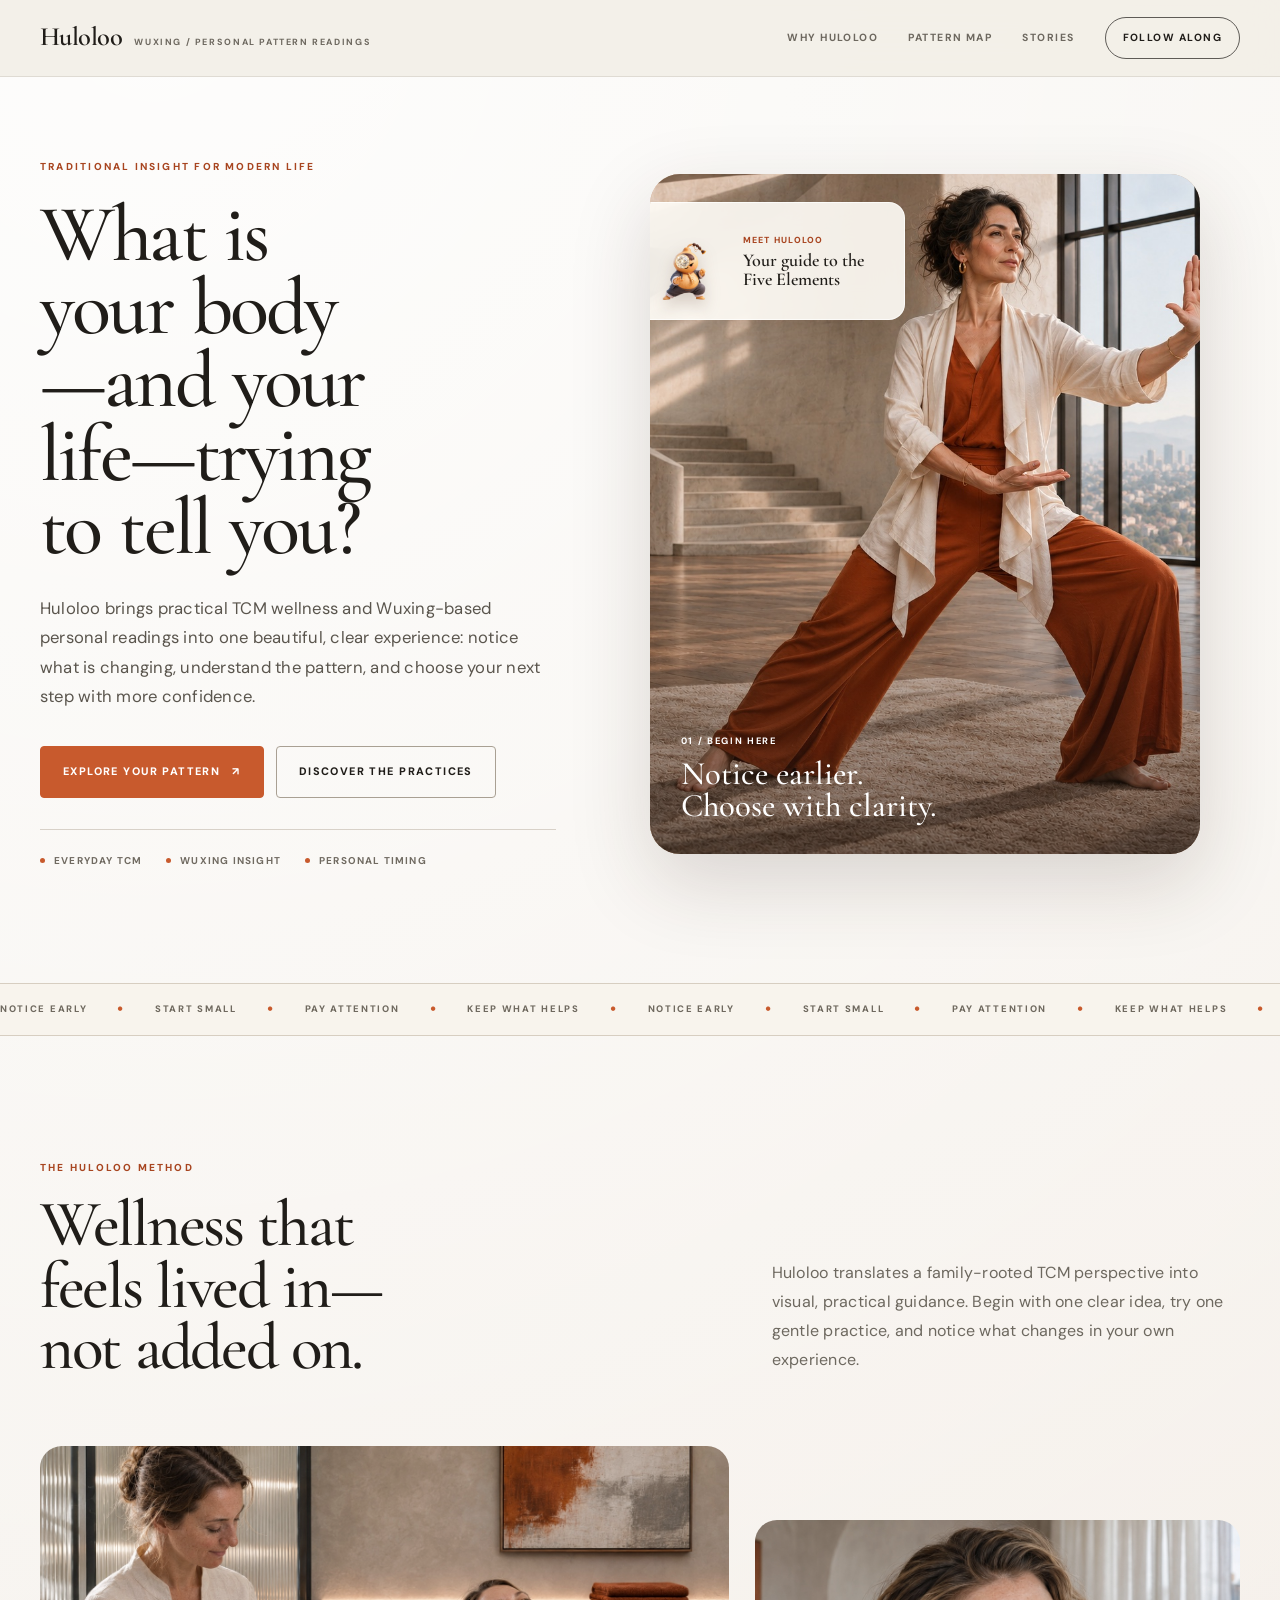
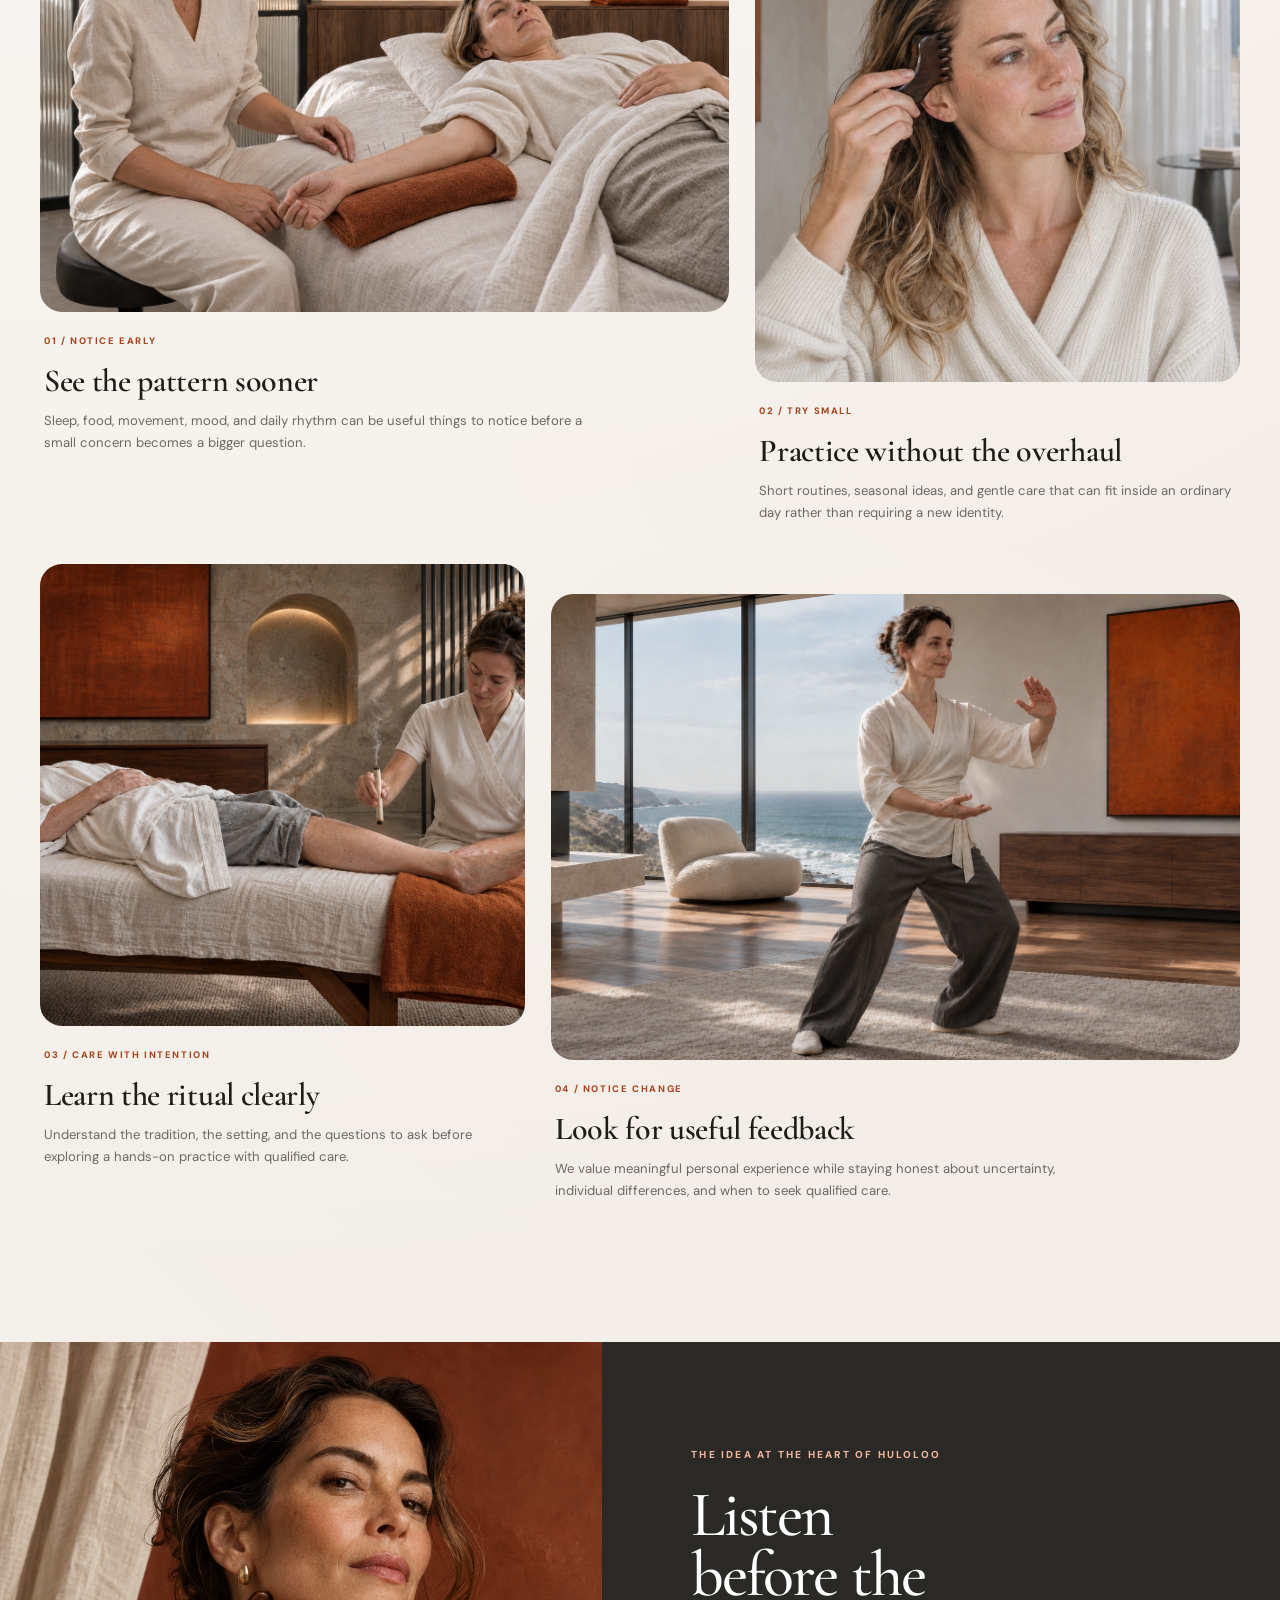
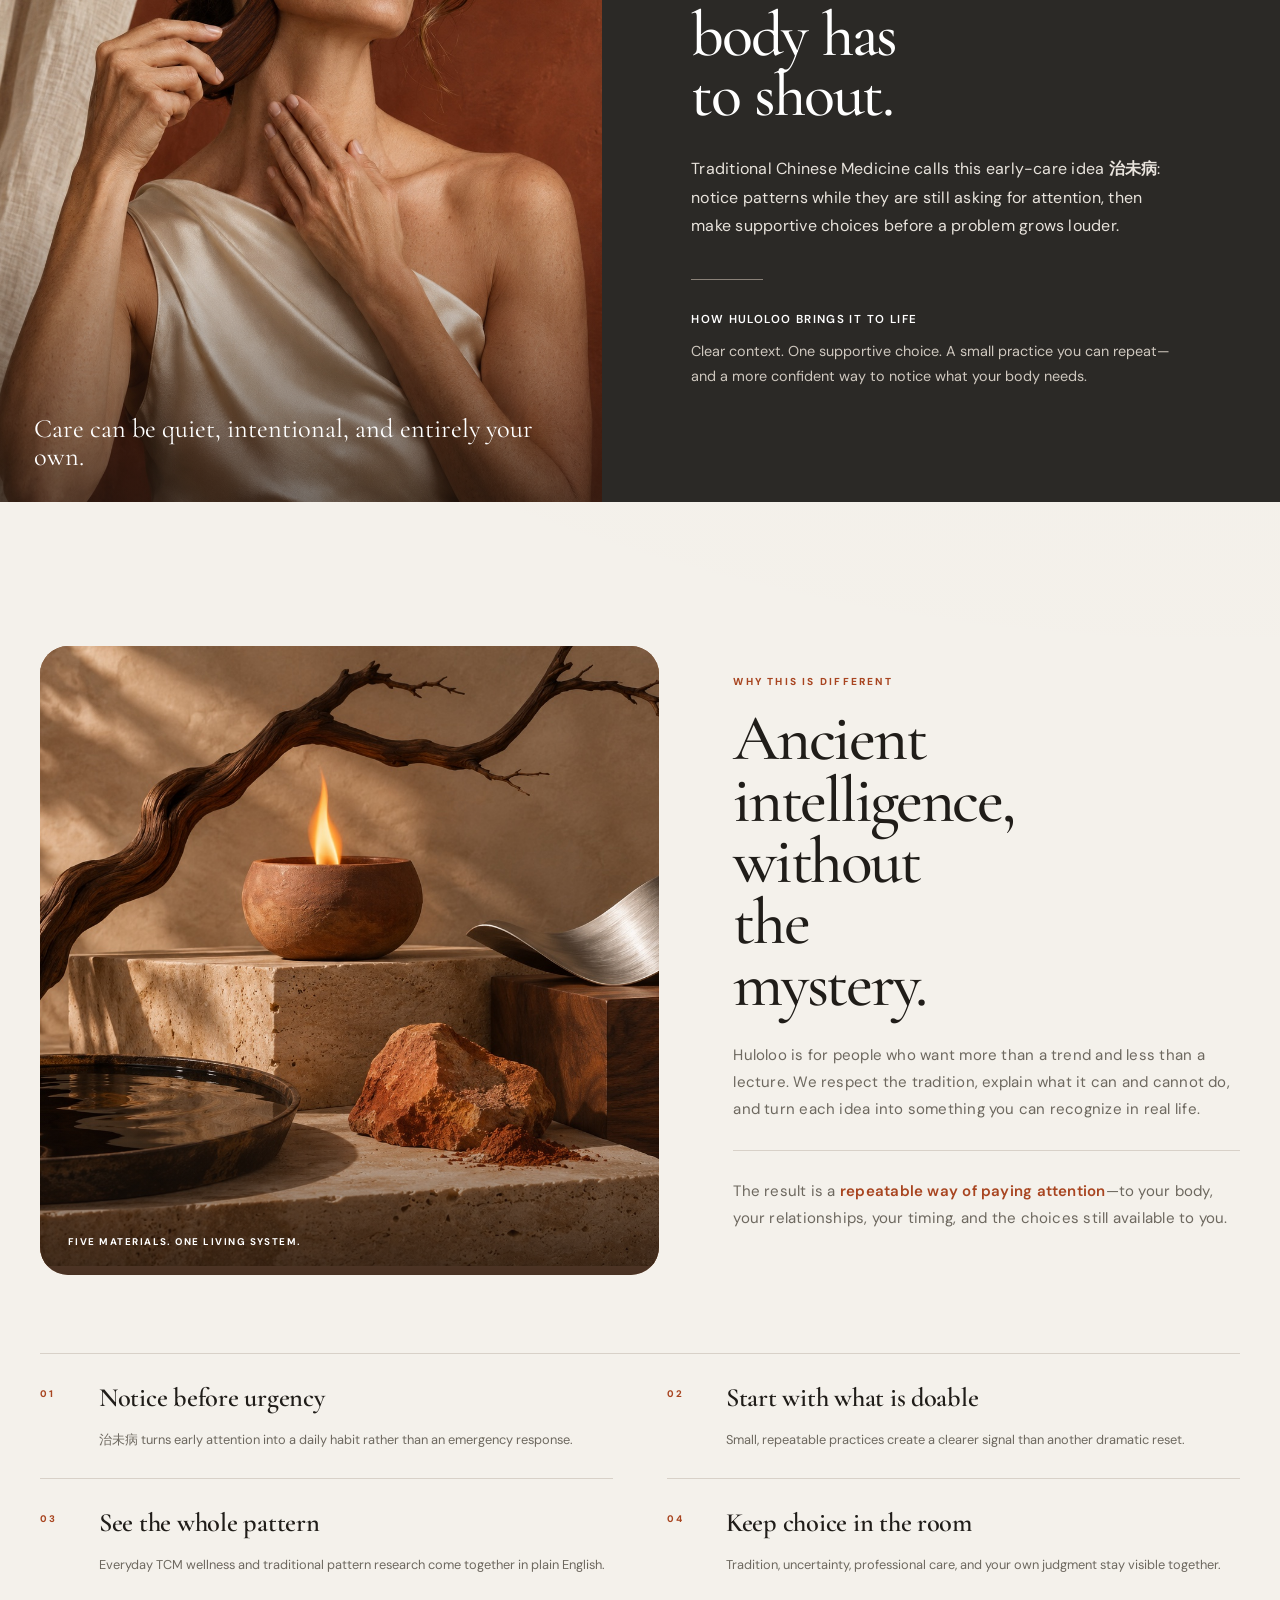
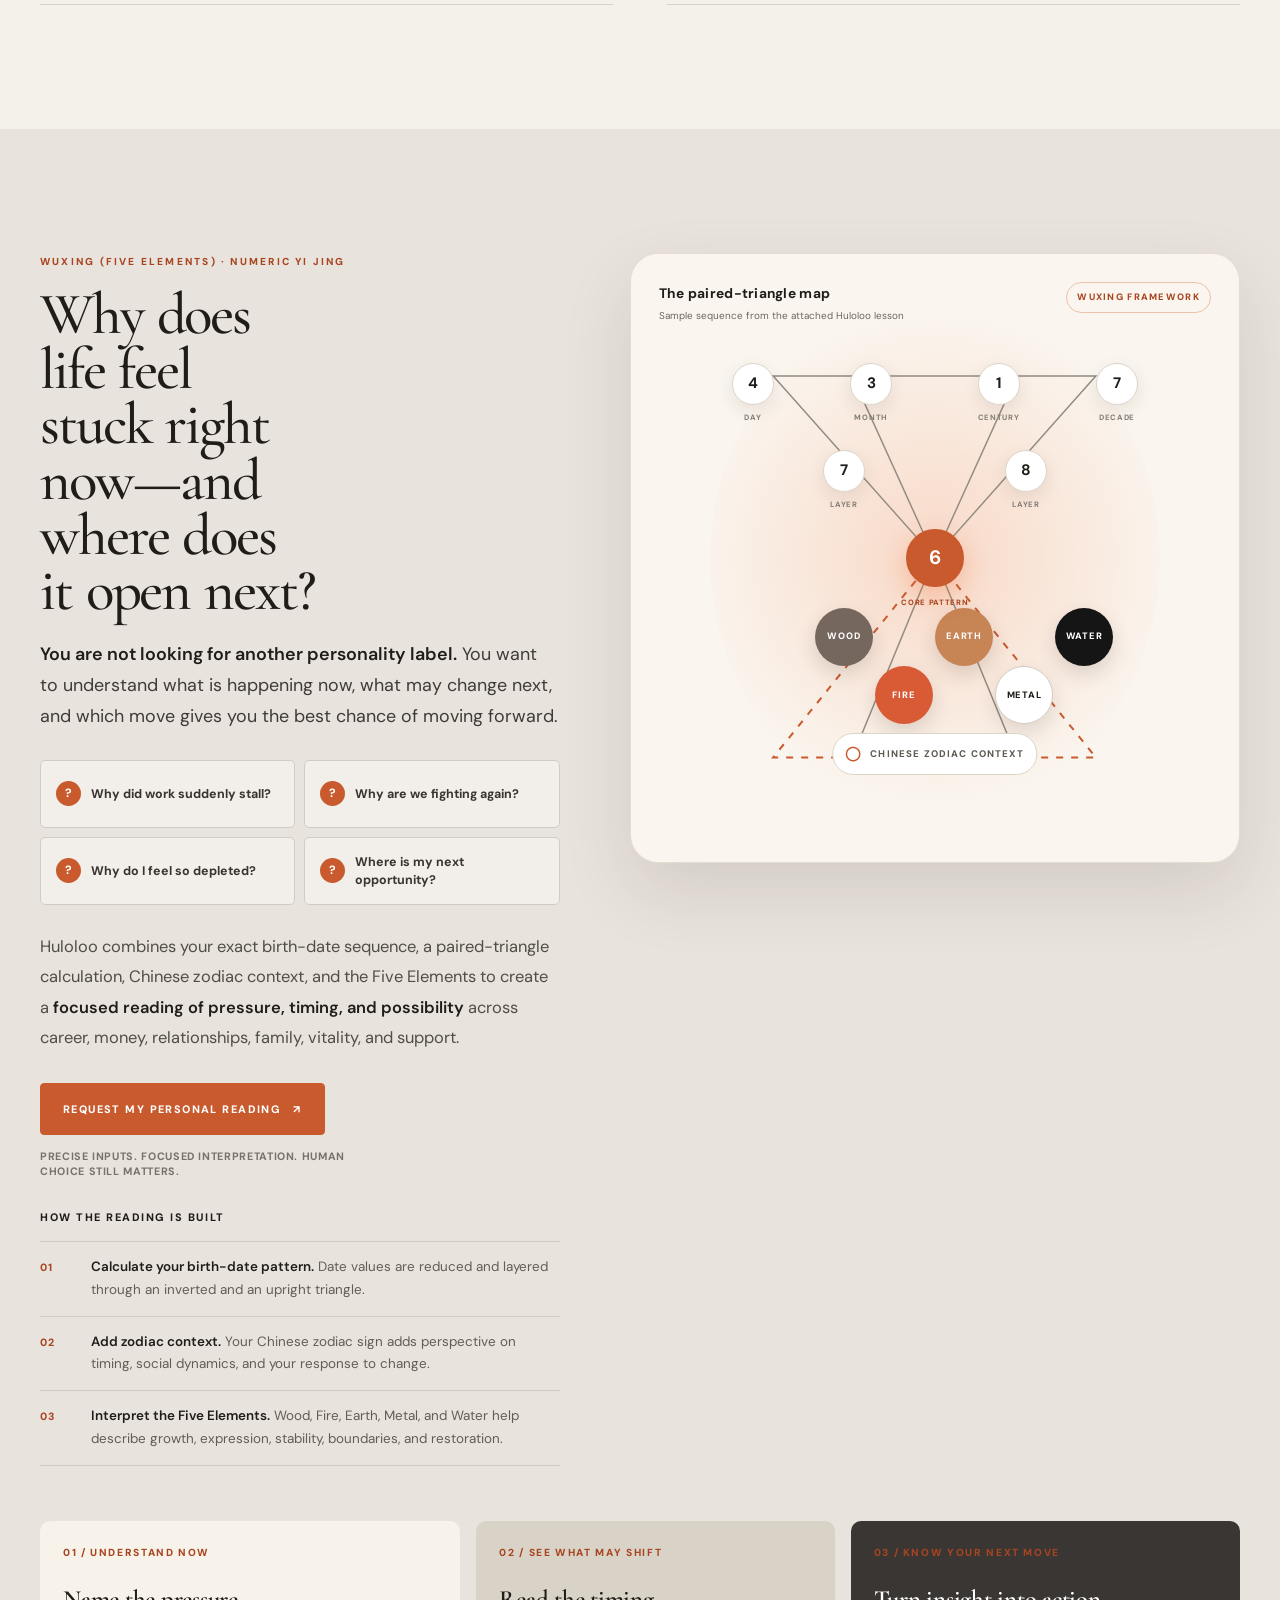
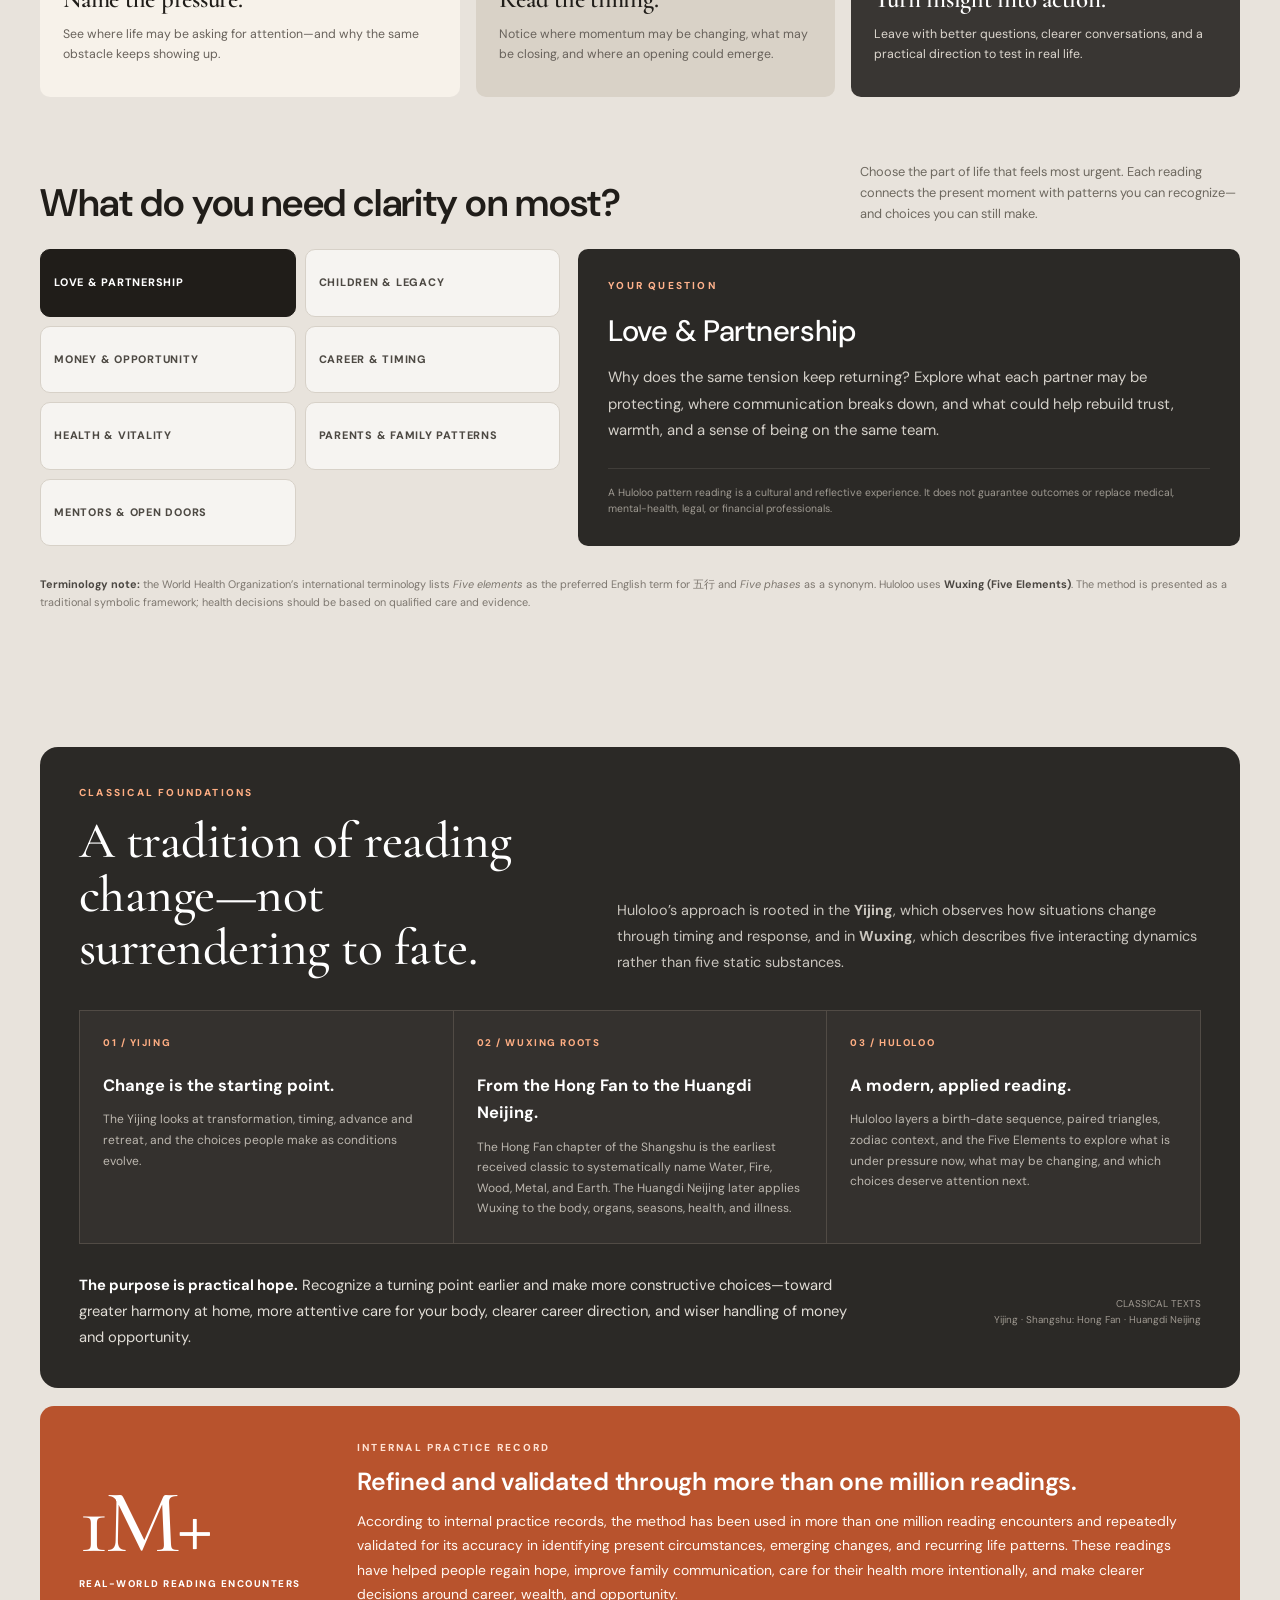
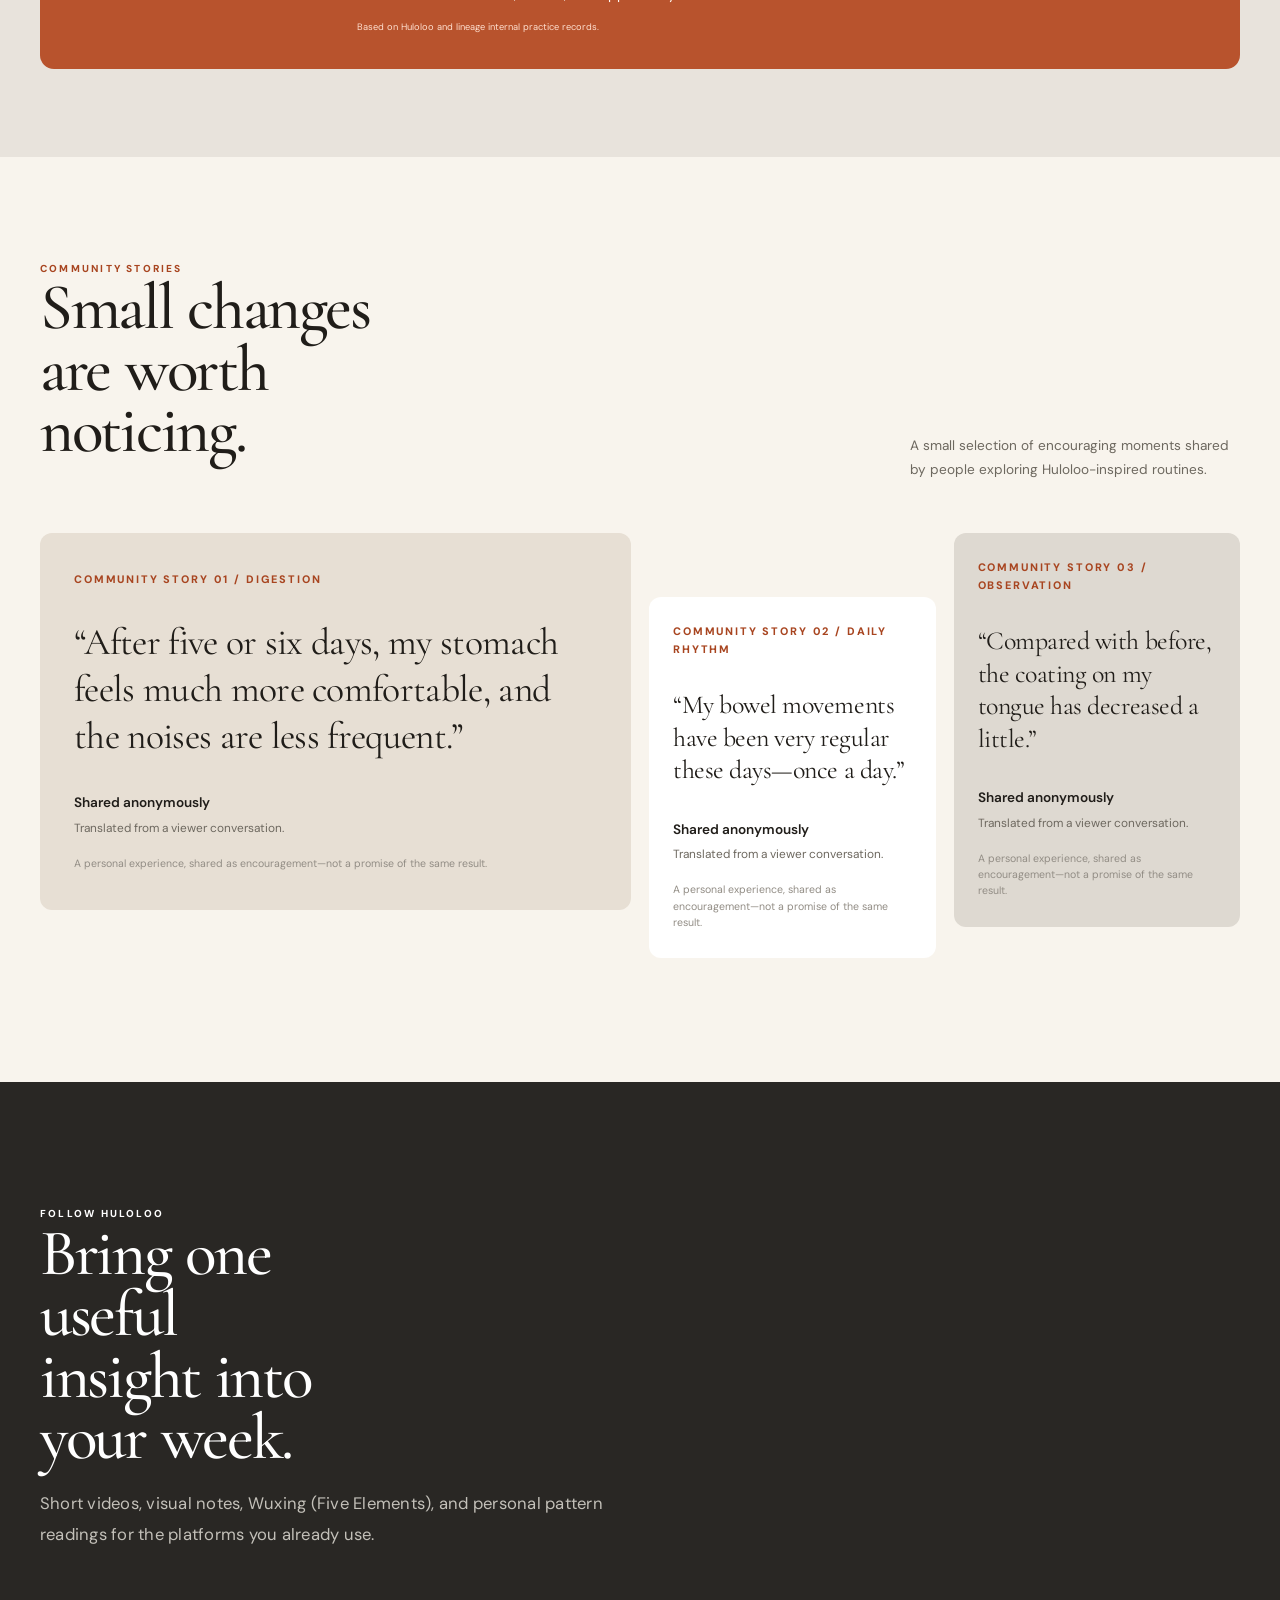
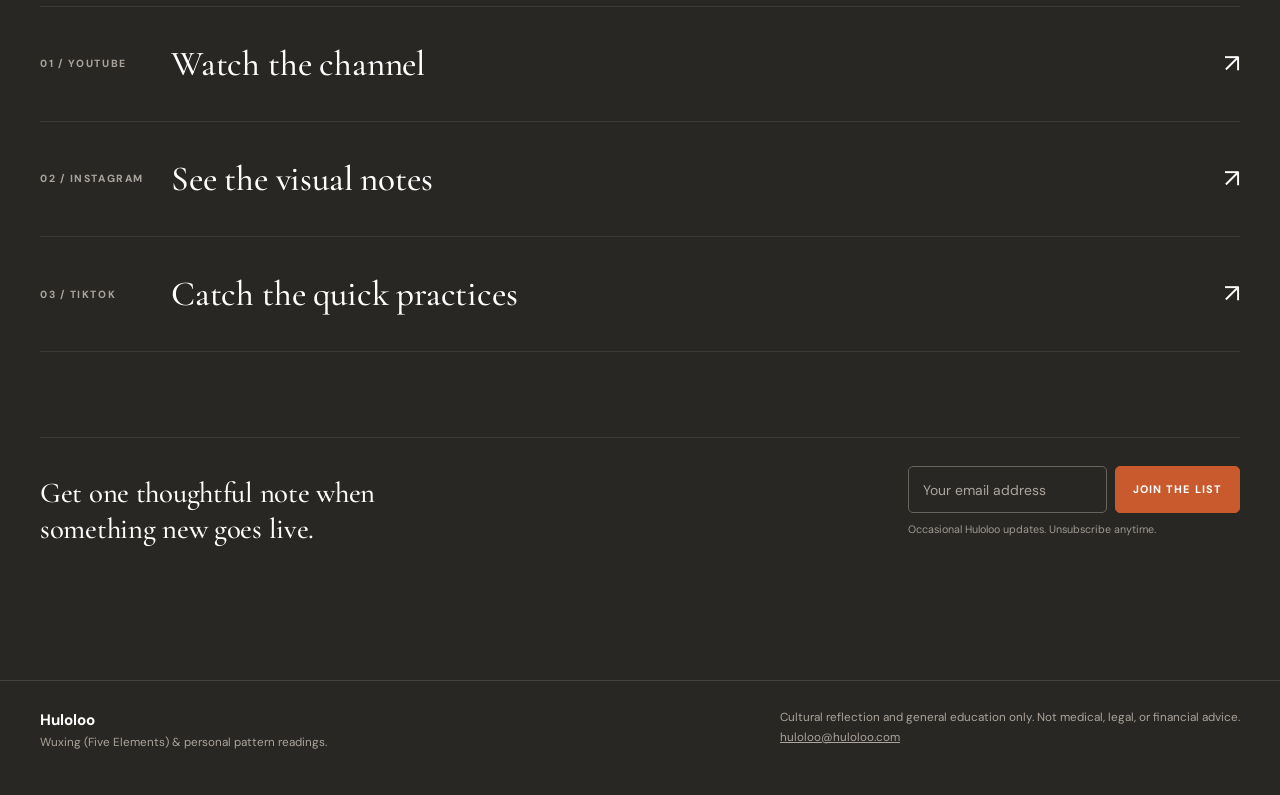
==== index.html @ dc56a38a "Remove final green accent from hero guide" ====
<!doctype html>
<html lang="en">
<head>
  <meta charset="utf-8">
  <meta name="viewport" content="width=device-width, initial-scale=1">
  <meta name="description" content="Huloloo combines Wuxing (Five Elements), Chinese zodiac context, and Numeric Yi Jing pattern readings to explore timing, relationships, career, money, vitality, and opportunity.">
  <meta name="robots" content="index,follow,max-image-preview:large">
  <link rel="canonical" href="https://en.huloloo.com/">
  <link rel="icon" type="image/png" href="assets/splash/pose-final.png">
  <link rel="preconnect" href="https://fonts.googleapis.com">
  <link rel="preconnect" href="https://fonts.gstatic.com" crossorigin>
  <link href="https://fonts.googleapis.com/css2?family=Cormorant+Garamond:ital,wght@0,500;0,600;1,500&amp;family=DM+Sans:wght@400;500;600;700&amp;display=swap" rel="stylesheet">
  <meta property="og:type" content="website">
  <meta property="og:site_name" content="Huloloo TCM">
  <meta property="og:url" content="https://en.huloloo.com/">
  <meta property="og:title" content="Huloloo | Wuxing &amp; Personal Pattern Readings">
  <meta property="og:description" content="Understand what is under pressure now, what may be shifting next, and where your best opportunities may be opening.">
  <meta property="og:image" content="https://en.huloloo.com/assets/splash/pose-final.png">
  <meta name="twitter:card" content="summary_large_image">
  <meta name="twitter:title" content="Huloloo | Wuxing &amp; Personal Pattern Readings">
  <meta name="twitter:description" content="Understand what is under pressure now, what may be shifting next, and where your best opportunities may be opening.">
  <meta name="twitter:image" content="https://en.huloloo.com/assets/splash/pose-final.png">
  <title>Huloloo | Wuxing &amp; Personal Pattern Readings</title>
  <style>
    :root{--orange:#f2692d;--orange-dark:#c65019;--orange-pale:#fff0e7;--paper:#f6f5f1;--ink:#1b1917;--muted:#6f6c66;--line:#ddd9d1;--white:#fff;--sans:"Helvetica Neue","Avenir Next",Arial,sans-serif}
    *{box-sizing:border-box}html{scroll-behavior:smooth}body{margin:0;background:var(--paper);color:var(--ink);font-family:var(--sans);font-size:16px;line-height:1.7;-webkit-font-smoothing:antialiased}a{color:inherit}.progress{position:fixed;z-index:100;top:0;left:0;width:0;height:3px;background:var(--orange);transition:width .08s linear}.wrap{width:min(1180px,calc(100% - 64px));margin:0 auto}
    header{position:sticky;top:0;z-index:50;background:rgba(246,245,241,.9);backdrop-filter:blur(18px);border-bottom:1px solid rgba(221,217,209,.82)}nav{height:82px;display:flex;align-items:center;justify-content:space-between}.brand{display:flex;align-items:baseline;gap:12px;text-decoration:none}.brand strong{font-size:1.28rem;font-weight:700;letter-spacing:.02em}.brand span{color:var(--muted);font-size:.6rem;font-weight:700;letter-spacing:.18em}.nav-links{display:flex;align-items:center;gap:26px}.nav-links a{text-decoration:none;color:var(--muted);font-size:.72rem;font-weight:700;letter-spacing:.1em;text-transform:uppercase}.nav-links a:hover{color:var(--orange-dark)}.nav-links .nav-button{padding:10px 15px;border:1px solid var(--ink);border-radius:999px;color:var(--ink)}
    h1,h2,h3,p{margin-top:0}h1{max-width:700px;margin:20px 0 26px;font-size:clamp(3.6rem,7.2vw,7.4rem);font-weight:600;line-height:1.01;letter-spacing:-.018em;word-spacing:.035em}h2{margin-bottom:20px;font-size:clamp(2.75rem,5.3vw,5.55rem);font-weight:600;line-height:1.04;letter-spacing:-.018em;word-spacing:.03em}h3{margin-bottom:9px;font-size:1.22rem;line-height:1.25;letter-spacing:.005em}.eyebrow{color:var(--orange-dark);font-size:.68rem;font-weight:800;letter-spacing:.2em;text-transform:uppercase}.lead{max-width:615px;color:#57534d;font-size:1.1rem;letter-spacing:.015em;line-height:1.85}.button{display:inline-flex;align-items:center;justify-content:center;gap:12px;min-height:48px;padding:13px 19px;border-radius:999px;border:1px solid var(--ink);background:var(--ink);color:#fff;font-size:.74rem;font-weight:800;letter-spacing:.09em;text-decoration:none;text-transform:uppercase;transition:transform .25s ease,background .25s ease}.button:hover{background:var(--orange);border-color:var(--orange);transform:translateY(-3px)}.button.secondary{background:transparent;color:var(--ink);border-color:var(--line)}.button.secondary:hover{background:#fff;border-color:var(--ink)}
    .hero{display:grid;grid-template-columns:minmax(0,.88fr) minmax(430px,1.12fr);gap:74px;align-items:center;padding:83px 0 104px;min-height:calc(100vh - 82px)}.hero-copy{padding-bottom:8px}.hero-actions{display:flex;flex-wrap:wrap;gap:12px;margin:35px 0 21px}.hero-note{color:var(--muted);font-size:.76rem;letter-spacing:.02em}.hero-visual{position:relative;min-height:560px;overflow:hidden;border-radius:24px;background:var(--white);box-shadow:0 24px 70px rgba(39,28,20,.1)}.hero-visual img{display:block;width:100%;height:100%;min-height:560px;object-fit:cover;object-position:62% center;transform:scale(1.02) translateY(var(--photo-y,0));transition:transform .2s ease-out}.hero-visual:after{content:"";position:absolute;inset:auto 0 0;height:36%;background:linear-gradient(transparent,rgba(24,17,12,.34));pointer-events:none}.hero-caption{position:absolute;z-index:2;left:24px;right:24px;bottom:23px;color:#fff}.hero-caption strong{display:block;margin-bottom:4px;font-size:1.45rem;font-weight:600;letter-spacing:-.02em}.mascot-hero{display:grid;place-items:center;background:var(--orange-pale);isolation:isolate}.mascot-hero:after{height:auto;inset:0;background:none}.hero-halo{position:absolute;z-index:0;width:390px;height:390px;border-radius:50%;background:radial-gradient(circle,rgba(242,105,45,.34),rgba(242,105,45,.06) 66%,transparent 72%);animation:mascotHalo 6s ease-in-out infinite}.hero-halo:after{content:"";position:absolute;inset:-28px;border:1px solid rgba(242,105,45,.35);border-radius:50%;animation:mascotSpin 18s linear infinite}.hero-mascot{position:relative;z-index:1;width:min(62%,380px);height:82%;min-height:0!important;object-fit:contain!important;filter:drop-shadow(0 25px 19px rgba(72,38,19,.17));animation:mascotFloat 5s ease-in-out infinite}.hero-mascot-label{position:absolute;z-index:3;left:24px;top:24px;color:var(--orange-dark);font-size:.65rem;font-weight:800;letter-spacing:.16em;text-transform:uppercase}
    .marquee{overflow:hidden;border-top:1px solid var(--line);border-bottom:1px solid var(--line);background:#fff}.marquee-track{display:inline-flex;gap:30px;align-items:center;padding:14px 0;color:var(--muted);font-size:.66rem;font-weight:800;letter-spacing:.18em;text-transform:uppercase;white-space:nowrap;animation:marquee 28s linear infinite}.marquee-track b{color:var(--orange);font-size:1rem}
    section{padding:138px 0}.section-intro{max-width:730px;margin-bottom:56px}.section-intro p{max-width:600px;color:var(--muted);font-size:1.04rem;letter-spacing:.015em;line-height:1.85}.pillars{display:grid;grid-template-columns:repeat(2,1fr);gap:18px}.pillar{position:relative;overflow:hidden;min-height:405px;border-radius:19px;background:#fff;border:1px solid var(--line);transition:transform .35s ease,box-shadow .35s ease}.pillar:hover{transform:translateY(-7px);box-shadow:0 18px 45px rgba(39,28,20,.12)}.pillar figure{height:250px;margin:0;overflow:hidden}.pillar img{width:100%;height:100%;object-fit:cover;object-position:center 28%;transition:transform .6s cubic-bezier(.22,.61,.36,1)}.pillar:hover img{transform:scale(1.06)}.pillar-body{padding:22px 22px 25px}.pillar-index{display:block;margin-bottom:13px;color:var(--orange-dark);font-size:.65rem;font-weight:800;letter-spacing:.17em}.pillar p{margin:0;color:var(--muted);font-size:.86rem;line-height:1.75}
    .mascot-ritual{display:grid;grid-template-columns:.6fr 1.4fr;gap:55px;align-items:center;margin-top:65px;padding:30px 35px;border:1px solid var(--line);border-radius:23px;background:var(--orange-pale)}.mascot-orbit{position:relative;min-height:225px;display:grid;place-items:center;overflow:hidden;border-radius:17px;background:#fff}.mascot-orbit:before{content:"";position:absolute;width:190px;height:190px;border-radius:50%;background:radial-gradient(circle,rgba(242,105,45,.35),rgba(242,105,45,.05) 65%,transparent 72%);animation:mascotHalo 6s ease-in-out infinite}.mascot-orbit:after{content:"";position:absolute;width:220px;height:220px;border:1px solid rgba(242,105,45,.45);border-radius:50%;animation:mascotSpin 16s linear infinite}.mascot-orbit img{position:relative;z-index:2;width:180px;height:210px;object-fit:contain;filter:drop-shadow(0 18px 15px rgba(72,38,19,.18));animation:mascotFloat 5s ease-in-out infinite}.mascot-copy .eyebrow{margin-bottom:12px}.mascot-copy p{max-width:600px;color:#5a554e;font-size:1rem;line-height:1.8}.mascot-copy strong{color:var(--ink);font-weight:600}
    .prevention{background:var(--orange);color:#fff}.prevention .eyebrow{color:#ffe4d5}.prevention-grid{display:grid;grid-template-columns:1.05fr .95fr;gap:90px;align-items:start}.prevention .lead{color:#fff3eb}.prevention-callout{padding:22px 0 0 26px;border-left:1px solid rgba(255,255,255,.62);color:#fff4ed;font-size:1rem;line-height:1.9}.prevention-callout strong{display:block;margin-bottom:10px;color:#fff;font-size:1.1rem;font-weight:600}.prevention-callout small{display:block;margin-top:21px;color:#ffe2d3;font-size:.7rem;line-height:1.6}
    .difference{display:grid;grid-template-columns:.88fr 1.12fr;gap:94px;align-items:start}.difference .section-intro{margin-bottom:0}.difference-lead{padding-top:5px;color:#4f4b45;font-size:1.2rem;line-height:1.9;letter-spacing:.015em}.difference-lead strong{color:var(--orange-dark);font-weight:600}.advantage-list{margin-top:57px;border-top:1px solid var(--line)}.advantage{display:grid;grid-template-columns:70px 1fr 1fr;gap:24px;padding:27px 0;border-bottom:1px solid var(--line);transition:padding .35s ease}.advantage:hover{padding-left:13px}.advantage-num{color:var(--orange-dark);font-size:.69rem;font-weight:800;letter-spacing:.17em}.advantage h3{margin:0}.advantage p{margin:0;color:var(--muted);font-size:.86rem;line-height:1.78}
    .pattern-section{overflow:clip;background:#eeeae3}.pattern-grid{display:grid;grid-template-columns:.92fr 1.08fr;gap:70px;align-items:center}.pattern-copy{max-width:570px;color:#514d47;font-size:1.03rem;line-height:1.85}.pattern-copy h2{color:var(--ink)}.pattern-copy strong{color:var(--ink);font-weight:600}.pattern-method{display:grid;gap:0;margin:34px 0 0;border-top:1px solid #d1ccc3}.pattern-step{display:grid;grid-template-columns:38px 1fr;gap:13px;padding:17px 0;border-bottom:1px solid #d1ccc3}.pattern-step span{padding-top:2px;color:var(--orange-dark);font-size:.66rem;font-weight:800;letter-spacing:.14em}.pattern-step p{margin:0;color:#625d56;font-size:.84rem;line-height:1.7}.pattern-stage{position:relative;min-height:610px;padding:28px;border:1px solid rgba(198,80,25,.18);border-radius:28px;background:#fff8f2;box-shadow:0 24px 60px rgba(39,28,20,.1);isolation:isolate}.pattern-stage:before{content:"";position:absolute;inset:8% 13%;z-index:-1;border-radius:50%;background:radial-gradient(circle,rgba(242,105,45,.2),rgba(242,105,45,.04) 58%,transparent 72%);animation:mascotHalo 7s ease-in-out infinite}.pattern-stage-head{display:flex;align-items:flex-start;justify-content:space-between;gap:18px}.pattern-stage-head strong{display:block;font-size:.86rem;letter-spacing:.02em}.pattern-stage-head small{display:block;margin-top:4px;color:var(--muted);font-size:.62rem;line-height:1.45}.pattern-badge{padding:7px 10px;border:1px solid rgba(198,80,25,.3);border-radius:999px;color:var(--orange-dark);font-size:.58rem;font-weight:800;letter-spacing:.14em;text-transform:uppercase;white-space:nowrap}.pattern-map{position:relative;width:min(100%,455px);height:480px;margin:21px auto 0}.pattern-lines{position:absolute;inset:0;width:100%;height:100%;overflow:visible}.pattern-lines path{fill:none;stroke:#938c82;stroke-width:1.5;vector-effect:non-scaling-stroke}.pattern-lines .accent-line{stroke:var(--orange);stroke-width:2;stroke-dasharray:7 8;animation:patternDash 16s linear infinite}.pattern-node{position:absolute;z-index:2;display:grid;place-items:center;width:42px;height:42px;margin:-21px;border:1px solid #ddd4c8;border-radius:50%;background:#fff;color:var(--ink);font-size:.95rem;font-weight:700;box-shadow:0 6px 18px rgba(39,28,20,.09);transition:transform .25s ease,border-color .25s ease}.pattern-node:hover{transform:scale(1.12);border-color:var(--orange)}.pattern-node small{position:absolute;top:47px;color:#847e75;font-size:.48rem;font-weight:800;letter-spacing:.09em;text-transform:uppercase;white-space:nowrap}.pattern-node.n1{left:10%;top:9%}.pattern-node.n2{left:36%;top:9%}.pattern-node.n3{left:64%;top:9%}.pattern-node.n4{left:90%;top:9%}.pattern-node.n5{left:30%;top:29%}.pattern-node.n6{left:70%;top:29%}.pattern-node.core{left:50%;top:49%;width:58px;height:58px;margin:-29px;border:2px solid var(--orange);background:var(--orange);color:#fff;font-size:1.22rem;box-shadow:0 10px 26px rgba(242,105,45,.3)}.pattern-node.core small{top:65px;color:var(--orange-dark)}.phase-orbit{position:absolute;left:50%;top:74%;width:240px;height:120px;transform:translate(-50%,-50%)}.phase{position:absolute;display:grid;place-items:center;width:58px;height:58px;border-radius:50%;color:#fff;font-size:.58rem;font-weight:800;letter-spacing:.08em;text-transform:uppercase;box-shadow:0 8px 20px rgba(39,28,20,.14);animation:phaseFloat 5.5s ease-in-out infinite}.phase.wood{left:0;top:0;background:#75675d}.phase.fire{left:25%;top:49%;background:#d95b35;animation-delay:-1.1s}.phase.earth{left:50%;top:0;background:#c78455;animation-delay:-2.2s}.phase.metal{left:75%;top:49%;background:#f7f4ee;color:#383532;border:1px solid #b8b1a8;animation-delay:-3.3s}.phase.water{left:100%;top:0;background:#292724;animation-delay:-4.4s}.zodiac-context{position:absolute;left:50%;bottom:1.5%;transform:translateX(-50%);display:flex;align-items:center;gap:8px;padding:8px 12px;border-radius:999px;background:#fff;border:1px solid #ddd4c8;color:#5f5a53;font-size:.6rem;font-weight:800;letter-spacing:.12em;text-transform:uppercase;white-space:nowrap}.zodiac-context:before{content:"◯";color:var(--orange);font-size:.88rem}.pattern-lenses{margin-top:64px}.lens-intro{display:flex;justify-content:space-between;gap:36px;align-items:end;margin-bottom:25px}.lens-intro h3{max-width:640px;margin:0;font-size:clamp(1.7rem,3vw,2.8rem);font-weight:600;line-height:1.08}.lens-intro p{max-width:380px;margin:0;color:var(--muted);font-size:.8rem;line-height:1.65}.lens-layout{display:grid;grid-template-columns:.88fr 1.12fr;gap:18px}.lens-buttons{display:grid;grid-template-columns:1fr 1fr;gap:9px}.lens-button{min-height:52px;padding:11px 13px;border:1px solid #d7d1c8;border-radius:10px;background:rgba(255,255,255,.62);color:#4d4943;font:inherit;font-size:.68rem;font-weight:800;letter-spacing:.07em;text-align:left;text-transform:uppercase;cursor:pointer;transition:background .25s ease,border-color .25s ease,transform .25s ease}.lens-button:hover,.lens-button:focus-visible{border-color:var(--orange);transform:translateY(-2px);outline:none}.lens-button[aria-selected="true"]{border-color:var(--ink);background:var(--ink);color:#fff}.lens-detail{min-height:235px;padding:29px 30px;border-radius:17px;background:var(--ink);color:#fff}.lens-detail .eyebrow{margin-bottom:18px;color:#ffb28c}.lens-detail h3{margin-bottom:14px;font-size:1.85rem;font-weight:500}.lens-detail p{max-width:610px;margin:0;color:#d5d1ca;font-size:.93rem;line-height:1.8}.lens-boundary{display:block;margin-top:24px;padding-top:16px;border-top:1px solid #403d39;color:#9f9a92;font-size:.65rem;line-height:1.55}.pattern-source-note{margin-top:30px;color:#7d776f;font-size:.68rem;line-height:1.65}.pattern-source-note strong{color:#4b4742}.pattern-source-note a{color:var(--orange-dark)}
    .pattern-grid{align-items:start}.pattern-copy h2{margin-top:15px;font-size:clamp(2.75rem,5vw,5rem)}.pattern-hook{margin-bottom:22px;color:#3f3b36;font-size:1.12rem;line-height:1.75}.pattern-questions{display:grid;grid-template-columns:1fr 1fr;gap:9px;margin:27px 0}.pattern-question{display:flex;align-items:center;min-height:68px;padding:13px 15px;border:1px solid #d1ccc3;border-radius:12px;background:rgba(255,255,255,.54);color:#38342f;font-size:.78rem;font-weight:700;line-height:1.45}.pattern-question:before{content:"?";flex:0 0 auto;display:grid;place-items:center;width:25px;height:25px;margin-right:10px;border-radius:50%;background:var(--orange);color:#fff;font-size:.75rem}.pattern-actions{display:flex;flex-wrap:wrap;align-items:center;gap:14px;margin:29px 0 5px}.pattern-proof{max-width:48ch;color:#777168;font-size:.67rem;font-weight:700;line-height:1.45;letter-spacing:.06em;text-transform:uppercase}.pattern-stage{position:sticky;top:92px;height:min(610px,calc(100vh - 226px));min-height:410px;align-self:start}.pattern-stage .pattern-map{height:clamp(300px,calc(100% - 115px),480px)}.pattern-method-title{margin:27px 0 0;color:var(--ink);font-size:.68rem;font-weight:800;letter-spacing:.14em;text-transform:uppercase}.pattern-method{margin-top:14px}.pattern-step{padding:14px 0}.classical-foundation{margin:62px 0 0;padding:38px 39px;border-radius:24px;background:var(--ink);color:#fff}.foundation-head{display:grid;grid-template-columns:.9fr 1.1fr;gap:60px;align-items:end}.foundation-head .eyebrow{margin-bottom:13px;color:#ffae83}.foundation-head h3{margin:0;font-size:clamp(2rem,4vw,3.8rem);font-weight:500;line-height:1.05}.foundation-head>p{margin:0;color:#c9c5be;font-size:.9rem;line-height:1.8}.foundation-grid{display:grid;grid-template-columns:repeat(3,1fr);gap:1px;margin-top:34px;background:#45413d;border:1px solid #45413d}.foundation-card{min-height:210px;padding:24px 23px;background:#24211e}.foundation-card span{display:block;margin-bottom:21px;color:#ffae83;font-size:.61rem;font-weight:800;letter-spacing:.16em}.foundation-card h4{margin:0 0 10px;font-size:1.03rem}.foundation-card p{margin:0;color:#bdb8b0;font-size:.75rem;line-height:1.72}.foundation-card a{color:#fff;text-underline-offset:3px}.foundation-outcome{display:grid;grid-template-columns:1fr auto;gap:34px;align-items:center;padding-top:29px}.foundation-outcome p{max-width:770px;margin:0;color:#e1ddd6;font-size:.92rem;line-height:1.75}.foundation-outcome strong{color:#fff}.foundation-sources{color:#9f9991;font-size:.62rem;line-height:1.6;text-align:right}.foundation-sources a{color:#ffae83;text-underline-offset:3px}.reading-promise{display:grid;grid-template-columns:repeat(3,1fr);gap:12px;margin:55px 0 64px}.promise-card{min-height:176px;padding:24px 23px;border:1px solid #d7d1c8;border-radius:17px;background:rgba(255,255,255,.6)}.promise-card span{display:block;margin-bottom:22px;color:var(--orange-dark);font-size:.64rem;font-weight:800;letter-spacing:.16em}.promise-card h3{font-size:1.18rem}.promise-card p{margin:0;color:#68625b;font-size:.77rem;line-height:1.65}
    .phase.metal{border:1px solid #d3cec6;background:#fff;color:var(--ink);box-shadow:0 8px 20px rgba(39,28,20,.12)}.phase.water{background:#151515;color:#fff}.foundation-section{padding:0 0 18px;background:#eeeae3}.foundation-section .classical-foundation{margin:0}.practice-proof-section{padding:0 0 138px;background:#eeeae3}.practice-proof{display:grid;grid-template-columns:230px 1fr;gap:48px;align-items:center;padding:34px 39px;border-radius:22px;background:var(--orange);color:#fff}.proof-stat strong{display:block;font-size:clamp(4rem,7vw,6.6rem);font-weight:600;line-height:.9;letter-spacing:-.04em}.proof-stat span{display:block;margin-top:12px;font-size:.61rem;font-weight:800;letter-spacing:.15em;text-transform:uppercase}.proof-copy .eyebrow{margin-bottom:9px;color:#ffe2d3}.proof-copy h3{margin-bottom:12px;font-size:1.55rem;font-weight:600}.proof-copy p{margin:0;color:#fff8f3;font-size:.87rem;line-height:1.75}.proof-copy small{display:block;margin-top:14px;color:#ffe0d0;font-size:.58rem;line-height:1.55}
    .case-section{background:#fff}.case-head{display:flex;justify-content:space-between;gap:30px;align-items:end;margin-bottom:52px}.case-head p{max-width:330px;margin:0;color:var(--muted);font-size:.85rem;line-height:1.75}.case-grid{display:grid;grid-template-columns:repeat(3,1fr);gap:18px}.case-card{padding:26px 24px 27px;border:1px solid var(--line);border-radius:17px;background:var(--paper);transition:transform .3s ease,box-shadow .3s ease}.case-card:hover{transform:translateY(-5px);box-shadow:0 14px 34px rgba(39,28,20,.1)}.case-num{color:var(--orange-dark);font-size:.68rem;font-weight:800;letter-spacing:.17em}.case-quote{margin:30px 0 32px;font-family:Georgia,serif;font-size:1.52rem;line-height:1.25;letter-spacing:-.018em}.case-source{color:var(--muted);font-size:.74rem;line-height:1.6}.case-source strong{display:block;margin-bottom:5px;color:var(--ink);font-size:.85rem;font-weight:600}.case-note{margin-top:18px;color:#928d85;font-size:.66rem;line-height:1.55}
    .story-strip{display:grid;grid-template-columns:1.1fr .9fr;gap:70px;align-items:center}.story-photo{position:relative;overflow:hidden;height:420px;border-radius:21px}.story-photo img{width:100%;height:100%;object-fit:cover;object-position:center}.story-photo:after{content:"";position:absolute;inset:0;background:linear-gradient(135deg,transparent 50%,rgba(242,105,45,.22))}.story-copy{max-width:570px}.story-copy p{color:#55514a;font-size:1.08rem;line-height:1.85}.story-copy strong{font-weight:600;color:var(--ink)}
    .social{background:var(--ink);color:#fff}.social .eyebrow{color:var(--orange-bright)}.social .section-intro p{color:#c3c0b9}.channels{border-top:1px solid #3c3935}.channel{display:grid;grid-template-columns:105px 1fr auto;gap:26px;align-items:center;padding:28px 0;border-bottom:1px solid #3c3935;text-decoration:none;transition:padding .35s ease,color .35s ease}.channel:hover{padding-left:13px;color:var(--orange-bright)}.channel small{color:#a7a29b;font-size:.65rem;font-weight:800;letter-spacing:.15em;text-transform:uppercase}.channel strong{font-size:2rem;font-weight:500;letter-spacing:-.005em}.channel span{font-size:1.6rem}.email{display:flex;align-items:center;justify-content:space-between;gap:35px;margin-top:85px;padding-top:28px;border-top:1px solid #3c3935}.email h3{margin:0;max-width:400px;font-size:1.5rem;font-weight:500}.email form{display:flex;gap:8px;min-width:min(480px,100%)}input{width:100%;height:47px;padding:0 14px;border:1px solid #68635c;border-radius:5px;background:transparent;color:#fff;font:inherit;font-size:.87rem}input::placeholder{color:#aaa59d}input:focus{outline:2px solid rgba(255,157,107,.35);border-color:var(--orange-bright)}.submit{height:47px;padding:0 17px;border:1px solid var(--orange);border-radius:5px;background:var(--orange);color:#fff;font:inherit;font-size:.68rem;font-weight:800;letter-spacing:.1em;text-transform:uppercase;white-space:nowrap;cursor:pointer}.submit:hover{background:var(--orange-dark);border-color:var(--orange-dark)}.consent{margin:8px 0 0;color:#9d9991;font-size:.67rem;line-height:1.5}.status{display:block;min-height:19px;color:var(--orange-bright)}
    footer{padding:27px 0 42px;border-top:1px solid var(--line);color:var(--muted);font-size:.73rem}.footer-row{display:flex;justify-content:space-between;gap:25px}.footer-row strong{color:var(--ink);font-size:.95rem}
    .reveal{opacity:0;transform:translateY(25px);transition:opacity .85s ease,transform .85s cubic-bezier(.22,.61,.36,1)}.reveal.visible{opacity:1;transform:none}@keyframes marquee{from{transform:translateX(0)}to{transform:translateX(-50%)}}@keyframes mascotHalo{0%,100%{opacity:.55;transform:scale(.9)}50%{opacity:1;transform:scale(1.08)}}@keyframes mascotSpin{to{transform:rotate(360deg)}}@keyframes mascotFloat{0%,100%{transform:translateY(0)}50%{transform:translateY(-9px)}}@keyframes patternDash{to{stroke-dashoffset:-120}}@keyframes phaseFloat{0%,100%{transform:translate(-50%,0)}50%{transform:translate(-50%,-7px)}}
    @media(max-width:940px){.wrap{width:calc(100% - 46px)}.hero{grid-template-columns:1fr;gap:48px;padding:70px 0 90px}.hero-visual{min-height:470px}.hero-visual img{min-height:470px}.hero-mascot{min-height:0!important}.pillars,.difference,.prevention-grid,.pattern-grid,.story-strip,.mascot-ritual,.lens-layout{grid-template-columns:1fr;gap:45px}.difference .section-intro{margin-bottom:0}.pattern-copy{max-width:720px}.pattern-stage{position:relative;top:auto;height:auto;min-height:610px;max-width:650px;width:100%;margin:0 auto}.pattern-stage .pattern-map{height:480px}.foundation-head{grid-template-columns:1fr;gap:18px}.foundation-grid{grid-template-columns:1fr}.foundation-card{min-height:0}.foundation-outcome{grid-template-columns:1fr}.foundation-sources{text-align:left}.lens-intro{display:block}.lens-intro p{margin-top:17px}.case-head{display:block}.case-head p{margin-top:20px}.case-grid{grid-template-columns:1fr}.email{display:block}.email form{margin-top:24px}.signal-inner{grid-template-columns:1fr}.channel{grid-template-columns:85px 1fr auto}}
    @media(min-width:941px) and (max-height:780px){.pattern-stage .pattern-node.core small{top:52px}.pattern-stage .phase-orbit{top:85%}.pattern-stage .phase.fire,.pattern-stage .phase.metal{top:22%}}
    @media(max-width:620px){.wrap{width:calc(100% - 32px)}nav{height:72px}.brand span{display:none}.nav-links a:not(.nav-button){display:none}.hero{padding-top:53px}.hero h1{font-size:clamp(3.25rem,16.5vw,5.35rem);letter-spacing:-.012em}.lead{font-size:1rem}.hero-visual{min-height:390px;border-radius:17px}.hero-visual img{min-height:390px}.mascot-hero{min-height:390px}.hero-mascot{width:70%;height:82%}.hero-halo{width:275px;height:275px}.hero-mascot-label{left:15px;top:15px;font-size:.57rem}.hero-caption{left:16px;right:16px;bottom:17px}.hero-caption strong{font-size:1.18rem}.marquee-track{font-size:.58rem;letter-spacing:.13em}.pillar figure{height:210px}section{padding:96px 0}.section-intro{margin-bottom:41px}.section-intro p{font-size:.97rem}.difference-lead{font-size:1.08rem}.advantage{grid-template-columns:46px 1fr;gap:15px}.advantage p{grid-column:2;font-size:.82rem}.advantage h3{font-size:1.08rem}.prevention-callout{padding:20px 0 0;border-left:0;border-top:1px solid rgba(255,255,255,.6)}.pattern-stage{min-height:520px;padding:19px 13px;border-radius:19px}.pattern-map{height:420px}.pattern-stage-head{padding:0 4px}.pattern-node{width:36px;height:36px;margin:-18px}.pattern-node small{top:41px;font-size:.43rem}.pattern-node.core{width:50px;height:50px;margin:-25px}.pattern-node.core small{top:57px}.phase-orbit{width:195px;height:105px}.phase{width:48px;height:48px;font-size:.48rem}.lens-buttons{grid-template-columns:1fr}.lens-detail{min-height:0;padding:24px 21px}.lens-detail h3{font-size:1.55rem}.case-card{padding:22px 19px}.case-quote{margin:25px 0;font-size:1.45rem}.story-photo{height:330px}.channel{grid-template-columns:66px 1fr auto;gap:13px;padding:23px 0}.channel strong{font-size:1.4rem}.channel span{font-size:1.3rem}.email h3{font-size:1.3rem}.email form{display:block;min-width:0}.submit{width:100%;margin-top:8px}.footer-row{display:block}.footer-row>div+div{margin-top:13px}}
    @media(prefers-reduced-motion:reduce){html{scroll-behavior:auto}.marquee-track,.mascot-orbit:before,.mascot-orbit:after,.mascot-orbit img,.pattern-stage:before,.pattern-lines .accent-line,.phase{animation:none}.reveal{opacity:1;transform:none;transition:none}.pillar img,.pillar,.channel,.pattern-node,.lens-button{transition:none}}
    /* Final mascot treatment: smaller character, clear feet, and one restrained halo animation. */
    .mascot-hero{display:grid;grid-template-rows:1fr auto;place-items:stretch;min-height:560px;padding:44px 22px 20px;overflow:hidden}
    .hero-mascot-stage{position:relative;display:grid;place-items:center;min-height:0;overflow:visible}
    .hero-halo{position:absolute;width:min(66%,360px);aspect-ratio:1;height:auto;border-radius:50%;background:radial-gradient(circle,rgba(255,255,255,.92) 0 26%,rgba(255,209,176,.48) 48%,rgba(242,105,45,.2) 64%,transparent 73%);filter:blur(1px);animation:mascotHalo 6s ease-in-out infinite}
    .hero-halo:after{content:"";position:absolute;inset:-18px;border:1px solid rgba(242,105,45,.3);border-radius:50%;animation:none}
    .hero-energy{position:relative;z-index:1;width:min(68%,380px);aspect-ratio:1;animation:mascotFloat 5.5s ease-in-out infinite}
    .hero-energy:after{content:"";position:absolute;z-index:0;left:17%;right:17%;bottom:5%;height:8%;border-radius:50%;background:radial-gradient(ellipse,rgba(72,38,19,.16),transparent 70%)}
    .hero-energy img{display:block;height:auto;min-height:0!important;object-fit:contain!important}
    .mascot-hero .hero-mascot{position:absolute;z-index:2;left:50%;bottom:5%;width:84%;height:auto;max-height:none;min-height:0!important;object-fit:contain!important;filter:drop-shadow(0 16px 14px rgba(72,38,19,.15));animation:none;transform:translateX(-50%)!important}
    .mascot-hero .hero-orb{position:absolute;z-index:3;left:50%;top:50%;width:17%;height:auto;margin:-8.5% 0 0 -8.5%;min-height:0!important;filter:drop-shadow(0 7px 8px rgba(72,38,19,.15));animation:heroOrbOrbit 12s linear infinite;will-change:transform}
    .hero-orb--earth{animation-delay:0s!important}.hero-orb--wood{animation-delay:-2.4s!important}.hero-orb--fire{animation-delay:-4.8s!important}.hero-orb--water{animation-delay:-7.2s!important}.hero-orb--metal{animation-delay:-9.6s!important}
    @keyframes heroOrbOrbit{from{transform:rotate(0deg) translateX(225%) rotate(0deg)}to{transform:rotate(360deg) translateX(225%) rotate(-360deg)}}
    .mascot-hero .hero-caption{position:relative;z-index:3;left:auto;right:auto;bottom:auto;width:100%;margin:8px 0 0;padding:12px 14px;border-left:3px solid var(--orange);border-radius:4px;background:rgba(255,255,255,.94);color:var(--ink);box-shadow:0 8px 22px rgba(39,28,20,.08)}
    .mascot-hero .hero-caption strong{margin:0;font-size:1.05rem;color:var(--ink)}
    @media(max-width:940px){.mascot-hero{min-height:470px}}
    @media(max-width:620px){.mascot-hero{min-height:390px;padding:38px 16px 16px}.hero-energy{width:min(69%,270px)}.hero-halo{width:min(66%,245px)}.mascot-hero .hero-caption{padding:10px 12px}.mascot-hero .hero-caption strong{font-size:1rem}.pattern-copy h2{font-size:clamp(2.65rem,13vw,4rem)}.pattern-hook{font-size:1rem}.pattern-questions,.reading-promise{grid-template-columns:1fr}.pattern-question{min-height:58px}.classical-foundation{margin-top:42px;padding:28px 21px;border-radius:19px}.foundation-section{padding-bottom:12px}.foundation-section .classical-foundation{margin:0}.foundation-head h3{font-size:2.1rem}.foundation-card{padding:21px 18px}.practice-proof-section{padding-bottom:96px}.practice-proof{grid-template-columns:1fr;gap:25px;padding:28px 22px;border-radius:19px}.proof-stat strong{font-size:4.8rem}.reading-promise{gap:10px;margin:38px 0 50px}.promise-card{min-height:0}.pattern-actions .button{width:100%}}
    @media(prefers-reduced-motion:reduce){.mascot-hero .hero-orb{animation:none}.hero-orb--earth{transform:translate(-195%,-145%)!important}.hero-orb--wood{transform:translate(70%,-210%)!important}.hero-orb--fire{transform:translate(190%,-10%)!important}.hero-orb--water{transform:translate(-10%,190%)!important}.hero-orb--metal{transform:translate(-215%,20%)!important}}

    /* 2026 editorial redesign: image-led, confident, and intentionally restrained. */
    :root{--orange:#c85a2d;--orange-dark:#a84520;--orange-pale:#f2d9cb;--paper:#f4f1eb;--ink:#201d19;--muted:#6d685f;--line:#d8d1c8;--charcoal:#2b2926;--graphite:#5d5852;--soft-gray:#ded9d1;--white:#fffdf8;--sans:"DM Sans","Helvetica Neue",Arial,sans-serif;--serif:"Cormorant Garamond",Georgia,serif}
    body{background:var(--paper);font-family:var(--sans);font-size:16px;line-height:1.65;background-image:radial-gradient(circle at 12% 0,rgba(255,255,255,.85),transparent 28%),radial-gradient(circle at 95% 18%,rgba(200,90,45,.045),transparent 24%)}section[id]{scroll-margin-top:88px}
    .wrap{width:min(1280px,calc(100% - 80px))}
    header{background:rgba(242,238,230,.88);border-bottom:1px solid rgba(88,77,65,.13)}
    nav{height:76px}.brand strong{font-family:var(--serif);font-size:1.65rem;font-weight:600;letter-spacing:-.02em}.brand span{font-size:.56rem}.nav-links{gap:30px}.nav-links a{font-size:.65rem;letter-spacing:.14em}.nav-links .nav-button{padding:11px 17px;border-color:rgba(32,29,25,.7)}
    h1,h2{font-family:var(--serif);font-weight:500;letter-spacing:-.035em;text-wrap:balance}h1{font-size:clamp(4.1rem,6.3vw,7rem);line-height:.91}h2{font-size:clamp(3.25rem,5.1vw,5.3rem);line-height:.94}h3{font-weight:600;letter-spacing:-.01em}.eyebrow{font-size:.63rem;letter-spacing:.22em}.lead{font-size:1.04rem;line-height:1.78}
    .button{min-height:52px;padding:14px 22px;border-radius:4px;background:var(--orange);border-color:var(--orange);font-size:.68rem;letter-spacing:.13em}.button:hover{background:var(--orange-dark);border-color:var(--orange-dark);transform:translateY(-2px)}.button.secondary{background:transparent;border-color:#a9a093;color:var(--ink)}.button.secondary:hover{background:rgba(255,255,255,.62);border-color:var(--ink)}
    section{padding:124px 0}

    .hero-editorial{grid-template-columns:minmax(0,.9fr) minmax(520px,1.1fr);gap:54px;align-items:center;min-height:auto;padding:64px 0 96px}.hero-editorial .hero-copy{padding:18px 0}.hero-editorial h1{max-width:10.5ch;margin:22px 0 29px}.hero-editorial .lead{max-width:590px;color:#5a554d}.hero-editorial .hero-actions{margin:34px 0 31px}.hero-signals{display:flex;flex-wrap:wrap;gap:10px 24px;padding-top:23px;border-top:1px solid var(--line);color:#706a61;font-size:.62rem;font-weight:700;letter-spacing:.12em;text-transform:uppercase}.hero-signals span:before{content:"";display:inline-block;width:5px;height:5px;margin:0 9px 1px 0;border-radius:50%;background:var(--orange)}
    .hero-editorial-visual{position:relative;min-height:680px;border-radius:30px;background:#d9b79d;box-shadow:0 28px 80px rgba(62,43,28,.17)}.hero-editorial-visual:after{height:48%;background:linear-gradient(transparent,rgba(34,23,16,.52))}.hero-editorial-visual .editorial-hero-photo{width:100%;height:680px;min-height:0;object-fit:cover;object-position:84% center;transform:none}.editorial-hero-caption{position:absolute;z-index:3;left:31px;bottom:31px;color:#fff}.editorial-hero-caption span{display:block;margin-bottom:8px;font-size:.58rem;font-weight:700;letter-spacing:.18em;text-transform:uppercase}.editorial-hero-caption strong{display:block;max-width:260px;font-family:var(--serif);font-size:2.05rem;font-weight:500;line-height:1}
    .hero-guide-card{position:absolute;z-index:5;left:-24px;top:28px;display:grid;grid-template-columns:92px 145px;gap:14px;align-items:center;padding:12px 16px 12px 10px;border:1px solid rgba(255,255,255,.7);border-radius:16px;background:rgba(255,253,248,.9);box-shadow:0 18px 50px rgba(42,27,18,.18);backdrop-filter:blur(16px)}.hero-guide-card small{display:block;margin-bottom:4px;color:var(--orange-dark);font-size:.55rem;font-weight:800;letter-spacing:.14em;text-transform:uppercase}.hero-guide-card>div>strong{display:block;font-family:var(--serif);font-size:1.13rem;font-weight:600;line-height:1.05}.hero-guide-orbit{position:relative;width:92px;height:92px}.hero-editorial-visual .hero-guide-mascot{position:absolute;z-index:2;left:19px;bottom:4px;width:58px;height:auto;min-height:0!important;object-fit:contain;transform:none;filter:drop-shadow(0 8px 8px rgba(68,36,20,.2))}.hero-editorial-visual .guide-orb{position:absolute;z-index:3;left:50%;top:50%;width:17px;height:17px;min-height:0!important;margin:-8.5px;object-fit:contain;transform:none;animation:guideOrbit 11s linear infinite}.guide-orb-earth{animation-delay:0s!important}.guide-orb-wood{animation-delay:-2.2s!important}.guide-orb-fire{animation-delay:-4.4s!important}.guide-orb-water{animation-delay:-6.6s!important}.guide-orb-metal{animation-delay:-8.8s!important}@keyframes guideOrbit{from{transform:rotate(0) translateX(36px) rotate(0)}to{transform:rotate(360deg) translateX(36px) rotate(-360deg)}}

    .marquee{background:#f8f4ed;border-color:#d7cec1}.marquee-track{padding:12px 0;font-size:.59rem;color:#6f695f}
    .editorial-intro{display:grid;grid-template-columns:1.16fr .84fr;gap:85px;align-items:end;max-width:none;margin-bottom:68px}.editorial-intro h2{max-width:14ch;margin:18px 0 0}.editorial-intro>p{max-width:455px;margin:0 0 4px;font-size:1rem;line-height:1.82}
    .pillars{display:grid;grid-template-columns:repeat(12,1fr);gap:24px 26px;align-items:start}.pillar{min-height:0;border:0;border-radius:0;background:transparent;overflow:visible}.pillar:hover{transform:none;box-shadow:none}.pillar:nth-child(1),.pillar:nth-child(4){grid-column:span 7}.pillar:nth-child(2),.pillar:nth-child(3){grid-column:span 5}.pillar:nth-child(2){padding-top:74px}.pillar:nth-child(4){padding-top:30px}.pillar figure{height:auto;aspect-ratio:1.48/1;border-radius:22px}.pillar:nth-child(2) figure,.pillar:nth-child(3) figure{aspect-ratio:1.05/1}.pillar img{object-position:center;filter:saturate(.82) contrast(1.02)}.pillar-body{padding:22px 4px 16px}.pillar-index{margin-bottom:11px;font-size:.59rem}.pillar h3{font-family:var(--serif);font-size:2rem;font-weight:600}.pillar p{max-width:540px;font-size:.82rem;line-height:1.7}

    .prevention{padding:0;background:var(--charcoal);color:#fff}.prevention-shell{display:grid;grid-template-columns:.94fr 1.06fr;gap:0;width:min(1440px,100%)}.prevention-photo{position:relative;min-height:720px;margin:0;overflow:hidden}.prevention-photo:after{content:"";position:absolute;inset:auto 0 0;height:40%;background:linear-gradient(transparent,rgba(27,20,16,.56))}.prevention-photo img{width:100%;height:100%;min-height:720px;object-fit:cover;object-position:center top}.prevention-photo figcaption{position:absolute;z-index:2;left:34px;right:34px;bottom:31px;font-family:var(--serif);font-size:1.65rem;line-height:1.05}.prevention-copy{display:flex;flex-direction:column;justify-content:center;padding:78px 8vw 86px 7vw}.prevention .eyebrow{color:#efb79e}.prevention-copy h2{max-width:8ch;margin:21px 0 30px;font-size:clamp(3.5rem,5vw,5.5rem)}.prevention-copy .lead{max-width:570px;margin:0;color:#e8e3dc;font-size:1rem}.prevention-rule{width:72px;height:1px;margin:38px 0 30px;background:#8a8178}.prevention-callout{max-width:530px;margin:0;padding:0;border:0;color:#cfc8bf;font-size:.9rem;line-height:1.75}.prevention-callout strong{margin-bottom:9px;color:#fff;font-size:.72rem;letter-spacing:.12em;text-transform:uppercase}

    .difference-section{padding-top:144px}.difference{grid-template-columns:1.1fr .9fr;gap:74px;align-items:center}.difference-visual{position:relative;overflow:hidden;min-height:620px;border-radius:28px;background:#8b5e42}.difference-visual:after{content:"";position:absolute;inset:auto 0 0;height:32%;background:linear-gradient(transparent,rgba(25,17,12,.58))}.difference-visual img{width:100%;height:620px;object-fit:cover;object-position:center}.difference-visual span{position:absolute;z-index:2;left:28px;bottom:25px;color:#fff;font-size:.61rem;font-weight:700;letter-spacing:.15em;text-transform:uppercase}.difference .section-intro{max-width:none;margin:0}.difference .section-intro h2{max-width:8.3ch;margin:18px 0 27px}.difference .section-intro>p{max-width:510px;font-size:.94rem;line-height:1.8}.difference-lead{max-width:520px;margin-top:27px;padding-top:27px;border-top:1px solid var(--line);font-size:1rem;line-height:1.82}.advantage-list{display:grid;grid-template-columns:1fr 1fr;gap:0 54px;margin-top:78px;border-top:1px solid var(--line)}.advantage{grid-template-columns:45px 1fr;gap:14px;padding:28px 0;border-bottom:1px solid var(--line)}.advantage:hover{padding-left:7px}.advantage p{grid-column:2;font-size:.8rem;line-height:1.7}.advantage h3{font-family:var(--serif);font-size:1.65rem;font-weight:600}.advantage-num{padding-top:4px;font-size:.6rem}

    .pattern-section{background:#e8e3dc}.pattern-copy h2{max-width:10ch;font-size:clamp(3.4rem,4.6vw,5rem);font-family:var(--serif)}.pattern-stage{border-color:rgba(128,89,61,.16);background:#faf5ee;box-shadow:0 28px 70px rgba(67,49,33,.12)}.pattern-question{border-radius:5px;background:rgba(255,255,255,.42)}.reading-promise{grid-template-columns:1.08fr .92fr 1fr;gap:16px}.promise-card{border:0;border-radius:10px;background:#f7f2ea}.promise-card:nth-child(2){background:#d9d2c7}.promise-card:nth-child(3){background:#393633;color:#fff}.promise-card:nth-child(3) p{color:#ddd7cf}.promise-card h3{font-family:var(--serif);font-size:1.55rem}.lens-detail{background:var(--charcoal);border-radius:10px}
    .foundation-section,.practice-proof-section{background:#e8e3dc}.classical-foundation{border-radius:18px;background:var(--charcoal)}.foundation-head h3{font-family:var(--serif);font-weight:500}.foundation-card{background:#34312e}.foundation-grid{background:#514b45;border-color:#514b45}.practice-proof-section{padding-bottom:88px}.practice-proof{border-radius:14px;background:#b8532d}.proof-stat strong{font-family:var(--serif);font-weight:500}
    .case-section{padding-top:104px;background:#f8f4ed}.case-head h2{max-width:11.5ch}.case-grid{display:grid;grid-template-columns:repeat(12,1fr);gap:18px;align-items:start}.case-card{border:0;border-radius:12px;background:#e7dfd4}.case-card:nth-child(1){grid-column:span 6;padding:38px 34px}.case-card:nth-child(2),.case-card:nth-child(3){grid-column:span 3}.case-card:nth-child(2){margin-top:64px;background:#fff}.case-card:nth-child(3){background:#ded9d1}.case-quote{font-family:var(--serif);font-size:1.62rem}.case-card:nth-child(1) .case-quote{font-size:2.35rem}
    .social{background:#292724}.social h2{max-width:10ch}.channel strong{font-family:var(--serif);font-size:2.2rem}.email h3{font-family:var(--serif);font-size:1.8rem}footer{background:#292724;border-color:#46413c;color:#aaa49b}.footer-row strong{color:#fff}

    @media(max-width:1000px){.wrap{width:calc(100% - 48px)}.hero-editorial{grid-template-columns:1fr;gap:42px;padding-top:54px}.hero-editorial h1{max-width:10ch}.hero-editorial-visual,.hero-editorial-visual .editorial-hero-photo{height:640px;min-height:640px}.editorial-intro{grid-template-columns:1fr;gap:22px}.editorial-intro h2{max-width:14ch}.editorial-intro>p{max-width:620px}.prevention-shell{grid-template-columns:1fr}.prevention-photo{min-height:620px}.prevention-photo img{min-height:620px}.prevention-copy{padding:76px 8vw 86px}.difference{grid-template-columns:1fr;gap:52px}.difference-visual,.difference-visual img{height:560px;min-height:560px}.difference .section-intro h2{max-width:11ch}.case-card:nth-child(1){grid-column:span 12}.case-card:nth-child(2),.case-card:nth-child(3){grid-column:span 6;margin-top:0}.hero-guide-card{left:22px}}
    @media(max-width:700px){section[id]{scroll-margin-top:72px}}
    @media(max-width:700px){.wrap{width:calc(100% - 32px)}nav{height:70px}.hero-editorial{padding:42px 0 70px}.hero-editorial h1{font-size:clamp(3.55rem,16vw,5rem);line-height:.92}.hero-editorial .lead{font-size:.96rem}.hero-signals{gap:10px 16px}.hero-editorial-visual,.hero-editorial-visual .editorial-hero-photo{height:520px;min-height:520px;border-radius:20px}.hero-editorial-visual .editorial-hero-photo{object-position:100% center}.editorial-hero-caption{left:20px;bottom:22px}.editorial-hero-caption strong{font-size:1.55rem}.hero-guide-card{display:none}.pillars{grid-template-columns:1fr;gap:40px}.pillar:nth-child(n){grid-column:auto;padding-top:0}.pillar figure,.pillar:nth-child(2) figure,.pillar:nth-child(3) figure{aspect-ratio:1.18/1}.pillar h3{font-size:1.75rem}.prevention-photo{min-height:520px}.prevention-photo img{min-height:520px}.prevention-copy{padding:65px 24px 74px}.prevention-copy h2{font-size:3.65rem}.difference-section{padding-top:104px}.difference-visual,.difference-visual img{height:430px;min-height:430px}.advantage-list{grid-template-columns:1fr;margin-top:55px}.reading-promise{grid-template-columns:1fr}.case-card:nth-child(n){grid-column:span 12}.case-card:nth-child(1){padding:30px 24px}.case-card:nth-child(1) .case-quote{font-size:1.85rem}.channel strong{font-size:1.6rem}}
    @media(prefers-reduced-motion:reduce){.hero-editorial-visual .guide-orb{animation:none}.hero-editorial-visual .guide-orb-earth{transform:translate(26px,-8px)}.hero-editorial-visual .guide-orb-wood{transform:translate(-26px,-8px)}.hero-editorial-visual .guide-orb-fire{transform:translate(20px,21px)}.hero-editorial-visual .guide-orb-water{transform:translate(-20px,21px)}.hero-editorial-visual .guide-orb-metal{transform:translate(0,-30px)}}
  </style>
</head>
<body>
  <div class="progress" aria-hidden="true"></div>
  <header><div class="wrap"><nav><a class="brand" href="#top"><strong>Huloloo</strong><span>WUXING / PERSONAL PATTERN READINGS</span></a><div class="nav-links"><a href="#why">Why Huloloo</a><a href="#patterns">Pattern map</a><a href="#cases">Stories</a><a class="nav-button" href="#social">Follow along</a></div></nav></div></header>

  <main id="top">
    <section class="hero hero-editorial wrap">
      <div class="hero-copy reveal">
        <div class="eyebrow">Traditional insight for modern life</div>
        <h1>What is your body—and your life—trying to tell you?</h1>
        <p class="lead">Huloloo brings practical TCM wellness and Wuxing-based personal readings into one beautiful, clear experience: notice what is changing, understand the pattern, and choose your next step with more confidence.</p>
        <div class="hero-actions"><a class="button" href="#patterns">Explore your pattern <span>↗</span></a><a class="button secondary" href="#why">Discover the practices</a></div>
        <div class="hero-signals" aria-label="Huloloo approach"><span>Everyday TCM</span><span>Wuxing insight</span><span>Personal timing</span></div>
      </div>
      <figure class="hero-visual hero-editorial-visual reveal">
        <img class="editorial-hero-photo" src="assets/editorial/hero-editorial-vogue-v3.jpg" alt="Confident woman practicing a slow Tai Chi-inspired movement in an architectural California residence">
        <figcaption class="editorial-hero-caption"><span>01 / Begin here</span><strong>Notice earlier. Choose with clarity.</strong></figcaption>
        <div class="hero-guide-card" aria-label="Meet the Huloloo guide">
          <div class="hero-guide-orbit">
            <img class="hero-guide-mascot" src="assets/splash/pose-final.png" alt="Barefoot Huloloo mascot in a Tai Chi pose">
            <img class="guide-orb guide-orb-earth" src="assets/splash/orb-earth-v3.png" alt="" aria-hidden="true">
            <img class="guide-orb guide-orb-wood" src="assets/splash/orb-wood-neutral-v4.png" alt="" aria-hidden="true">
            <img class="guide-orb guide-orb-fire" src="assets/splash/orb-fire-v3.png" alt="" aria-hidden="true">
            <img class="guide-orb guide-orb-water" src="assets/splash/orb-water-v3.png" alt="" aria-hidden="true">
            <img class="guide-orb guide-orb-metal" src="assets/splash/orb-metal-v3.png" alt="" aria-hidden="true">
          </div>
          <div><small>Meet Huloloo</small><strong>Your guide to the Five Elements</strong></div>
        </div>
      </figure>
    </section>

    <div class="marquee" aria-hidden="true"><div class="marquee-track">NOTICE EARLY <b>•</b> START SMALL <b>•</b> PAY ATTENTION <b>•</b> KEEP WHAT HELPS <b>•</b> NOTICE EARLY <b>•</b> START SMALL <b>•</b> PAY ATTENTION <b>•</b> KEEP WHAT HELPS <b>•</b></div></div>

    <section id="why" class="wrap"><div class="section-intro editorial-intro reveal"><div><div class="eyebrow">The Huloloo method</div><h2>Wellness that feels lived in—not added on.</h2></div><p>Huloloo translates a family-rooted TCM perspective into visual, practical guidance. Begin with one clear idea, try one gentle practice, and notice what changes in your own experience.</p></div><div class="pillars"><article class="pillar reveal"><figure><img src="assets/editorial/acupuncture-editorial-v4.jpg" alt="Woman resting comfortably during an acupuncture session with a practitioner in a refined Manhattan studio"></figure><div class="pillar-body"><span class="pillar-index">01 / NOTICE EARLY</span><h3>See the pattern sooner</h3><p>Sleep, food, movement, mood, and daily rhythm can be useful things to notice before a small concern becomes a bigger question.</p></div></article><article class="pillar reveal"><figure><img src="assets/editorial/guasha-editorial-v5.jpg" alt="Woman using a wooden gua sha tool near her hairline in a sunlit Manhattan residence"></figure><div class="pillar-body"><span class="pillar-index">02 / TRY SMALL</span><h3>Practice without the overhaul</h3><p>Short routines, seasonal ideas, and gentle care that can fit inside an ordinary day rather than requiring a new identity.</p></div></article><article class="pillar reveal"><figure><img src="assets/editorial/moxibustion-editorial-v4.jpg" alt="Woman receiving a moxibustion-inspired wellness treatment from a practitioner in a contemporary desert retreat"></figure><div class="pillar-body"><span class="pillar-index">03 / CARE WITH INTENTION</span><h3>Learn the ritual clearly</h3><p>Understand the tradition, the setting, and the questions to ask before exploring a hands-on practice with qualified care.</p></div></article><article class="pillar reveal"><figure><img src="assets/editorial/everyday-movement-editorial-v3.jpg" alt="Woman practicing a gentle Tai Chi movement in a coastal California residence"></figure><div class="pillar-body"><span class="pillar-index">04 / NOTICE CHANGE</span><h3>Look for useful feedback</h3><p>We value meaningful personal experience while staying honest about uncertainty, individual differences, and when to seek qualified care.</p></div></article></div></section>

    <section class="prevention"><div class="wrap prevention-shell"><figure class="prevention-photo reveal"><img src="assets/editorial/ritual-editorial-vogue-v1.jpg" alt="Confident woman using a dark wooden gua sha tool in an editorial portrait"><figcaption>Care can be quiet, intentional, and entirely your own.</figcaption></figure><div class="prevention-copy reveal"><div class="eyebrow">The idea at the heart of Huloloo</div><h2>Listen before the body has to shout.</h2><p class="lead">Traditional Chinese Medicine calls this early-care idea <strong>治未病</strong>: notice patterns while they are still asking for attention, then make supportive choices before a problem grows louder.</p><div class="prevention-rule"></div><p class="prevention-callout"><strong>How Huloloo brings it to life</strong>Clear context. One supportive choice. A small practice you can repeat—and a more confident way to notice what your body needs.</p></div></div></section>

    <section class="wrap difference-section"><div class="difference"><div class="difference-visual reveal"><img src="assets/editorial/wuxing-still-life-v1.jpg" alt="Sculptural still life representing Wood, Fire, Earth, Metal, and Water"><span>Five materials. One living system.</span></div><div class="section-intro reveal"><div class="eyebrow">Why this is different</div><h2>Ancient intelligence, without the mystery.</h2><p>Huloloo is for people who want more than a trend and less than a lecture. We respect the tradition, explain what it can and cannot do, and turn each idea into something you can recognize in real life.</p><p class="difference-lead">The result is a <strong>repeatable way of paying attention</strong>—to your body, your relationships, your timing, and the choices still available to you.</p></div></div><div class="advantage-list"><article class="advantage reveal"><div class="advantage-num">01</div><h3>Notice before urgency</h3><p>治未病 turns early attention into a daily habit rather than an emergency response.</p></article><article class="advantage reveal"><div class="advantage-num">02</div><h3>Start with what is doable</h3><p>Small, repeatable practices create a clearer signal than another dramatic reset.</p></article><article class="advantage reveal"><div class="advantage-num">03</div><h3>See the whole pattern</h3><p>Everyday TCM wellness and traditional pattern research come together in plain English.</p></article><article class="advantage reveal"><div class="advantage-num">04</div><h3>Keep choice in the room</h3><p>Tradition, uncertainty, professional care, and your own judgment stay visible together.</p></article></div></section>

    <section id="patterns" class="pattern-section"><div class="wrap"><div class="pattern-grid"><div class="pattern-copy reveal"><div class="eyebrow">Wuxing (Five Elements) · Numeric Yi Jing</div><h2>Why does life feel stuck right now—and where does it open next?</h2><p class="pattern-hook"><strong>You are not looking for another personality label.</strong> You want to understand what is happening now, what may change next, and which move gives you the best chance of moving forward.</p><div class="pattern-questions" aria-label="Questions a personal reading can explore"><div class="pattern-question">Why did work suddenly stall?</div><div class="pattern-question">Why are we fighting again?</div><div class="pattern-question">Why do I feel so depleted?</div><div class="pattern-question">Where is my next opportunity?</div></div><p>Huloloo combines your exact birth-date sequence, a paired-triangle calculation, Chinese zodiac context, and the Five Elements to create a <strong>focused reading of pressure, timing, and possibility</strong> across career, money, relationships, family, vitality, and support.</p><div class="pattern-actions"><a class="button" href="mailto:huloloo@huloloo.com?subject=Personal%20Pattern%20Reading">Request my personal reading <span>↗</span></a><span class="pattern-proof">Precise inputs. Focused interpretation. Human choice still matters.</span></div><div class="pattern-method-title">How the reading is built</div><div class="pattern-method"><div class="pattern-step"><span>01</span><p><strong>Calculate your birth-date pattern.</strong> Date values are reduced and layered through an inverted and an upright triangle.</p></div><div class="pattern-step"><span>02</span><p><strong>Add zodiac context.</strong> Your Chinese zodiac sign adds perspective on timing, social dynamics, and your response to change.</p></div><div class="pattern-step"><span>03</span><p><strong>Interpret the Five Elements.</strong> Wood, Fire, Earth, Metal, and Water help describe growth, expression, stability, boundaries, and restoration.</p></div></div></div><div class="pattern-stage reveal" aria-label="Illustration of a Numeric Yi Jing paired-triangle pattern map"><div class="pattern-stage-head"><div><strong>The paired-triangle map</strong><small>Sample sequence from the attached Huloloo lesson</small></div><span class="pattern-badge">Wuxing framework</span></div><div class="pattern-map"><svg class="pattern-lines" viewBox="0 0 480 520" aria-hidden="true"><path d="M48 38 L432 38 L240 254 Z"></path><path d="M142 38 L240 254 L338 38"></path><path class="accent-line" d="M240 254 L48 492 L432 492 Z"></path><path d="M240 254 L142 492 M240 254 L338 492"></path></svg><span class="pattern-node n1">4<small>day</small></span><span class="pattern-node n2">3<small>month</small></span><span class="pattern-node n3">1<small>century</small></span><span class="pattern-node n4">7<small>decade</small></span><span class="pattern-node n5">7<small>layer</small></span><span class="pattern-node n6">8<small>layer</small></span><span class="pattern-node core">6<small>core pattern</small></span><div class="phase-orbit" aria-label="Five Elements"><span class="phase wood">Wood</span><span class="phase fire">Fire</span><span class="phase earth">Earth</span><span class="phase metal">Metal</span><span class="phase water">Water</span></div><div class="zodiac-context">Chinese zodiac context</div></div></div></div><div class="reading-promise reveal"><article class="promise-card"><span>01 / UNDERSTAND NOW</span><h3>Name the pressure.</h3><p>See where life may be asking for attention—and why the same obstacle keeps showing up.</p></article><article class="promise-card"><span>02 / SEE WHAT MAY SHIFT</span><h3>Read the timing.</h3><p>Notice where momentum may be changing, what may be closing, and where an opening could emerge.</p></article><article class="promise-card"><span>03 / KNOW YOUR NEXT MOVE</span><h3>Turn insight into action.</h3><p>Leave with better questions, clearer conversations, and a practical direction to test in real life.</p></article></div><div class="pattern-lenses reveal"><div class="lens-intro"><h3>What do you need clarity on most?</h3><p>Choose the part of life that feels most urgent. Each reading connects the present moment with patterns you can recognize—and choices you can still make.</p></div><div class="lens-layout"><div class="lens-buttons" role="tablist" aria-label="Personal pattern reading lenses"><button class="lens-button" type="button" role="tab" aria-selected="true" data-title="Love & Partnership" data-copy="Why does the same tension keep returning? Explore what each partner may be protecting, where communication breaks down, and what could help rebuild trust, warmth, and a sense of being on the same team.">Love & Partnership</button><button class="lens-button" type="button" role="tab" aria-selected="false" data-title="Children & Legacy" data-copy="Explore how you nurture, teach, protect, and pass something meaningful forward. The focus is your caregiving and legacy pattern—not a fertility prediction or a promise about having children.">Children & Legacy</button><button class="lens-button" type="button" role="tab" aria-selected="false" data-title="Money & Opportunity" data-copy="See how risk, security, confidence, and timing may shape your financial choices—and where you may be overlooking an opportunity. The reading supports reflection and planning; it does not guarantee income or replace financial advice.">Money & Opportunity</button><button class="lens-button" type="button" role="tab" aria-selected="false" data-title="Career & Timing" data-copy="If a layoff, stalled role, or sudden change has shaken your confidence, explore why this transition may be showing up in your current timing, what strengths are underused, and where a more promising opening may emerge.">Career & Timing</button><button class="lens-button" type="button" role="tab" aria-selected="false" data-title="Health & Vitality" data-copy="Explore patterns around stress, sleep, pace, appetite, movement, and recovery to ask what kind of support this season may need. A reading cannot identify why a serious illness occurred, diagnose a condition, or replace qualified medical care.">Health & Vitality</button><button class="lens-button" type="button" role="tab" aria-selected="false" data-title="Parents & Family Patterns" data-copy="See how family expectations, inherited roles, loyalty, and the need for independence may be shaping your decisions. The goal is to recognize the pattern, set clearer boundaries, and choose what you want to carry forward.">Parents & Family Patterns</button><button class="lens-button" type="button" role="tab" aria-selected="false" data-title="Mentors & Open Doors" data-copy="Identify the kinds of supporters, collaborators, teachers, and communities most likely to help you move forward—and the signals that can help you recognize an open door when it appears.">Mentors & Open Doors</button></div><div class="lens-detail" role="tabpanel" aria-live="polite"><div class="eyebrow">Your question</div><h3 id="lens-title">Love & Partnership</h3><p id="lens-copy">Why does the same tension keep returning? Explore what each partner may be protecting, where communication breaks down, and what could help rebuild trust, warmth, and a sense of being on the same team.</p><span class="lens-boundary">A Huloloo pattern reading is a cultural and reflective experience. It does not guarantee outcomes or replace medical, mental-health, legal, or financial professionals.</span></div></div><p class="pattern-source-note"><strong>Terminology note:</strong> the World Health Organization’s international terminology lists <em>Five elements</em> as the preferred English term for 五行 and <em>Five phases</em> as a synonym. Huloloo uses <strong>Wuxing (Five Elements)</strong>. The method is presented as a traditional symbolic framework; health decisions should be based on qualified care and evidence.</p></div></div></section>

    <section class="foundation-section"><div class="wrap"><div class="classical-foundation reveal"><div class="foundation-head"><div><div class="eyebrow">Classical foundations</div><h3>A tradition of reading change—not surrendering to fate.</h3></div><p>Huloloo’s approach is rooted in the <strong>Yijing</strong>, which observes how situations change through timing and response, and in <strong>Wuxing</strong>, which describes five interacting dynamics rather than five static substances.</p></div><div class="foundation-grid"><article class="foundation-card"><span>01 / YIJING</span><h4>Change is the starting point.</h4><p>The Yijing looks at transformation, timing, advance and retreat, and the choices people make as conditions evolve.</p></article><article class="foundation-card"><span>02 / WUXING ROOTS</span><h4>From the Hong Fan to the Huangdi Neijing.</h4><p>The Hong Fan chapter of the Shangshu is the earliest received classic to systematically name Water, Fire, Wood, Metal, and Earth. The Huangdi Neijing later applies Wuxing to the body, organs, seasons, health, and illness.</p></article><article class="foundation-card"><span>03 / HULOLOO</span><h4>A modern, applied reading.</h4><p>Huloloo layers a birth-date sequence, paired triangles, zodiac context, and the Five Elements to explore what is under pressure now, what may be changing, and which choices deserve attention next.</p></article></div><div class="foundation-outcome"><p><strong>The purpose is practical hope.</strong> Recognize a turning point earlier and make more constructive choices—toward greater harmony at home, more attentive care for your body, clearer career direction, and wiser handling of money and opportunity.</p><div class="foundation-sources">CLASSICAL TEXTS<br>Yijing · Shangshu: Hong Fan · Huangdi Neijing</div></div></div></div></section>

    <section class="practice-proof-section"><div class="wrap"><div class="practice-proof reveal"><div class="proof-stat"><strong>1M+</strong><span>Real-world reading encounters</span></div><div class="proof-copy"><div class="eyebrow">Internal practice record</div><h3>Refined and validated through more than one million readings.</h3><p>According to internal practice records, the method has been used in more than one million reading encounters and repeatedly validated for its accuracy in identifying present circumstances, emerging changes, and recurring life patterns. These readings have helped people regain hope, improve family communication, care for their health more intentionally, and make clearer decisions around career, wealth, and opportunity.</p><small>Based on Huloloo and lineage internal practice records.</small></div></div></div></section>

    <section id="cases" class="case-section"><div class="wrap"><div class="case-head reveal"><div><div class="eyebrow">Community stories</div><h2>Small changes are worth noticing.</h2></div><p>A small selection of encouraging moments shared by people exploring Huloloo-inspired routines.</p></div><div class="case-grid"><article class="case-card reveal"><div class="case-num">COMMUNITY STORY 01 / DIGESTION</div><div class="case-quote">“After five or six days, my stomach feels much more comfortable, and the noises are less frequent.”</div><div class="case-source"><strong>Shared anonymously</strong>Translated from a viewer conversation.</div><div class="case-note">A personal experience, shared as encouragement—not a promise of the same result.</div></article><article class="case-card reveal"><div class="case-num">COMMUNITY STORY 02 / DAILY RHYTHM</div><div class="case-quote">“My bowel movements have been very regular these days—once a day.”</div><div class="case-source"><strong>Shared anonymously</strong>Translated from a viewer conversation.</div><div class="case-note">A personal experience, shared as encouragement—not a promise of the same result.</div></article><article class="case-card reveal"><div class="case-num">COMMUNITY STORY 03 / OBSERVATION</div><div class="case-quote">“Compared with before, the coating on my tongue has decreased a little.”</div><div class="case-source"><strong>Shared anonymously</strong>Translated from a viewer conversation.</div><div class="case-note">A personal experience, shared as encouragement—not a promise of the same result.</div></article></div></div></section>


    <section id="social" class="social"><div class="wrap"><div class="section-intro reveal"><div class="eyebrow">Follow Huloloo</div><h2>Bring one useful insight into your week.</h2><p>Short videos, visual notes, Wuxing (Five Elements), and personal pattern readings for the platforms you already use.</p></div><div class="channels"><a class="channel reveal" href="https://www.youtube.com/@HulolooTCM" target="_blank" rel="noreferrer"><small>01 / YouTube</small><strong>Watch the channel</strong><span>↗</span></a><a class="channel reveal" href="https://www.instagram.com/hulolootcm/" target="_blank" rel="noreferrer"><small>02 / Instagram</small><strong>See the visual notes</strong><span>↗</span></a><a class="channel reveal" href="https://www.tiktok.com/@hulolootcm" target="_blank" rel="noreferrer"><small>03 / TikTok</small><strong>Catch the quick practices</strong><span>↗</span></a></div><div class="email reveal"><h3>Get one thoughtful note when something new goes live.</h3><div><form id="social-form"><input id="email" name="email" type="email" placeholder="Your email address" autocomplete="email" required><button class="submit" type="submit">Join the list</button></form><p class="consent">Occasional Huloloo updates. Unsubscribe anytime.<span id="form-status" class="status" role="status" aria-live="polite"></span></p></div></div></div></section>
  </main>

  <footer><div class="wrap footer-row"><div><strong>Huloloo</strong><br>Wuxing (Five Elements) & personal pattern readings.</div><div>Cultural reflection and general education only. Not medical, legal, or financial advice.<br><a href="mailto:huloloo@huloloo.com">huloloo@huloloo.com</a></div></div></footer>
  <script>

    const progress=document.querySelector('.progress');const heroPhoto=document.querySelector('.hero-visual img');
    const updateScroll=()=>{const max=document.documentElement.scrollHeight-window.innerHeight;const ratio=max>0?window.scrollY/max:0;progress.style.width=`${ratio*100}%`;if(heroPhoto&&!window.matchMedia('(prefers-reduced-motion: reduce)').matches){heroPhoto.style.setProperty('--photo-y',`${Math.min(window.scrollY*.035,22)}px`)}};window.addEventListener('scroll',updateScroll,{passive:true});updateScroll();
    const observer=new IntersectionObserver((entries)=>entries.forEach((entry)=>{if(entry.isIntersecting)entry.target.classList.add('visible')}),{threshold:.12});document.querySelectorAll('.reveal').forEach((element)=>observer.observe(element));
    const lensButtons=[...document.querySelectorAll('.lens-button')];const lensTitle=document.getElementById('lens-title');const lensCopy=document.getElementById('lens-copy');lensButtons.forEach((button)=>button.addEventListener('click',()=>{lensButtons.forEach((item)=>item.setAttribute('aria-selected','false'));button.setAttribute('aria-selected','true');lensTitle.textContent=button.dataset.title;lensCopy.textContent=button.dataset.copy}));
    document.getElementById('social-form').addEventListener('submit',(event)=>{event.preventDefault();document.getElementById('form-status').textContent='Thanks — this draft is ready to connect to Huloloo’s email provider.'});
  </script>
</body>
</html>
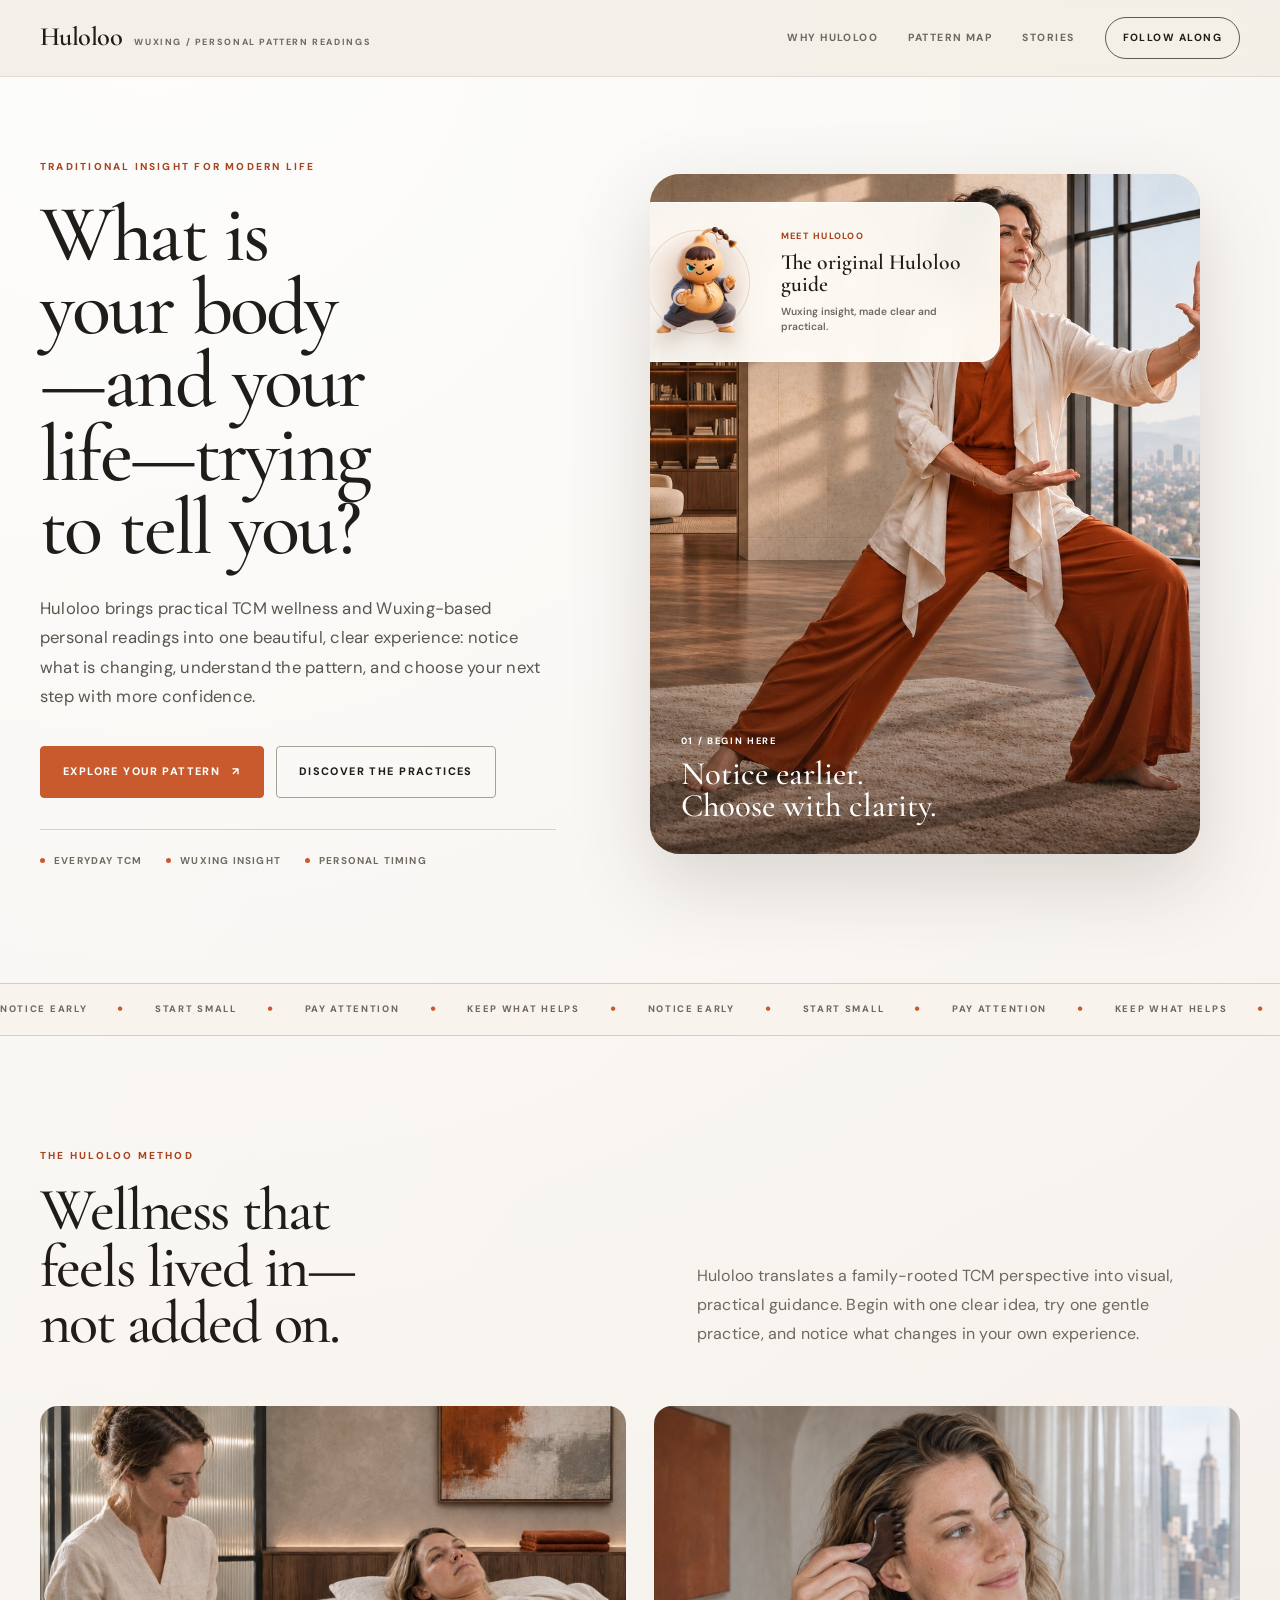
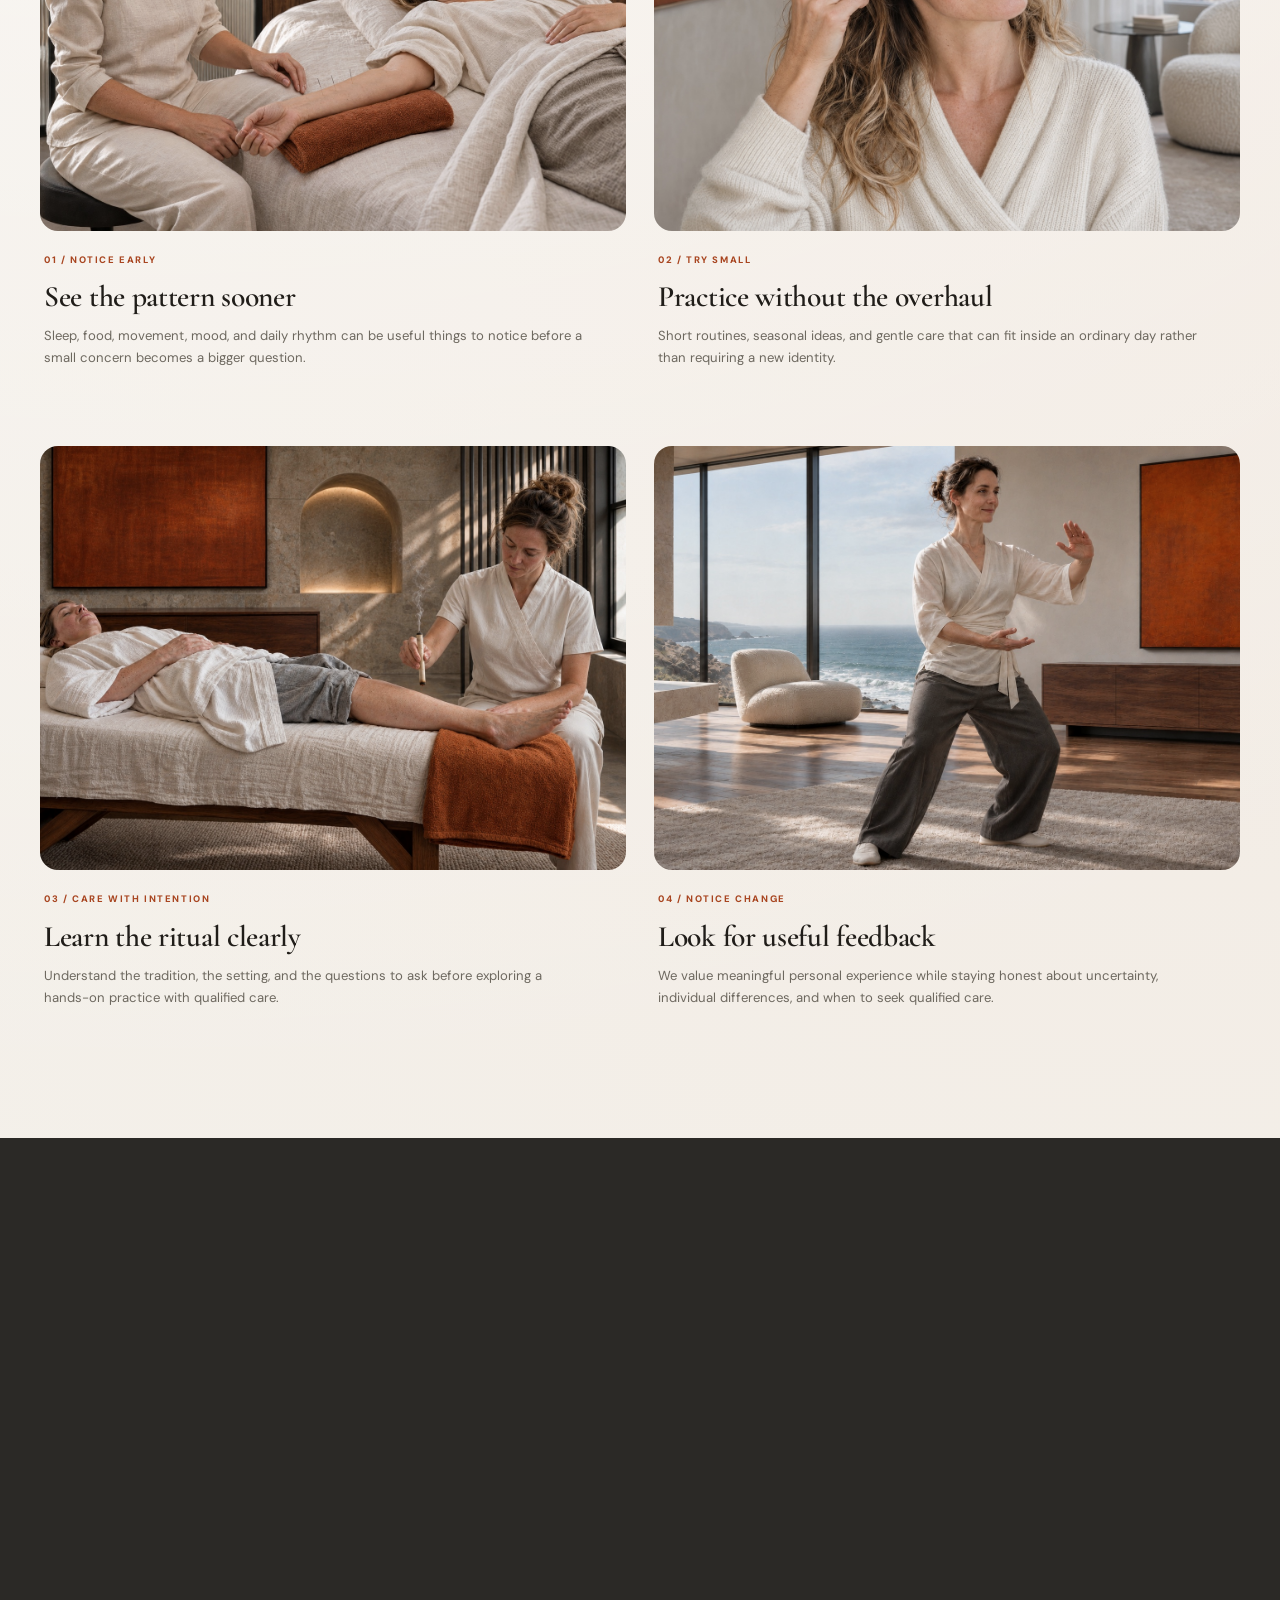
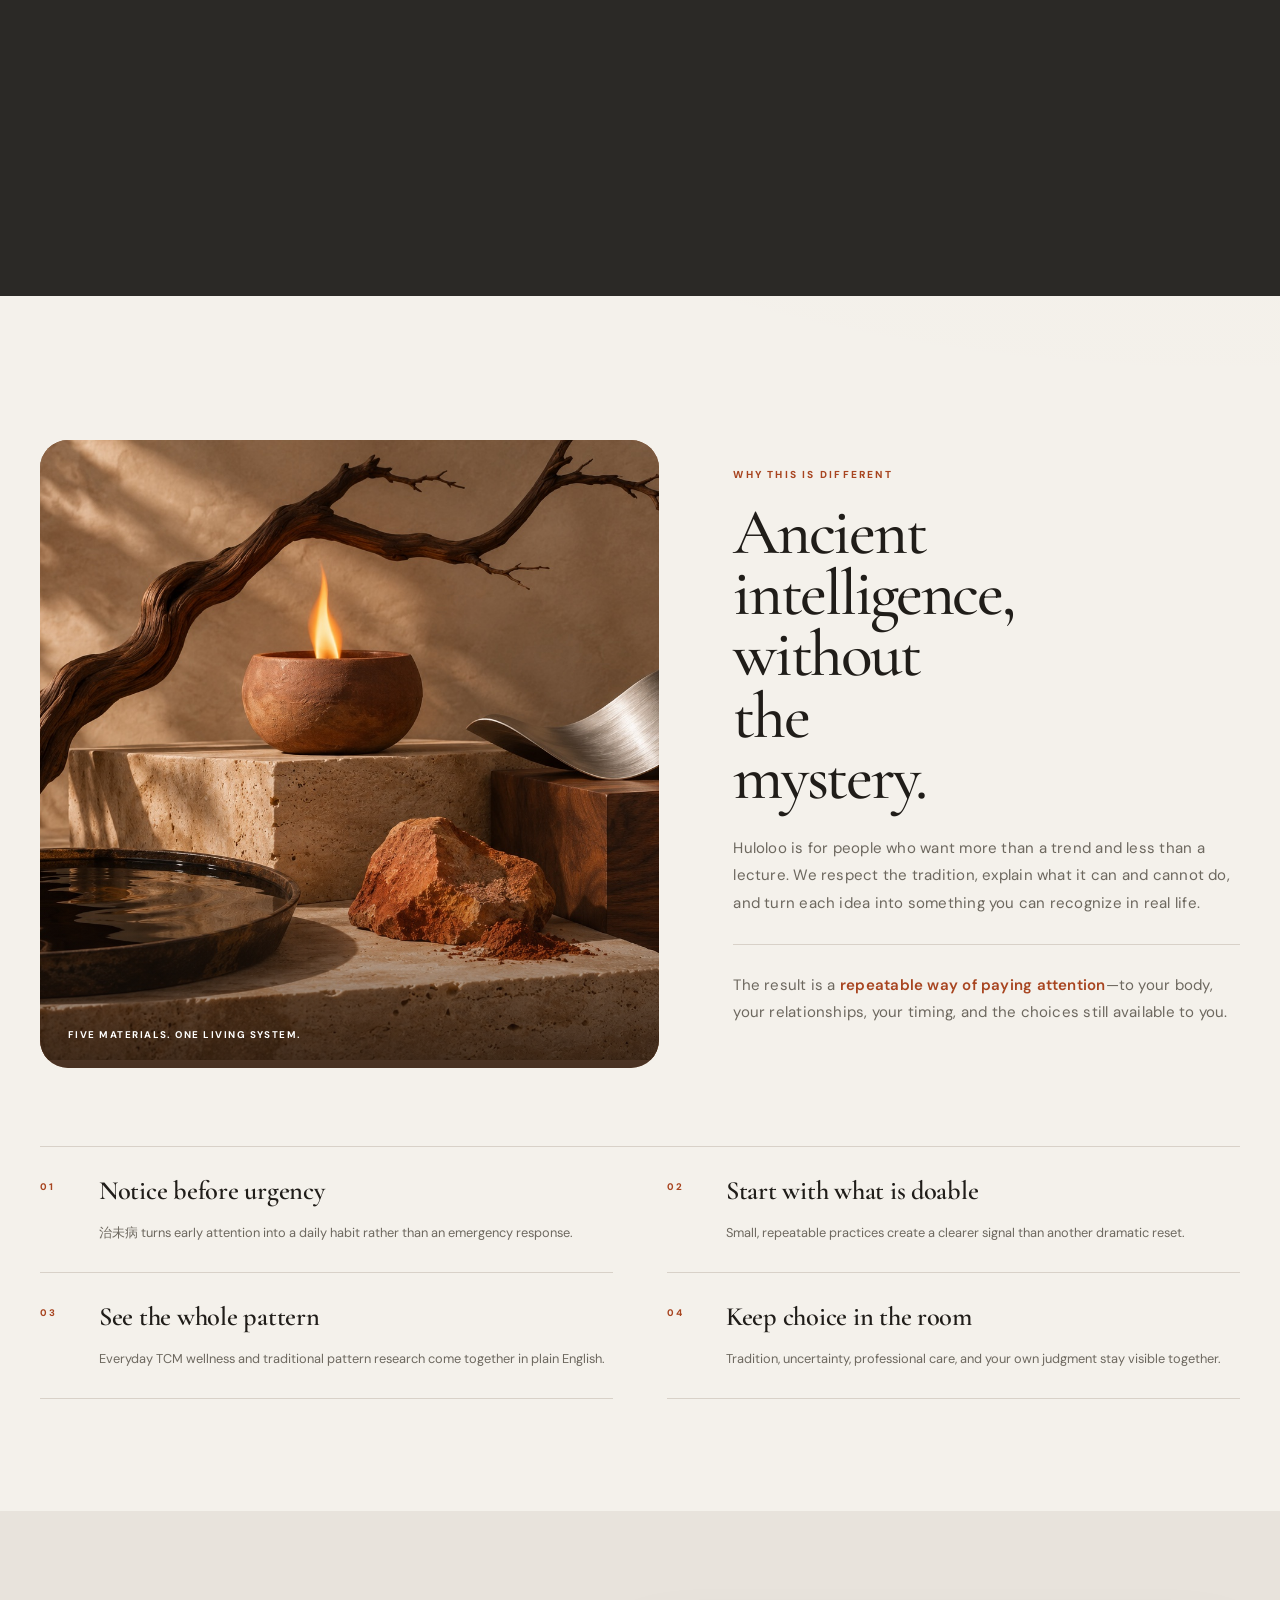
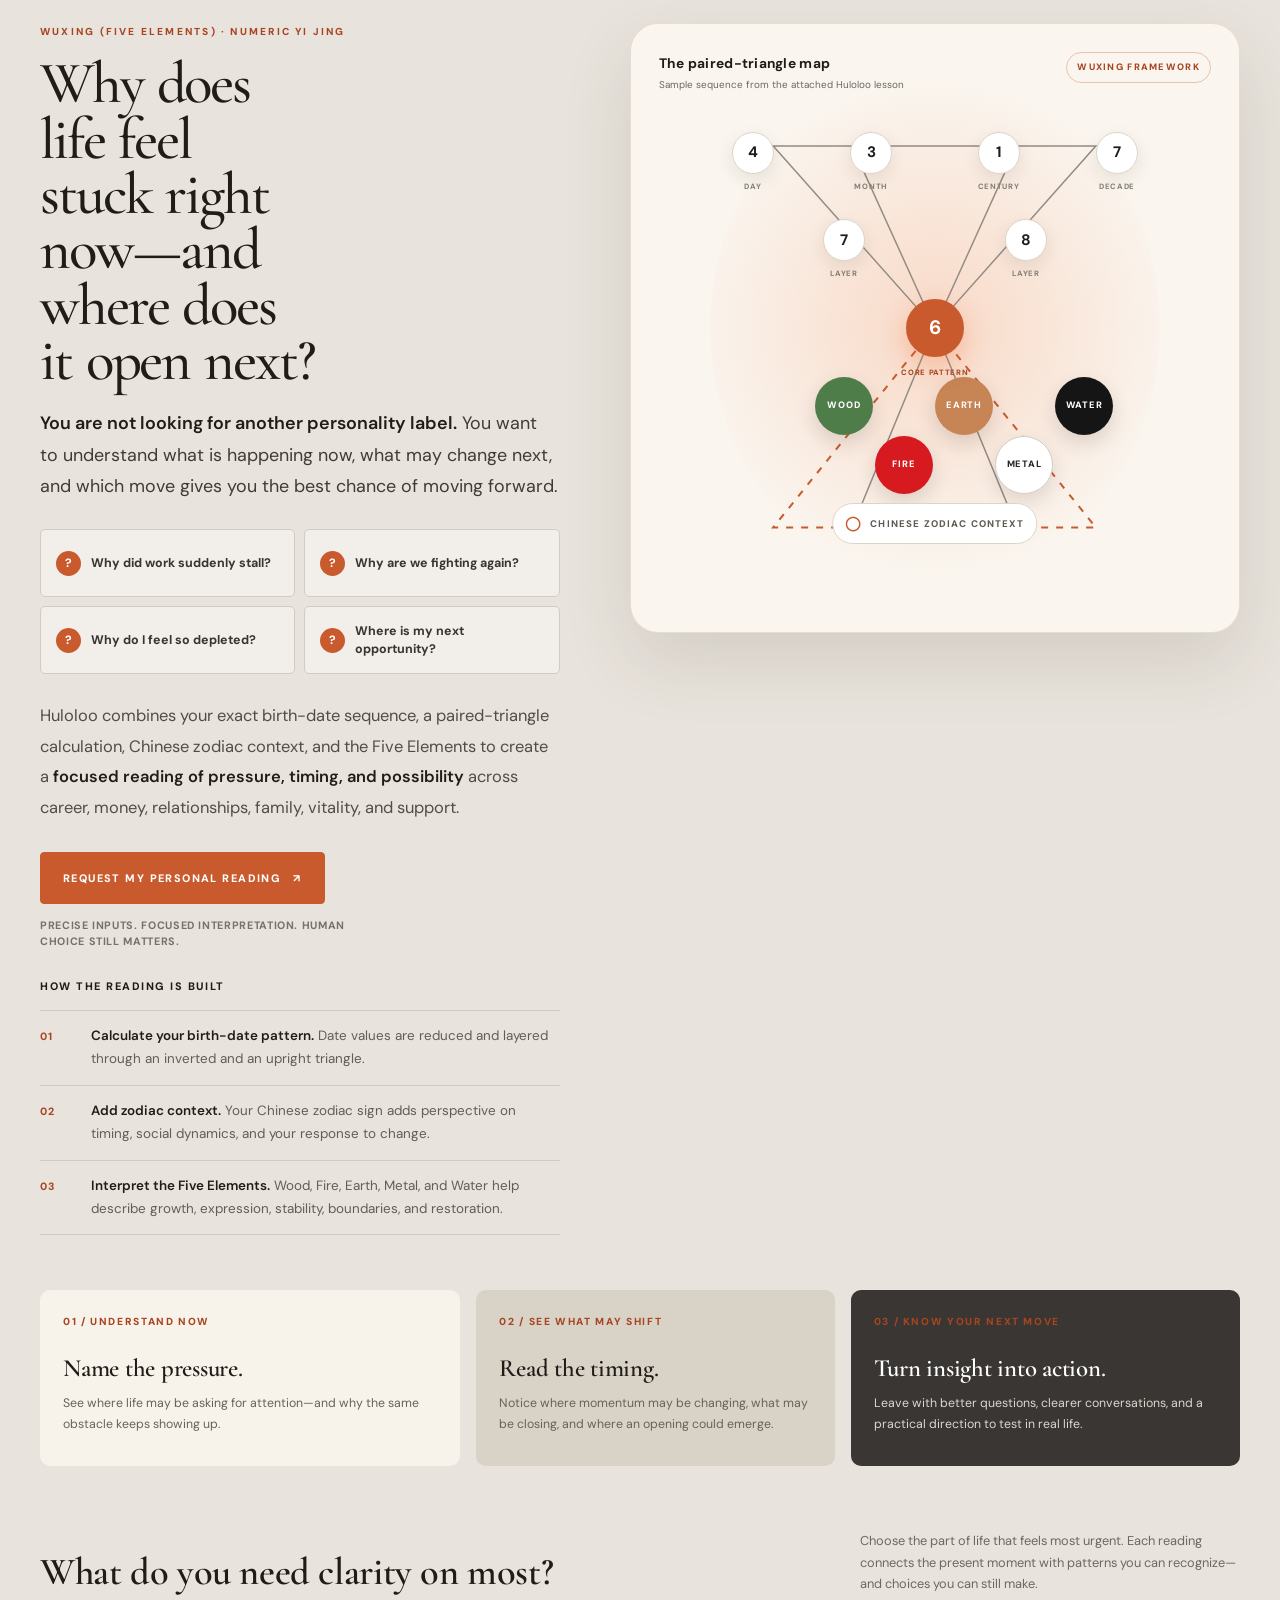
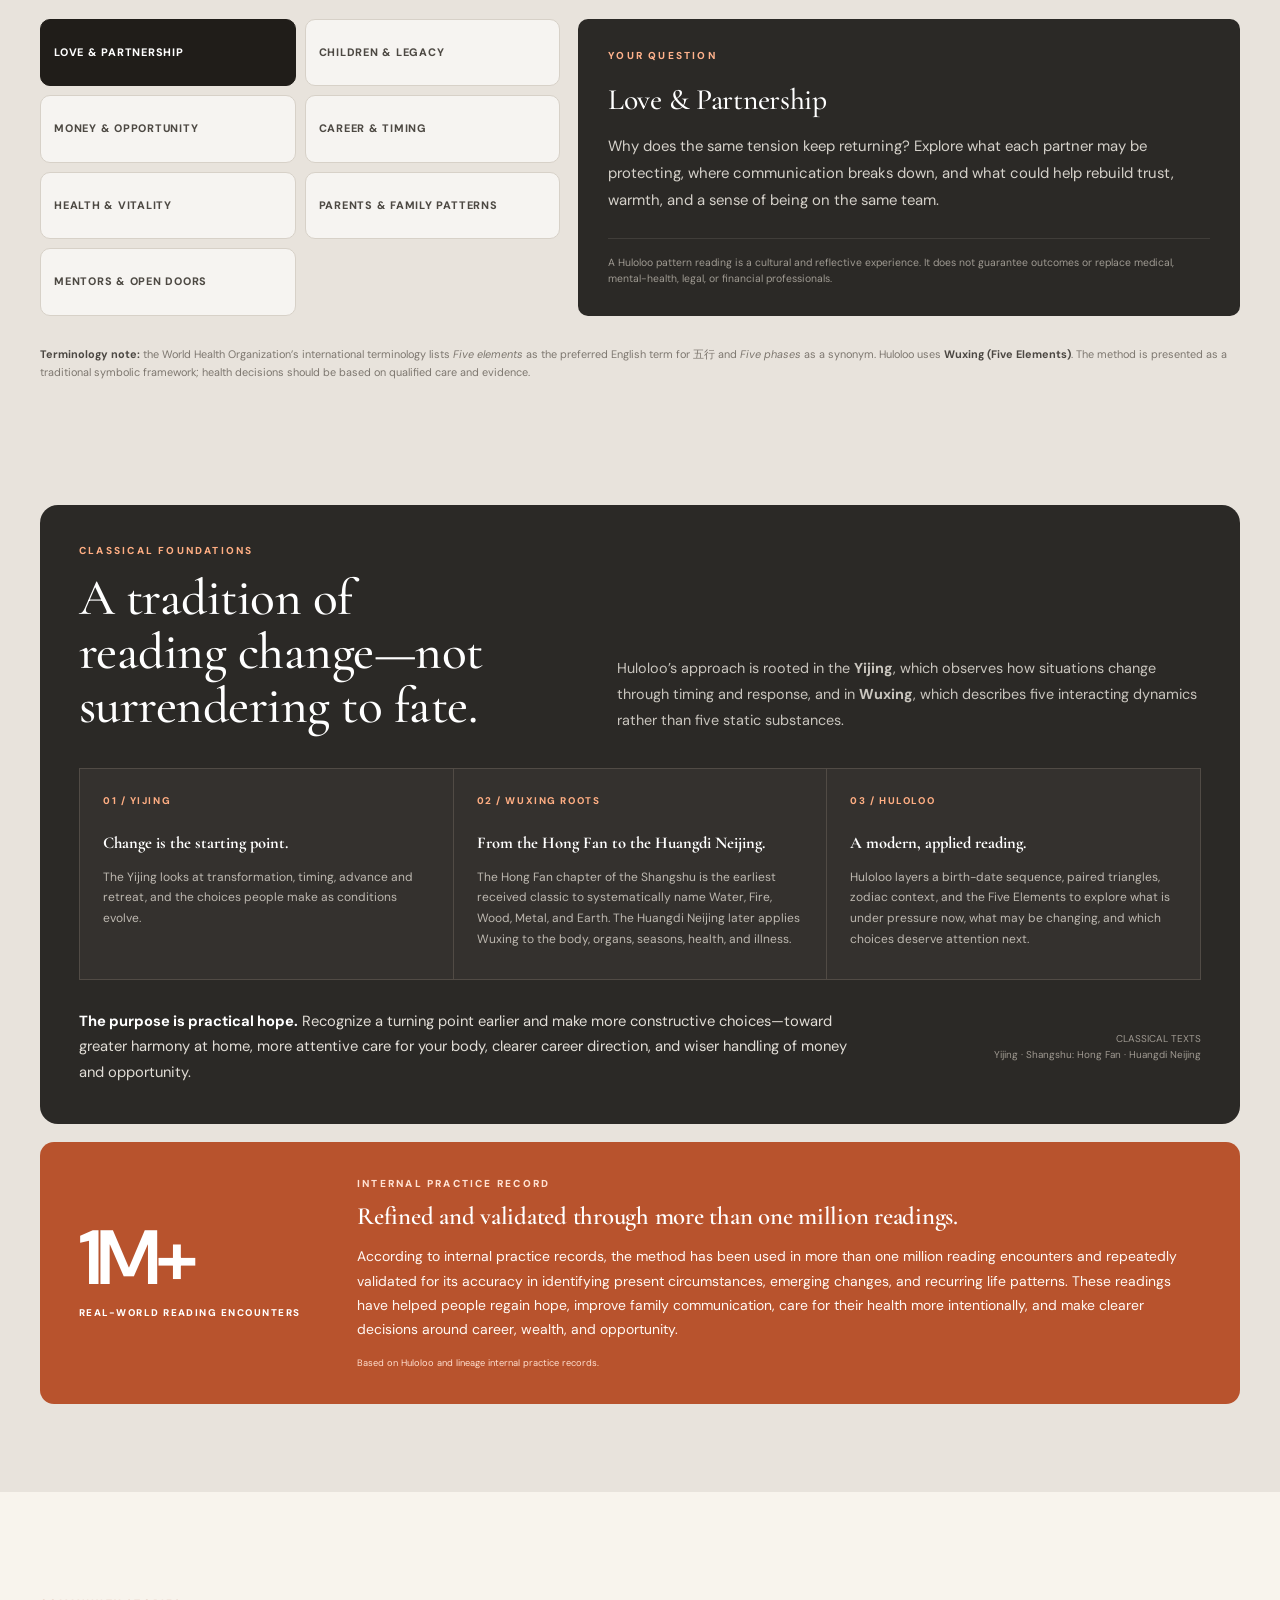
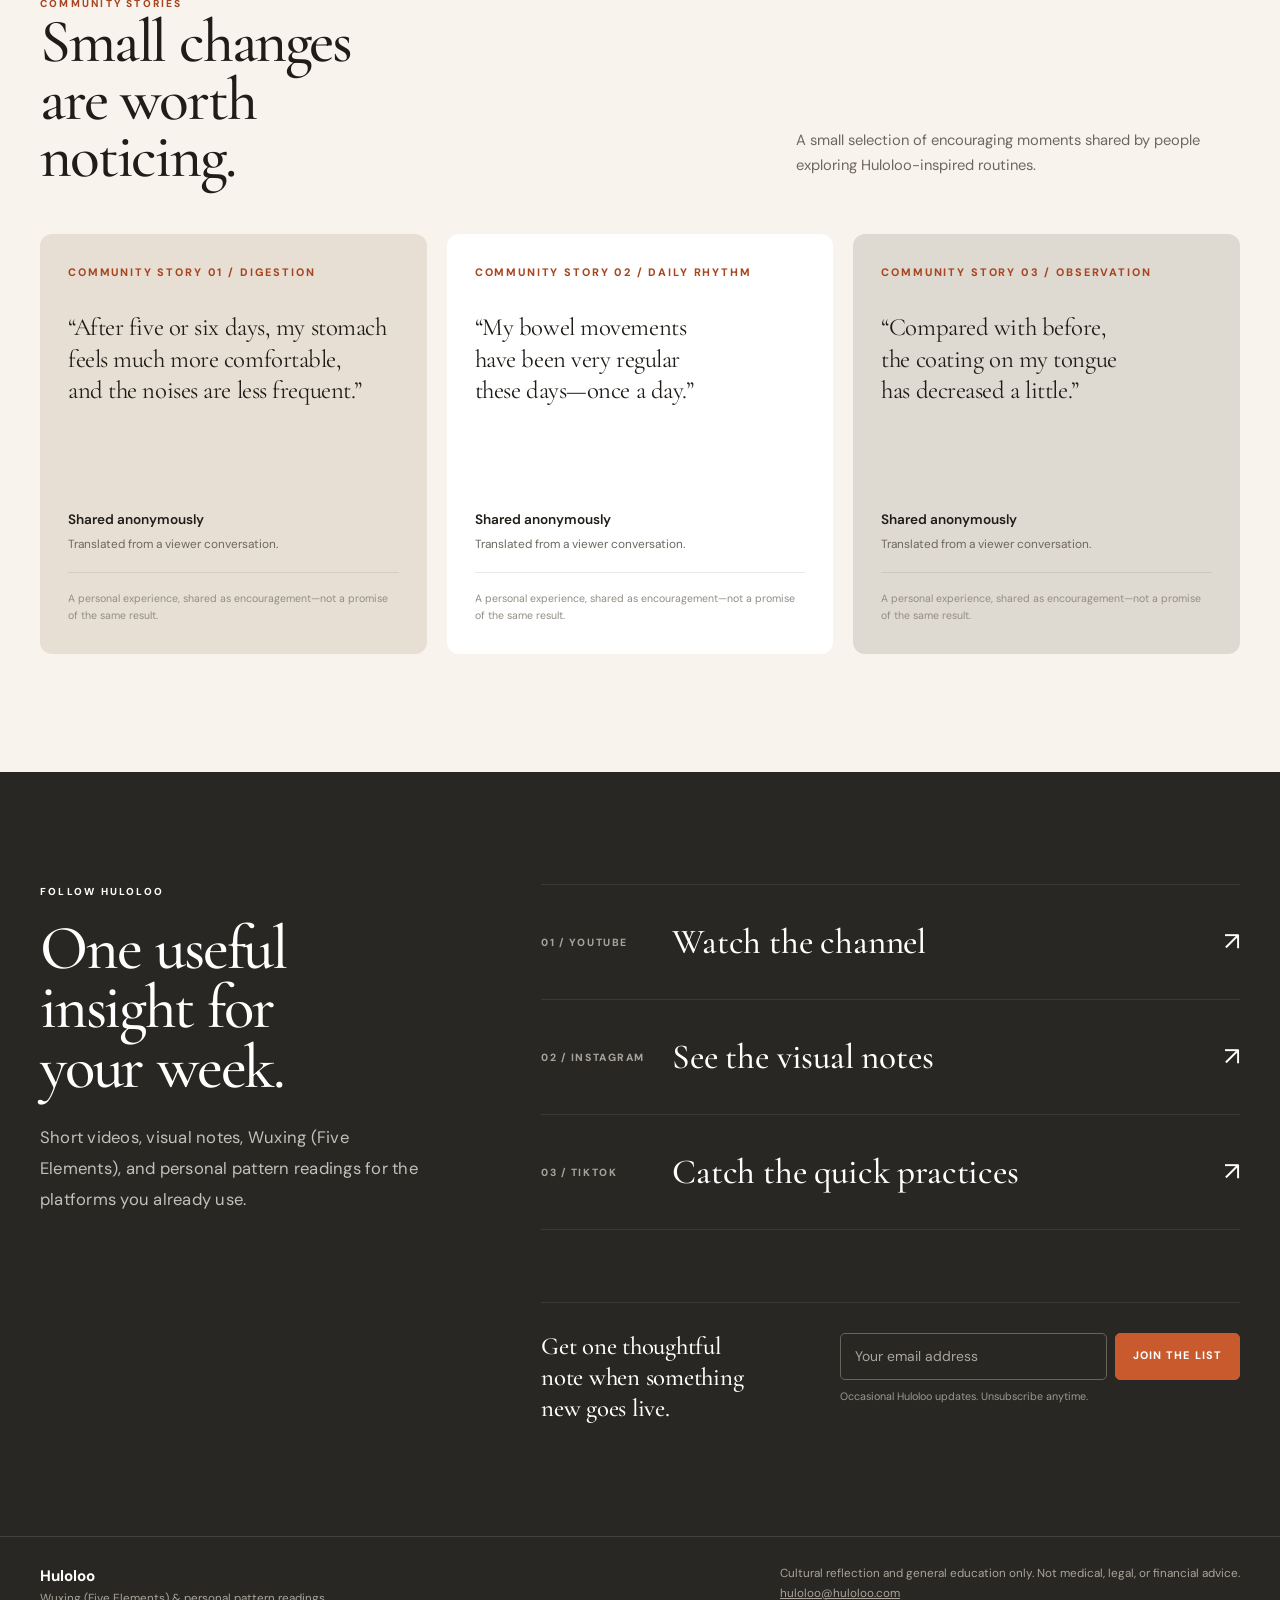
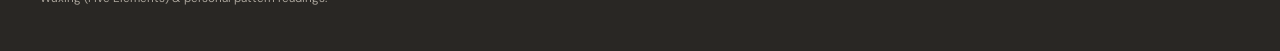
==== commit 6ff1c7cb: "Unify typography and rebalance landing page" ====
--- a/index.html
+++ b/index.html
@@ -93,6 +93,26 @@
     @media(max-width:700px){section[id]{scroll-margin-top:72px}}
     @media(max-width:700px){.wrap{width:calc(100% - 32px)}nav{height:70px}.hero-editorial{padding:42px 0 70px}.hero-editorial h1{font-size:clamp(3.55rem,16vw,5rem);line-height:.92}.hero-editorial .lead{font-size:.96rem}.hero-signals{gap:10px 16px}.hero-editorial-visual,.hero-editorial-visual .editorial-hero-photo{height:520px;min-height:520px;border-radius:20px}.hero-editorial-visual .editorial-hero-photo{object-position:100% center}.editorial-hero-caption{left:20px;bottom:22px}.editorial-hero-caption strong{font-size:1.55rem}.hero-guide-card{display:none}.pillars{grid-template-columns:1fr;gap:40px}.pillar:nth-child(n){grid-column:auto;padding-top:0}.pillar figure,.pillar:nth-child(2) figure,.pillar:nth-child(3) figure{aspect-ratio:1.18/1}.pillar h3{font-size:1.75rem}.prevention-photo{min-height:520px}.prevention-photo img{min-height:520px}.prevention-copy{padding:65px 24px 74px}.prevention-copy h2{font-size:3.65rem}.difference-section{padding-top:104px}.difference-visual,.difference-visual img{height:430px;min-height:430px}.advantage-list{grid-template-columns:1fr;margin-top:55px}.reading-promise{grid-template-columns:1fr}.case-card:nth-child(n){grid-column:span 12}.case-card:nth-child(1){padding:30px 24px}.case-card:nth-child(1) .case-quote{font-size:1.85rem}.channel strong{font-size:1.6rem}}
     @media(prefers-reduced-motion:reduce){.hero-editorial-visual .guide-orb{animation:none}.hero-editorial-visual .guide-orb-earth{transform:translate(26px,-8px)}.hero-editorial-visual .guide-orb-wood{transform:translate(-26px,-8px)}.hero-editorial-visual .guide-orb-fire{transform:translate(20px,21px)}.hero-editorial-visual .guide-orb-water{transform:translate(-20px,21px)}.hero-editorial-visual .guide-orb-metal{transform:translate(0,-30px)}}
+
+    /* Layout correction: two-font system, balanced grids, and a clearly featured Huloloo IP. */
+    body,button,input,.button,.submit,.eyebrow,.pillar-index,.case-num,.channel small,.proof-stat span{font-family:var(--sans)}
+    h1,h2,h3,h4,.brand strong,.editorial-hero-caption strong,.prevention-photo figcaption,.case-quote,.channel strong,.email h3{font-family:var(--serif)}
+    h2,h3,.case-quote{text-wrap:balance}.wrap{width:min(1240px,calc(100% - 80px))}section{padding:112px 0}
+    .phase.wood{background:#4f7d49}.phase.fire{background:#d71920}.phase.earth{background:#c78455}.phase.metal{background:#fff;color:#292724}.phase.water{background:#151515}
+    .hero-editorial-visual .editorial-hero-photo{object-position:82% center}
+    .hero-guide-card{left:-30px;top:28px;width:380px;min-height:158px;grid-template-columns:126px minmax(0,1fr);gap:20px;padding:16px 22px 16px 14px;border-radius:20px;background:rgba(255,253,248,.94)}
+    .hero-guide-mascot-wrap{position:relative;display:grid;place-items:center;width:126px;height:126px;isolation:isolate}
+    .hero-guide-mascot-wrap:before{content:"";position:absolute;z-index:-1;width:104px;height:104px;border-radius:50%;background:radial-gradient(circle,rgba(200,90,45,.24),rgba(200,90,45,.05) 62%,transparent 70%);box-shadow:inset 0 0 0 1px rgba(200,90,45,.22)}
+    .hero-editorial-visual .hero-guide-mascot{position:relative;left:auto;bottom:auto;width:108px;height:122px;min-height:0!important;object-fit:contain;filter:drop-shadow(0 10px 9px rgba(68,36,20,.2))}
+    .hero-guide-card small{margin-bottom:7px;font-size:.57rem}.hero-guide-card>div:last-child>strong{font-size:1.35rem;line-height:1.02}.hero-guide-note{display:block;margin-top:10px;color:var(--muted);font-size:.64rem;font-weight:600;line-height:1.45}
+    .editorial-intro{grid-template-columns:minmax(0,1.05fr) minmax(360px,.95fr);gap:56px;align-items:end;margin-bottom:54px}.editorial-intro h2{max-width:11ch;font-size:clamp(3.3rem,4.7vw,4.9rem)}.editorial-intro>p{max-width:520px}
+    .pillars{grid-template-columns:repeat(2,minmax(0,1fr));gap:60px 28px}.pillar:nth-child(n){grid-column:auto;padding-top:0}.pillar figure,.pillar:nth-child(2) figure,.pillar:nth-child(3) figure{aspect-ratio:1.38/1;border-radius:18px}.pillar h3{font-size:1.85rem}
+    .prevention-shell{width:min(1240px,calc(100% - 80px));margin:0 auto;grid-template-columns:1fr 1fr}.prevention-photo,.prevention-photo img{min-height:640px}.prevention-copy{padding:64px 66px}.prevention-copy h2{max-width:10.5ch;margin:18px 0 26px;font-size:clamp(3rem,4vw,4.65rem);line-height:.98}.prevention-copy .lead{font-size:.96rem}.prevention-rule{margin:30px 0 24px}
+    .proof-stat strong{font-family:var(--sans);font-size:clamp(4rem,6vw,5.8rem);font-weight:600;font-variant-numeric:tabular-nums;letter-spacing:-.07em}
+    .case-section{padding:104px 0 118px}.case-head{display:grid;grid-template-columns:minmax(0,1fr) minmax(320px,.65fr);gap:72px;align-items:end;margin-bottom:48px}.case-head h2{max-width:13ch;margin-bottom:0;font-size:clamp(3.3rem,4.8vw,4.9rem)}.case-head p{max-width:430px;margin:0 0 7px;font-size:.92rem}.case-grid{grid-template-columns:repeat(3,minmax(0,1fr));gap:20px;align-items:stretch}.case-card:nth-child(n){grid-column:auto;margin-top:0;padding:30px 28px;display:flex;min-height:420px;flex-direction:column}.case-card:nth-child(1) .case-quote,.case-quote{font-size:1.55rem;line-height:1.28}.case-source{margin-top:auto}.case-note{padding-top:18px;border-top:1px solid rgba(92,83,73,.13)}
+    .social{padding:112px 0}.social .wrap{display:grid;grid-template-columns:minmax(300px,.72fr) minmax(0,1.28fr);gap:72px 108px;align-items:start}.social .section-intro{grid-column:1;grid-row:1 / span 2;max-width:410px;margin:0}.social .section-intro h2{max-width:9ch;margin:18px 0 25px;font-size:clamp(3.35rem,4.9vw,5.15rem);line-height:.95}.social .section-intro p{max-width:380px}.channels{grid-column:2;grid-row:1}.email{grid-column:2;grid-row:2;display:grid;grid-template-columns:.8fr 1.2fr;gap:32px;margin-top:0}.email h3{font-size:1.55rem}
+    @media(max-width:1000px){.wrap{width:calc(100% - 48px)}.hero-guide-card{left:20px}.editorial-intro,.case-head{grid-template-columns:1fr;gap:22px}.editorial-intro h2,.case-head h2{max-width:12ch}.pillars{gap:46px 24px}.prevention-shell{width:100%;grid-template-columns:1fr}.prevention-copy{padding:70px 8vw 80px}.case-grid{grid-template-columns:1fr 1fr}.case-card:nth-child(n){min-height:390px}.social .wrap{grid-template-columns:1fr;gap:46px}.social .section-intro,.channels,.email{grid-column:1;grid-row:auto;max-width:none}.social .section-intro{max-width:680px}.social .section-intro h2{max-width:11ch}.email{margin-top:8px}}
+    @media(max-width:700px){.wrap{width:calc(100% - 32px)}section{padding:88px 0}.hero-guide-card{display:grid;left:10px;right:auto;top:10px;width:82px;min-height:82px;grid-template-columns:1fr;gap:0;padding:4px;border-radius:50%;background:rgba(255,253,248,.92)}.hero-guide-mascot-wrap{width:72px;height:72px}.hero-guide-mascot-wrap:before{width:64px;height:64px}.hero-editorial-visual .hero-guide-mascot{width:66px;height:73px}.hero-guide-card>div:last-child{display:none}.editorial-intro h2,.case-head h2{font-size:3.35rem}.pillars,.case-grid{grid-template-columns:1fr}.pillar figure,.pillar:nth-child(2) figure,.pillar:nth-child(3) figure{aspect-ratio:1.18/1}.prevention-copy h2{font-size:3.3rem}.case-card:nth-child(n){min-height:0;padding:27px 23px}.social{padding:88px 0}.social .section-intro h2{font-size:3.45rem}.email{grid-template-columns:1fr;gap:18px}}
   </style>
 </head>
 <body>
@@ -109,18 +129,13 @@
         <div class="hero-signals" aria-label="Huloloo approach"><span>Everyday TCM</span><span>Wuxing insight</span><span>Personal timing</span></div>
       </div>
       <figure class="hero-visual hero-editorial-visual reveal">
-        <img class="editorial-hero-photo" src="assets/editorial/hero-editorial-vogue-v3.jpg" alt="Confident woman practicing a slow Tai Chi-inspired movement in an architectural California residence">
+        <img class="editorial-hero-photo" src="assets/editorial/hero-editorial-vogue-v4.jpg" alt="Confident woman practicing a slow Tai Chi-inspired movement in a structurally clear California residence">
         <figcaption class="editorial-hero-caption"><span>01 / Begin here</span><strong>Notice earlier. Choose with clarity.</strong></figcaption>
         <div class="hero-guide-card" aria-label="Meet the Huloloo guide">
-          <div class="hero-guide-orbit">
+          <div class="hero-guide-mascot-wrap">
             <img class="hero-guide-mascot" src="assets/splash/pose-final.png" alt="Barefoot Huloloo mascot in a Tai Chi pose">
-            <img class="guide-orb guide-orb-earth" src="assets/splash/orb-earth-v3.png" alt="" aria-hidden="true">
-            <img class="guide-orb guide-orb-wood" src="assets/splash/orb-wood-neutral-v4.png" alt="" aria-hidden="true">
-            <img class="guide-orb guide-orb-fire" src="assets/splash/orb-fire-v3.png" alt="" aria-hidden="true">
-            <img class="guide-orb guide-orb-water" src="assets/splash/orb-water-v3.png" alt="" aria-hidden="true">
-            <img class="guide-orb guide-orb-metal" src="assets/splash/orb-metal-v3.png" alt="" aria-hidden="true">
           </div>
-          <div><small>Meet Huloloo</small><strong>Your guide to the Five Elements</strong></div>
+          <div><small>Meet Huloloo</small><strong>The original Huloloo guide</strong><span class="hero-guide-note">Wuxing insight, made clear and practical.</span></div>
         </div>
       </figure>
     </section>
@@ -142,7 +157,7 @@
     <section id="cases" class="case-section"><div class="wrap"><div class="case-head reveal"><div><div class="eyebrow">Community stories</div><h2>Small changes are worth noticing.</h2></div><p>A small selection of encouraging moments shared by people exploring Huloloo-inspired routines.</p></div><div class="case-grid"><article class="case-card reveal"><div class="case-num">COMMUNITY STORY 01 / DIGESTION</div><div class="case-quote">“After five or six days, my stomach feels much more comfortable, and the noises are less frequent.”</div><div class="case-source"><strong>Shared anonymously</strong>Translated from a viewer conversation.</div><div class="case-note">A personal experience, shared as encouragement—not a promise of the same result.</div></article><article class="case-card reveal"><div class="case-num">COMMUNITY STORY 02 / DAILY RHYTHM</div><div class="case-quote">“My bowel movements have been very regular these days—once a day.”</div><div class="case-source"><strong>Shared anonymously</strong>Translated from a viewer conversation.</div><div class="case-note">A personal experience, shared as encouragement—not a promise of the same result.</div></article><article class="case-card reveal"><div class="case-num">COMMUNITY STORY 03 / OBSERVATION</div><div class="case-quote">“Compared with before, the coating on my tongue has decreased a little.”</div><div class="case-source"><strong>Shared anonymously</strong>Translated from a viewer conversation.</div><div class="case-note">A personal experience, shared as encouragement—not a promise of the same result.</div></article></div></div></section>
 
 
-    <section id="social" class="social"><div class="wrap"><div class="section-intro reveal"><div class="eyebrow">Follow Huloloo</div><h2>Bring one useful insight into your week.</h2><p>Short videos, visual notes, Wuxing (Five Elements), and personal pattern readings for the platforms you already use.</p></div><div class="channels"><a class="channel reveal" href="https://www.youtube.com/@HulolooTCM" target="_blank" rel="noreferrer"><small>01 / YouTube</small><strong>Watch the channel</strong><span>↗</span></a><a class="channel reveal" href="https://www.instagram.com/hulolootcm/" target="_blank" rel="noreferrer"><small>02 / Instagram</small><strong>See the visual notes</strong><span>↗</span></a><a class="channel reveal" href="https://www.tiktok.com/@hulolootcm" target="_blank" rel="noreferrer"><small>03 / TikTok</small><strong>Catch the quick practices</strong><span>↗</span></a></div><div class="email reveal"><h3>Get one thoughtful note when something new goes live.</h3><div><form id="social-form"><input id="email" name="email" type="email" placeholder="Your email address" autocomplete="email" required><button class="submit" type="submit">Join the list</button></form><p class="consent">Occasional Huloloo updates. Unsubscribe anytime.<span id="form-status" class="status" role="status" aria-live="polite"></span></p></div></div></div></section>
+    <section id="social" class="social"><div class="wrap"><div class="section-intro reveal"><div class="eyebrow">Follow Huloloo</div><h2>One useful insight for your week.</h2><p>Short videos, visual notes, Wuxing (Five Elements), and personal pattern readings for the platforms you already use.</p></div><div class="channels"><a class="channel reveal" href="https://www.youtube.com/@HulolooTCM" target="_blank" rel="noreferrer"><small>01 / YouTube</small><strong>Watch the channel</strong><span>↗</span></a><a class="channel reveal" href="https://www.instagram.com/hulolootcm/" target="_blank" rel="noreferrer"><small>02 / Instagram</small><strong>See the visual notes</strong><span>↗</span></a><a class="channel reveal" href="https://www.tiktok.com/@hulolootcm" target="_blank" rel="noreferrer"><small>03 / TikTok</small><strong>Catch the quick practices</strong><span>↗</span></a></div><div class="email reveal"><h3>Get one thoughtful note when something new goes live.</h3><div><form id="social-form"><input id="email" name="email" type="email" placeholder="Your email address" autocomplete="email" required><button class="submit" type="submit">Join the list</button></form><p class="consent">Occasional Huloloo updates. Unsubscribe anytime.<span id="form-status" class="status" role="status" aria-live="polite"></span></p></div></div></div></section>
   </main>
 
   <footer><div class="wrap footer-row"><div><strong>Huloloo</strong><br>Wuxing (Five Elements) & personal pattern readings.</div><div>Cultural reflection and general education only. Not medical, legal, or financial advice.<br><a href="mailto:huloloo@huloloo.com">huloloo@huloloo.com</a></div></div></footer>
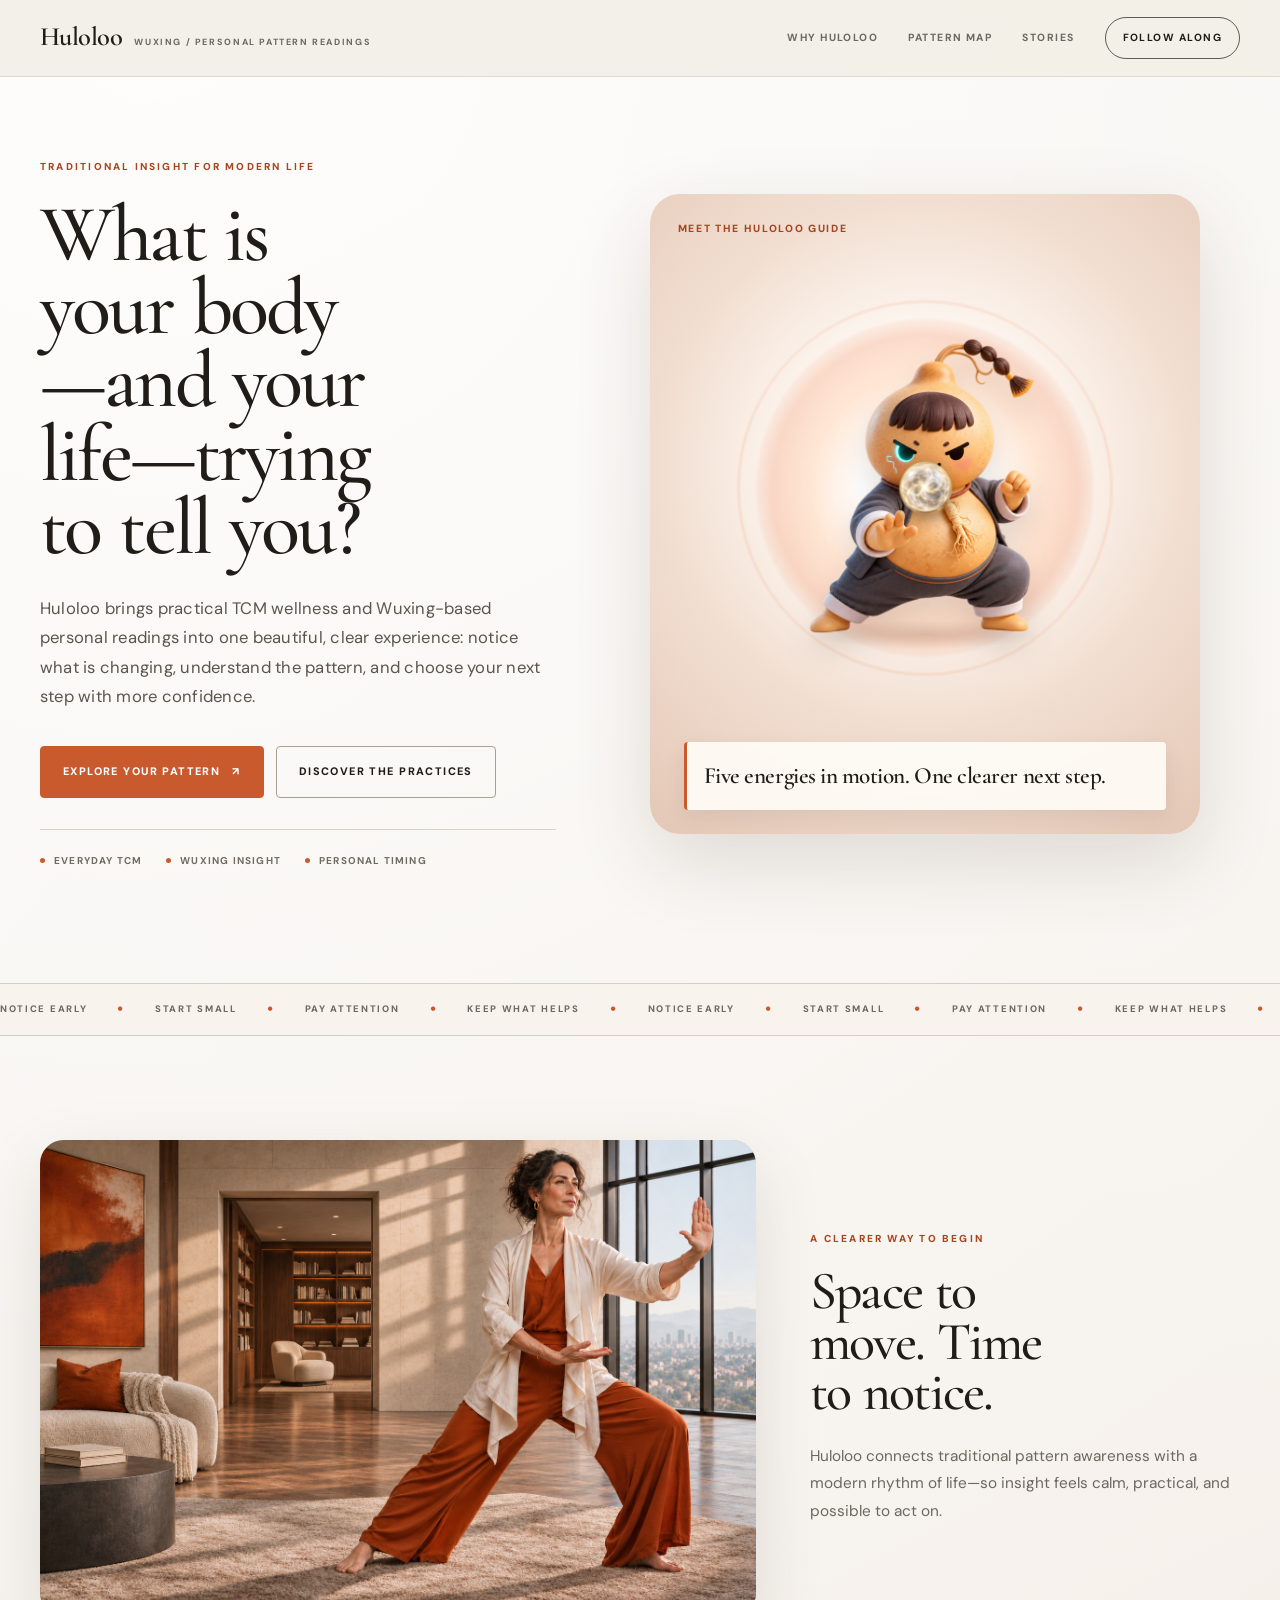
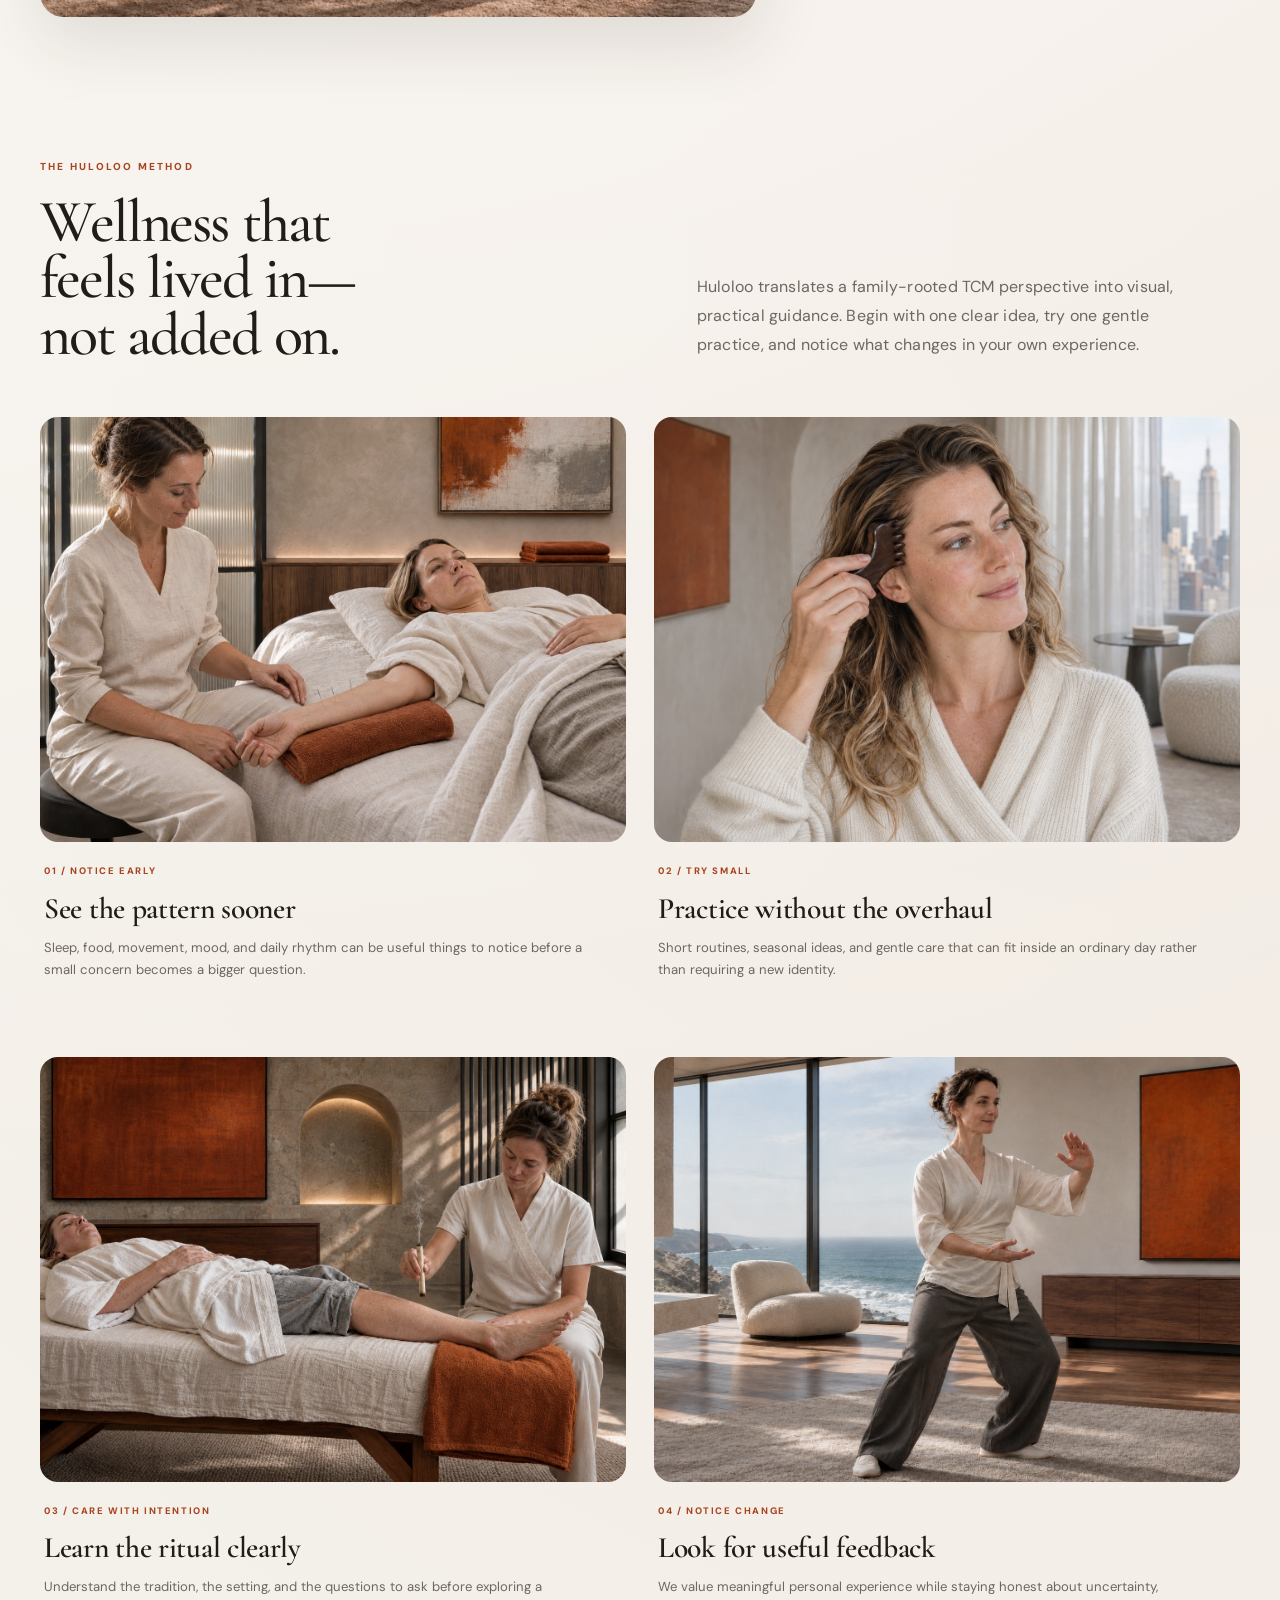
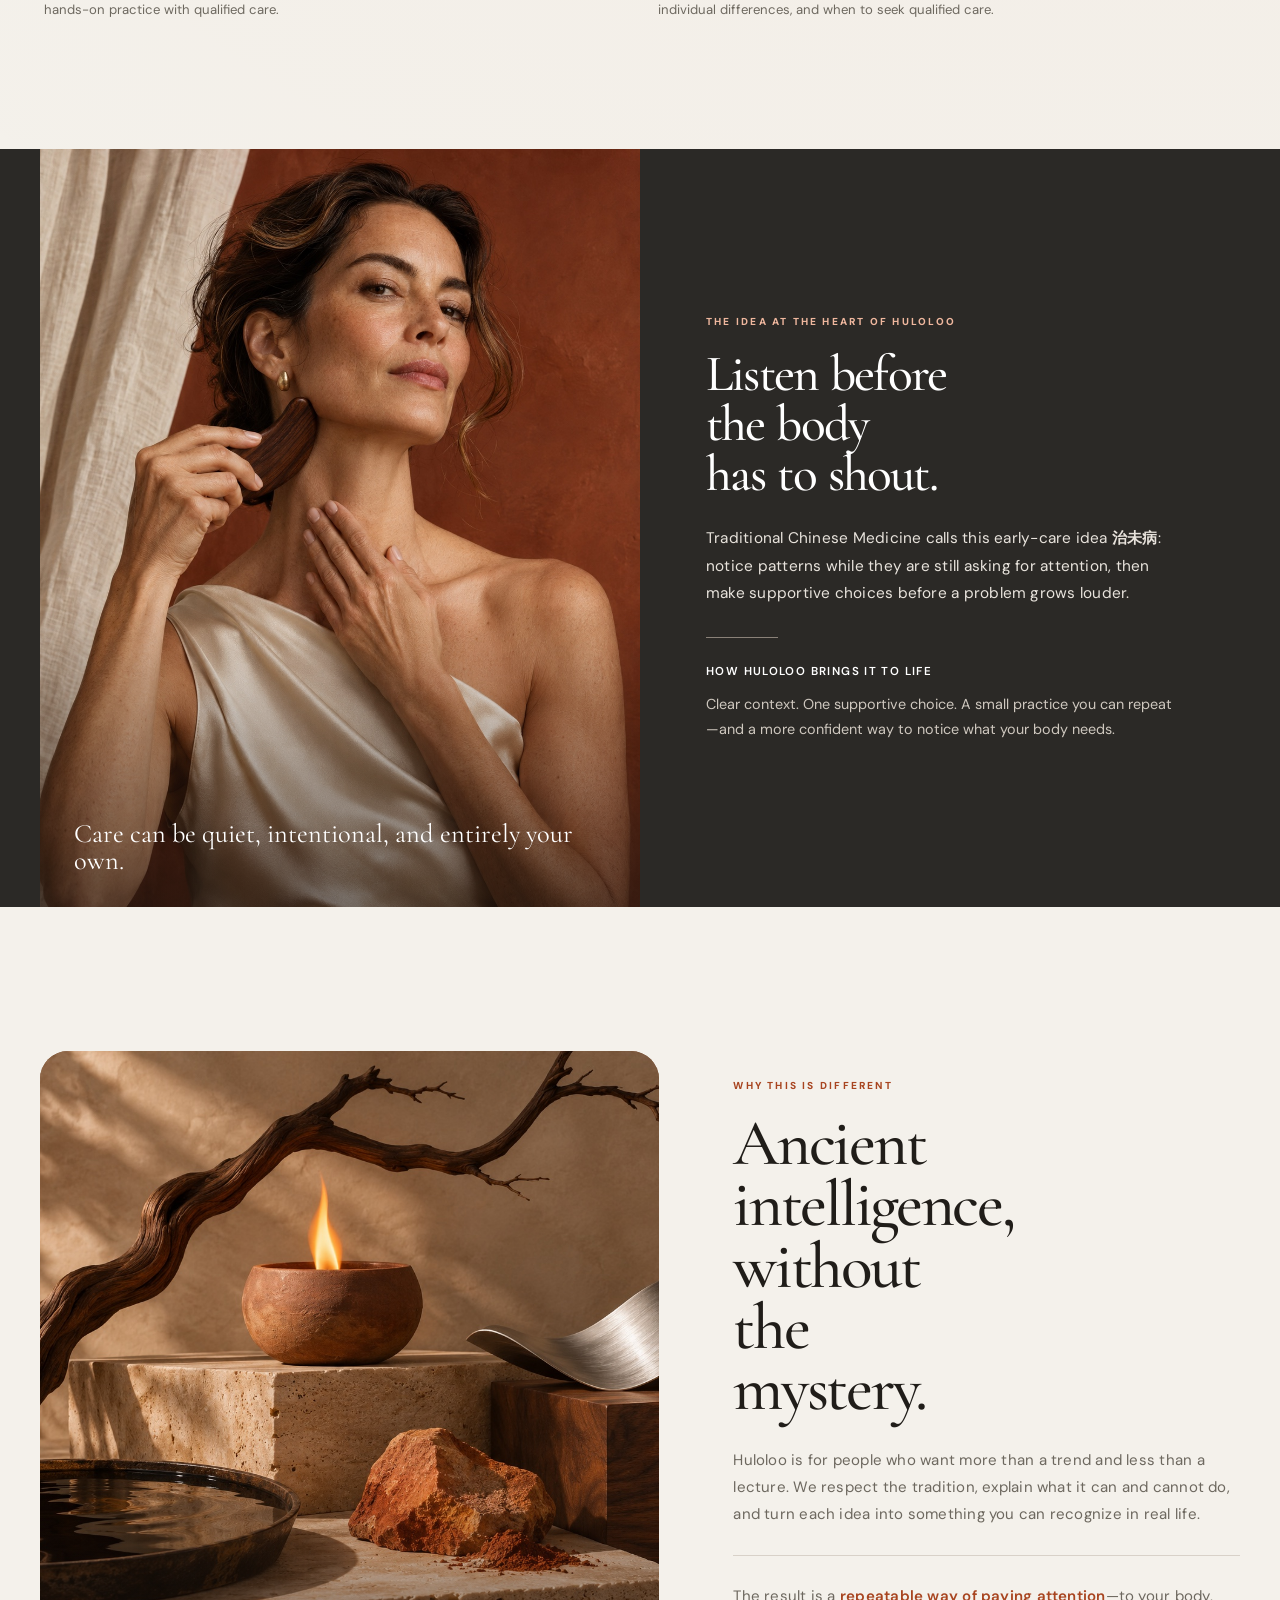
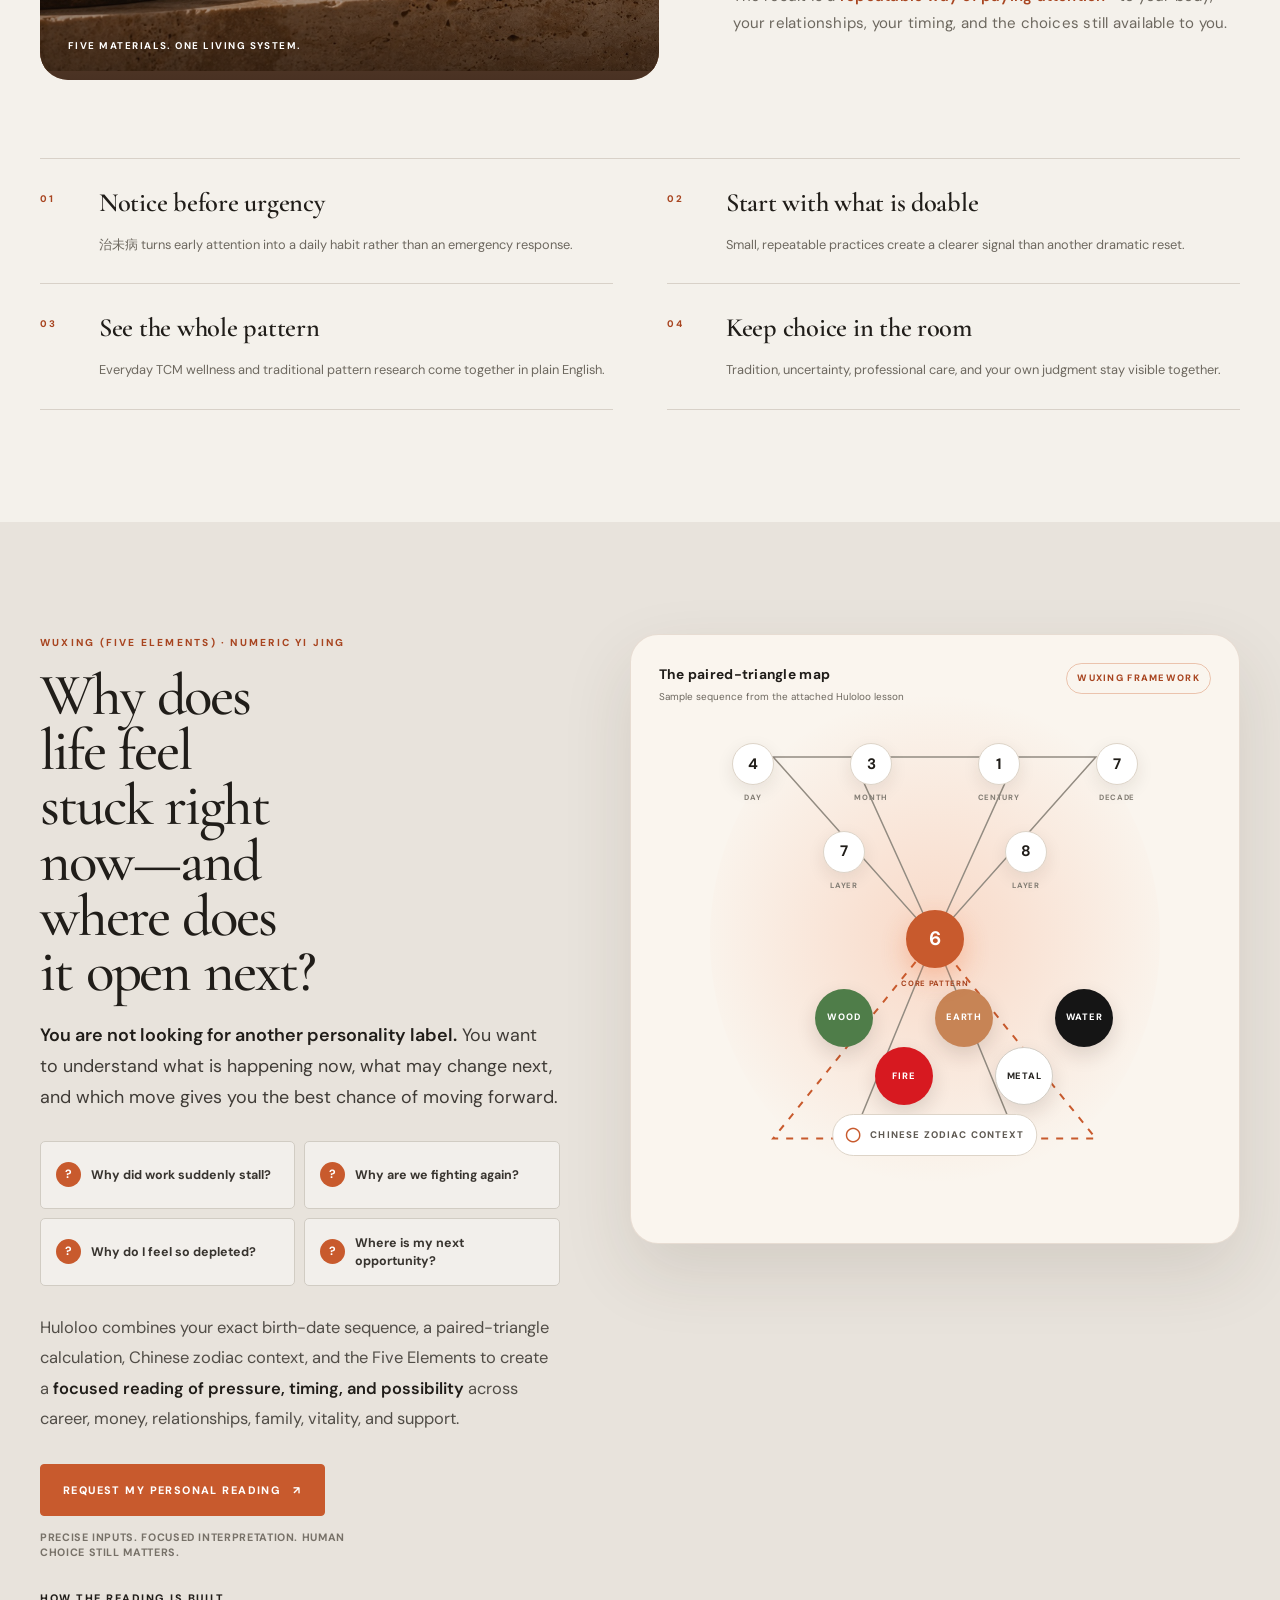
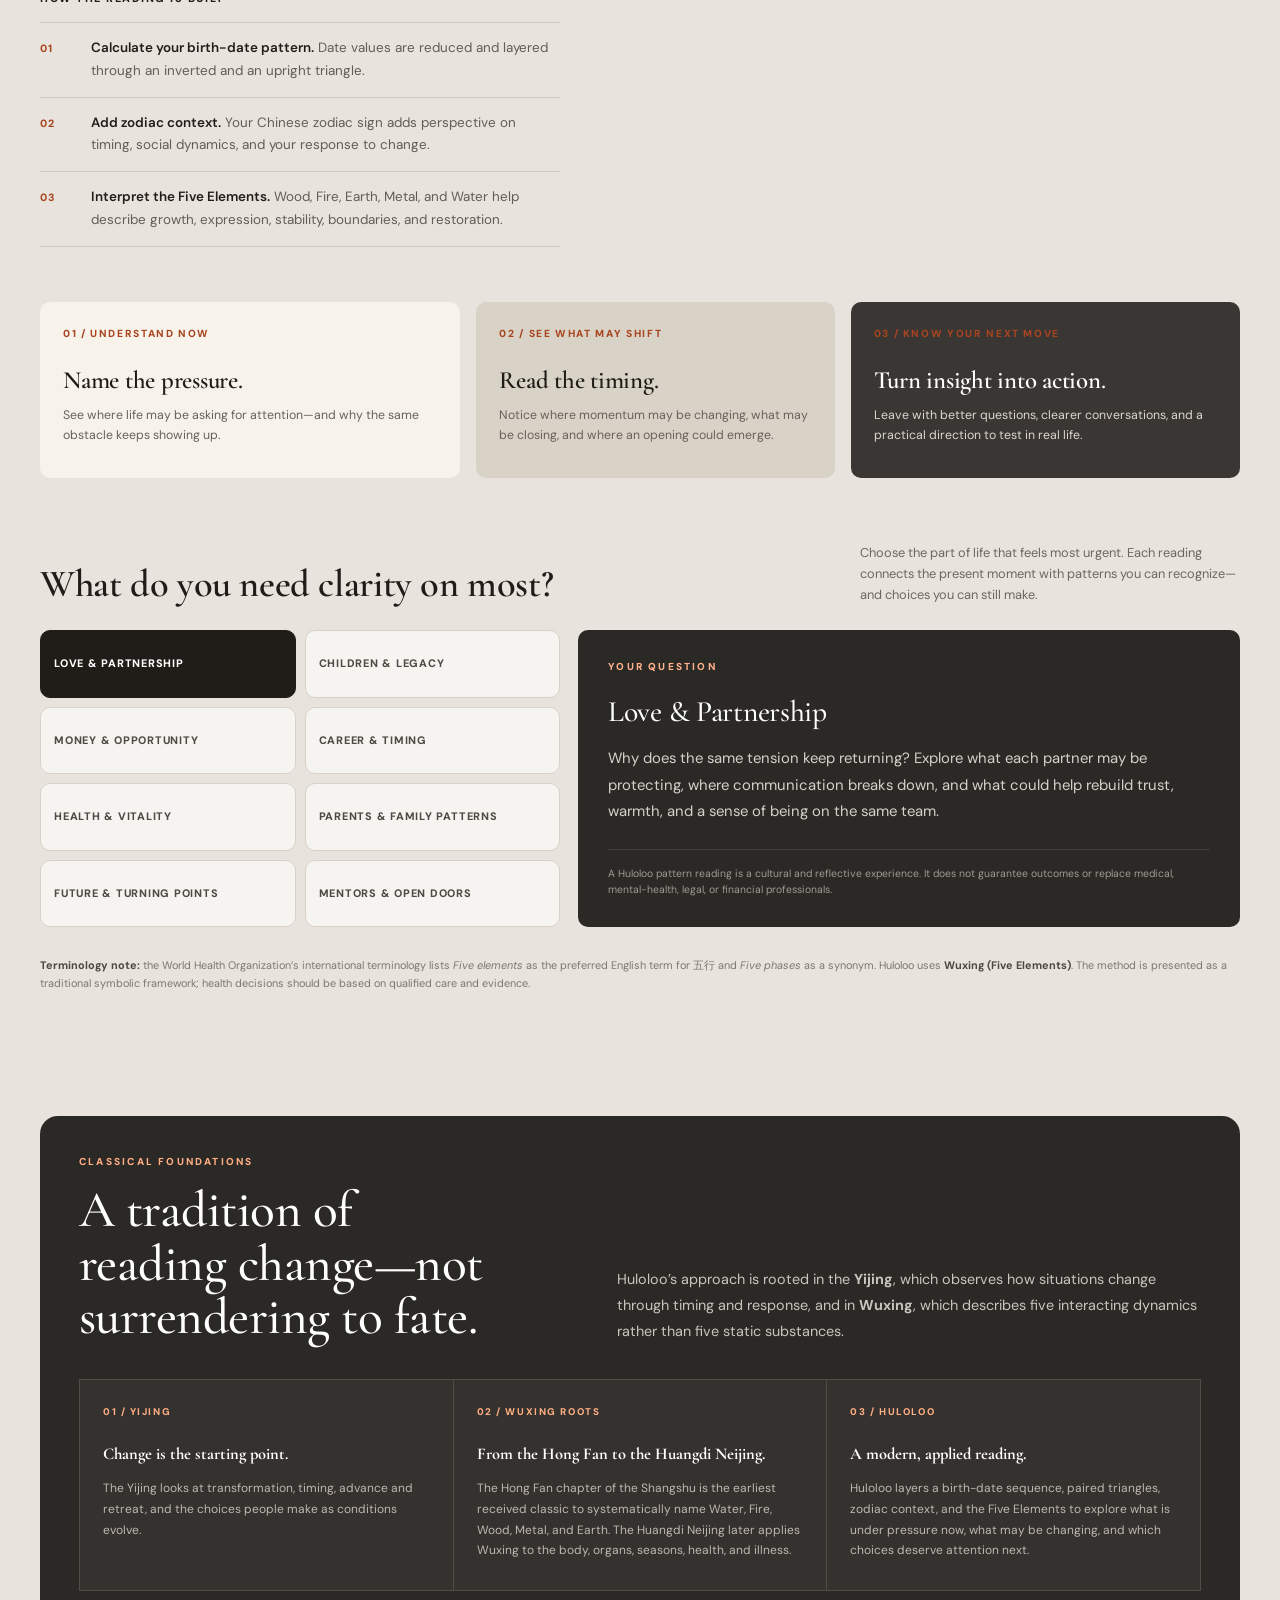
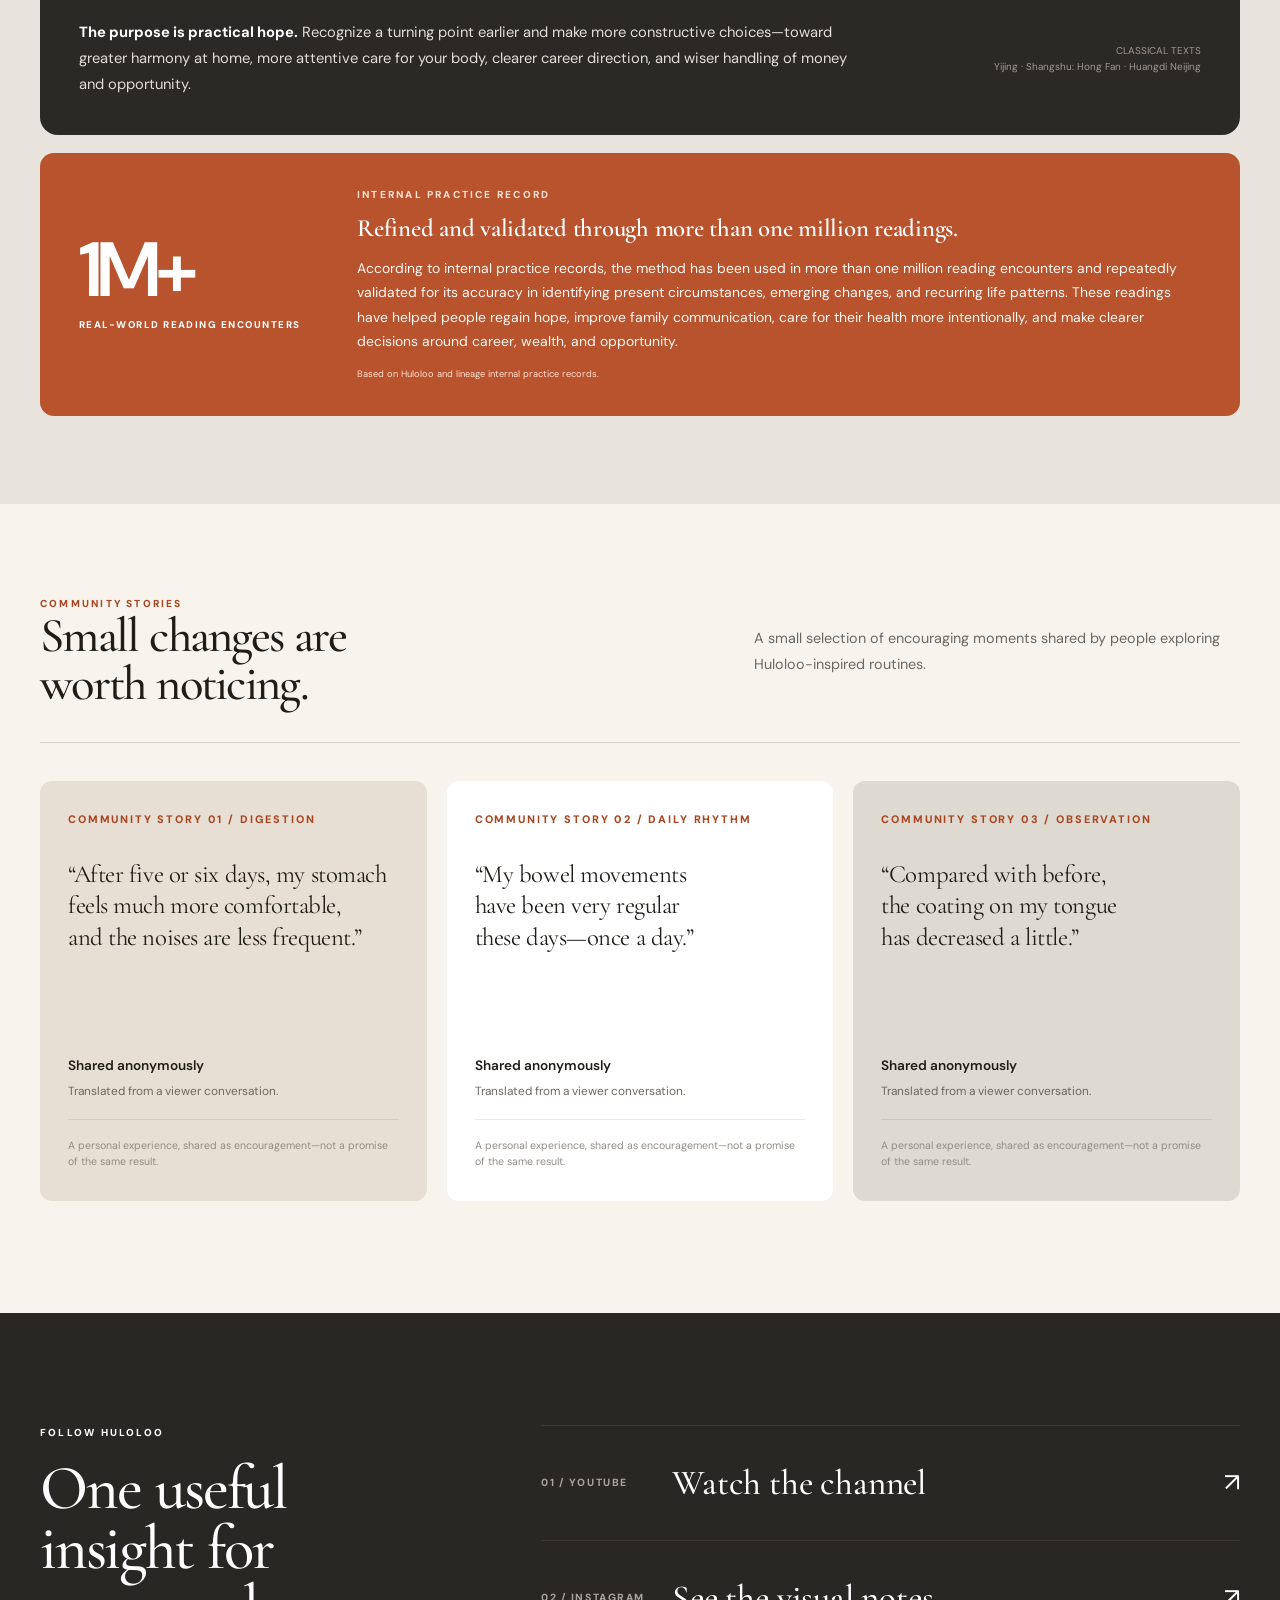
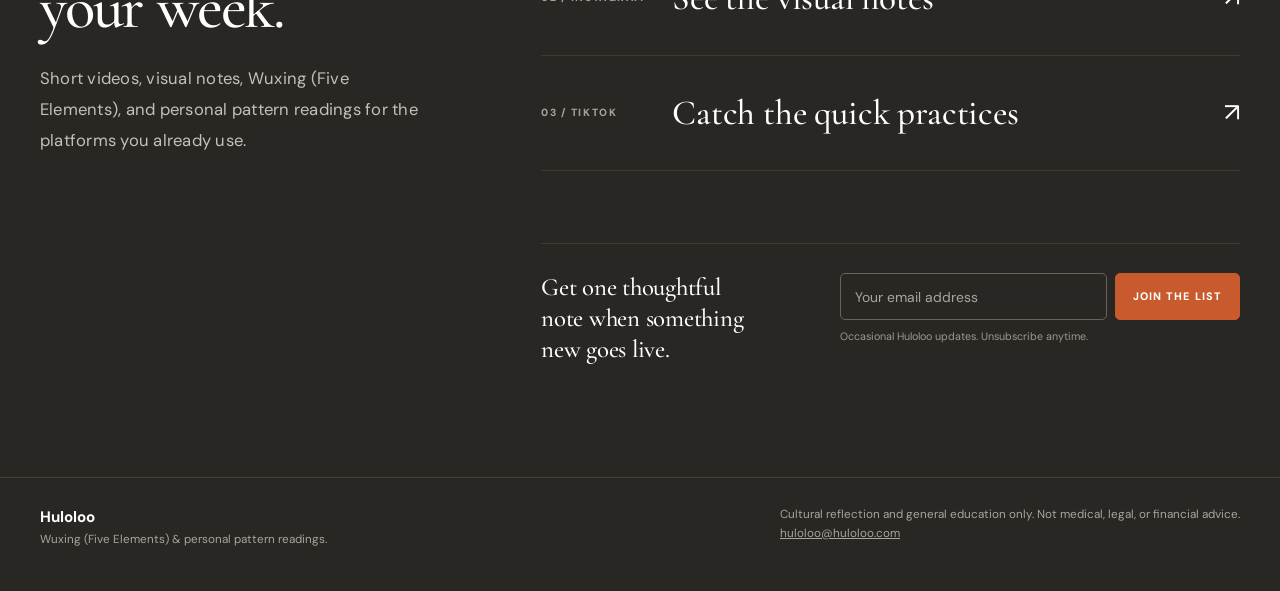
==== commit 9cffef94: "Restore mascot animation and tighten story layout" ====
--- a/index.html
+++ b/index.html
@@ -113,6 +113,23 @@
     .social{padding:112px 0}.social .wrap{display:grid;grid-template-columns:minmax(300px,.72fr) minmax(0,1.28fr);gap:72px 108px;align-items:start}.social .section-intro{grid-column:1;grid-row:1 / span 2;max-width:410px;margin:0}.social .section-intro h2{max-width:9ch;margin:18px 0 25px;font-size:clamp(3.35rem,4.9vw,5.15rem);line-height:.95}.social .section-intro p{max-width:380px}.channels{grid-column:2;grid-row:1}.email{grid-column:2;grid-row:2;display:grid;grid-template-columns:.8fr 1.2fr;gap:32px;margin-top:0}.email h3{font-size:1.55rem}
     @media(max-width:1000px){.wrap{width:calc(100% - 48px)}.hero-guide-card{left:20px}.editorial-intro,.case-head{grid-template-columns:1fr;gap:22px}.editorial-intro h2,.case-head h2{max-width:12ch}.pillars{gap:46px 24px}.prevention-shell{width:100%;grid-template-columns:1fr}.prevention-copy{padding:70px 8vw 80px}.case-grid{grid-template-columns:1fr 1fr}.case-card:nth-child(n){min-height:390px}.social .wrap{grid-template-columns:1fr;gap:46px}.social .section-intro,.channels,.email{grid-column:1;grid-row:auto;max-width:none}.social .section-intro{max-width:680px}.social .section-intro h2{max-width:11ch}.email{margin-top:8px}}
     @media(max-width:700px){.wrap{width:calc(100% - 32px)}section{padding:88px 0}.hero-guide-card{display:grid;left:10px;right:auto;top:10px;width:82px;min-height:82px;grid-template-columns:1fr;gap:0;padding:4px;border-radius:50%;background:rgba(255,253,248,.92)}.hero-guide-mascot-wrap{width:72px;height:72px}.hero-guide-mascot-wrap:before{width:64px;height:64px}.hero-editorial-visual .hero-guide-mascot{width:66px;height:73px}.hero-guide-card>div:last-child{display:none}.editorial-intro h2,.case-head h2{font-size:3.35rem}.pillars,.case-grid{grid-template-columns:1fr}.pillar figure,.pillar:nth-child(2) figure,.pillar:nth-child(3) figure{aspect-ratio:1.18/1}.prevention-copy h2{font-size:3.3rem}.case-card:nth-child(n){min-height:0;padding:27px 23px}.social{padding:88px 0}.social .section-intro h2{font-size:3.45rem}.email{grid-template-columns:1fr;gap:18px}}
+
+    /* Restored IP-led hero and tighter story composition. */
+    .hero-orbit-hero{min-height:640px;padding:42px 34px 24px;border-radius:30px;background:radial-gradient(circle at 50% 42%,#fffaf5 0 24%,#f2dfd2 56%,#e4c7b5 100%);box-shadow:0 28px 80px rgba(62,43,28,.14)}
+    .hero-orbit-hero .hero-mascot-label{left:28px;top:26px;color:var(--orange-dark)}
+    .hero-orbit-hero .hero-mascot-stage{width:100%}
+    .hero-orbit-hero .hero-energy{width:min(74%,430px)}
+    .hero-orbit-hero .hero-halo{width:min(70%,400px)}
+    .hero-orbit-hero .hero-caption{margin-top:2px;padding:15px 17px;border-left:3px solid var(--orange);background:rgba(255,253,248,.9)}
+    .hero-orbit-hero .hero-caption strong{font-family:var(--serif);font-size:1.45rem;font-weight:600}
+    .lifestyle-feature{display:grid;grid-template-columns:minmax(0,1.25fr) minmax(320px,.75fr);gap:54px;align-items:center;padding:104px 0 30px}
+    .lifestyle-frame{margin:0;overflow:hidden;border-radius:24px;background:#d9b79d;box-shadow:0 24px 68px rgba(62,43,28,.13)}
+    .lifestyle-frame img{display:block;width:100%;height:auto;aspect-ratio:3/2;object-fit:contain}
+    .lifestyle-copy{max-width:430px}.lifestyle-copy h2{max-width:10ch;margin:18px 0 25px;font-size:clamp(3rem,4.2vw,4.45rem)}.lifestyle-copy p{margin:0;color:var(--muted);font-size:.96rem;line-height:1.8}
+    .case-section{padding:92px 0 112px}.case-head{grid-template-columns:minmax(0,1.15fr) minmax(330px,.85fr);gap:56px;align-items:center;margin-bottom:38px;padding-bottom:34px;border-bottom:1px solid var(--line)}.case-head h2{max-width:17ch;font-size:clamp(2.85rem,3.8vw,4rem);line-height:.98}.case-head p{max-width:470px;margin:0;font-size:.9rem}
+    .lens-buttons{grid-template-columns:1fr 1fr}.lens-button{min-height:62px}
+    @media(max-width:1000px){.hero-orbit-hero{min-height:580px}.lifestyle-feature{grid-template-columns:1fr;gap:35px;padding-top:88px}.lifestyle-copy{max-width:680px}.case-head{grid-template-columns:1fr;gap:18px}.case-head h2{max-width:17ch}}
+    @media(max-width:700px){.hero-orbit-hero{min-height:470px;padding:38px 16px 16px}.hero-orbit-hero .hero-energy{width:min(76%,290px)}.hero-orbit-hero .hero-halo{width:min(72%,270px)}.hero-orbit-hero .hero-mascot-label{left:17px;top:16px}.hero-orbit-hero .hero-caption strong{font-size:1.18rem}.lifestyle-feature{padding:76px 0 20px}.lifestyle-frame{border-radius:17px}.lifestyle-copy h2{font-size:3.2rem}.case-section{padding-top:80px}.case-head{margin-bottom:28px;padding-bottom:26px}.case-head h2{font-size:3rem}.lens-buttons{grid-template-columns:1fr}}
   </style>
 </head>
 <body>
@@ -128,19 +145,12 @@
         <div class="hero-actions"><a class="button" href="#patterns">Explore your pattern <span>↗</span></a><a class="button secondary" href="#why">Discover the practices</a></div>
         <div class="hero-signals" aria-label="Huloloo approach"><span>Everyday TCM</span><span>Wuxing insight</span><span>Personal timing</span></div>
       </div>
-      <figure class="hero-visual hero-editorial-visual reveal">
-        <img class="editorial-hero-photo" src="assets/editorial/hero-editorial-vogue-v4.jpg" alt="Confident woman practicing a slow Tai Chi-inspired movement in a structurally clear California residence">
-        <figcaption class="editorial-hero-caption"><span>01 / Begin here</span><strong>Notice earlier. Choose with clarity.</strong></figcaption>
-        <div class="hero-guide-card" aria-label="Meet the Huloloo guide">
-          <div class="hero-guide-mascot-wrap">
-            <img class="hero-guide-mascot" src="assets/splash/pose-final.png" alt="Barefoot Huloloo mascot in a Tai Chi pose">
-          </div>
-          <div><small>Meet Huloloo</small><strong>The original Huloloo guide</strong><span class="hero-guide-note">Wuxing insight, made clear and practical.</span></div>
-        </div>
-      </figure>
+      <figure class="hero-visual mascot-hero hero-orbit-hero reveal"><span class="hero-mascot-label">Meet the Huloloo guide</span><div class="hero-mascot-stage"><div class="hero-halo" aria-hidden="true"></div><div class="hero-energy"><img class="hero-orb hero-orb--earth" src="assets/splash/orb-earth-v3.png" alt="" aria-hidden="true"><img class="hero-orb hero-orb--wood" src="assets/splash/orb-wood-v3.png" alt="" aria-hidden="true"><img class="hero-orb hero-orb--fire" src="assets/splash/orb-fire-v3.png" alt="" aria-hidden="true"><img class="hero-orb hero-orb--water" src="assets/splash/orb-water-v3.png" alt="" aria-hidden="true"><img class="hero-orb hero-orb--metal" src="assets/splash/orb-metal-v3.png" alt="" aria-hidden="true"><img class="hero-mascot" src="assets/splash/pose-final.png" alt="Barefoot Huloloo mascot guiding five Wuxing energy balls in a Tai Chi pose"></div></div><figcaption class="hero-caption"><strong>Five energies in motion. One clearer next step.</strong></figcaption></figure>
     </section>
 
     <div class="marquee" aria-hidden="true"><div class="marquee-track">NOTICE EARLY <b>•</b> START SMALL <b>•</b> PAY ATTENTION <b>•</b> KEEP WHAT HELPS <b>•</b> NOTICE EARLY <b>•</b> START SMALL <b>•</b> PAY ATTENTION <b>•</b> KEEP WHAT HELPS <b>•</b></div></div>
+
+    <section class="lifestyle-feature wrap"><figure class="lifestyle-frame reveal"><img src="assets/editorial/hero-editorial-vogue-v4.jpg" alt="Confident woman fully visible from head to feet, with both hands visible, practicing a slow Tai Chi-inspired movement in a California residence"></figure><div class="lifestyle-copy reveal"><div class="eyebrow">A clearer way to begin</div><h2>Space to move. Time to notice.</h2><p>Huloloo connects traditional pattern awareness with a modern rhythm of life—so insight feels calm, practical, and possible to act on.</p></div></section>
 
     <section id="why" class="wrap"><div class="section-intro editorial-intro reveal"><div><div class="eyebrow">The Huloloo method</div><h2>Wellness that feels lived in—not added on.</h2></div><p>Huloloo translates a family-rooted TCM perspective into visual, practical guidance. Begin with one clear idea, try one gentle practice, and notice what changes in your own experience.</p></div><div class="pillars"><article class="pillar reveal"><figure><img src="assets/editorial/acupuncture-editorial-v4.jpg" alt="Woman resting comfortably during an acupuncture session with a practitioner in a refined Manhattan studio"></figure><div class="pillar-body"><span class="pillar-index">01 / NOTICE EARLY</span><h3>See the pattern sooner</h3><p>Sleep, food, movement, mood, and daily rhythm can be useful things to notice before a small concern becomes a bigger question.</p></div></article><article class="pillar reveal"><figure><img src="assets/editorial/guasha-editorial-v5.jpg" alt="Woman using a wooden gua sha tool near her hairline in a sunlit Manhattan residence"></figure><div class="pillar-body"><span class="pillar-index">02 / TRY SMALL</span><h3>Practice without the overhaul</h3><p>Short routines, seasonal ideas, and gentle care that can fit inside an ordinary day rather than requiring a new identity.</p></div></article><article class="pillar reveal"><figure><img src="assets/editorial/moxibustion-editorial-v4.jpg" alt="Woman receiving a moxibustion-inspired wellness treatment from a practitioner in a contemporary desert retreat"></figure><div class="pillar-body"><span class="pillar-index">03 / CARE WITH INTENTION</span><h3>Learn the ritual clearly</h3><p>Understand the tradition, the setting, and the questions to ask before exploring a hands-on practice with qualified care.</p></div></article><article class="pillar reveal"><figure><img src="assets/editorial/everyday-movement-editorial-v3.jpg" alt="Woman practicing a gentle Tai Chi movement in a coastal California residence"></figure><div class="pillar-body"><span class="pillar-index">04 / NOTICE CHANGE</span><h3>Look for useful feedback</h3><p>We value meaningful personal experience while staying honest about uncertainty, individual differences, and when to seek qualified care.</p></div></article></div></section>
 
@@ -166,6 +176,7 @@
     const progress=document.querySelector('.progress');const heroPhoto=document.querySelector('.hero-visual img');
     const updateScroll=()=>{const max=document.documentElement.scrollHeight-window.innerHeight;const ratio=max>0?window.scrollY/max:0;progress.style.width=`${ratio*100}%`;if(heroPhoto&&!window.matchMedia('(prefers-reduced-motion: reduce)').matches){heroPhoto.style.setProperty('--photo-y',`${Math.min(window.scrollY*.035,22)}px`)}};window.addEventListener('scroll',updateScroll,{passive:true});updateScroll();
     const observer=new IntersectionObserver((entries)=>entries.forEach((entry)=>{if(entry.isIntersecting)entry.target.classList.add('visible')}),{threshold:.12});document.querySelectorAll('.reveal').forEach((element)=>observer.observe(element));
+    const lensButtonGroup=document.querySelector('.lens-buttons');const futureButton=document.createElement('button');futureButton.className='lens-button';futureButton.type='button';futureButton.setAttribute('role','tab');futureButton.setAttribute('aria-selected','false');futureButton.dataset.title='Future & Turning Points';futureButton.dataset.copy='Why does everything feel uncertain—and when could the tide begin to turn? Explore the larger cycle you are in, what may be ending, where momentum may return, and which choices can help you meet the next opening with greater clarity.';futureButton.textContent='Future & Turning Points';lensButtonGroup.insertBefore(futureButton,lensButtonGroup.lastElementChild);
     const lensButtons=[...document.querySelectorAll('.lens-button')];const lensTitle=document.getElementById('lens-title');const lensCopy=document.getElementById('lens-copy');lensButtons.forEach((button)=>button.addEventListener('click',()=>{lensButtons.forEach((item)=>item.setAttribute('aria-selected','false'));button.setAttribute('aria-selected','true');lensTitle.textContent=button.dataset.title;lensCopy.textContent=button.dataset.copy}));
     document.getElementById('social-form').addEventListener('submit',(event)=>{event.preventDefault();document.getElementById('form-status').textContent='Thanks — this draft is ready to connect to Huloloo’s email provider.'});
   </script>
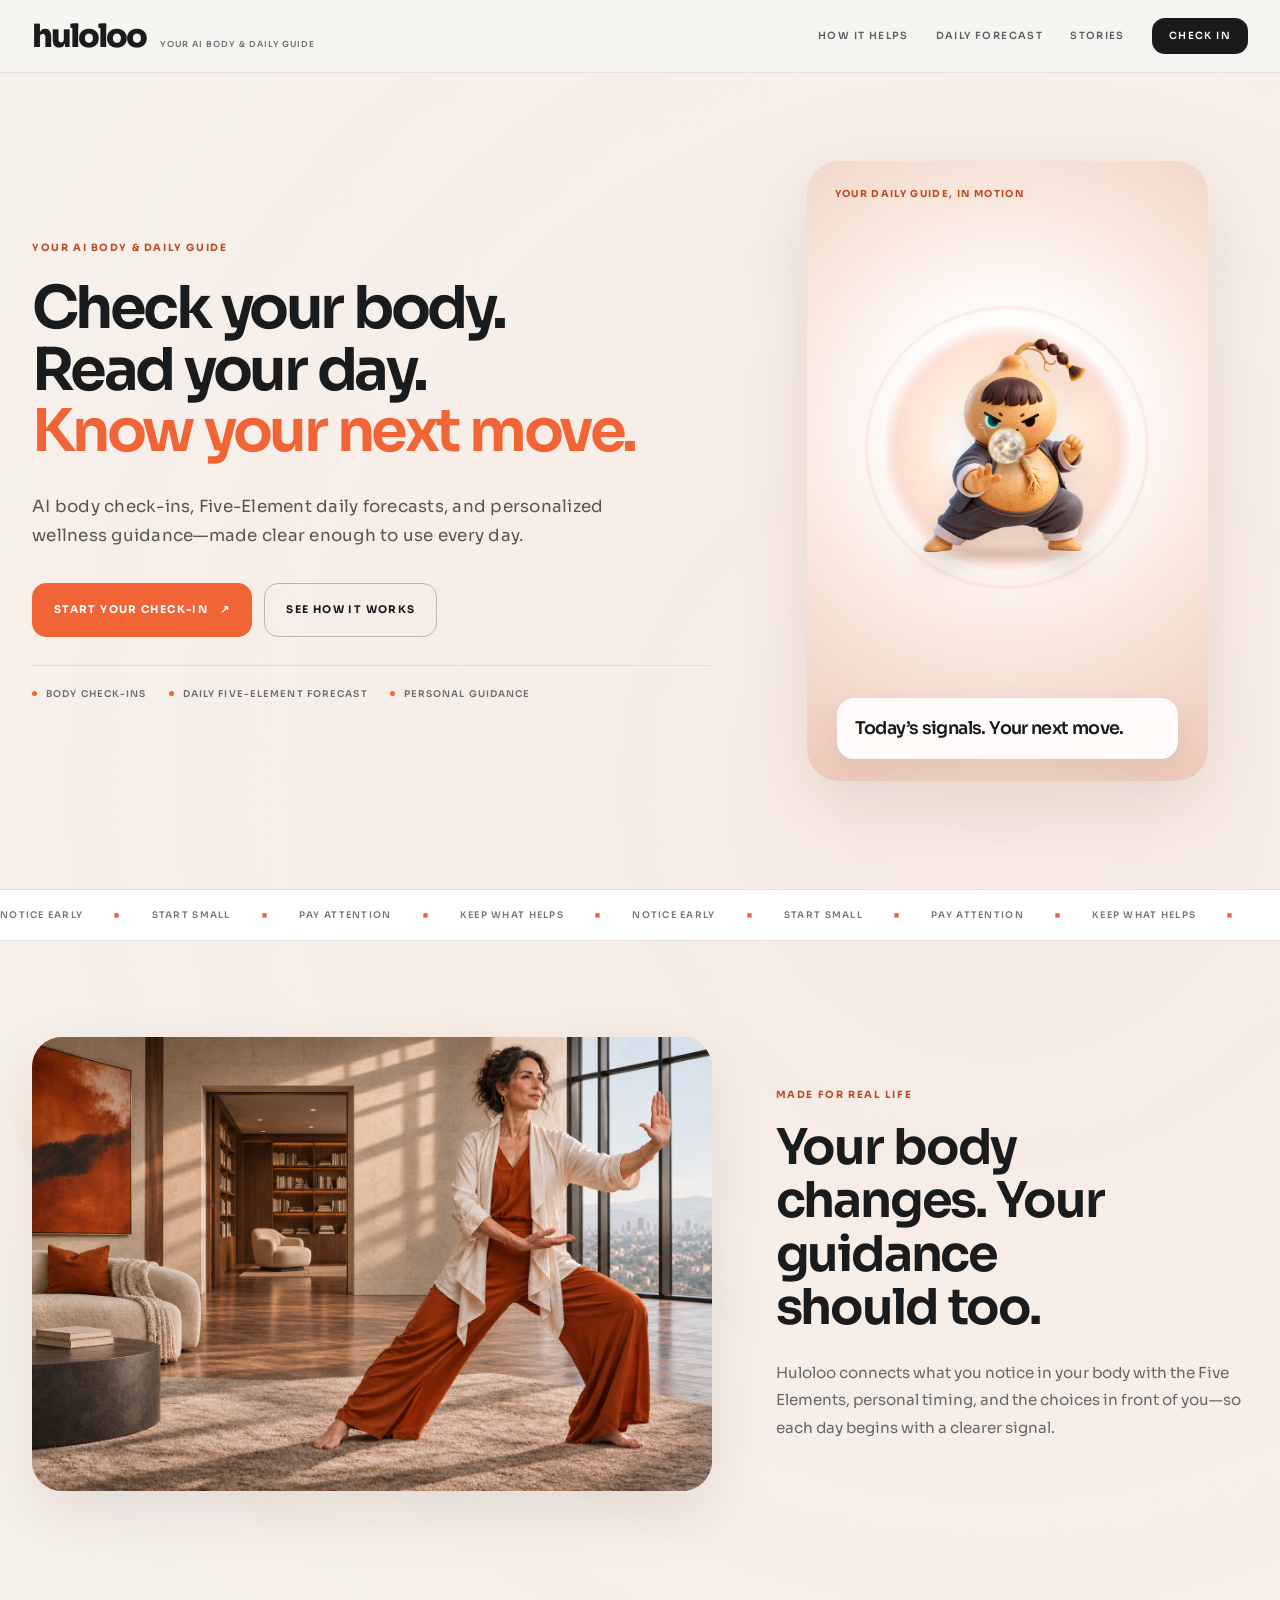
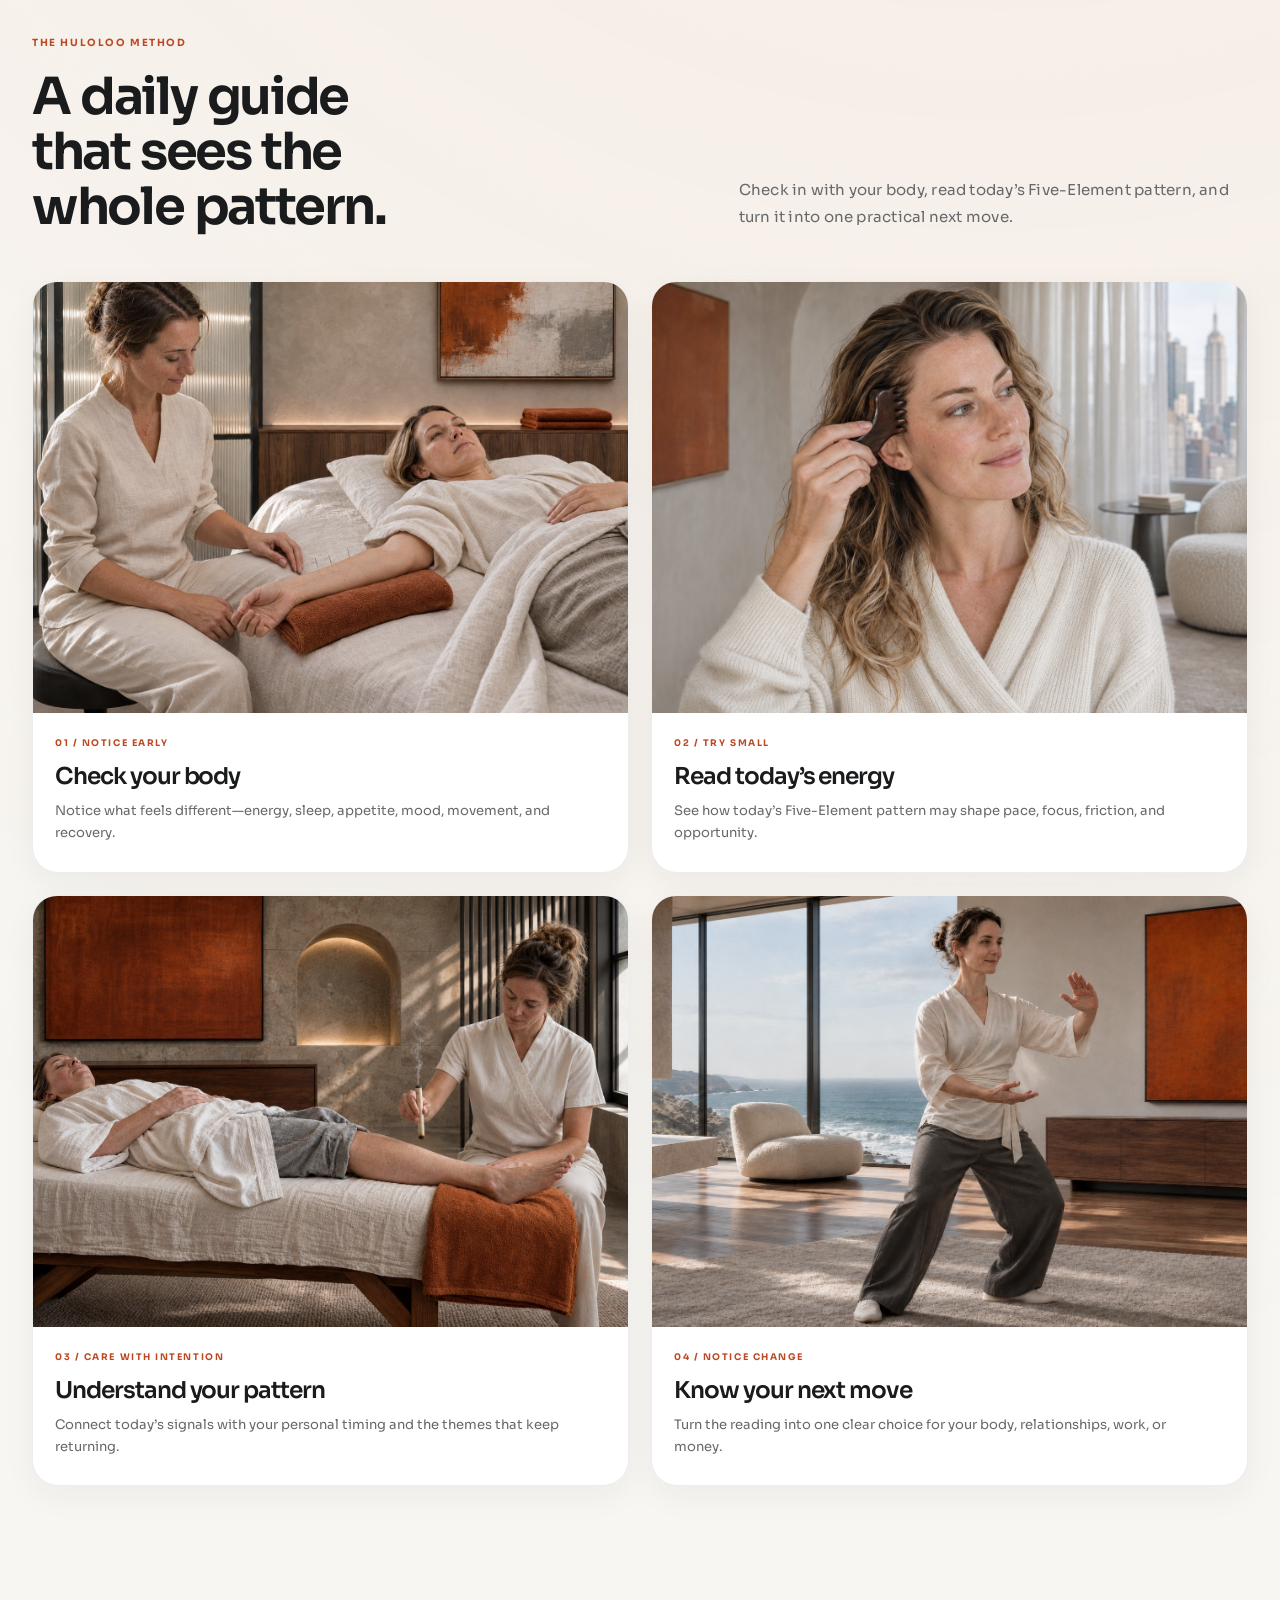
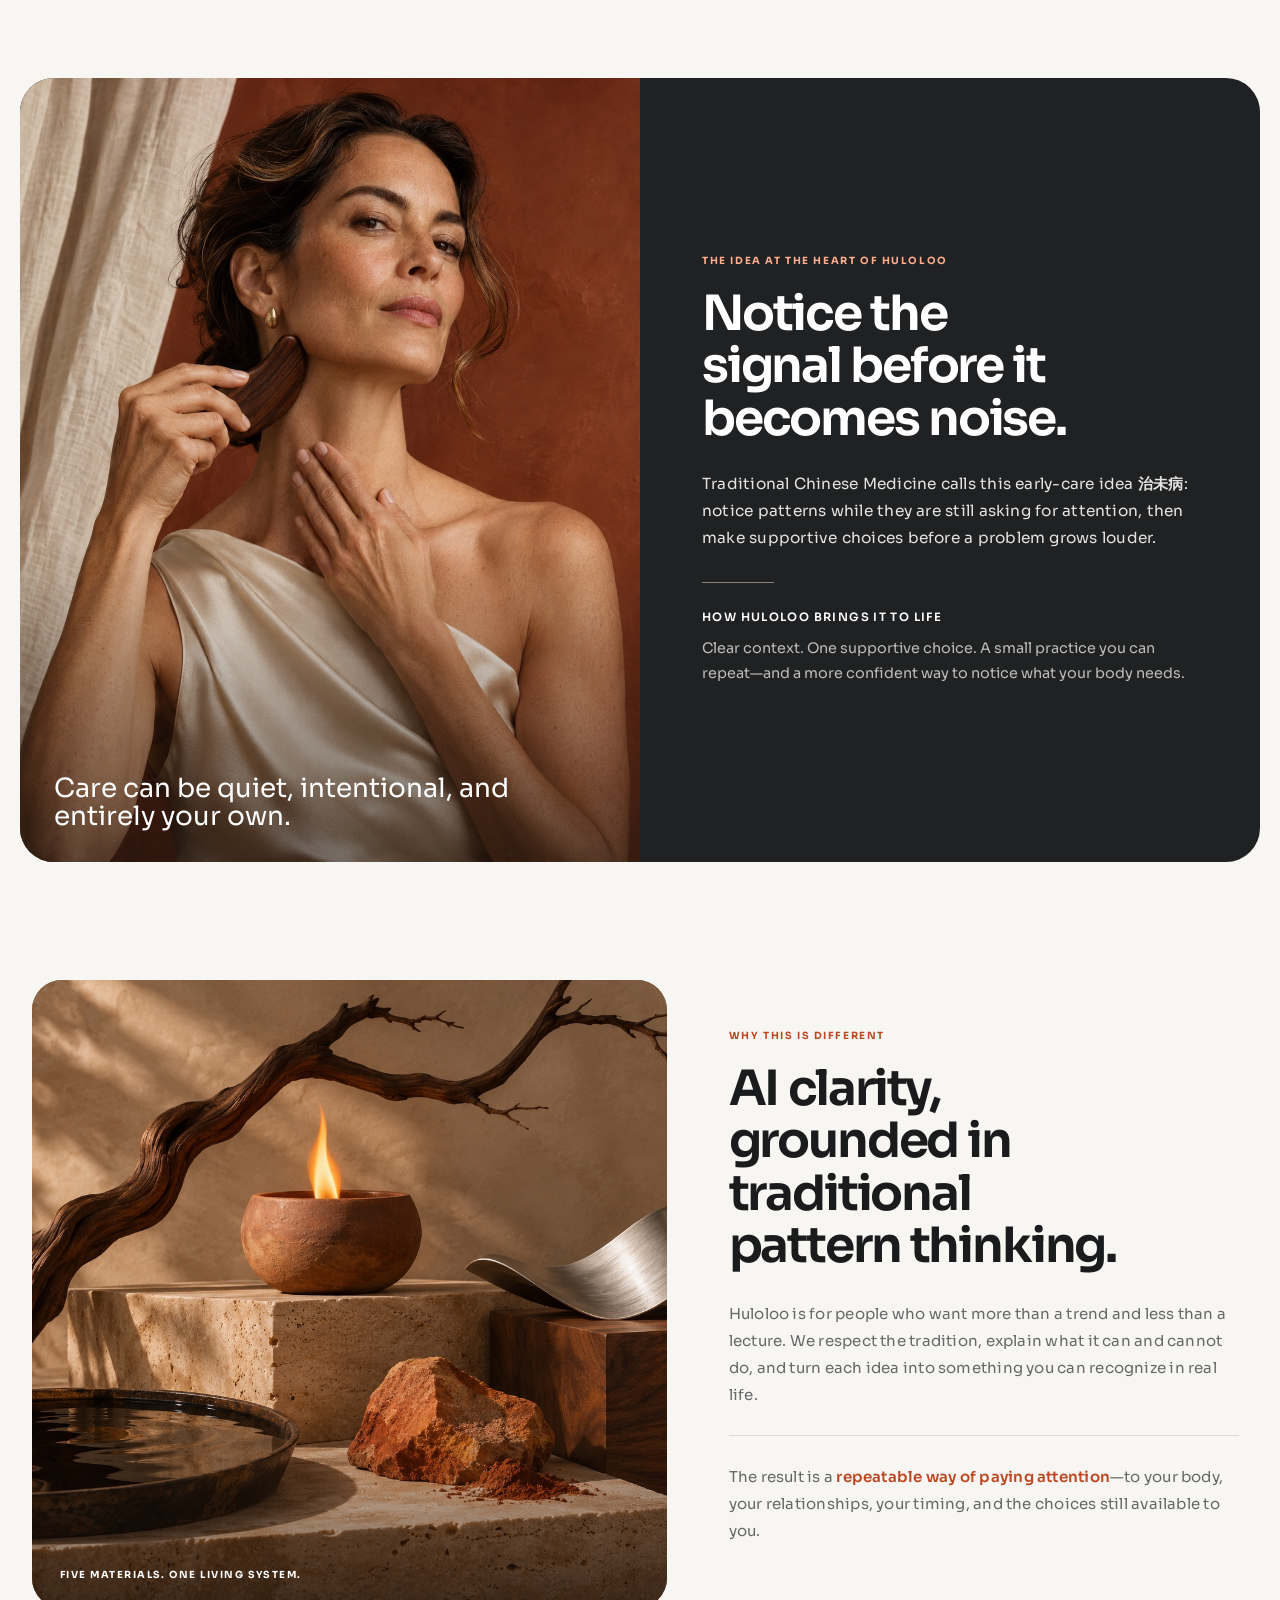
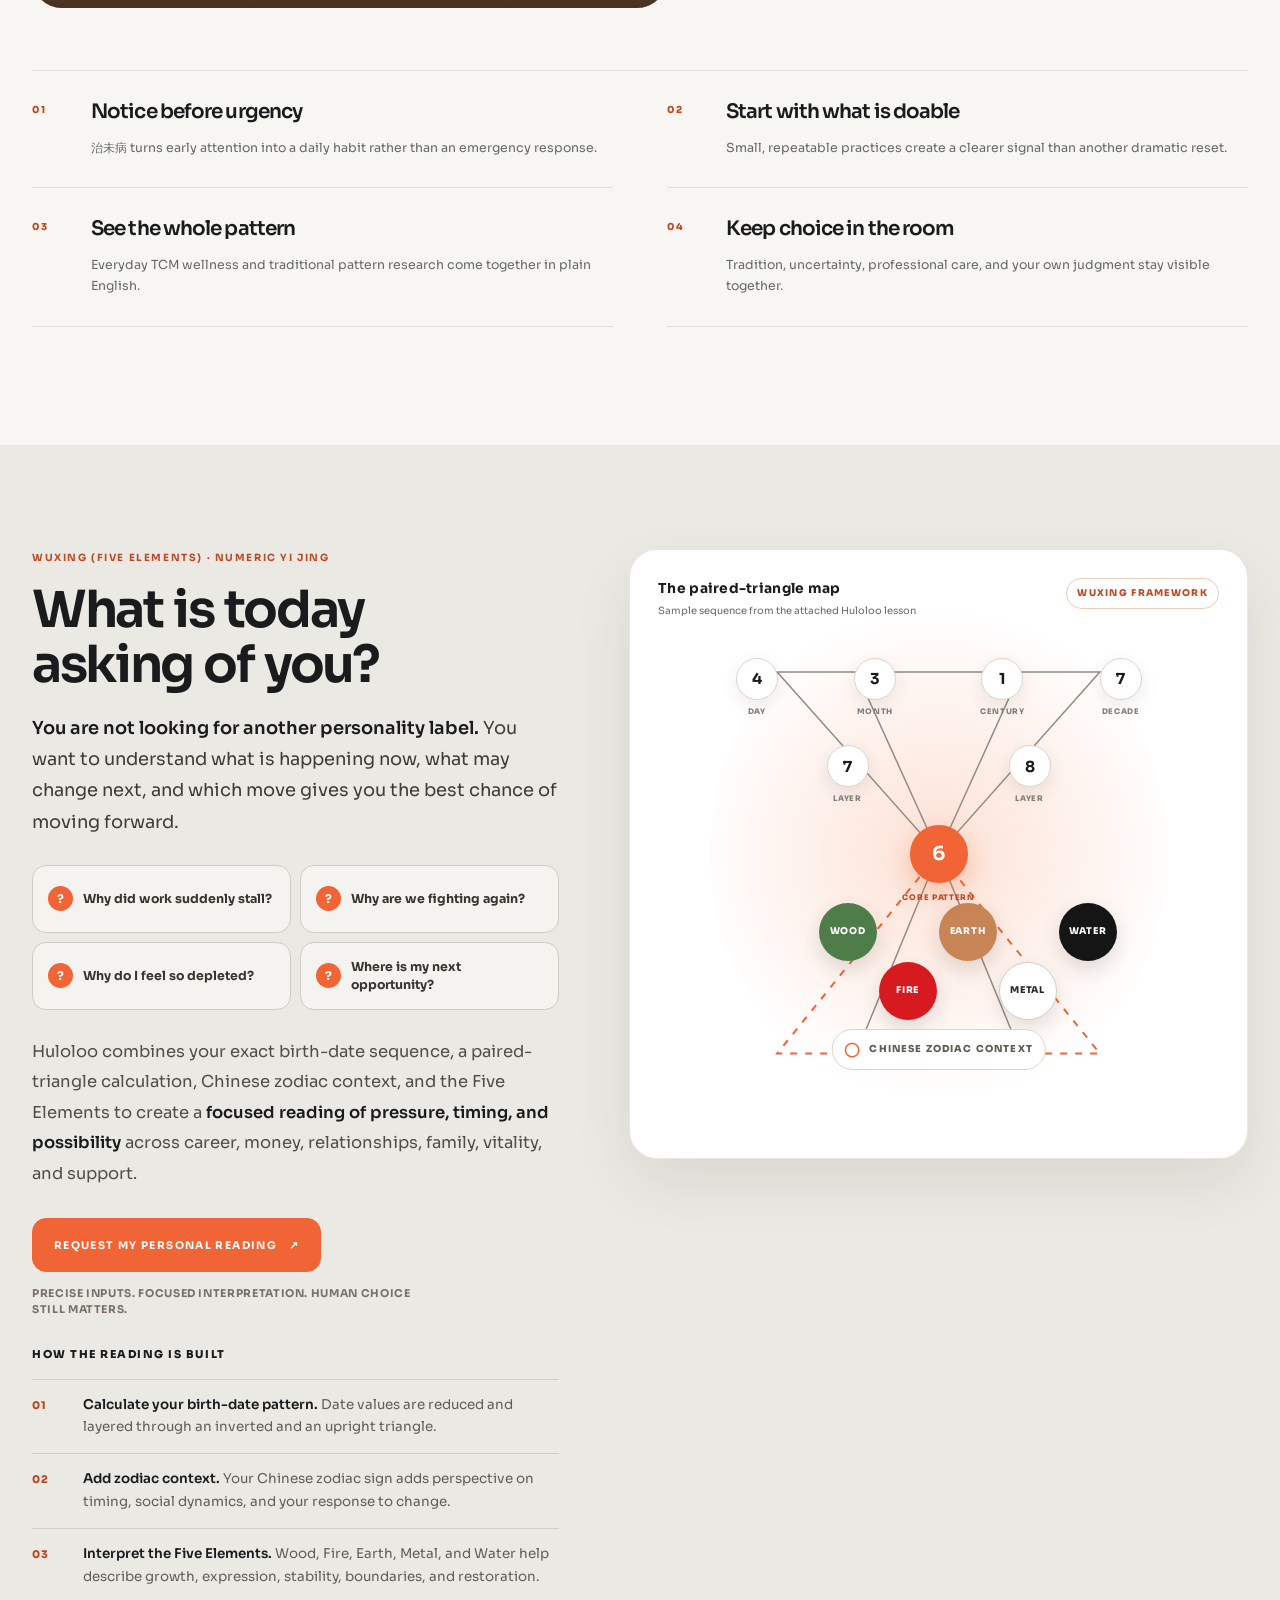
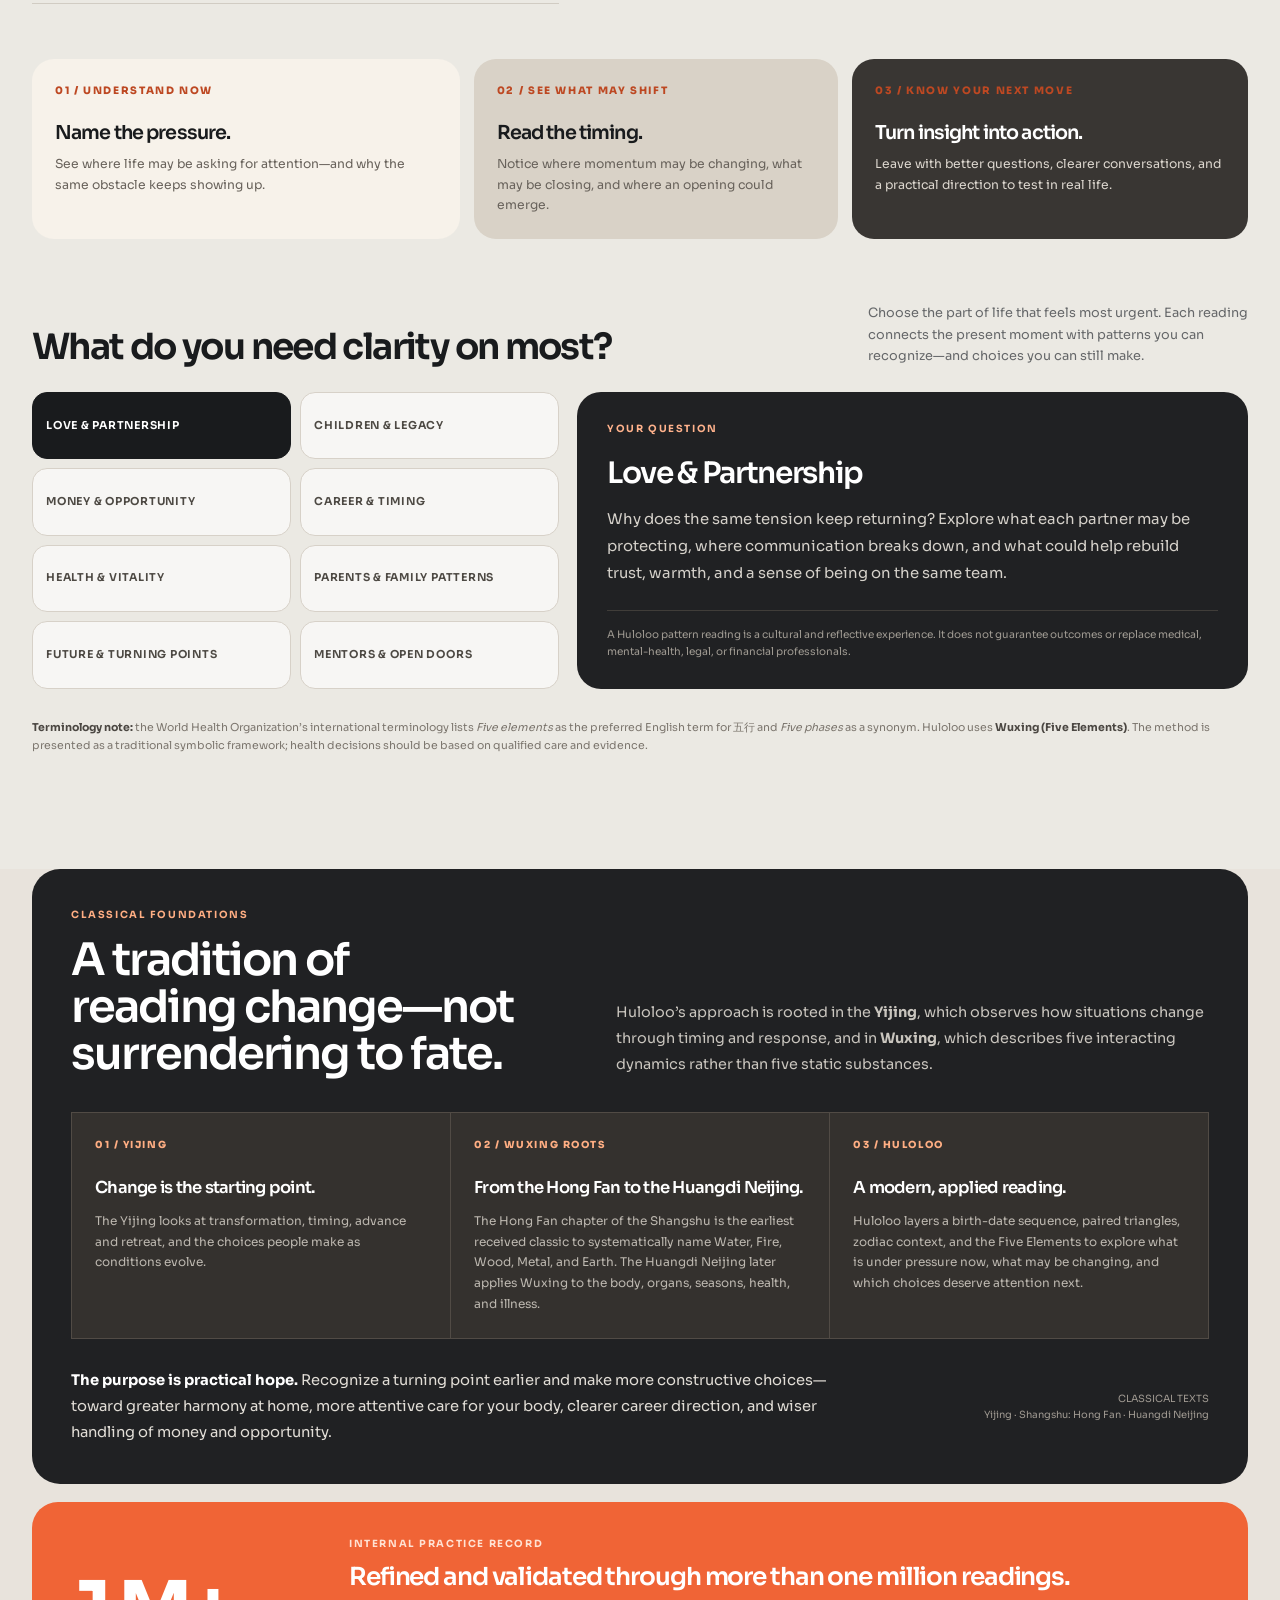
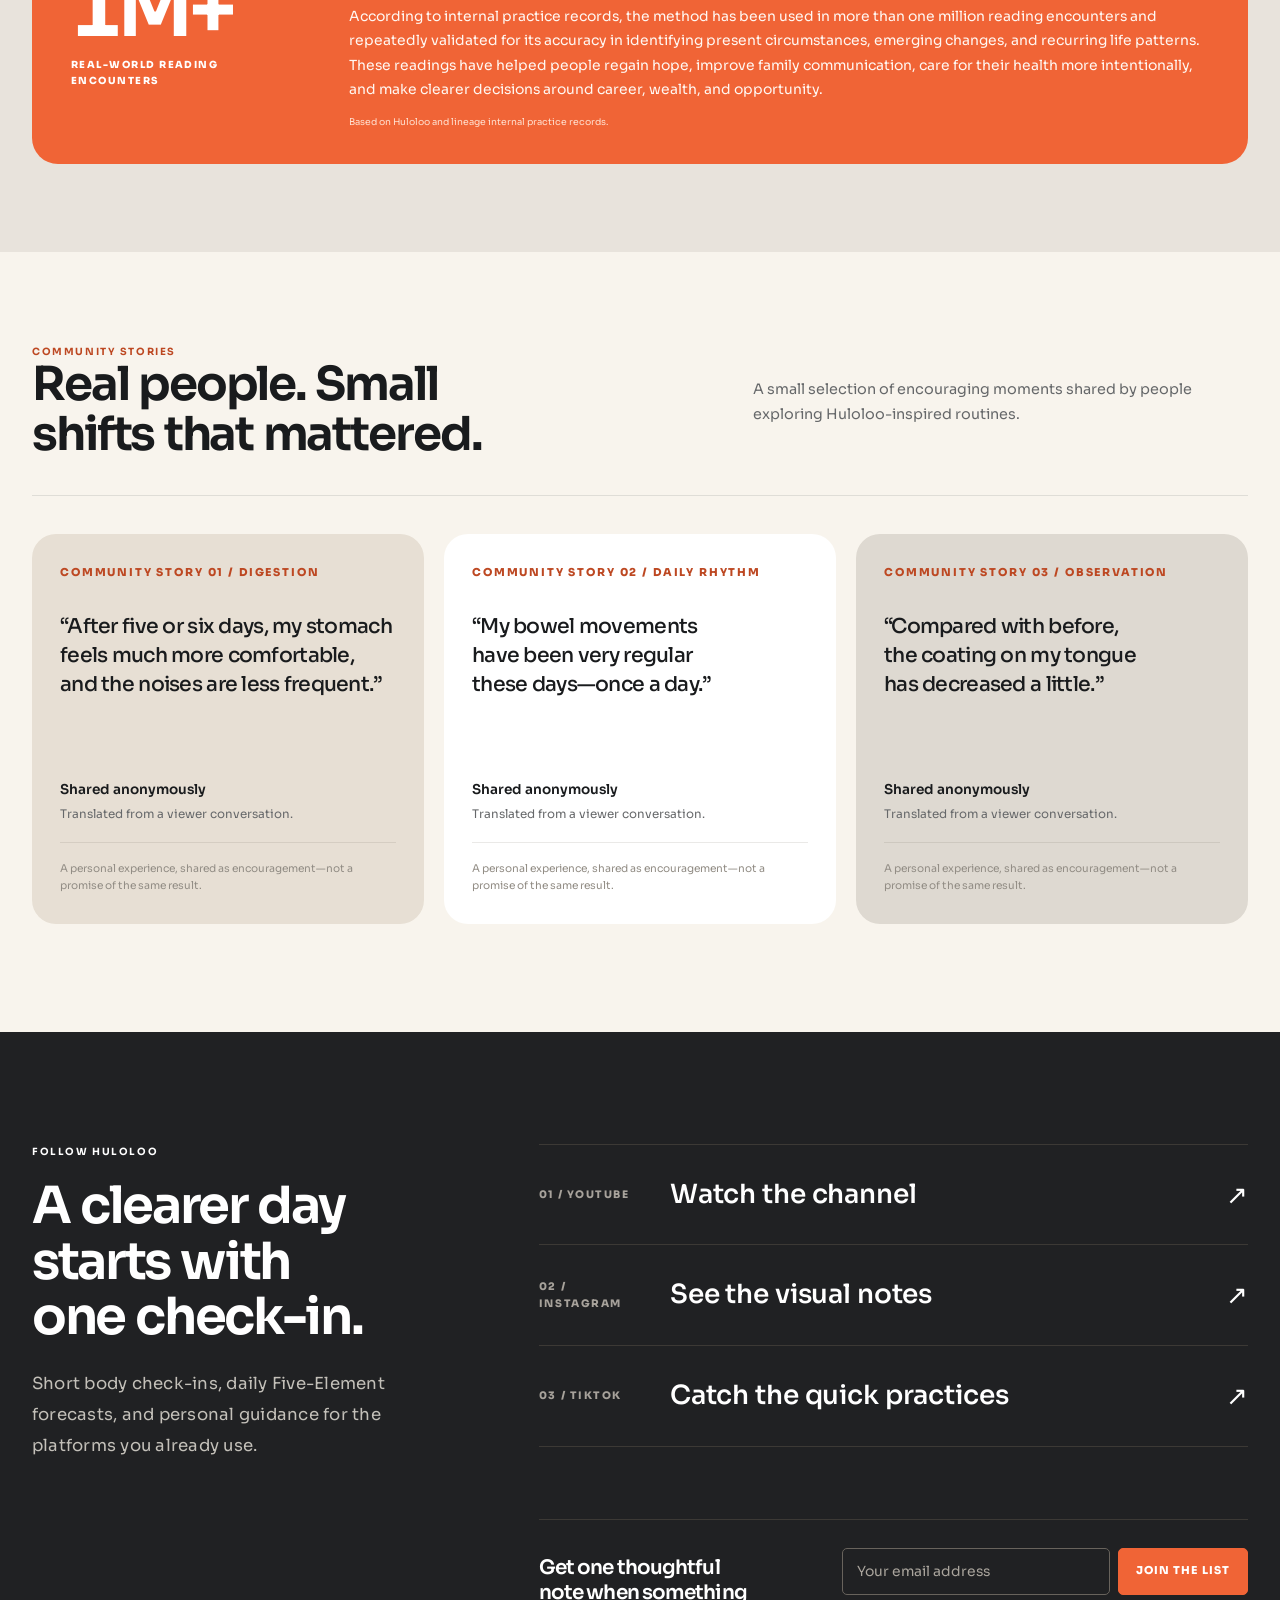
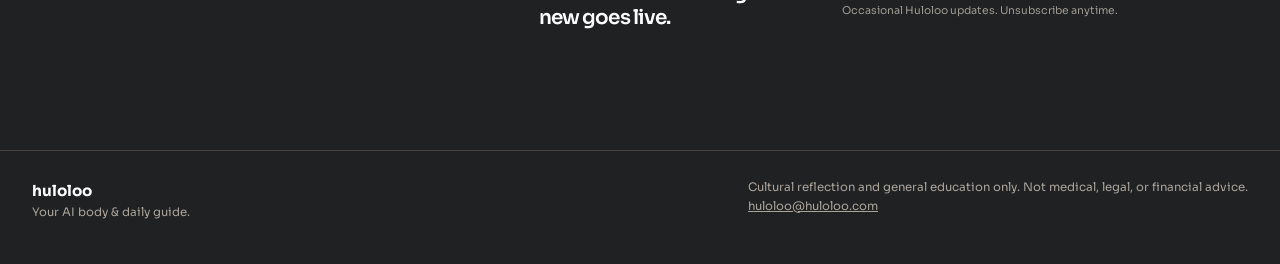
==== commit 8462d26e: "Rebuild landing page around AI daily guide brand" ====
--- a/index.html
+++ b/index.html
@@ -3,24 +3,24 @@
 <head>
   <meta charset="utf-8">
   <meta name="viewport" content="width=device-width, initial-scale=1">
-  <meta name="description" content="Huloloo combines Wuxing (Five Elements), Chinese zodiac context, and Numeric Yi Jing pattern readings to explore timing, relationships, career, money, vitality, and opportunity.">
+  <meta name="description" content="Huloloo is your AI body and daily guide—combining body check-ins, Five-Element daily forecasts, and personalized wellness guidance.">
   <meta name="robots" content="index,follow,max-image-preview:large">
   <link rel="canonical" href="https://en.huloloo.com/">
   <link rel="icon" type="image/png" href="assets/splash/pose-final.png">
   <link rel="preconnect" href="https://fonts.googleapis.com">
   <link rel="preconnect" href="https://fonts.gstatic.com" crossorigin>
-  <link href="https://fonts.googleapis.com/css2?family=Cormorant+Garamond:ital,wght@0,500;0,600;1,500&amp;family=DM+Sans:wght@400;500;600;700&amp;display=swap" rel="stylesheet">
+  <link href="https://fonts.googleapis.com/css2?family=Sora:wght@400;500;600;700;800&amp;display=swap" rel="stylesheet">
   <meta property="og:type" content="website">
   <meta property="og:site_name" content="Huloloo TCM">
   <meta property="og:url" content="https://en.huloloo.com/">
-  <meta property="og:title" content="Huloloo | Wuxing &amp; Personal Pattern Readings">
-  <meta property="og:description" content="Understand what is under pressure now, what may be shifting next, and where your best opportunities may be opening.">
+  <meta property="og:title" content="huloloo | Your AI Body &amp; Daily Guide">
+  <meta property="og:description" content="Check your body. Read your day. Know your next move.">
   <meta property="og:image" content="https://en.huloloo.com/assets/splash/pose-final.png">
   <meta name="twitter:card" content="summary_large_image">
-  <meta name="twitter:title" content="Huloloo | Wuxing &amp; Personal Pattern Readings">
-  <meta name="twitter:description" content="Understand what is under pressure now, what may be shifting next, and where your best opportunities may be opening.">
+  <meta name="twitter:title" content="huloloo | Your AI Body &amp; Daily Guide">
+  <meta name="twitter:description" content="Check your body. Read your day. Know your next move.">
   <meta name="twitter:image" content="https://en.huloloo.com/assets/splash/pose-final.png">
-  <title>Huloloo | Wuxing &amp; Personal Pattern Readings</title>
+  <title>huloloo | Your AI Body &amp; Daily Guide</title>
   <style>
     :root{--orange:#f2692d;--orange-dark:#c65019;--orange-pale:#fff0e7;--paper:#f6f5f1;--ink:#1b1917;--muted:#6f6c66;--line:#ddd9d1;--white:#fff;--sans:"Helvetica Neue","Avenir Next",Arial,sans-serif}
     *{box-sizing:border-box}html{scroll-behavior:smooth}body{margin:0;background:var(--paper);color:var(--ink);font-family:var(--sans);font-size:16px;line-height:1.7;-webkit-font-smoothing:antialiased}a{color:inherit}.progress{position:fixed;z-index:100;top:0;left:0;width:0;height:3px;background:var(--orange);transition:width .08s linear}.wrap{width:min(1180px,calc(100% - 64px));margin:0 auto}
@@ -130,27 +130,50 @@
     .lens-buttons{grid-template-columns:1fr 1fr}.lens-button{min-height:62px}
     @media(max-width:1000px){.hero-orbit-hero{min-height:580px}.lifestyle-feature{grid-template-columns:1fr;gap:35px;padding-top:88px}.lifestyle-copy{max-width:680px}.case-head{grid-template-columns:1fr;gap:18px}.case-head h2{max-width:17ch}}
     @media(max-width:700px){.hero-orbit-hero{min-height:470px;padding:38px 16px 16px}.hero-orbit-hero .hero-energy{width:min(76%,290px)}.hero-orbit-hero .hero-halo{width:min(72%,270px)}.hero-orbit-hero .hero-mascot-label{left:17px;top:16px}.hero-orbit-hero .hero-caption strong{font-size:1.18rem}.lifestyle-feature{padding:76px 0 20px}.lifestyle-frame{border-radius:17px}.lifestyle-copy h2{font-size:3.2rem}.case-section{padding-top:80px}.case-head{margin-bottom:28px;padding-bottom:26px}.case-head h2{font-size:3rem}.lens-buttons{grid-template-columns:1fr}}
+
+    /* 2026 brand system: one rounded type family, warm AI-wellness surfaces, Check → Read → Move. */
+    :root{--orange:#f06436;--orange-dark:#bd4822;--orange-pale:#f7dfd3;--paper:#f7f6f2;--ink:#191b1d;--muted:#66686a;--line:#dfddd7;--charcoal:#202123;--soft-gray:#e9e7e1;--white:#fff;--sans:"Sora",Arial,sans-serif;--serif:"Sora",Arial,sans-serif}
+    html{background:var(--paper)}body,button,input,.button,.submit,h1,h2,h3,h4,.brand strong,.editorial-hero-caption strong,.prevention-photo figcaption,.case-quote,.channel strong,.email h3{font-family:var(--sans)}
+    body{background:radial-gradient(circle at 78% 8%,rgba(240,100,54,.08),transparent 24%),var(--paper);color:var(--ink);line-height:1.65}
+    .wrap{width:min(1240px,calc(100% - 64px))}section{padding:104px 0}
+    header{background:rgba(247,246,242,.9);border-color:rgba(25,27,29,.09)}nav{height:72px}.brand{gap:15px}.brand strong{font-size:2rem;font-weight:800;letter-spacing:-.065em}.brand span{color:#707276;font-size:.52rem;font-weight:600;letter-spacing:.13em}.nav-links{gap:27px}.nav-links a{color:#5e6063;font-size:.62rem;font-weight:600}.nav-links .nav-button{padding:10px 17px;border:0;border-radius:13px;background:var(--ink);color:#fff}
+    h1,h2,h3,h4{font-family:var(--sans);letter-spacing:-.045em;text-wrap:balance}h1,h2{font-weight:650}h3,h4{font-weight:600}.eyebrow{color:var(--orange-dark);font-size:.62rem;font-weight:700;letter-spacing:.16em}.lead{color:#5b5d60;font-size:1.03rem;line-height:1.75}
+    .hero-editorial{grid-template-columns:minmax(0,1.17fr) minmax(430px,.83fr);gap:56px;padding:72px 0 92px}.hero-editorial .hero-copy{padding:8px 0}.hero-editorial h1{max-width:none;margin:22px 0 30px;font-size:clamp(3.4rem,4.6vw,4.9rem);font-weight:650;line-height:1.04;letter-spacing:-.06em}.hero-editorial h1 span{display:block;white-space:nowrap}.hero-editorial h1 span:last-child{color:var(--orange)}.hero-editorial .lead{max-width:610px;font-size:1.05rem}.hero-editorial .hero-actions{margin:32px 0 28px}.button{min-height:54px;padding:15px 21px;border-radius:14px;font-size:.66rem;font-weight:700}.button.secondary{border-color:#b9b7b1}.hero-signals{gap:10px 22px;padding-top:21px;color:#6b6d70;font-size:.58rem;font-weight:600}.hero-signals span:before{background:var(--orange)}
+    .hero-orbit-hero{min-height:620px;padding:38px 30px 22px;border-radius:32px;background:radial-gradient(circle at 50% 42%,#fff 0 23%,#f9e8df 53%,#edc9b8 100%);box-shadow:0 26px 70px rgba(111,69,45,.13)}.hero-orbit-hero .hero-energy{width:min(76%,430px)}.hero-orbit-hero .hero-halo{width:min(72%,410px)}.hero-orbit-hero .hero-mascot-label{font-size:.6rem;font-weight:700;letter-spacing:.14em}.hero-orbit-hero .hero-caption{padding:16px 18px;border:0;border-radius:17px;background:rgba(255,255,255,.9);box-shadow:0 12px 30px rgba(92,54,34,.1)}.hero-orbit-hero .hero-caption strong{font-size:1.1rem;font-weight:600;letter-spacing:-.035em}
+    .marquee{border-color:#e5e2dc;background:#fff}.marquee-track{color:#747679;font-size:.57rem;font-weight:600;letter-spacing:.14em}
+    .lifestyle-feature{grid-template-columns:minmax(0,1.18fr) minmax(340px,.82fr);gap:64px;padding:96px 0 40px}.lifestyle-frame{border-radius:30px;box-shadow:0 22px 60px rgba(68,46,33,.11)}.lifestyle-copy{max-width:480px}.lifestyle-copy h2{max-width:12ch;font-size:clamp(2.75rem,3.85vw,4rem);font-weight:650;line-height:1.08}.lifestyle-copy p{font-size:.95rem}
+    .editorial-intro{grid-template-columns:minmax(0,1fr) minmax(360px,.8fr);gap:70px;align-items:end;margin-bottom:46px}.editorial-intro h2{max-width:13ch;font-size:clamp(2.75rem,4vw,4.1rem);font-weight:650;line-height:1.08}.editorial-intro>p{max-width:510px;font-size:.94rem}
+    .pillars{gap:22px}.pillar{border:1px solid rgba(25,27,29,.08);border-radius:26px;background:#fff;box-shadow:0 10px 32px rgba(46,37,31,.05)}.pillar figure,.pillar:nth-child(2) figure,.pillar:nth-child(3) figure{border-radius:24px 24px 0 0}.pillar-body{padding:23px 22px 27px}.pillar-index{font-size:.57rem;font-weight:700}.pillar h3{font-size:1.45rem;font-weight:600}.pillar p{font-size:.82rem}
+    .prevention{margin:88px auto 0;width:min(1320px,calc(100% - 40px));border-radius:34px;background:var(--charcoal);overflow:hidden}.prevention-shell{width:100%;grid-template-columns:1fr 1fr}.prevention-photo,.prevention-photo img{min-height:610px}.prevention-copy{padding:62px}.prevention-copy h2{max-width:11ch;font-size:clamp(2.8rem,3.8vw,4rem);font-weight:650;line-height:1.08}.prevention .eyebrow{color:#ffad8e}.prevention-copy .lead{color:#e5e4e1}.prevention-callout{color:#bdbdb8}
+    .difference-section{padding:118px 0}.difference{gap:62px}.difference-visual{border-radius:30px}.difference .section-intro h2{max-width:11ch;font-size:clamp(2.75rem,3.8vw,4rem);font-weight:650;line-height:1.08}.difference-lead{font-size:.95rem}.advantage-list{margin-top:62px}.advantage h3{font-size:1.25rem}.advantage p{font-size:.78rem}
+    .pattern-section{background:#ebe9e3}.pattern-copy h2{max-width:11ch;font-family:var(--sans);font-size:clamp(2.85rem,4vw,4.15rem);font-weight:650;line-height:1.08}.pattern-stage{border-radius:28px;background:#fff;box-shadow:0 24px 60px rgba(44,39,34,.09)}.pattern-question{border-radius:14px}.reading-promise{gap:14px}.promise-card{border-radius:22px}.promise-card h3{font-family:var(--sans);font-size:1.2rem}.lens-intro h3{font-size:2.25rem;font-weight:650}.lens-button{border-radius:15px;font-weight:650}.lens-detail{border-radius:24px}.lens-detail h3{font-family:var(--sans);font-weight:600}.classical-foundation{border-radius:28px}.foundation-head h3{font-family:var(--sans);font-size:clamp(2.2rem,3.5vw,3.45rem);font-weight:600}.foundation-card h4{font-family:var(--sans)}
+    .practice-proof{border-radius:26px;background:var(--orange)}.proof-stat strong{font-family:var(--sans);font-weight:700;letter-spacing:-.07em}.proof-copy h3{font-family:var(--sans)}
+    .case-section{padding:92px 0 108px}.case-head{gap:52px}.case-head h2{max-width:18ch;font-size:clamp(2.75rem,3.65vw,3.85rem);font-weight:650;line-height:1.08}.case-card:nth-child(n){min-height:390px;border-radius:24px}.case-quote,.case-card:nth-child(1) .case-quote{font-family:var(--sans);font-size:1.28rem;font-weight:500;letter-spacing:-.035em;line-height:1.42}
+    .social{background:var(--charcoal)}.social .section-intro h2{max-width:11ch;font-size:clamp(2.8rem,4vw,4.1rem);font-weight:650;line-height:1.08}.channel strong{font-family:var(--sans);font-size:1.65rem;font-weight:550}.email h3{font-family:var(--sans);font-size:1.25rem;font-weight:600}
+    footer{background:var(--charcoal)}
+    @media(max-width:1000px){.hero-editorial{grid-template-columns:1fr;gap:46px}.hero-editorial h1{max-width:740px}.hero-orbit-hero{min-height:580px}.lifestyle-feature{grid-template-columns:1fr}.editorial-intro{grid-template-columns:1fr;gap:20px}.prevention{width:100%;border-radius:0}.prevention-shell{grid-template-columns:1fr}.case-grid{grid-template-columns:1fr 1fr}.social .wrap{grid-template-columns:1fr}}
+    @media(max-width:700px){.wrap{width:calc(100% - 32px)}nav{height:68px}.brand strong{font-size:1.7rem}.hero-editorial{padding:48px 0 70px}.hero-editorial h1{font-size:clamp(2.8rem,13.5vw,4rem);line-height:1.08}.hero-editorial h1 span{white-space:normal}.hero-editorial .lead{font-size:.94rem}.hero-actions{display:grid}.hero-actions .button{width:100%}.hero-orbit-hero{min-height:470px}.lifestyle-feature{padding-top:72px}.lifestyle-copy h2,.editorial-intro h2,.case-head h2{font-size:2.7rem}.pillars,.case-grid{grid-template-columns:1fr}.prevention-copy{padding:58px 24px 68px}.prevention-copy h2{font-size:2.7rem}.difference .section-intro h2,.pattern-copy h2,.social .section-intro h2{font-size:2.75rem}.lens-intro h3{font-size:1.85rem}.case-card:nth-child(n){min-height:0}.social .wrap{gap:42px}}
   </style>
 </head>
 <body>
   <div class="progress" aria-hidden="true"></div>
-  <header><div class="wrap"><nav><a class="brand" href="#top"><strong>Huloloo</strong><span>WUXING / PERSONAL PATTERN READINGS</span></a><div class="nav-links"><a href="#why">Why Huloloo</a><a href="#patterns">Pattern map</a><a href="#cases">Stories</a><a class="nav-button" href="#social">Follow along</a></div></nav></div></header>
+  <header><div class="wrap"><nav><a class="brand" href="#top"><strong>huloloo</strong><span>YOUR AI BODY &amp; DAILY GUIDE</span></a><div class="nav-links"><a href="#why">How it helps</a><a href="#patterns">Daily forecast</a><a href="#cases">Stories</a><a class="nav-button" href="#patterns">Check in</a></div></nav></div></header>
 
   <main id="top">
     <section class="hero hero-editorial wrap">
       <div class="hero-copy reveal">
-        <div class="eyebrow">Traditional insight for modern life</div>
-        <h1>What is your body—and your life—trying to tell you?</h1>
-        <p class="lead">Huloloo brings practical TCM wellness and Wuxing-based personal readings into one beautiful, clear experience: notice what is changing, understand the pattern, and choose your next step with more confidence.</p>
-        <div class="hero-actions"><a class="button" href="#patterns">Explore your pattern <span>↗</span></a><a class="button secondary" href="#why">Discover the practices</a></div>
-        <div class="hero-signals" aria-label="Huloloo approach"><span>Everyday TCM</span><span>Wuxing insight</span><span>Personal timing</span></div>
+        <div class="eyebrow">Your AI body &amp; daily guide</div>
+        <h1><span>Check your body.</span><span>Read your day.</span><span>Know your next move.</span></h1>
+        <p class="lead">AI body check-ins, Five-Element daily forecasts, and personalized wellness guidance—made clear enough to use every day.</p>
+        <div class="hero-actions"><a class="button" href="#patterns">Start your check-in <span>↗</span></a><a class="button secondary" href="#why">See how it works</a></div>
+        <div class="hero-signals" aria-label="Huloloo approach"><span>Body check-ins</span><span>Daily Five-Element forecast</span><span>Personal guidance</span></div>
       </div>
-      <figure class="hero-visual mascot-hero hero-orbit-hero reveal"><span class="hero-mascot-label">Meet the Huloloo guide</span><div class="hero-mascot-stage"><div class="hero-halo" aria-hidden="true"></div><div class="hero-energy"><img class="hero-orb hero-orb--earth" src="assets/splash/orb-earth-v3.png" alt="" aria-hidden="true"><img class="hero-orb hero-orb--wood" src="assets/splash/orb-wood-v3.png" alt="" aria-hidden="true"><img class="hero-orb hero-orb--fire" src="assets/splash/orb-fire-v3.png" alt="" aria-hidden="true"><img class="hero-orb hero-orb--water" src="assets/splash/orb-water-v3.png" alt="" aria-hidden="true"><img class="hero-orb hero-orb--metal" src="assets/splash/orb-metal-v3.png" alt="" aria-hidden="true"><img class="hero-mascot" src="assets/splash/pose-final.png" alt="Barefoot Huloloo mascot guiding five Wuxing energy balls in a Tai Chi pose"></div></div><figcaption class="hero-caption"><strong>Five energies in motion. One clearer next step.</strong></figcaption></figure>
+      <figure class="hero-visual mascot-hero hero-orbit-hero reveal"><span class="hero-mascot-label">Your daily guide, in motion</span><div class="hero-mascot-stage"><div class="hero-halo" aria-hidden="true"></div><div class="hero-energy"><img class="hero-orb hero-orb--earth" src="assets/splash/orb-earth-v3.png" alt="" aria-hidden="true"><img class="hero-orb hero-orb--wood" src="assets/splash/orb-wood-v3.png" alt="" aria-hidden="true"><img class="hero-orb hero-orb--fire" src="assets/splash/orb-fire-v3.png" alt="" aria-hidden="true"><img class="hero-orb hero-orb--water" src="assets/splash/orb-water-v3.png" alt="" aria-hidden="true"><img class="hero-orb hero-orb--metal" src="assets/splash/orb-metal-v3.png" alt="" aria-hidden="true"><img class="hero-mascot" src="assets/splash/pose-final.png" alt="Huloloo guiding five Wuxing energy balls in a Tai Chi pose"></div></div><figcaption class="hero-caption"><strong>Today’s signals. Your next move.</strong></figcaption></figure>
     </section>
 
     <div class="marquee" aria-hidden="true"><div class="marquee-track">NOTICE EARLY <b>•</b> START SMALL <b>•</b> PAY ATTENTION <b>•</b> KEEP WHAT HELPS <b>•</b> NOTICE EARLY <b>•</b> START SMALL <b>•</b> PAY ATTENTION <b>•</b> KEEP WHAT HELPS <b>•</b></div></div>
 
-    <section class="lifestyle-feature wrap"><figure class="lifestyle-frame reveal"><img src="assets/editorial/hero-editorial-vogue-v4.jpg" alt="Confident woman fully visible from head to feet, with both hands visible, practicing a slow Tai Chi-inspired movement in a California residence"></figure><div class="lifestyle-copy reveal"><div class="eyebrow">A clearer way to begin</div><h2>Space to move. Time to notice.</h2><p>Huloloo connects traditional pattern awareness with a modern rhythm of life—so insight feels calm, practical, and possible to act on.</p></div></section>
+    <section class="lifestyle-feature wrap"><figure class="lifestyle-frame reveal"><img src="assets/editorial/hero-editorial-vogue-v4.jpg" alt="Confident woman fully visible from head to feet, with both hands visible, practicing a slow Tai Chi-inspired movement in a California residence"></figure><div class="lifestyle-copy reveal"><div class="eyebrow">Made for real life</div><h2>Your body changes. Your guidance should too.</h2><p>Huloloo connects what you notice in your body with the Five Elements, personal timing, and the choices in front of you—so each day begins with a clearer signal.</p></div></section>
 
     <section id="why" class="wrap"><div class="section-intro editorial-intro reveal"><div><div class="eyebrow">The Huloloo method</div><h2>Wellness that feels lived in—not added on.</h2></div><p>Huloloo translates a family-rooted TCM perspective into visual, practical guidance. Begin with one clear idea, try one gentle practice, and notice what changes in your own experience.</p></div><div class="pillars"><article class="pillar reveal"><figure><img src="assets/editorial/acupuncture-editorial-v4.jpg" alt="Woman resting comfortably during an acupuncture session with a practitioner in a refined Manhattan studio"></figure><div class="pillar-body"><span class="pillar-index">01 / NOTICE EARLY</span><h3>See the pattern sooner</h3><p>Sleep, food, movement, mood, and daily rhythm can be useful things to notice before a small concern becomes a bigger question.</p></div></article><article class="pillar reveal"><figure><img src="assets/editorial/guasha-editorial-v5.jpg" alt="Woman using a wooden gua sha tool near her hairline in a sunlit Manhattan residence"></figure><div class="pillar-body"><span class="pillar-index">02 / TRY SMALL</span><h3>Practice without the overhaul</h3><p>Short routines, seasonal ideas, and gentle care that can fit inside an ordinary day rather than requiring a new identity.</p></div></article><article class="pillar reveal"><figure><img src="assets/editorial/moxibustion-editorial-v4.jpg" alt="Woman receiving a moxibustion-inspired wellness treatment from a practitioner in a contemporary desert retreat"></figure><div class="pillar-body"><span class="pillar-index">03 / CARE WITH INTENTION</span><h3>Learn the ritual clearly</h3><p>Understand the tradition, the setting, and the questions to ask before exploring a hands-on practice with qualified care.</p></div></article><article class="pillar reveal"><figure><img src="assets/editorial/everyday-movement-editorial-v3.jpg" alt="Woman practicing a gentle Tai Chi movement in a coastal California residence"></figure><div class="pillar-body"><span class="pillar-index">04 / NOTICE CHANGE</span><h3>Look for useful feedback</h3><p>We value meaningful personal experience while staying honest about uncertainty, individual differences, and when to seek qualified care.</p></div></article></div></section>
 
@@ -167,12 +190,21 @@
     <section id="cases" class="case-section"><div class="wrap"><div class="case-head reveal"><div><div class="eyebrow">Community stories</div><h2>Small changes are worth noticing.</h2></div><p>A small selection of encouraging moments shared by people exploring Huloloo-inspired routines.</p></div><div class="case-grid"><article class="case-card reveal"><div class="case-num">COMMUNITY STORY 01 / DIGESTION</div><div class="case-quote">“After five or six days, my stomach feels much more comfortable, and the noises are less frequent.”</div><div class="case-source"><strong>Shared anonymously</strong>Translated from a viewer conversation.</div><div class="case-note">A personal experience, shared as encouragement—not a promise of the same result.</div></article><article class="case-card reveal"><div class="case-num">COMMUNITY STORY 02 / DAILY RHYTHM</div><div class="case-quote">“My bowel movements have been very regular these days—once a day.”</div><div class="case-source"><strong>Shared anonymously</strong>Translated from a viewer conversation.</div><div class="case-note">A personal experience, shared as encouragement—not a promise of the same result.</div></article><article class="case-card reveal"><div class="case-num">COMMUNITY STORY 03 / OBSERVATION</div><div class="case-quote">“Compared with before, the coating on my tongue has decreased a little.”</div><div class="case-source"><strong>Shared anonymously</strong>Translated from a viewer conversation.</div><div class="case-note">A personal experience, shared as encouragement—not a promise of the same result.</div></article></div></div></section>
 
 
-    <section id="social" class="social"><div class="wrap"><div class="section-intro reveal"><div class="eyebrow">Follow Huloloo</div><h2>One useful insight for your week.</h2><p>Short videos, visual notes, Wuxing (Five Elements), and personal pattern readings for the platforms you already use.</p></div><div class="channels"><a class="channel reveal" href="https://www.youtube.com/@HulolooTCM" target="_blank" rel="noreferrer"><small>01 / YouTube</small><strong>Watch the channel</strong><span>↗</span></a><a class="channel reveal" href="https://www.instagram.com/hulolootcm/" target="_blank" rel="noreferrer"><small>02 / Instagram</small><strong>See the visual notes</strong><span>↗</span></a><a class="channel reveal" href="https://www.tiktok.com/@hulolootcm" target="_blank" rel="noreferrer"><small>03 / TikTok</small><strong>Catch the quick practices</strong><span>↗</span></a></div><div class="email reveal"><h3>Get one thoughtful note when something new goes live.</h3><div><form id="social-form"><input id="email" name="email" type="email" placeholder="Your email address" autocomplete="email" required><button class="submit" type="submit">Join the list</button></form><p class="consent">Occasional Huloloo updates. Unsubscribe anytime.<span id="form-status" class="status" role="status" aria-live="polite"></span></p></div></div></div></section>
+    <section id="social" class="social"><div class="wrap"><div class="section-intro reveal"><div class="eyebrow">Follow huloloo</div><h2>One useful insight for your week.</h2><p>Short body check-ins, daily Five-Element forecasts, and personal guidance for the platforms you already use.</p></div><div class="channels"><a class="channel reveal" href="https://www.youtube.com/@HulolooTCM" target="_blank" rel="noreferrer"><small>01 / YouTube</small><strong>Watch the channel</strong><span>↗</span></a><a class="channel reveal" href="https://www.instagram.com/hulolootcm/" target="_blank" rel="noreferrer"><small>02 / Instagram</small><strong>See the visual notes</strong><span>↗</span></a><a class="channel reveal" href="https://www.tiktok.com/@hulolootcm" target="_blank" rel="noreferrer"><small>03 / TikTok</small><strong>Catch the quick practices</strong><span>↗</span></a></div><div class="email reveal"><h3>Get one thoughtful note when something new goes live.</h3><div><form id="social-form"><input id="email" name="email" type="email" placeholder="Your email address" autocomplete="email" required><button class="submit" type="submit">Join the list</button></form><p class="consent">Occasional Huloloo updates. Unsubscribe anytime.<span id="form-status" class="status" role="status" aria-live="polite"></span></p></div></div></div></section>
   </main>
 
-  <footer><div class="wrap footer-row"><div><strong>Huloloo</strong><br>Wuxing (Five Elements) & personal pattern readings.</div><div>Cultural reflection and general education only. Not medical, legal, or financial advice.<br><a href="mailto:huloloo@huloloo.com">huloloo@huloloo.com</a></div></div></footer>
+  <footer><div class="wrap footer-row"><div><strong>huloloo</strong><br>Your AI body &amp; daily guide.</div><div>Cultural reflection and general education only. Not medical, legal, or financial advice.<br><a href="mailto:huloloo@huloloo.com">huloloo@huloloo.com</a></div></div></footer>
   <script>
 
+    const setText=(selector,text)=>{const element=document.querySelector(selector);if(element)element.textContent=text};
+    setText('#why h2','A daily guide that sees the whole pattern.');
+    setText('#why .editorial-intro>p','Check in with your body, read today’s Five-Element pattern, and turn it into one practical next move.');
+    const pillarCopy=[['Check your body','Notice what feels different—energy, sleep, appetite, mood, movement, and recovery.'],['Read today’s energy','See how today’s Five-Element pattern may shape pace, focus, friction, and opportunity.'],['Understand your pattern','Connect today’s signals with your personal timing and the themes that keep returning.'],['Know your next move','Turn the reading into one clear choice for your body, relationships, work, or money.']];document.querySelectorAll('#why .pillar').forEach((card,index)=>{const copy=pillarCopy[index];if(!copy)return;card.querySelector('h3').textContent=copy[0];card.querySelector('p').textContent=copy[1]});
+    setText('.prevention-copy h2','Notice the signal before it becomes noise.');
+    setText('.difference .section-intro h2','AI clarity, grounded in traditional pattern thinking.');
+    setText('.pattern-copy h2','What is today asking of you?');
+    setText('.case-head h2','Real people. Small shifts that mattered.');
+    setText('.social .section-intro h2','A clearer day starts with one check-in.');
     const progress=document.querySelector('.progress');const heroPhoto=document.querySelector('.hero-visual img');
     const updateScroll=()=>{const max=document.documentElement.scrollHeight-window.innerHeight;const ratio=max>0?window.scrollY/max:0;progress.style.width=`${ratio*100}%`;if(heroPhoto&&!window.matchMedia('(prefers-reduced-motion: reduce)').matches){heroPhoto.style.setProperty('--photo-y',`${Math.min(window.scrollY*.035,22)}px`)}};window.addEventListener('scroll',updateScroll,{passive:true});updateScroll();
     const observer=new IntersectionObserver((entries)=>entries.forEach((entry)=>{if(entry.isIntersecting)entry.target.classList.add('visible')}),{threshold:.12});document.querySelectorAll('.reveal').forEach((element)=>observer.observe(element));
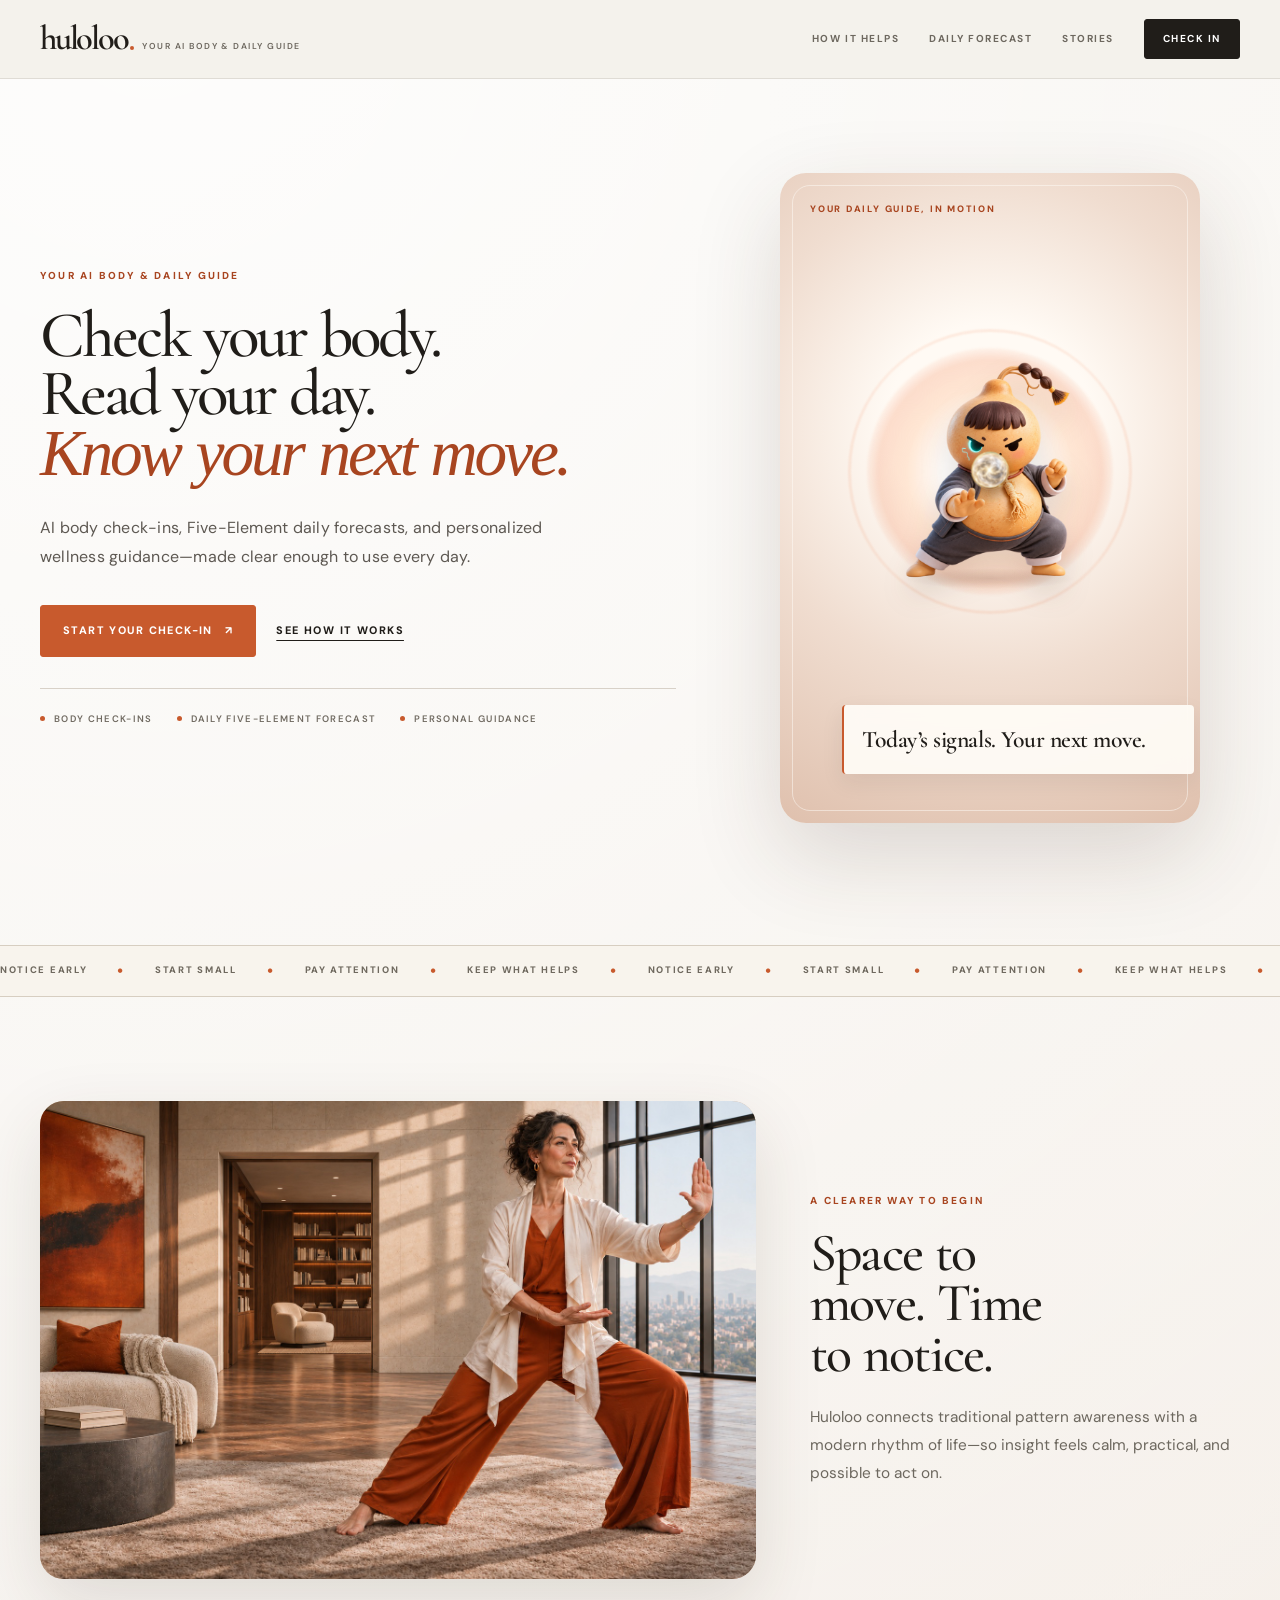
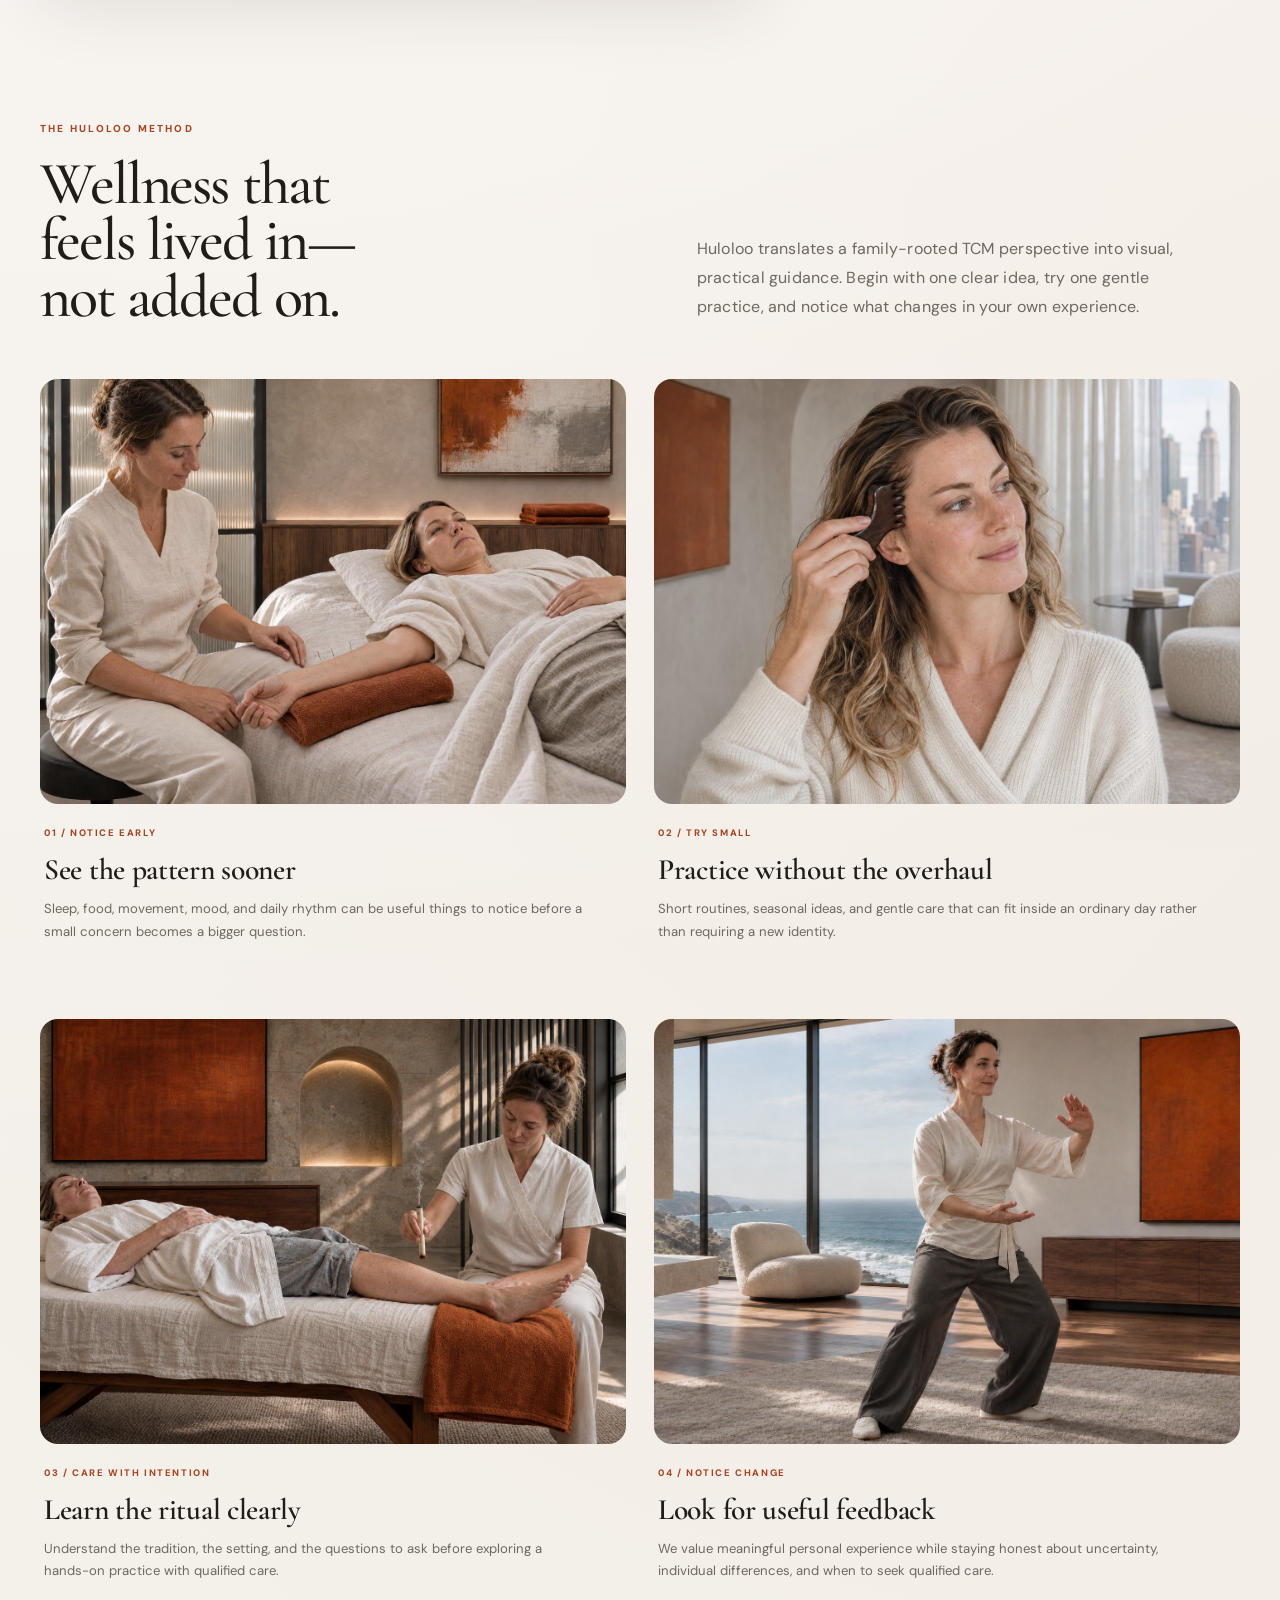
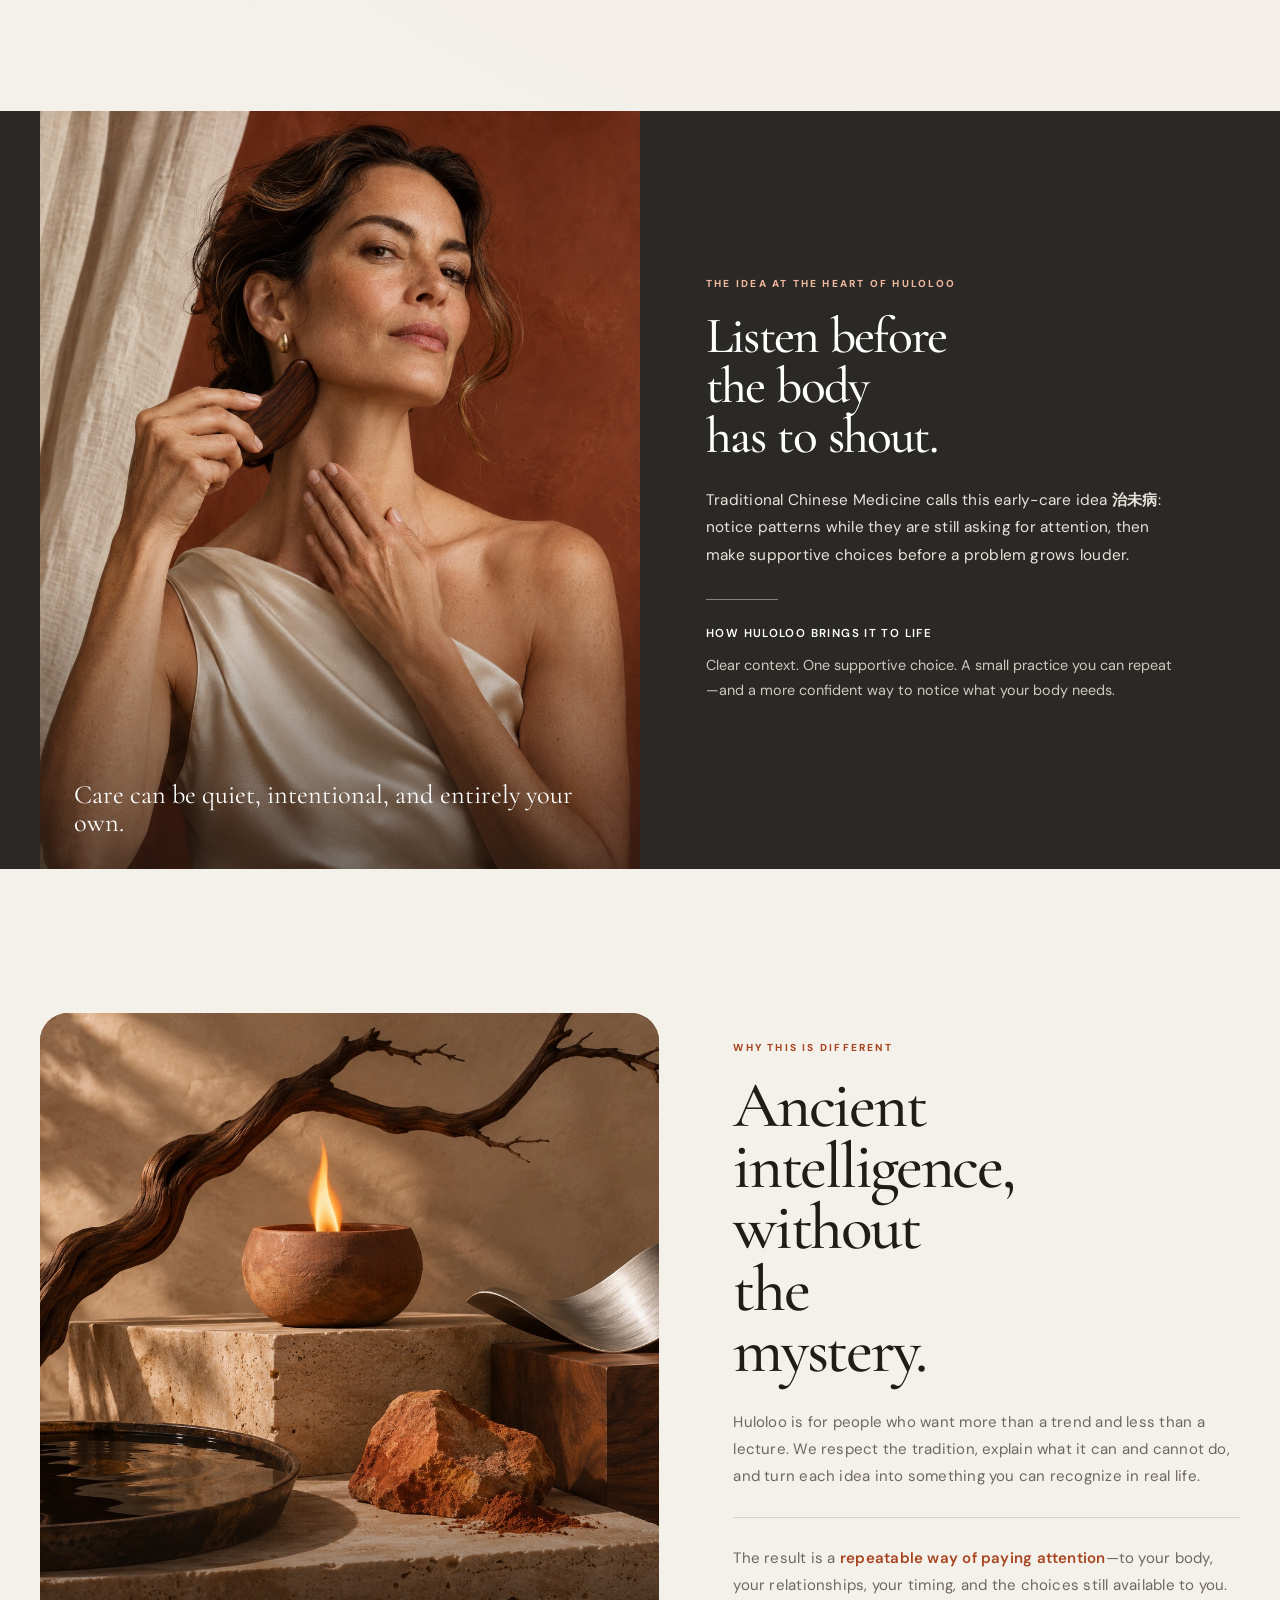
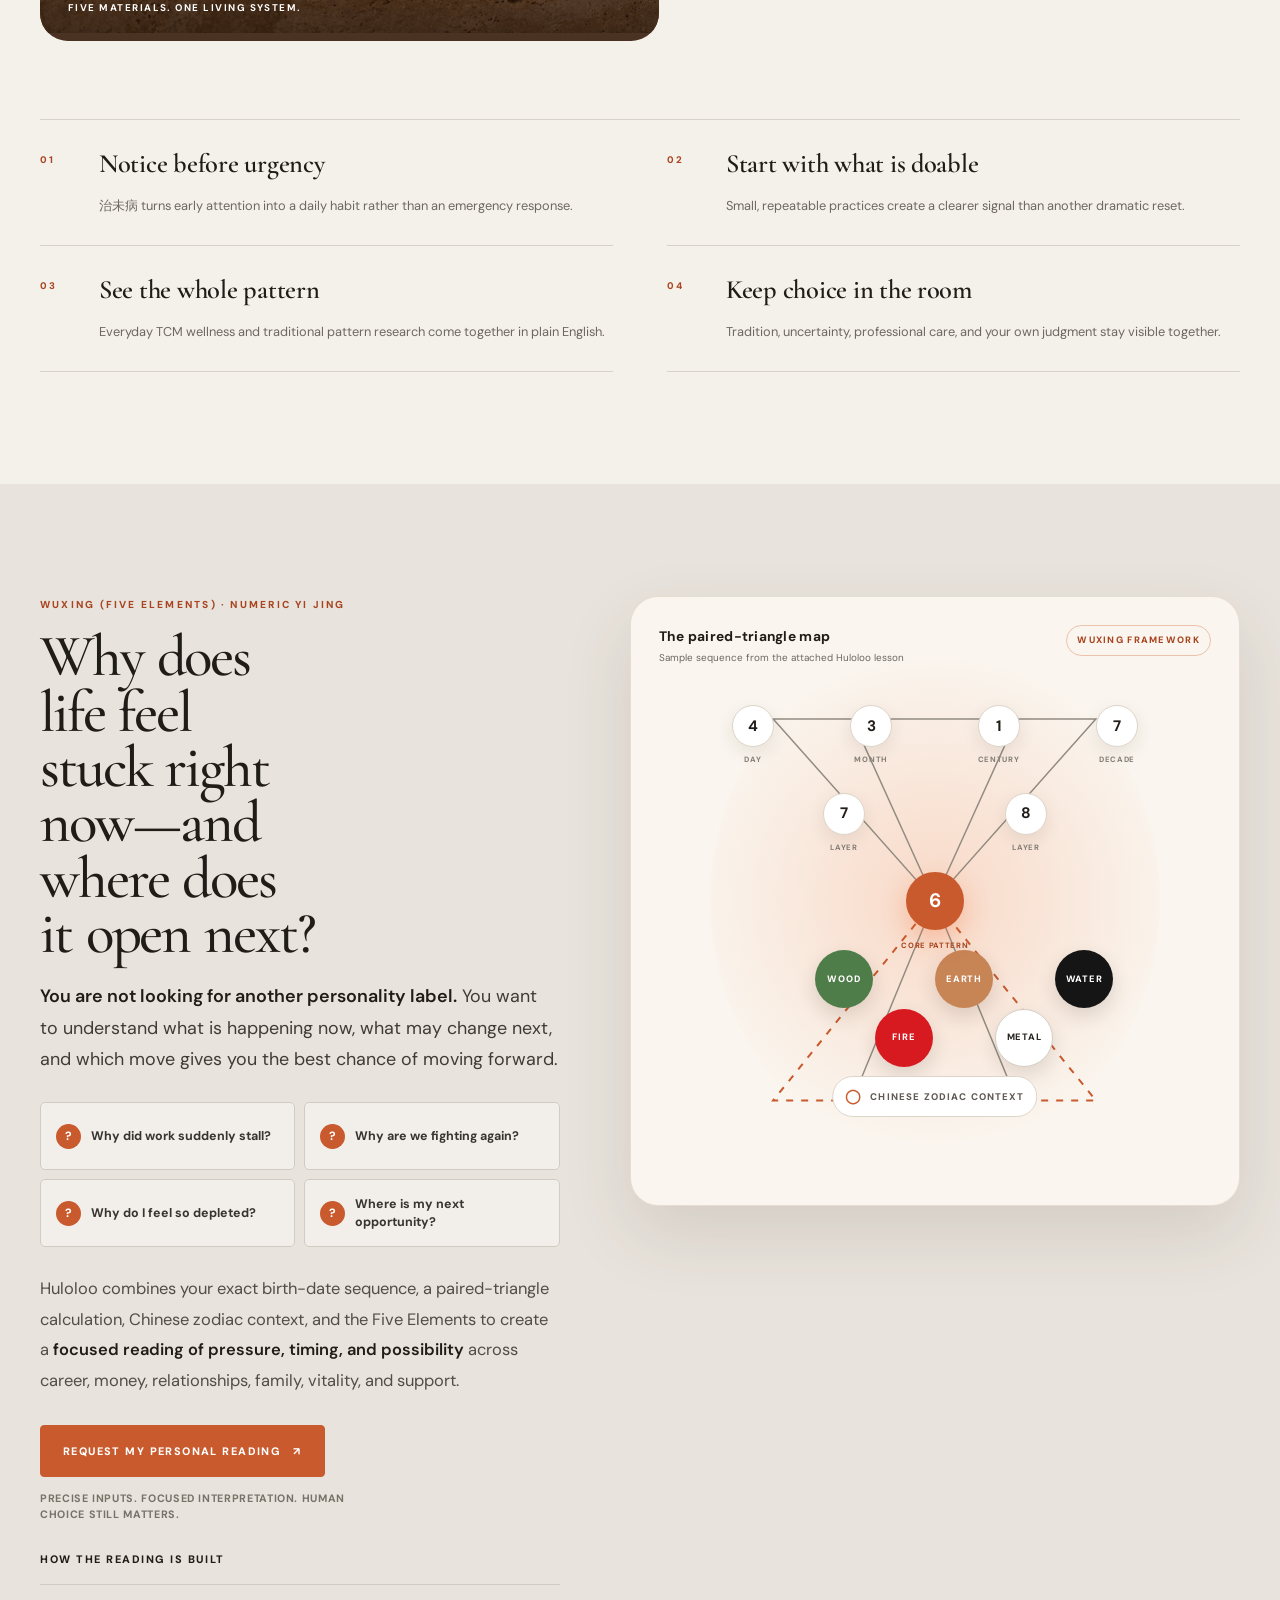
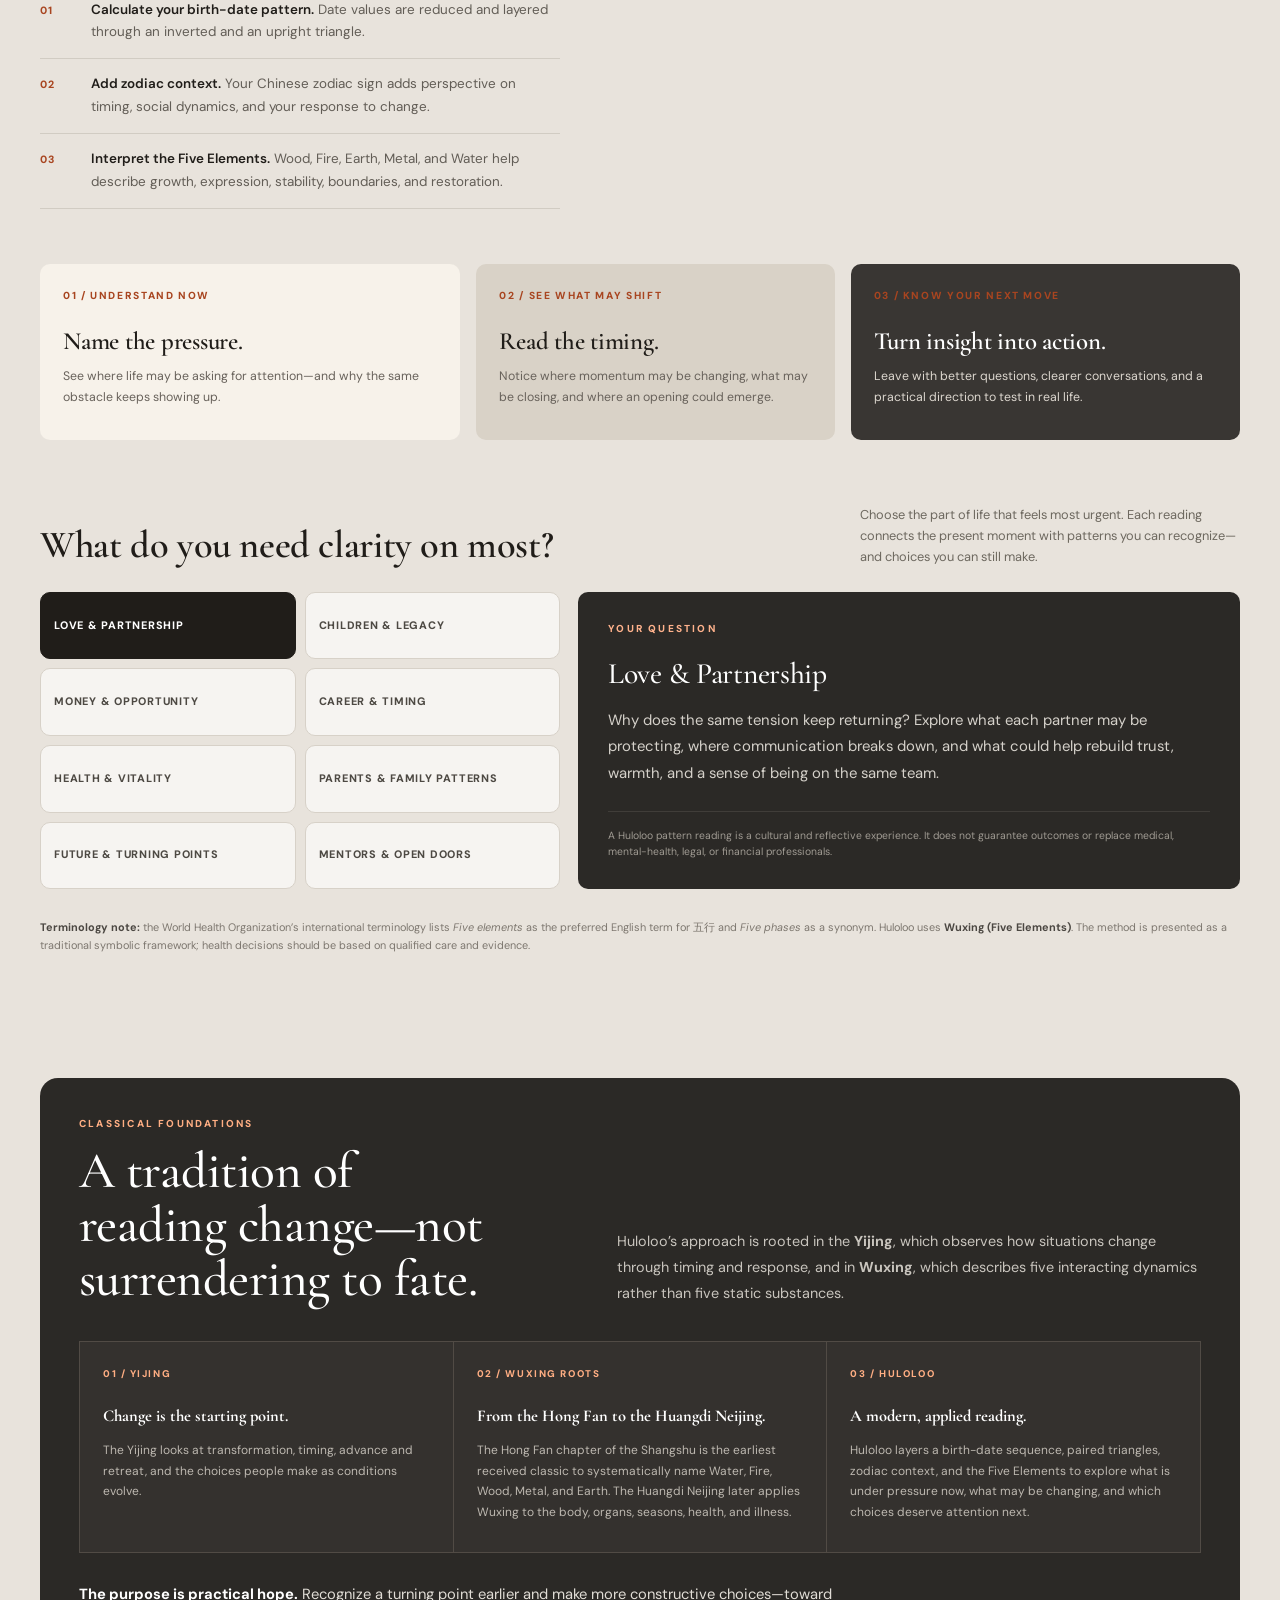
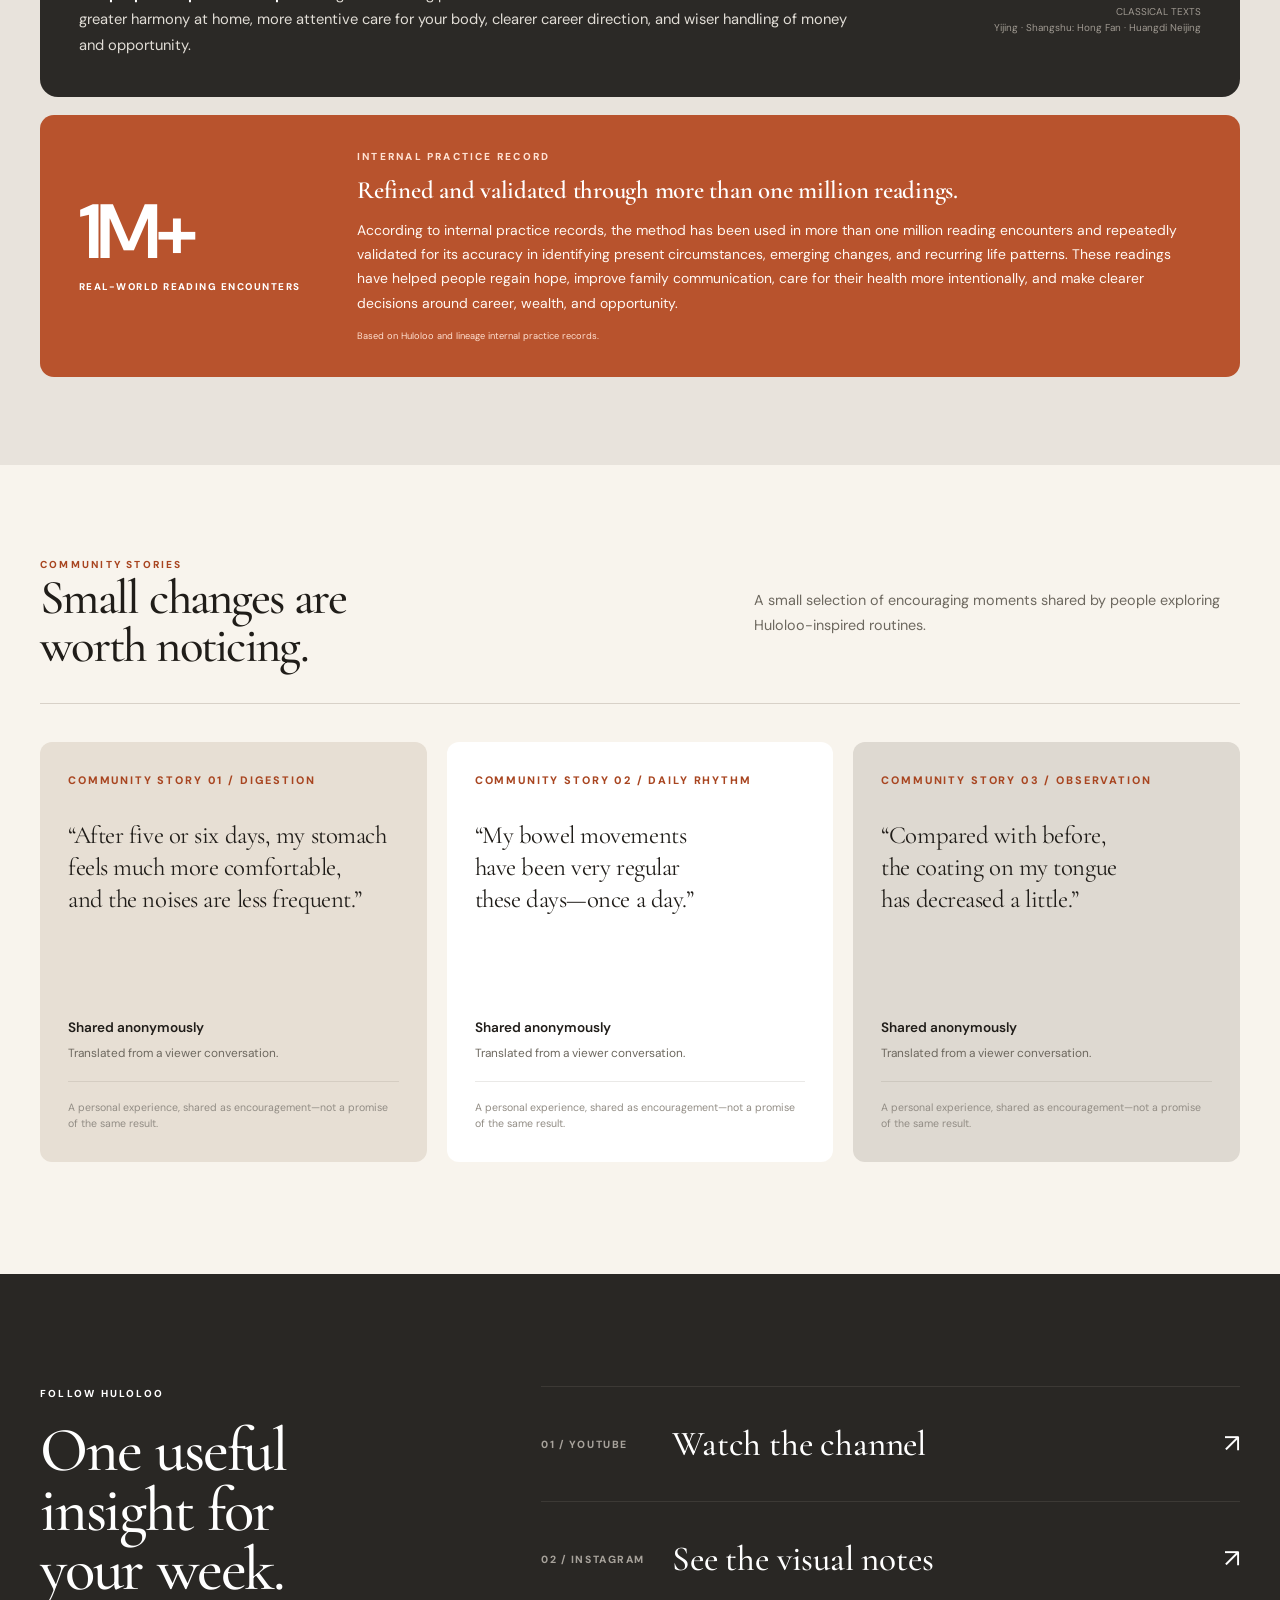
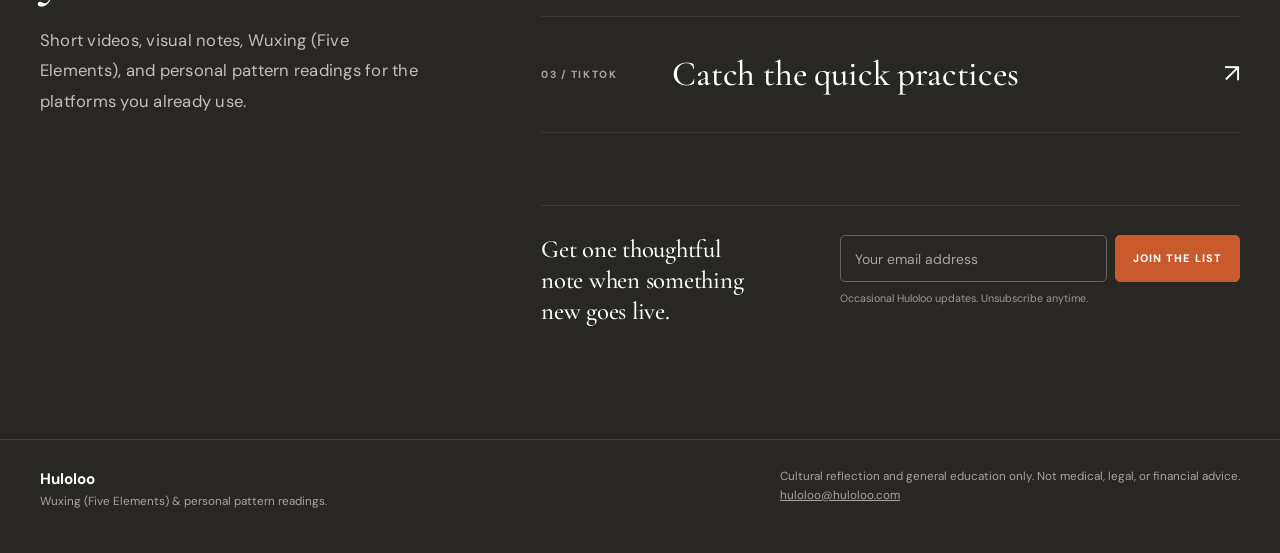
==== commit 4b068a71: "Restore editorial design and refine hero branding" ====
--- a/index.html
+++ b/index.html
@@ -9,7 +9,7 @@
   <link rel="icon" type="image/png" href="assets/splash/pose-final.png">
   <link rel="preconnect" href="https://fonts.googleapis.com">
   <link rel="preconnect" href="https://fonts.gstatic.com" crossorigin>
-  <link href="https://fonts.googleapis.com/css2?family=Sora:wght@400;500;600;700;800&amp;display=swap" rel="stylesheet">
+  <link href="https://fonts.googleapis.com/css2?family=Cormorant+Garamond:ital,wght@0,500;0,600;1,500&amp;family=DM+Sans:wght@400;500;600;700&amp;display=swap" rel="stylesheet">
   <meta property="og:type" content="website">
   <meta property="og:site_name" content="Huloloo TCM">
   <meta property="og:url" content="https://en.huloloo.com/">
@@ -131,7 +131,7 @@
     @media(max-width:1000px){.hero-orbit-hero{min-height:580px}.lifestyle-feature{grid-template-columns:1fr;gap:35px;padding-top:88px}.lifestyle-copy{max-width:680px}.case-head{grid-template-columns:1fr;gap:18px}.case-head h2{max-width:17ch}}
     @media(max-width:700px){.hero-orbit-hero{min-height:470px;padding:38px 16px 16px}.hero-orbit-hero .hero-energy{width:min(76%,290px)}.hero-orbit-hero .hero-halo{width:min(72%,270px)}.hero-orbit-hero .hero-mascot-label{left:17px;top:16px}.hero-orbit-hero .hero-caption strong{font-size:1.18rem}.lifestyle-feature{padding:76px 0 20px}.lifestyle-frame{border-radius:17px}.lifestyle-copy h2{font-size:3.2rem}.case-section{padding-top:80px}.case-head{margin-bottom:28px;padding-bottom:26px}.case-head h2{font-size:3rem}.lens-buttons{grid-template-columns:1fr}}
 
-    /* 2026 brand system: one rounded type family, warm AI-wellness surfaces, Check → Read → Move. */
+    /* Previous single-font brand experiment disabled; the editorial system below remains authoritative.
     :root{--orange:#f06436;--orange-dark:#bd4822;--orange-pale:#f7dfd3;--paper:#f7f6f2;--ink:#191b1d;--muted:#66686a;--line:#dfddd7;--charcoal:#202123;--soft-gray:#e9e7e1;--white:#fff;--sans:"Sora",Arial,sans-serif;--serif:"Sora",Arial,sans-serif}
     html{background:var(--paper)}body,button,input,.button,.submit,h1,h2,h3,h4,.brand strong,.editorial-hero-caption strong,.prevention-photo figcaption,.case-quote,.channel strong,.email h3{font-family:var(--sans)}
     body{background:radial-gradient(circle at 78% 8%,rgba(240,100,54,.08),transparent 24%),var(--paper);color:var(--ink);line-height:1.65}
@@ -153,6 +153,15 @@
     footer{background:var(--charcoal)}
     @media(max-width:1000px){.hero-editorial{grid-template-columns:1fr;gap:46px}.hero-editorial h1{max-width:740px}.hero-orbit-hero{min-height:580px}.lifestyle-feature{grid-template-columns:1fr}.editorial-intro{grid-template-columns:1fr;gap:20px}.prevention{width:100%;border-radius:0}.prevention-shell{grid-template-columns:1fr}.case-grid{grid-template-columns:1fr 1fr}.social .wrap{grid-template-columns:1fr}}
     @media(max-width:700px){.wrap{width:calc(100% - 32px)}nav{height:68px}.brand strong{font-size:1.7rem}.hero-editorial{padding:48px 0 70px}.hero-editorial h1{font-size:clamp(2.8rem,13.5vw,4rem);line-height:1.08}.hero-editorial h1 span{white-space:normal}.hero-editorial .lead{font-size:.94rem}.hero-actions{display:grid}.hero-actions .button{width:100%}.hero-orbit-hero{min-height:470px}.lifestyle-feature{padding-top:72px}.lifestyle-copy h2,.editorial-intro h2,.case-head h2{font-size:2.7rem}.pillars,.case-grid{grid-template-columns:1fr}.prevention-copy{padding:58px 24px 68px}.prevention-copy h2{font-size:2.7rem}.difference .section-intro h2,.pattern-copy h2,.social .section-intro h2{font-size:2.75rem}.lens-intro h3{font-size:1.85rem}.case-card:nth-child(n){min-height:0}.social .wrap{gap:42px}}
+    */
+
+    /* Refined hero only: fashion-editorial typography with the mascot carrying the friendly brand character. */
+    header{background:rgba(244,241,235,.92);border-color:rgba(88,77,65,.13)}
+    nav{height:78px}.brand{gap:15px}.brand strong{position:relative;font-family:var(--serif);font-size:2.15rem;font-weight:600;line-height:.8;letter-spacing:-.065em}.brand strong:after{content:"";position:absolute;right:-7px;bottom:2px;width:4px;height:4px;border-radius:50%;background:var(--orange)}.brand>span{font-family:var(--sans);font-size:.54rem;font-weight:600;letter-spacing:.17em}.nav-links{gap:30px}.nav-links a{font-family:var(--sans);font-size:.63rem;letter-spacing:.15em}.nav-links .nav-button{padding:11px 18px;border-radius:3px;background:var(--ink);color:#fff;border-color:var(--ink)}
+    .hero-editorial{grid-template-columns:minmax(0,1.12fr) minmax(450px,.88fr);gap:64px;align-items:center;padding:78px 0 106px}.hero-editorial .hero-copy{padding:8px 0}.hero-editorial h1{max-width:none;margin:22px 0 31px;font-family:var(--serif);font-size:clamp(4rem,5.1vw,5.6rem);font-weight:500;line-height:.9;letter-spacing:-.047em}.hero-editorial h1 span{display:block;white-space:nowrap}.hero-editorial h1 span:last-child{color:var(--orange-dark);font-style:italic}.hero-editorial .lead{max-width:570px;color:#5d5852;font-family:var(--sans);font-size:1rem;line-height:1.8}.hero-editorial .hero-actions{margin:34px 0 31px}.hero-editorial .button{border-radius:3px}.hero-editorial .button.secondary{border:0;padding-left:8px;padding-right:8px;text-decoration:underline;text-decoration-thickness:1px;text-underline-offset:6px}.hero-signals{font-size:.59rem;font-weight:600;letter-spacing:.14em}
+    .hero-orbit-hero{min-height:650px;border-radius:26px;background:radial-gradient(circle at 50% 39%,#fffaf4 0 23%,#f0ddd0 56%,#dfc0ad 100%);box-shadow:0 32px 90px rgba(66,45,32,.16)}.hero-orbit-hero:before{content:"";position:absolute;z-index:2;inset:12px;border:1px solid rgba(255,253,248,.48);border-radius:18px;pointer-events:none}.hero-orbit-hero .hero-mascot-label{left:30px;top:29px;font-size:.58rem;letter-spacing:.19em}.hero-orbit-hero .hero-caption{left:28px;right:28px;bottom:25px;padding:15px 18px;border-left:2px solid var(--orange);background:rgba(255,253,248,.91);backdrop-filter:blur(10px)}.hero-orbit-hero .hero-caption strong{font-family:var(--serif);font-size:1.48rem;font-weight:600}
+    @media(max-width:1000px){.hero-editorial{grid-template-columns:1fr;gap:46px;padding-top:58px}.hero-editorial h1{max-width:11ch}.hero-orbit-hero{min-height:590px}}
+    @media(max-width:700px){nav{height:70px}.brand strong{font-size:1.9rem}.hero-editorial{padding:48px 0 76px}.hero-editorial h1{max-width:100%;font-size:clamp(3.25rem,15.2vw,4.6rem);line-height:.9}.hero-editorial h1 span{white-space:normal}.hero-editorial .lead{font-size:.95rem}.hero-actions{display:flex}.hero-editorial .button.secondary{padding-left:8px}.hero-orbit-hero{min-height:480px;border-radius:19px}.hero-orbit-hero:before{inset:8px;border-radius:13px}.hero-orbit-hero .hero-mascot-label{left:18px;top:17px}.hero-orbit-hero .hero-caption{left:17px;right:17px;bottom:16px}}
   </style>
 </head>
 <body>
@@ -173,7 +182,7 @@
 
     <div class="marquee" aria-hidden="true"><div class="marquee-track">NOTICE EARLY <b>•</b> START SMALL <b>•</b> PAY ATTENTION <b>•</b> KEEP WHAT HELPS <b>•</b> NOTICE EARLY <b>•</b> START SMALL <b>•</b> PAY ATTENTION <b>•</b> KEEP WHAT HELPS <b>•</b></div></div>
 
-    <section class="lifestyle-feature wrap"><figure class="lifestyle-frame reveal"><img src="assets/editorial/hero-editorial-vogue-v4.jpg" alt="Confident woman fully visible from head to feet, with both hands visible, practicing a slow Tai Chi-inspired movement in a California residence"></figure><div class="lifestyle-copy reveal"><div class="eyebrow">Made for real life</div><h2>Your body changes. Your guidance should too.</h2><p>Huloloo connects what you notice in your body with the Five Elements, personal timing, and the choices in front of you—so each day begins with a clearer signal.</p></div></section>
+    <section class="lifestyle-feature wrap"><figure class="lifestyle-frame reveal"><img src="assets/editorial/hero-editorial-vogue-v4.jpg" alt="Confident woman fully visible from head to feet, with both hands visible, practicing a slow Tai Chi-inspired movement in a California residence"></figure><div class="lifestyle-copy reveal"><div class="eyebrow">A clearer way to begin</div><h2>Space to move. Time to notice.</h2><p>Huloloo connects traditional pattern awareness with a modern rhythm of life—so insight feels calm, practical, and possible to act on.</p></div></section>
 
     <section id="why" class="wrap"><div class="section-intro editorial-intro reveal"><div><div class="eyebrow">The Huloloo method</div><h2>Wellness that feels lived in—not added on.</h2></div><p>Huloloo translates a family-rooted TCM perspective into visual, practical guidance. Begin with one clear idea, try one gentle practice, and notice what changes in your own experience.</p></div><div class="pillars"><article class="pillar reveal"><figure><img src="assets/editorial/acupuncture-editorial-v4.jpg" alt="Woman resting comfortably during an acupuncture session with a practitioner in a refined Manhattan studio"></figure><div class="pillar-body"><span class="pillar-index">01 / NOTICE EARLY</span><h3>See the pattern sooner</h3><p>Sleep, food, movement, mood, and daily rhythm can be useful things to notice before a small concern becomes a bigger question.</p></div></article><article class="pillar reveal"><figure><img src="assets/editorial/guasha-editorial-v5.jpg" alt="Woman using a wooden gua sha tool near her hairline in a sunlit Manhattan residence"></figure><div class="pillar-body"><span class="pillar-index">02 / TRY SMALL</span><h3>Practice without the overhaul</h3><p>Short routines, seasonal ideas, and gentle care that can fit inside an ordinary day rather than requiring a new identity.</p></div></article><article class="pillar reveal"><figure><img src="assets/editorial/moxibustion-editorial-v4.jpg" alt="Woman receiving a moxibustion-inspired wellness treatment from a practitioner in a contemporary desert retreat"></figure><div class="pillar-body"><span class="pillar-index">03 / CARE WITH INTENTION</span><h3>Learn the ritual clearly</h3><p>Understand the tradition, the setting, and the questions to ask before exploring a hands-on practice with qualified care.</p></div></article><article class="pillar reveal"><figure><img src="assets/editorial/everyday-movement-editorial-v3.jpg" alt="Woman practicing a gentle Tai Chi movement in a coastal California residence"></figure><div class="pillar-body"><span class="pillar-index">04 / NOTICE CHANGE</span><h3>Look for useful feedback</h3><p>We value meaningful personal experience while staying honest about uncertainty, individual differences, and when to seek qualified care.</p></div></article></div></section>
 
@@ -190,21 +199,12 @@
     <section id="cases" class="case-section"><div class="wrap"><div class="case-head reveal"><div><div class="eyebrow">Community stories</div><h2>Small changes are worth noticing.</h2></div><p>A small selection of encouraging moments shared by people exploring Huloloo-inspired routines.</p></div><div class="case-grid"><article class="case-card reveal"><div class="case-num">COMMUNITY STORY 01 / DIGESTION</div><div class="case-quote">“After five or six days, my stomach feels much more comfortable, and the noises are less frequent.”</div><div class="case-source"><strong>Shared anonymously</strong>Translated from a viewer conversation.</div><div class="case-note">A personal experience, shared as encouragement—not a promise of the same result.</div></article><article class="case-card reveal"><div class="case-num">COMMUNITY STORY 02 / DAILY RHYTHM</div><div class="case-quote">“My bowel movements have been very regular these days—once a day.”</div><div class="case-source"><strong>Shared anonymously</strong>Translated from a viewer conversation.</div><div class="case-note">A personal experience, shared as encouragement—not a promise of the same result.</div></article><article class="case-card reveal"><div class="case-num">COMMUNITY STORY 03 / OBSERVATION</div><div class="case-quote">“Compared with before, the coating on my tongue has decreased a little.”</div><div class="case-source"><strong>Shared anonymously</strong>Translated from a viewer conversation.</div><div class="case-note">A personal experience, shared as encouragement—not a promise of the same result.</div></article></div></div></section>
 
 
-    <section id="social" class="social"><div class="wrap"><div class="section-intro reveal"><div class="eyebrow">Follow huloloo</div><h2>One useful insight for your week.</h2><p>Short body check-ins, daily Five-Element forecasts, and personal guidance for the platforms you already use.</p></div><div class="channels"><a class="channel reveal" href="https://www.youtube.com/@HulolooTCM" target="_blank" rel="noreferrer"><small>01 / YouTube</small><strong>Watch the channel</strong><span>↗</span></a><a class="channel reveal" href="https://www.instagram.com/hulolootcm/" target="_blank" rel="noreferrer"><small>02 / Instagram</small><strong>See the visual notes</strong><span>↗</span></a><a class="channel reveal" href="https://www.tiktok.com/@hulolootcm" target="_blank" rel="noreferrer"><small>03 / TikTok</small><strong>Catch the quick practices</strong><span>↗</span></a></div><div class="email reveal"><h3>Get one thoughtful note when something new goes live.</h3><div><form id="social-form"><input id="email" name="email" type="email" placeholder="Your email address" autocomplete="email" required><button class="submit" type="submit">Join the list</button></form><p class="consent">Occasional Huloloo updates. Unsubscribe anytime.<span id="form-status" class="status" role="status" aria-live="polite"></span></p></div></div></div></section>
+    <section id="social" class="social"><div class="wrap"><div class="section-intro reveal"><div class="eyebrow">Follow Huloloo</div><h2>One useful insight for your week.</h2><p>Short videos, visual notes, Wuxing (Five Elements), and personal pattern readings for the platforms you already use.</p></div><div class="channels"><a class="channel reveal" href="https://www.youtube.com/@HulolooTCM" target="_blank" rel="noreferrer"><small>01 / YouTube</small><strong>Watch the channel</strong><span>↗</span></a><a class="channel reveal" href="https://www.instagram.com/hulolootcm/" target="_blank" rel="noreferrer"><small>02 / Instagram</small><strong>See the visual notes</strong><span>↗</span></a><a class="channel reveal" href="https://www.tiktok.com/@hulolootcm" target="_blank" rel="noreferrer"><small>03 / TikTok</small><strong>Catch the quick practices</strong><span>↗</span></a></div><div class="email reveal"><h3>Get one thoughtful note when something new goes live.</h3><div><form id="social-form"><input id="email" name="email" type="email" placeholder="Your email address" autocomplete="email" required><button class="submit" type="submit">Join the list</button></form><p class="consent">Occasional Huloloo updates. Unsubscribe anytime.<span id="form-status" class="status" role="status" aria-live="polite"></span></p></div></div></div></section>
   </main>
 
-  <footer><div class="wrap footer-row"><div><strong>huloloo</strong><br>Your AI body &amp; daily guide.</div><div>Cultural reflection and general education only. Not medical, legal, or financial advice.<br><a href="mailto:huloloo@huloloo.com">huloloo@huloloo.com</a></div></div></footer>
+  <footer><div class="wrap footer-row"><div><strong>Huloloo</strong><br>Wuxing (Five Elements) &amp; personal pattern readings.</div><div>Cultural reflection and general education only. Not medical, legal, or financial advice.<br><a href="mailto:huloloo@huloloo.com">huloloo@huloloo.com</a></div></div></footer>
   <script>
 
-    const setText=(selector,text)=>{const element=document.querySelector(selector);if(element)element.textContent=text};
-    setText('#why h2','A daily guide that sees the whole pattern.');
-    setText('#why .editorial-intro>p','Check in with your body, read today’s Five-Element pattern, and turn it into one practical next move.');
-    const pillarCopy=[['Check your body','Notice what feels different—energy, sleep, appetite, mood, movement, and recovery.'],['Read today’s energy','See how today’s Five-Element pattern may shape pace, focus, friction, and opportunity.'],['Understand your pattern','Connect today’s signals with your personal timing and the themes that keep returning.'],['Know your next move','Turn the reading into one clear choice for your body, relationships, work, or money.']];document.querySelectorAll('#why .pillar').forEach((card,index)=>{const copy=pillarCopy[index];if(!copy)return;card.querySelector('h3').textContent=copy[0];card.querySelector('p').textContent=copy[1]});
-    setText('.prevention-copy h2','Notice the signal before it becomes noise.');
-    setText('.difference .section-intro h2','AI clarity, grounded in traditional pattern thinking.');
-    setText('.pattern-copy h2','What is today asking of you?');
-    setText('.case-head h2','Real people. Small shifts that mattered.');
-    setText('.social .section-intro h2','A clearer day starts with one check-in.');
     const progress=document.querySelector('.progress');const heroPhoto=document.querySelector('.hero-visual img');
     const updateScroll=()=>{const max=document.documentElement.scrollHeight-window.innerHeight;const ratio=max>0?window.scrollY/max:0;progress.style.width=`${ratio*100}%`;if(heroPhoto&&!window.matchMedia('(prefers-reduced-motion: reduce)').matches){heroPhoto.style.setProperty('--photo-y',`${Math.min(window.scrollY*.035,22)}px`)}};window.addEventListener('scroll',updateScroll,{passive:true});updateScroll();
     const observer=new IntersectionObserver((entries)=>entries.forEach((entry)=>{if(entry.isIntersecting)entry.target.classList.add('visible')}),{threshold:.12});document.querySelectorAll('.reveal').forEach((element)=>observer.observe(element));
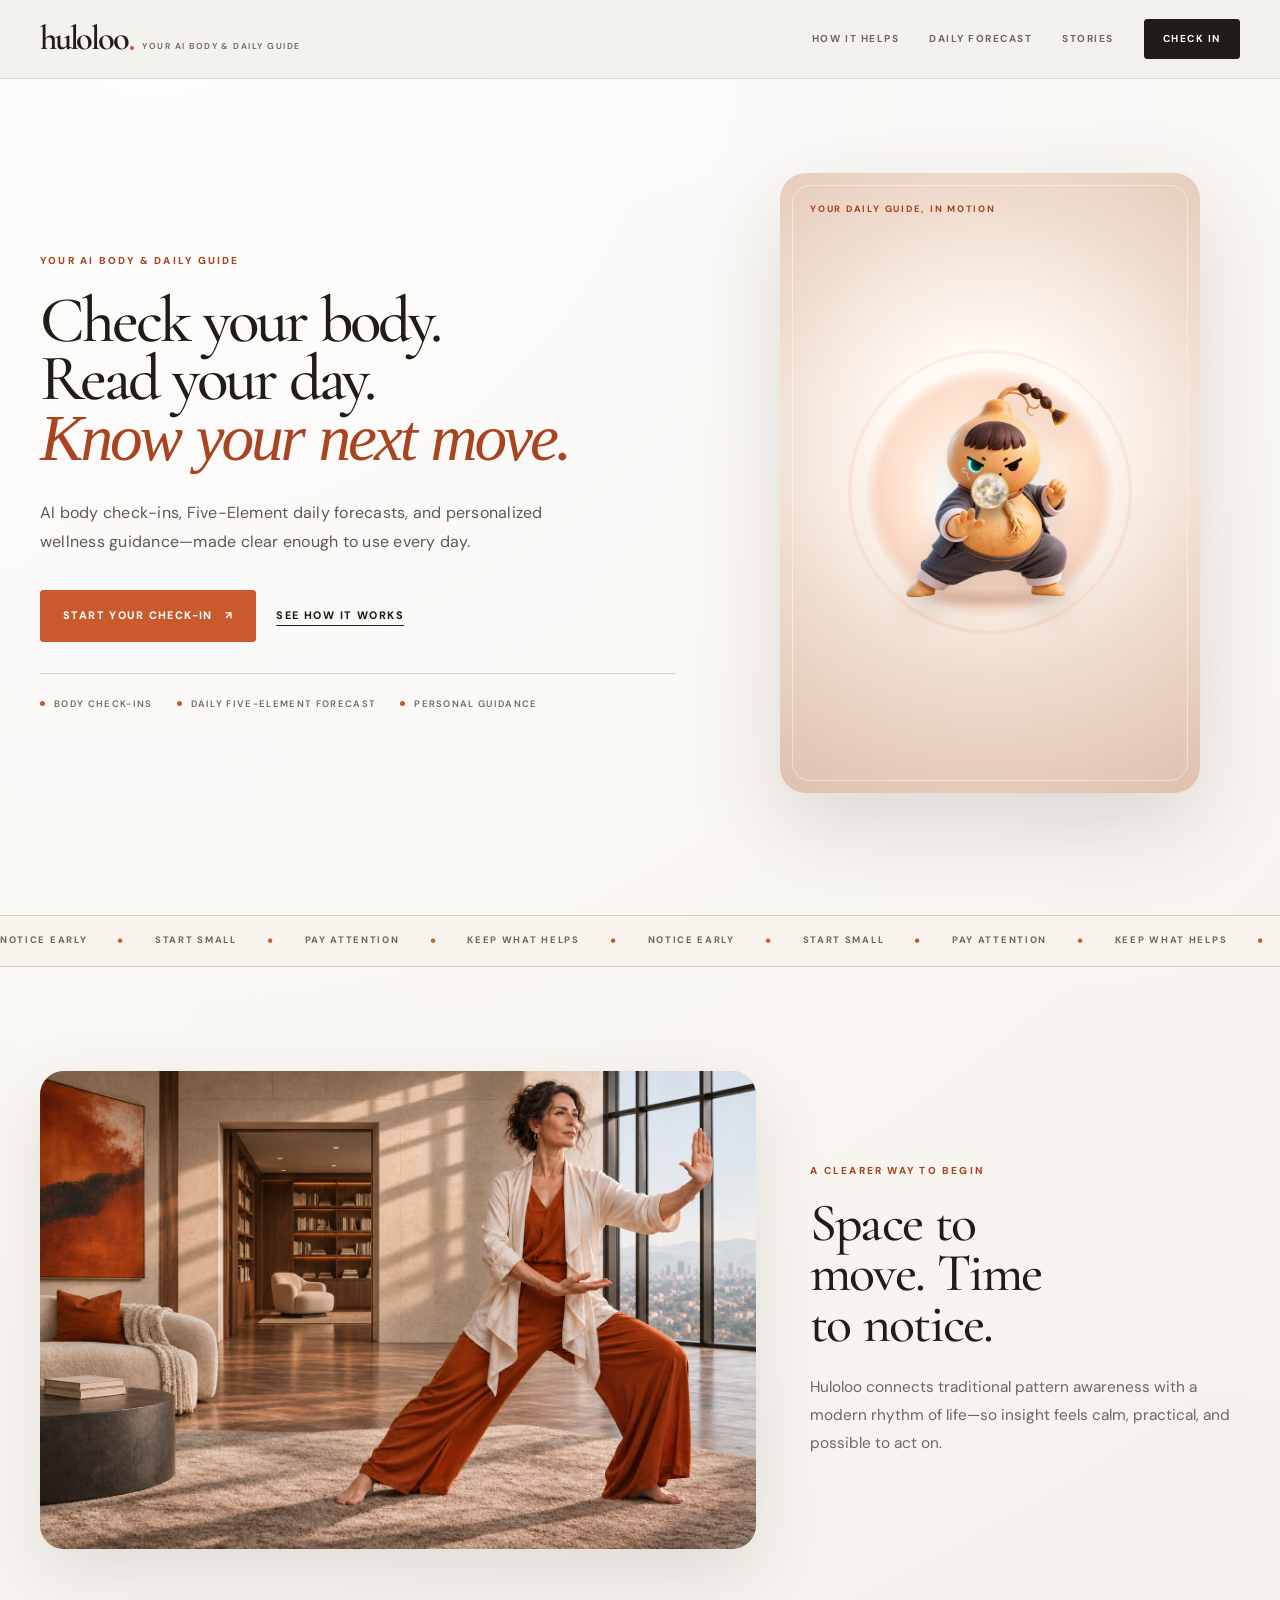
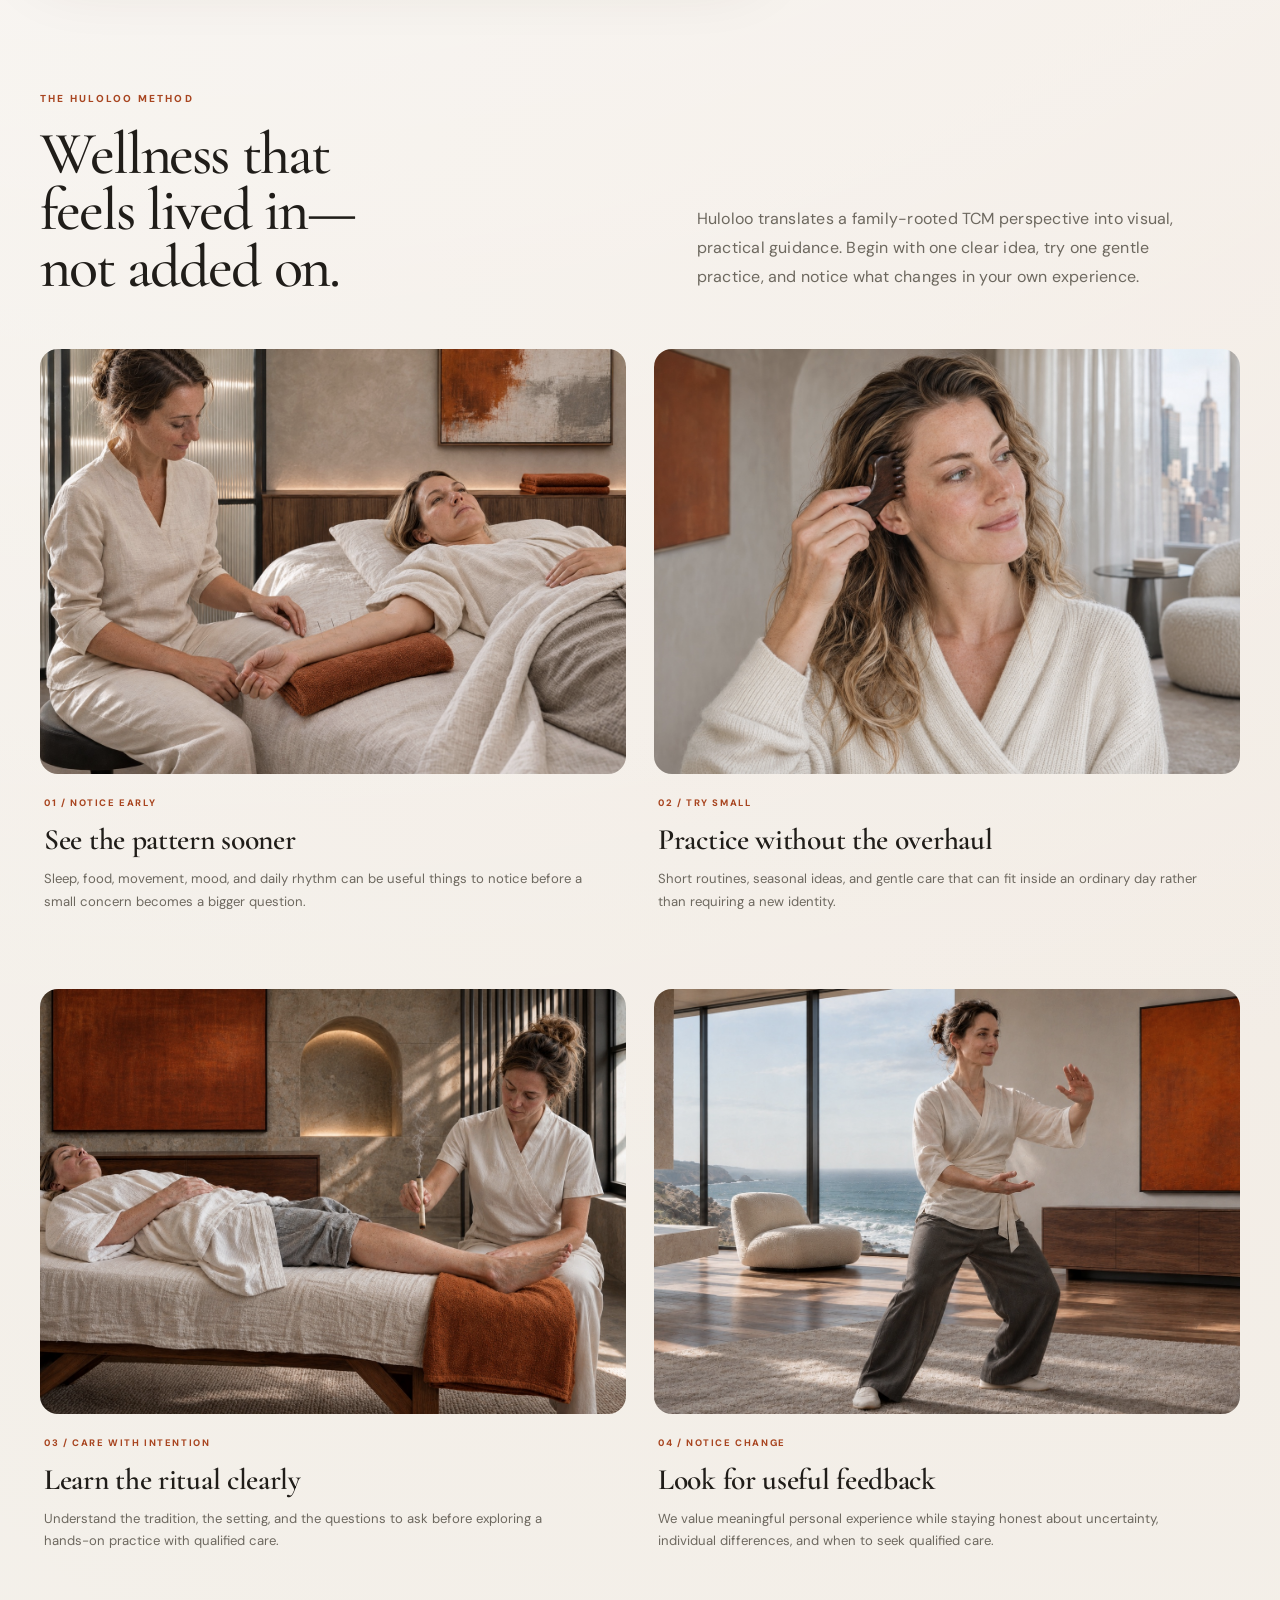
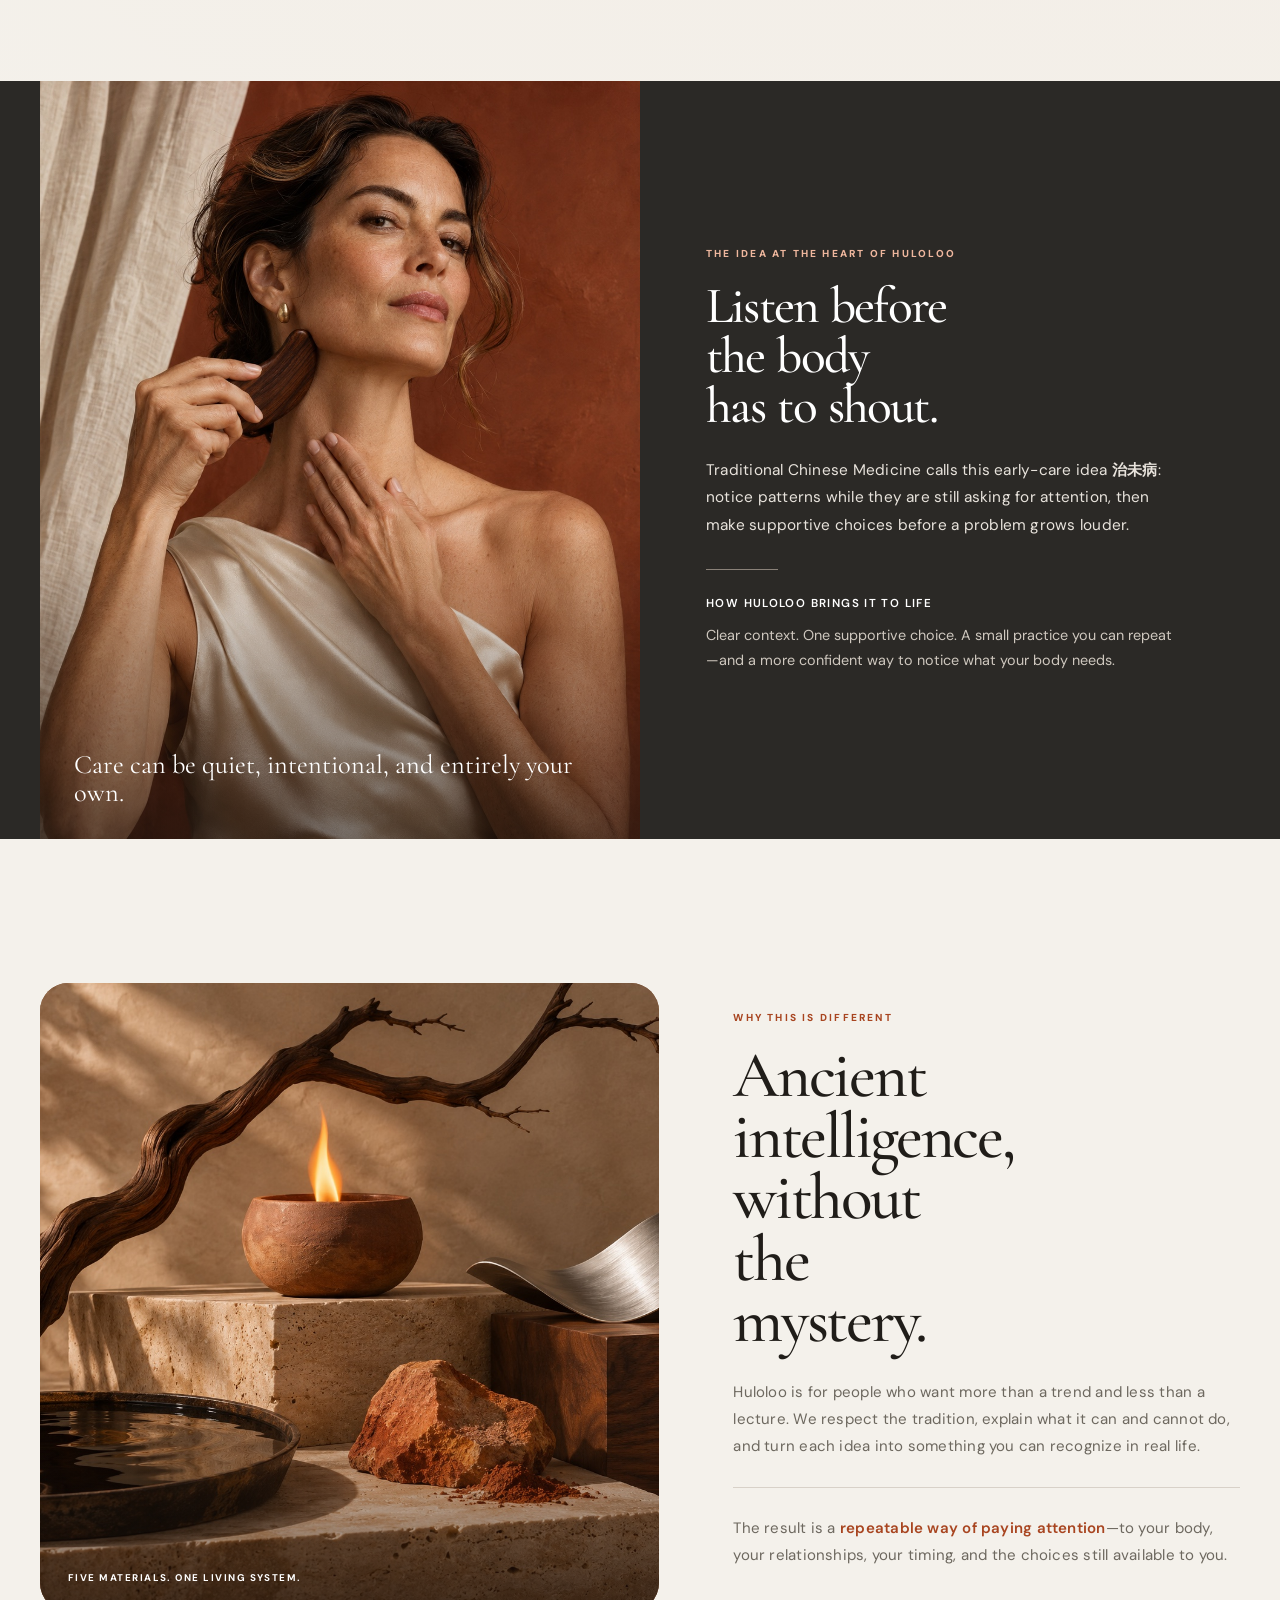
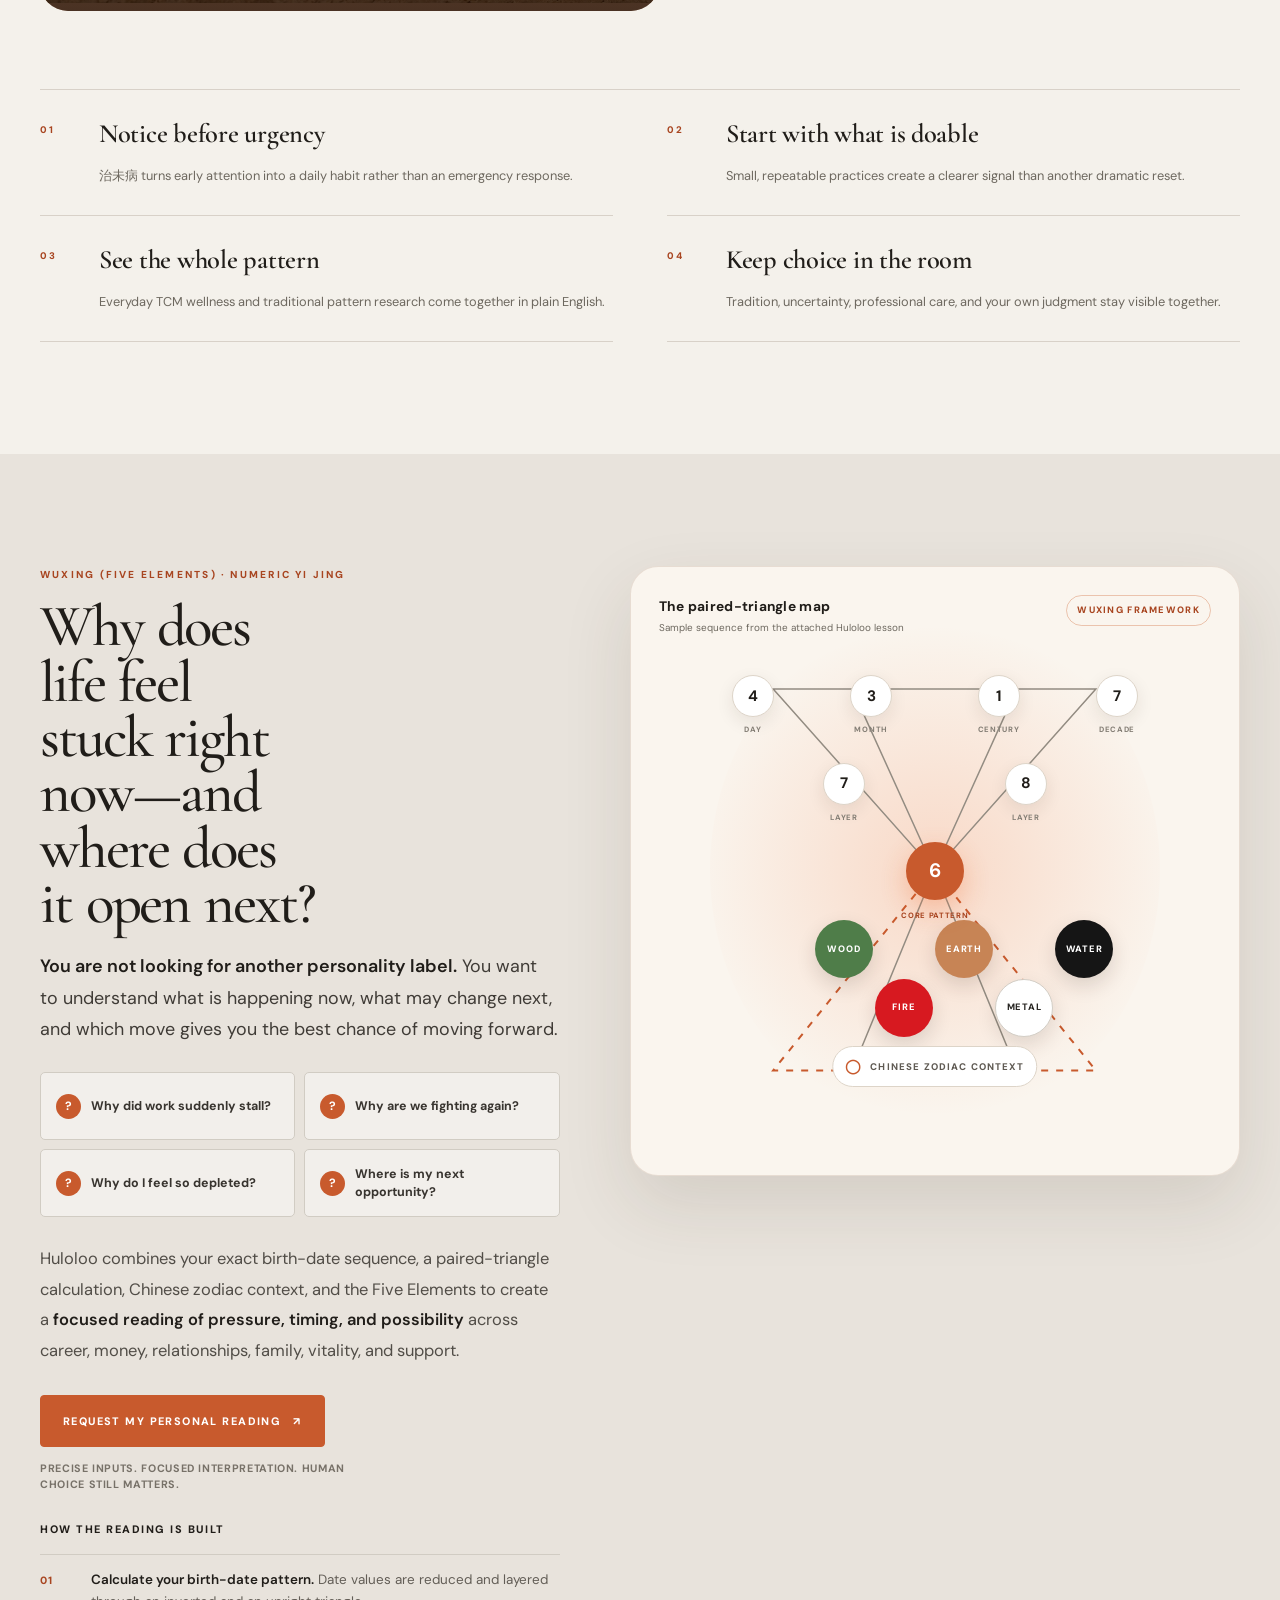
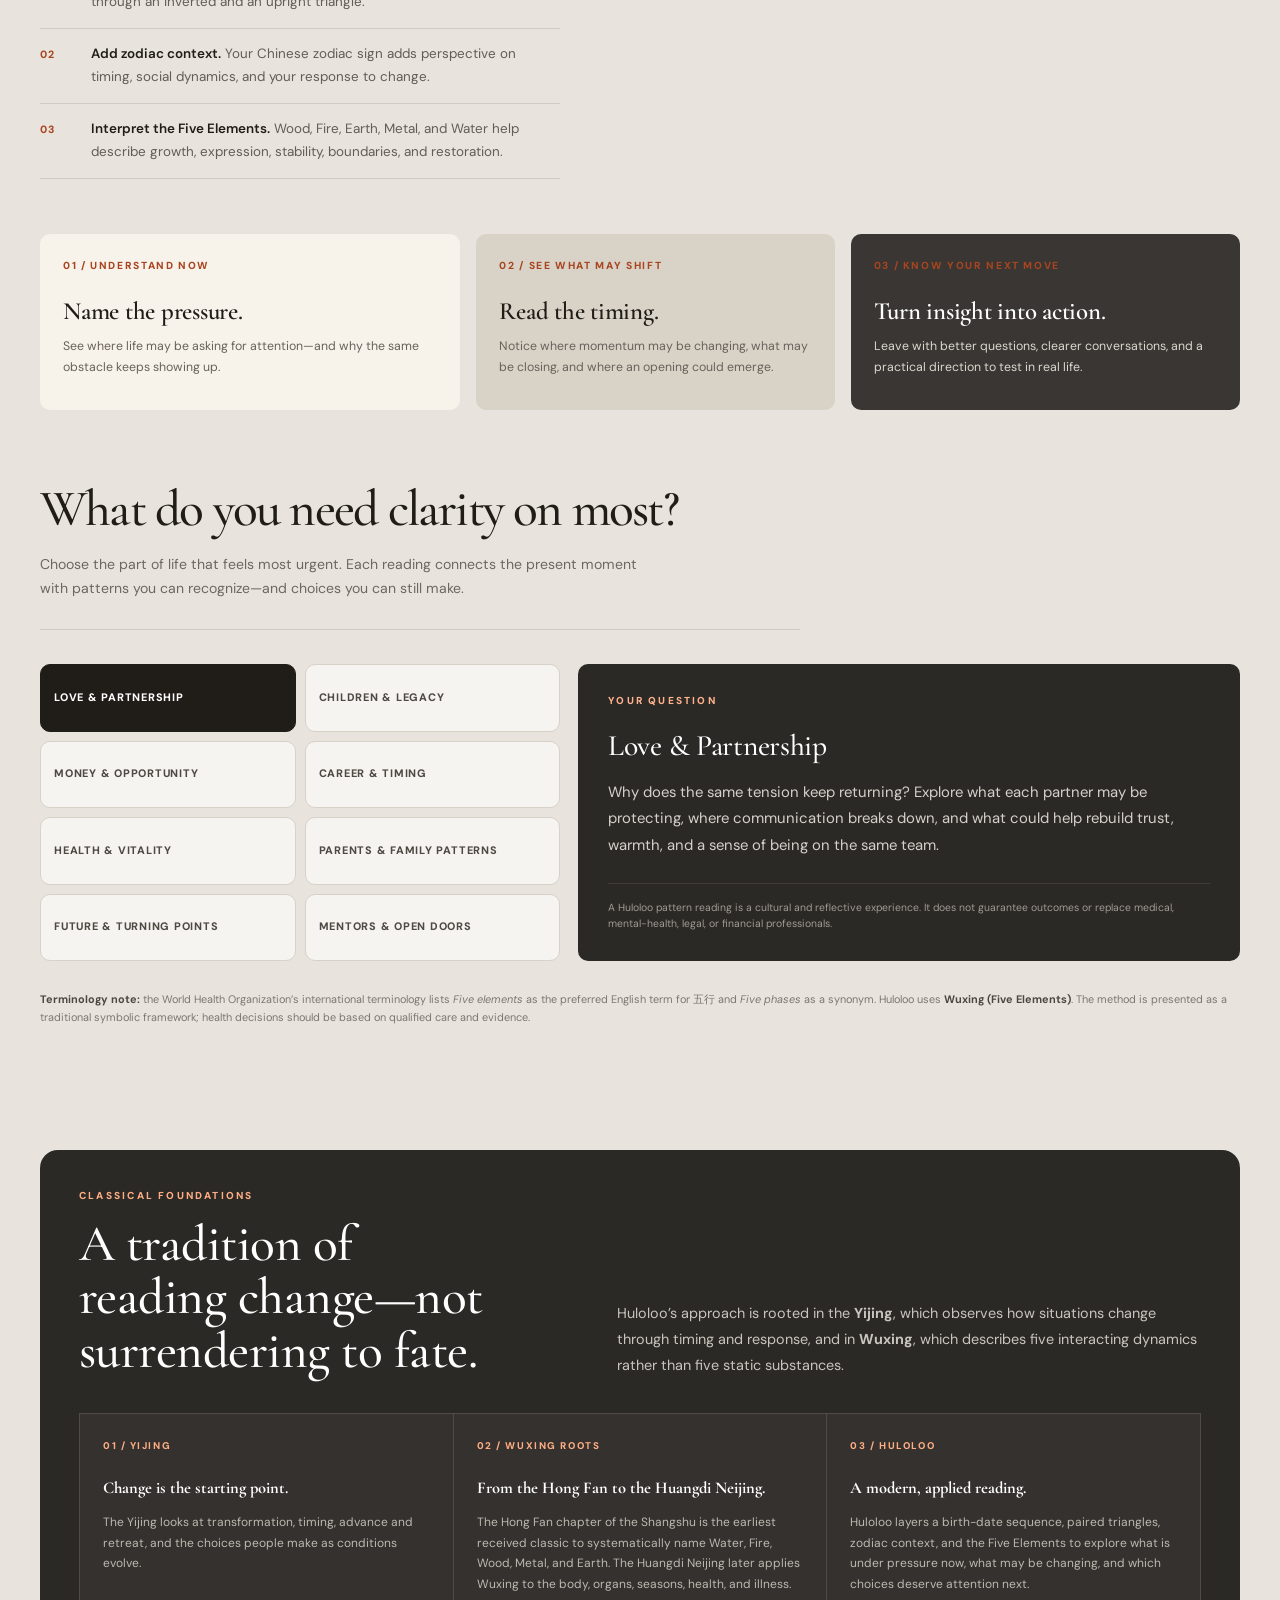
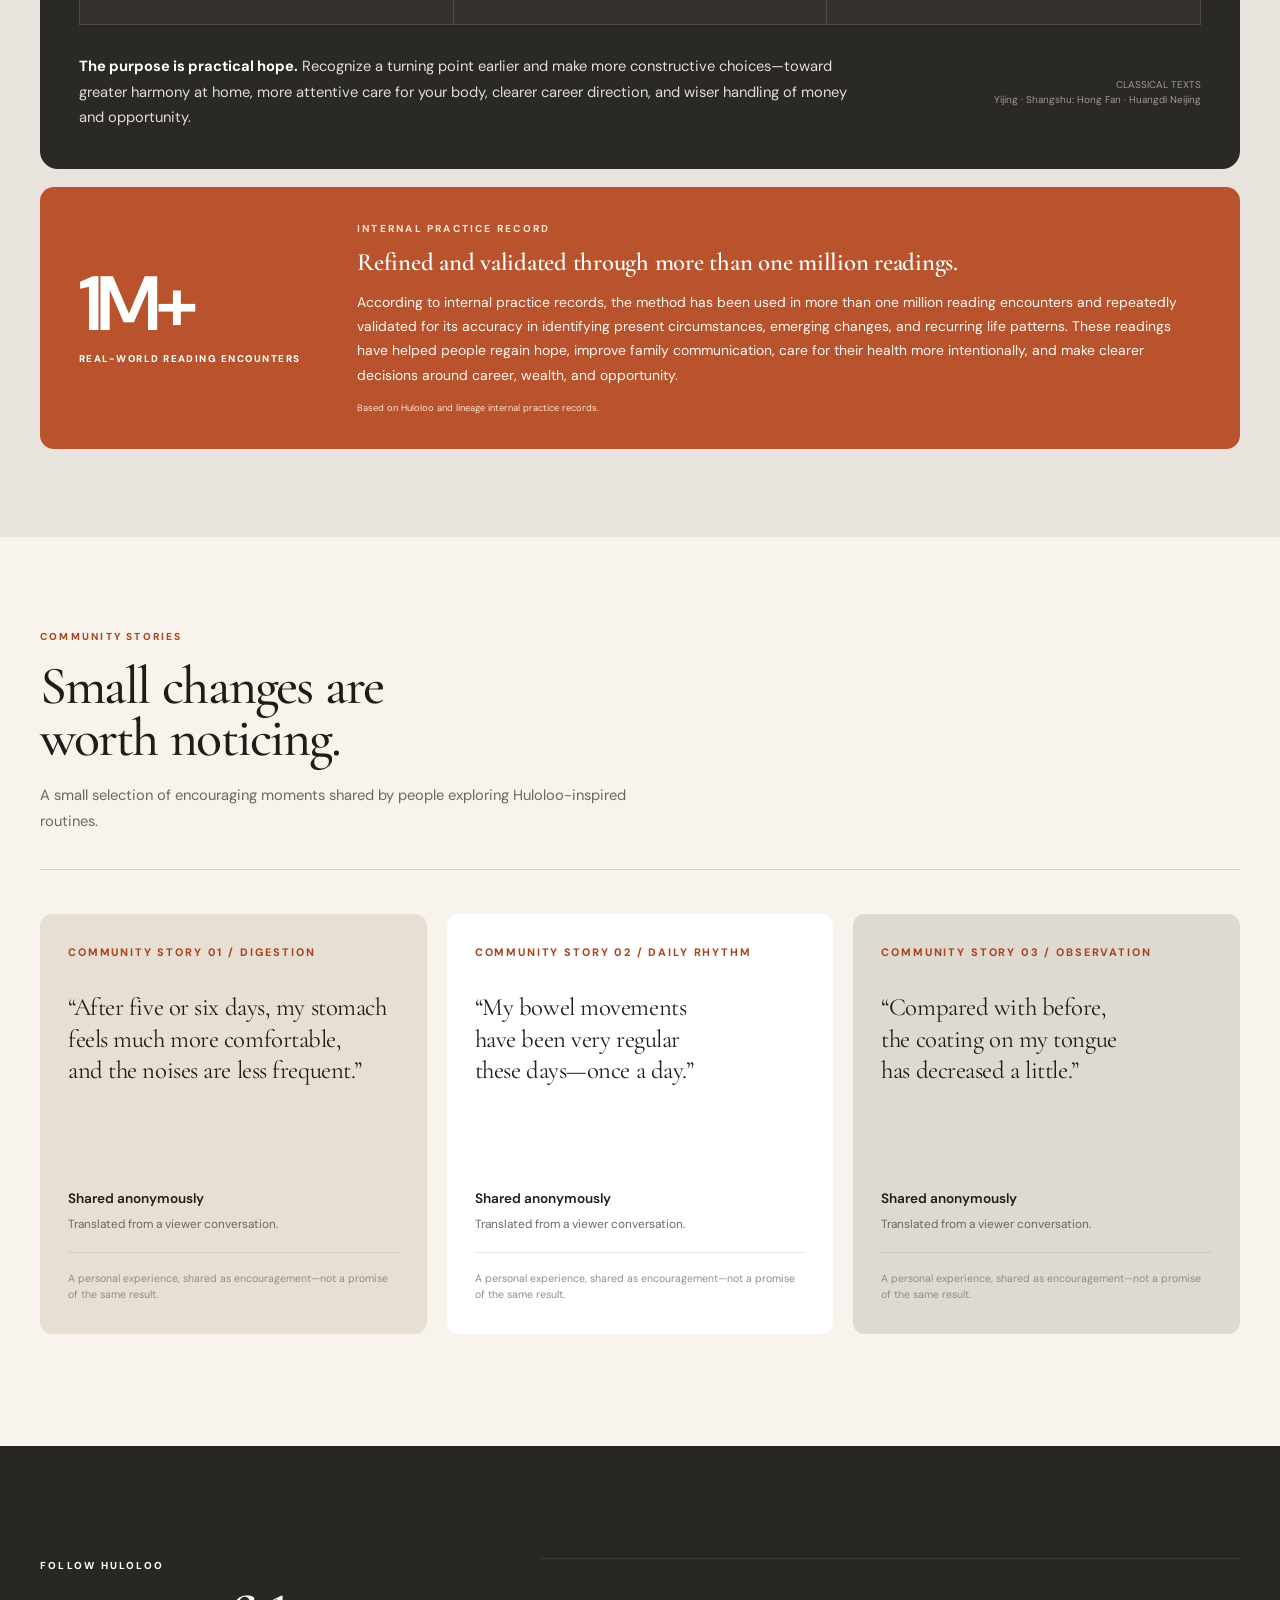
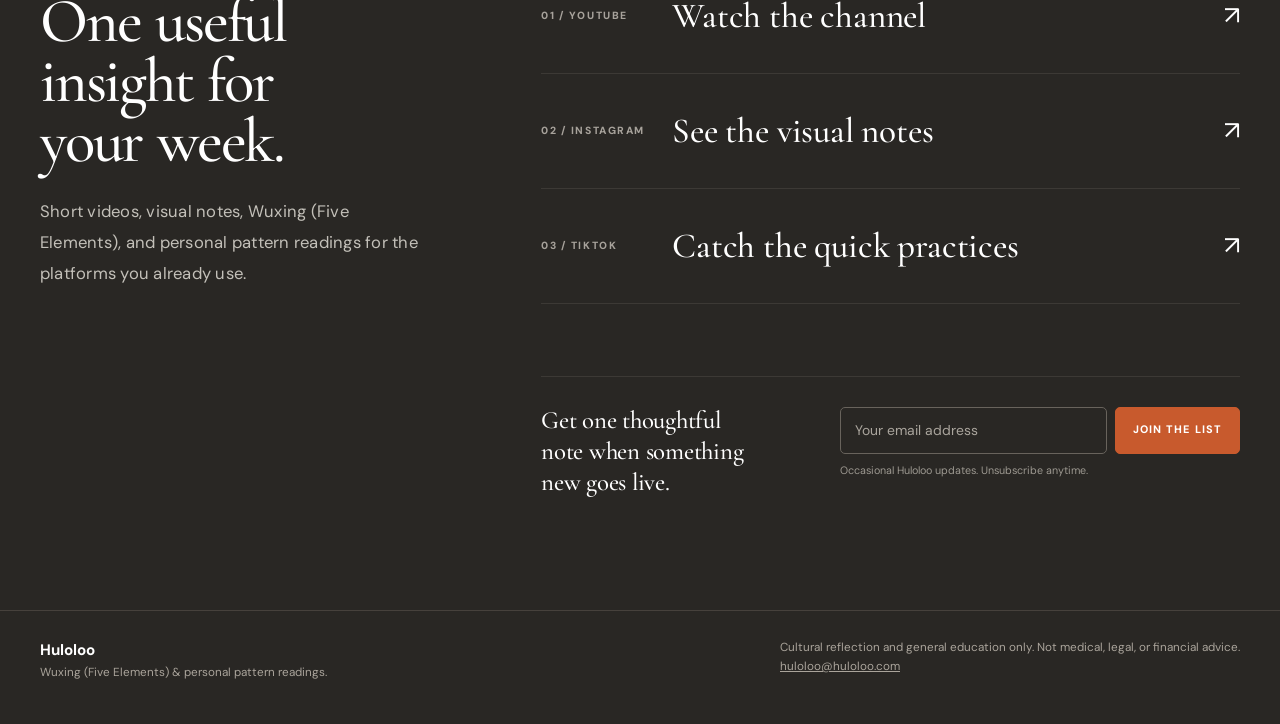
==== commit a3a3fc70: "Refine section intros and mascot composition" ====
--- a/index.html
+++ b/index.html
@@ -159,9 +159,11 @@
     header{background:rgba(244,241,235,.92);border-color:rgba(88,77,65,.13)}
     nav{height:78px}.brand{gap:15px}.brand strong{position:relative;font-family:var(--serif);font-size:2.15rem;font-weight:600;line-height:.8;letter-spacing:-.065em}.brand strong:after{content:"";position:absolute;right:-7px;bottom:2px;width:4px;height:4px;border-radius:50%;background:var(--orange)}.brand>span{font-family:var(--sans);font-size:.54rem;font-weight:600;letter-spacing:.17em}.nav-links{gap:30px}.nav-links a{font-family:var(--sans);font-size:.63rem;letter-spacing:.15em}.nav-links .nav-button{padding:11px 18px;border-radius:3px;background:var(--ink);color:#fff;border-color:var(--ink)}
     .hero-editorial{grid-template-columns:minmax(0,1.12fr) minmax(450px,.88fr);gap:64px;align-items:center;padding:78px 0 106px}.hero-editorial .hero-copy{padding:8px 0}.hero-editorial h1{max-width:none;margin:22px 0 31px;font-family:var(--serif);font-size:clamp(4rem,5.1vw,5.6rem);font-weight:500;line-height:.9;letter-spacing:-.047em}.hero-editorial h1 span{display:block;white-space:nowrap}.hero-editorial h1 span:last-child{color:var(--orange-dark);font-style:italic}.hero-editorial .lead{max-width:570px;color:#5d5852;font-family:var(--sans);font-size:1rem;line-height:1.8}.hero-editorial .hero-actions{margin:34px 0 31px}.hero-editorial .button{border-radius:3px}.hero-editorial .button.secondary{border:0;padding-left:8px;padding-right:8px;text-decoration:underline;text-decoration-thickness:1px;text-underline-offset:6px}.hero-signals{font-size:.59rem;font-weight:600;letter-spacing:.14em}
-    .hero-orbit-hero{min-height:650px;border-radius:26px;background:radial-gradient(circle at 50% 39%,#fffaf4 0 23%,#f0ddd0 56%,#dfc0ad 100%);box-shadow:0 32px 90px rgba(66,45,32,.16)}.hero-orbit-hero:before{content:"";position:absolute;z-index:2;inset:12px;border:1px solid rgba(255,253,248,.48);border-radius:18px;pointer-events:none}.hero-orbit-hero .hero-mascot-label{left:30px;top:29px;font-size:.58rem;letter-spacing:.19em}.hero-orbit-hero .hero-caption{left:28px;right:28px;bottom:25px;padding:15px 18px;border-left:2px solid var(--orange);background:rgba(255,253,248,.91);backdrop-filter:blur(10px)}.hero-orbit-hero .hero-caption strong{font-family:var(--serif);font-size:1.48rem;font-weight:600}
+    .hero-orbit-hero{min-height:620px;border-radius:26px;background:radial-gradient(circle at 50% 43%,#fffaf4 0 23%,#f0ddd0 56%,#dfc0ad 100%);box-shadow:0 32px 90px rgba(66,45,32,.16)}.hero-orbit-hero:before{content:"";position:absolute;z-index:2;inset:12px;border:1px solid rgba(255,253,248,.48);border-radius:18px;pointer-events:none}.hero-orbit-hero .hero-mascot-label{left:30px;top:29px;font-size:.58rem;letter-spacing:.19em}
+    .pattern-lenses{margin-top:74px}.lens-intro{display:block;max-width:760px;margin:0 0 34px;padding-bottom:28px;border-bottom:1px solid rgba(92,83,73,.18)}.lens-intro h3{max-width:720px;margin:0;font-family:var(--serif);font-size:clamp(2.5rem,4vw,4.15rem);font-weight:500;line-height:.98;letter-spacing:-.035em}.lens-intro p{max-width:620px;margin:18px 0 0;color:var(--muted);font-size:.88rem;line-height:1.75}
+    .case-head{display:block;max-width:none;margin-bottom:44px;padding-bottom:34px;border-bottom:1px solid var(--line)}.case-head>div{max-width:760px}.case-head h2{max-width:15ch;margin:14px 0 0;font-size:clamp(3rem,4.2vw,4.45rem);line-height:.96}.case-head p{max-width:610px;margin:20px 0 0;color:var(--muted);font-size:.92rem;line-height:1.75}
     @media(max-width:1000px){.hero-editorial{grid-template-columns:1fr;gap:46px;padding-top:58px}.hero-editorial h1{max-width:11ch}.hero-orbit-hero{min-height:590px}}
-    @media(max-width:700px){nav{height:70px}.brand strong{font-size:1.9rem}.hero-editorial{padding:48px 0 76px}.hero-editorial h1{max-width:100%;font-size:clamp(3.25rem,15.2vw,4.6rem);line-height:.9}.hero-editorial h1 span{white-space:normal}.hero-editorial .lead{font-size:.95rem}.hero-actions{display:flex}.hero-editorial .button.secondary{padding-left:8px}.hero-orbit-hero{min-height:480px;border-radius:19px}.hero-orbit-hero:before{inset:8px;border-radius:13px}.hero-orbit-hero .hero-mascot-label{left:18px;top:17px}.hero-orbit-hero .hero-caption{left:17px;right:17px;bottom:16px}}
+    @media(max-width:700px){nav{height:70px}.brand strong{font-size:1.9rem}.hero-editorial{padding:48px 0 76px}.hero-editorial h1{max-width:100%;font-size:clamp(3.25rem,15.2vw,4.6rem);line-height:.9}.hero-editorial h1 span{white-space:normal}.hero-editorial .lead{font-size:.95rem}.hero-actions{display:flex}.hero-editorial .button.secondary{padding-left:8px}.hero-orbit-hero{min-height:450px;border-radius:19px}.hero-orbit-hero:before{inset:8px;border-radius:13px}.hero-orbit-hero .hero-mascot-label{left:18px;top:17px}.lens-intro{margin-bottom:26px;padding-bottom:23px}.lens-intro h3{font-size:2.55rem}.lens-intro p{font-size:.84rem}.case-head{margin-bottom:30px;padding-bottom:27px}.case-head h2{font-size:3rem}}
   </style>
 </head>
 <body>
@@ -177,7 +179,7 @@
         <div class="hero-actions"><a class="button" href="#patterns">Start your check-in <span>↗</span></a><a class="button secondary" href="#why">See how it works</a></div>
         <div class="hero-signals" aria-label="Huloloo approach"><span>Body check-ins</span><span>Daily Five-Element forecast</span><span>Personal guidance</span></div>
       </div>
-      <figure class="hero-visual mascot-hero hero-orbit-hero reveal"><span class="hero-mascot-label">Your daily guide, in motion</span><div class="hero-mascot-stage"><div class="hero-halo" aria-hidden="true"></div><div class="hero-energy"><img class="hero-orb hero-orb--earth" src="assets/splash/orb-earth-v3.png" alt="" aria-hidden="true"><img class="hero-orb hero-orb--wood" src="assets/splash/orb-wood-v3.png" alt="" aria-hidden="true"><img class="hero-orb hero-orb--fire" src="assets/splash/orb-fire-v3.png" alt="" aria-hidden="true"><img class="hero-orb hero-orb--water" src="assets/splash/orb-water-v3.png" alt="" aria-hidden="true"><img class="hero-orb hero-orb--metal" src="assets/splash/orb-metal-v3.png" alt="" aria-hidden="true"><img class="hero-mascot" src="assets/splash/pose-final.png" alt="Huloloo guiding five Wuxing energy balls in a Tai Chi pose"></div></div><figcaption class="hero-caption"><strong>Today’s signals. Your next move.</strong></figcaption></figure>
+      <figure class="hero-visual mascot-hero hero-orbit-hero reveal"><span class="hero-mascot-label">Your daily guide, in motion</span><div class="hero-mascot-stage"><div class="hero-halo" aria-hidden="true"></div><div class="hero-energy"><img class="hero-orb hero-orb--earth" src="assets/splash/orb-earth-v3.png" alt="" aria-hidden="true"><img class="hero-orb hero-orb--wood" src="assets/splash/orb-wood-v3.png" alt="" aria-hidden="true"><img class="hero-orb hero-orb--fire" src="assets/splash/orb-fire-v3.png" alt="" aria-hidden="true"><img class="hero-orb hero-orb--water" src="assets/splash/orb-water-v3.png" alt="" aria-hidden="true"><img class="hero-orb hero-orb--metal" src="assets/splash/orb-metal-v3.png" alt="" aria-hidden="true"><img class="hero-mascot" src="assets/splash/pose-final.png" alt="Huloloo guiding five Wuxing energy balls in a Tai Chi pose"></div></div></figure>
     </section>
 
     <div class="marquee" aria-hidden="true"><div class="marquee-track">NOTICE EARLY <b>•</b> START SMALL <b>•</b> PAY ATTENTION <b>•</b> KEEP WHAT HELPS <b>•</b> NOTICE EARLY <b>•</b> START SMALL <b>•</b> PAY ATTENTION <b>•</b> KEEP WHAT HELPS <b>•</b></div></div>
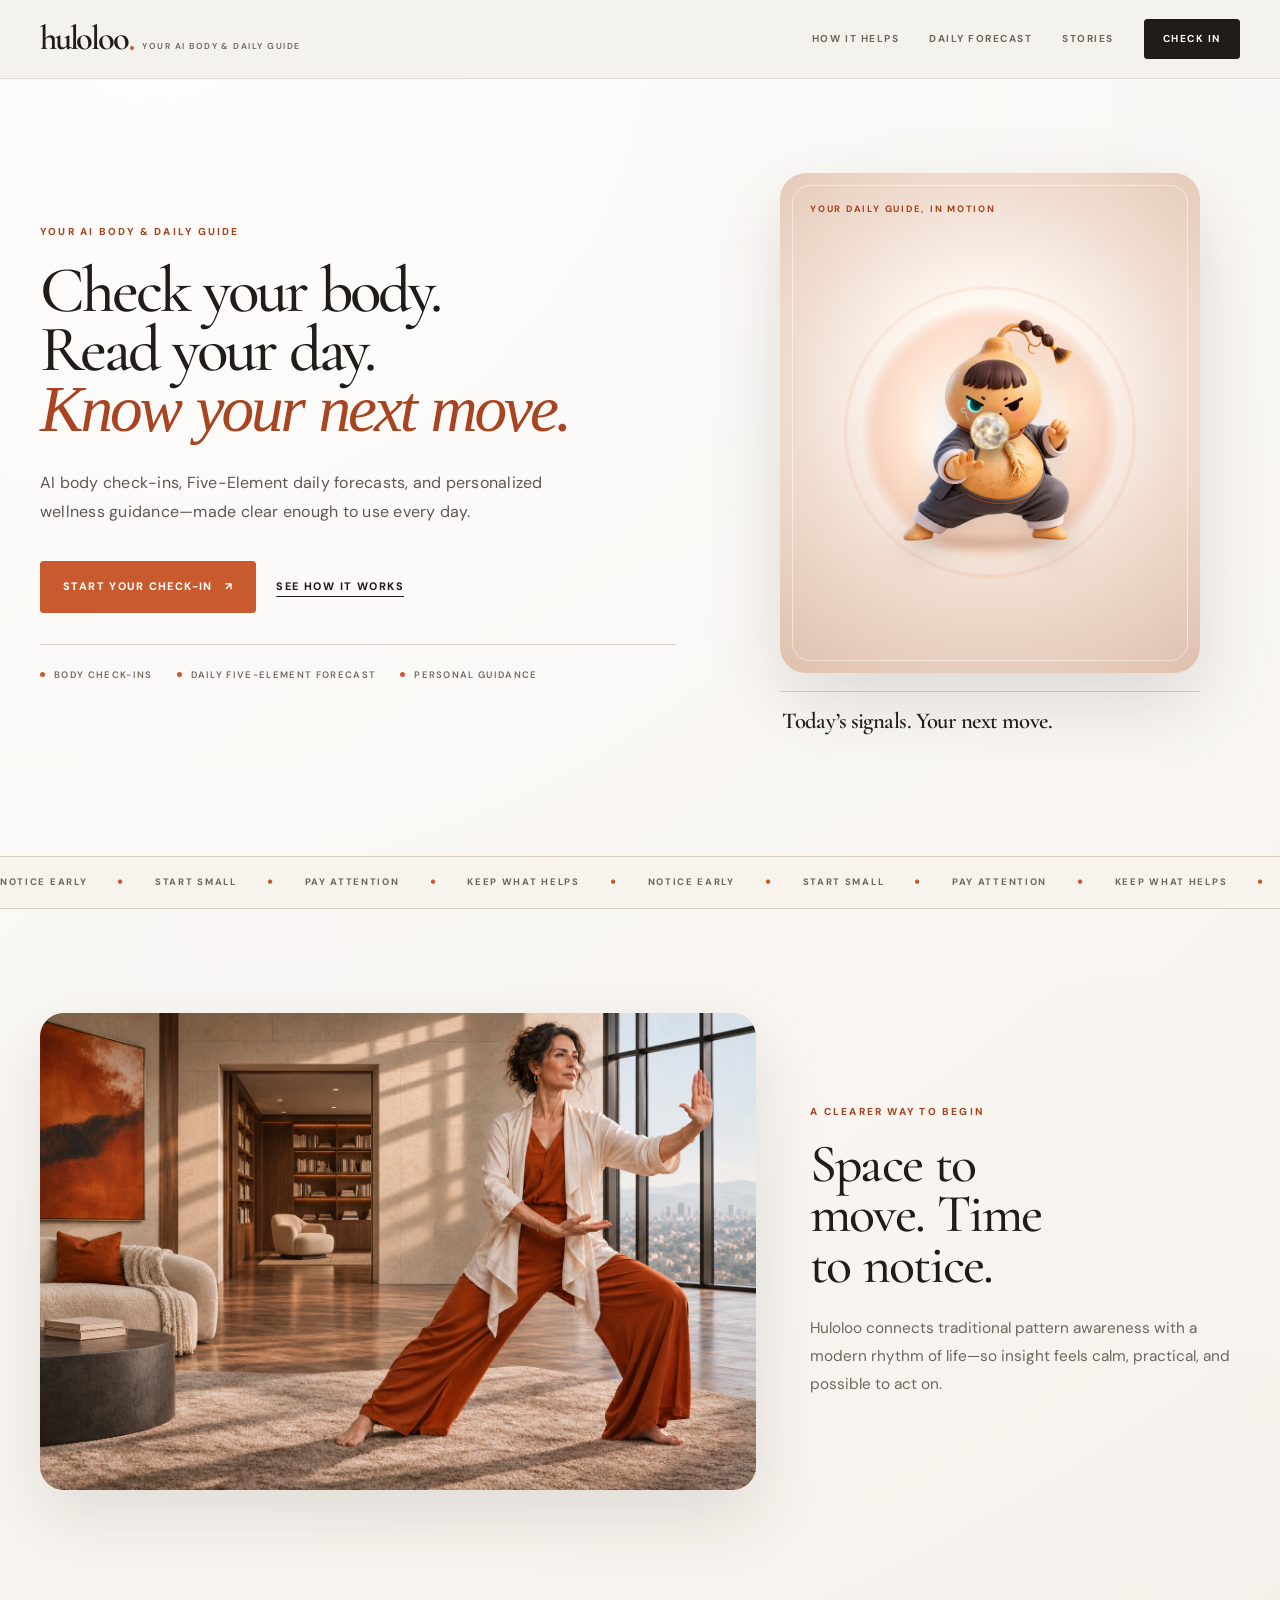
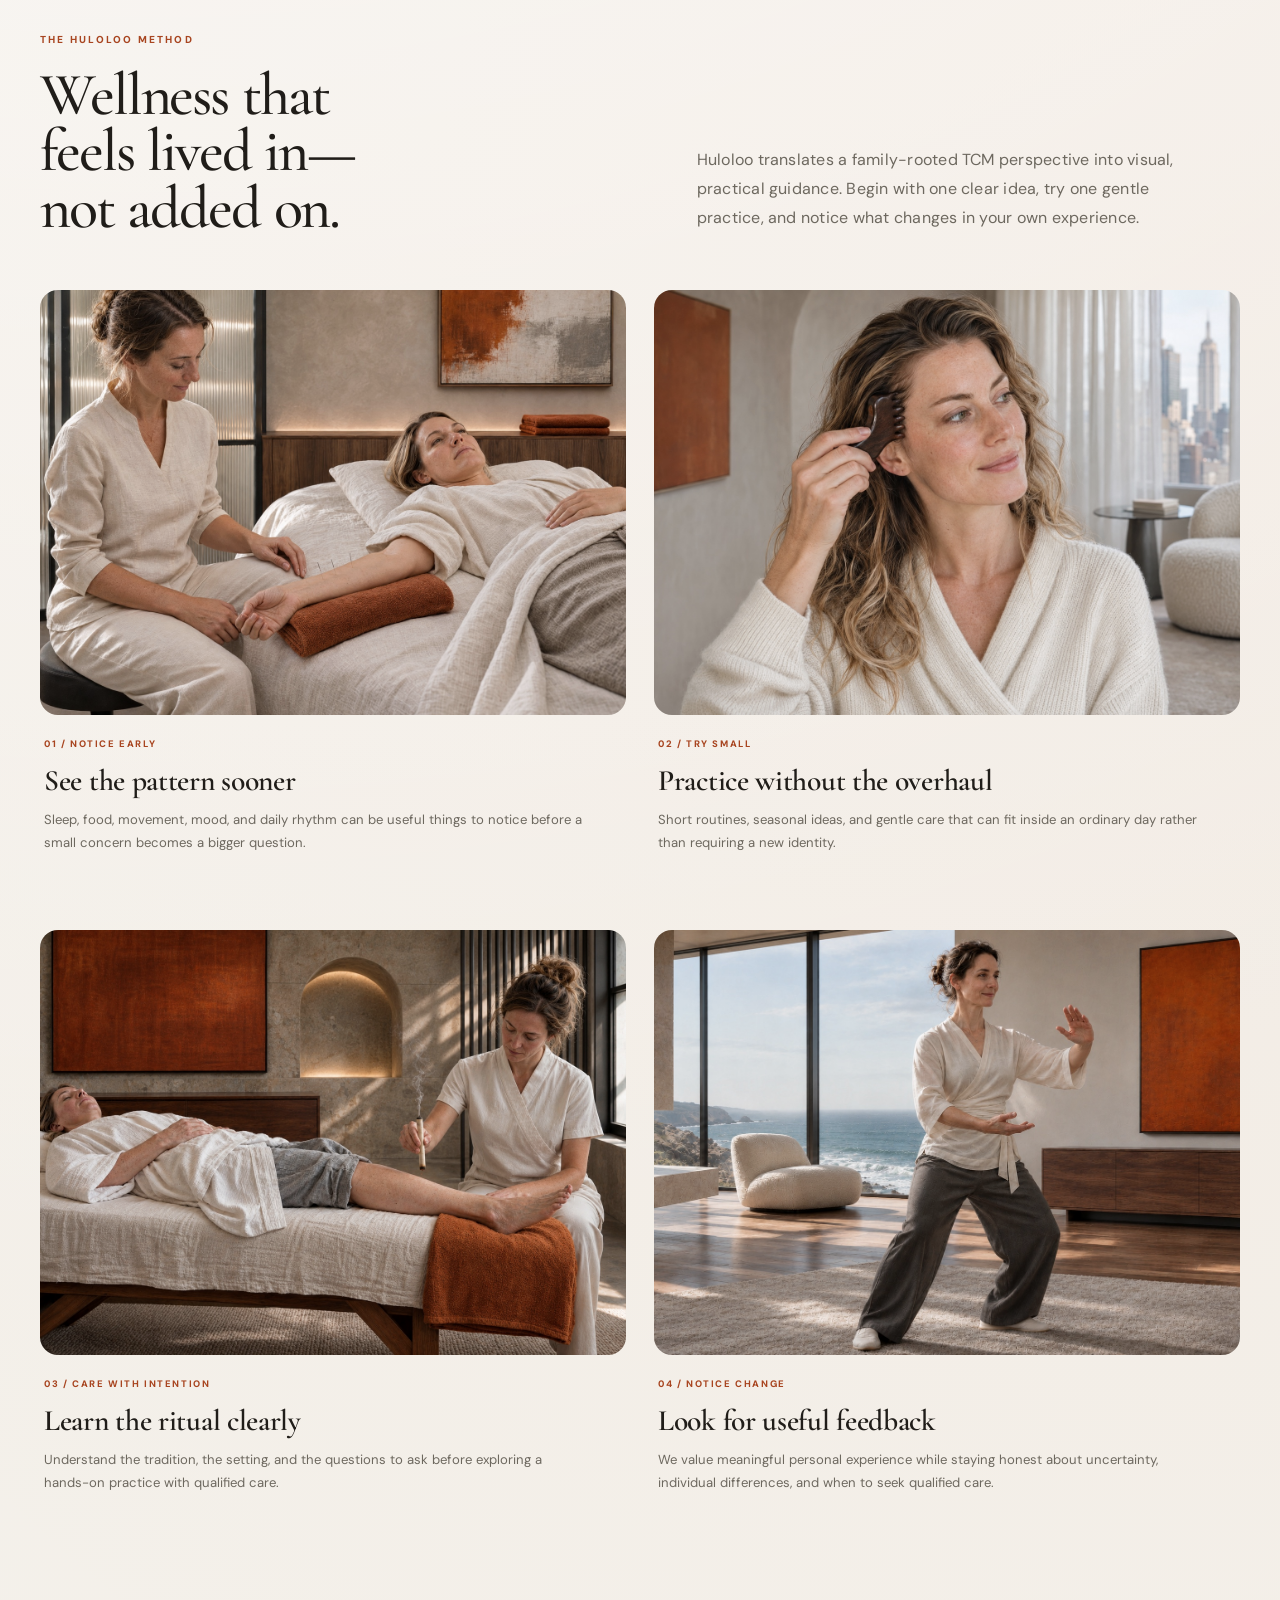
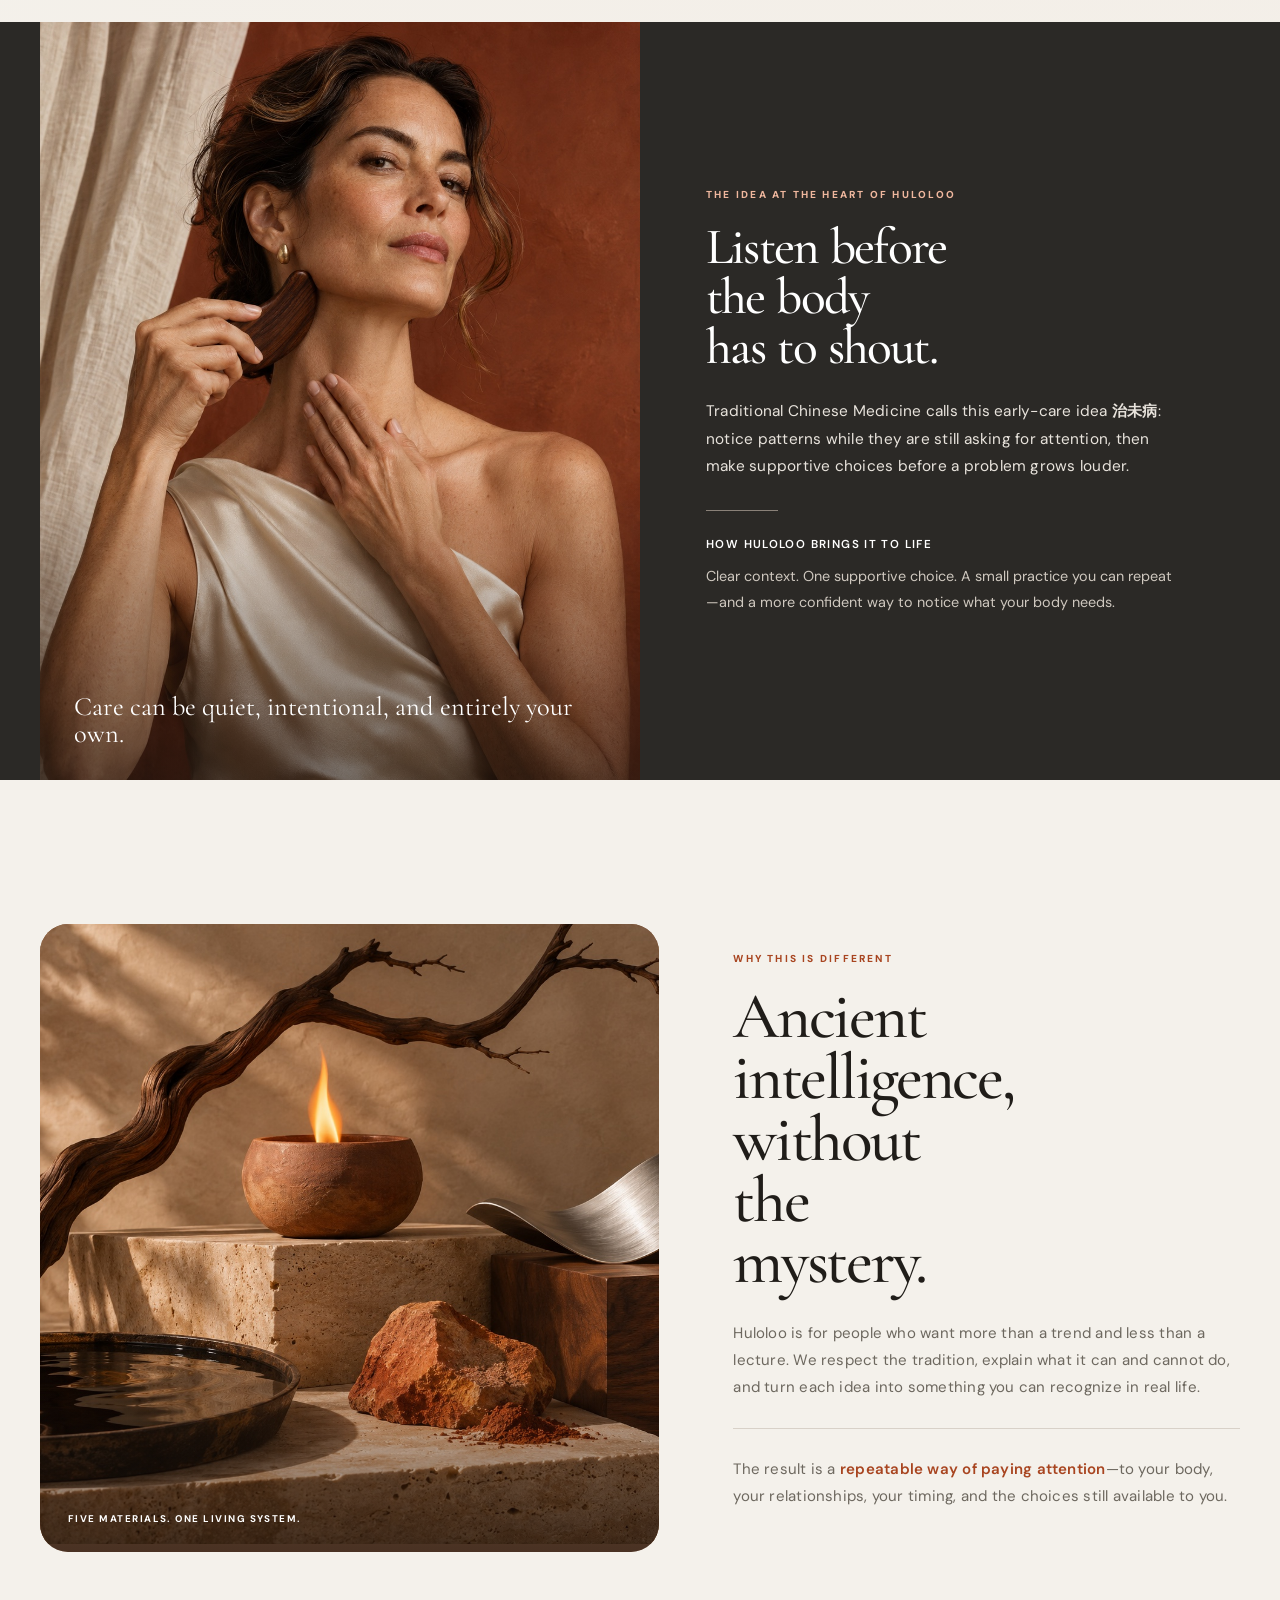
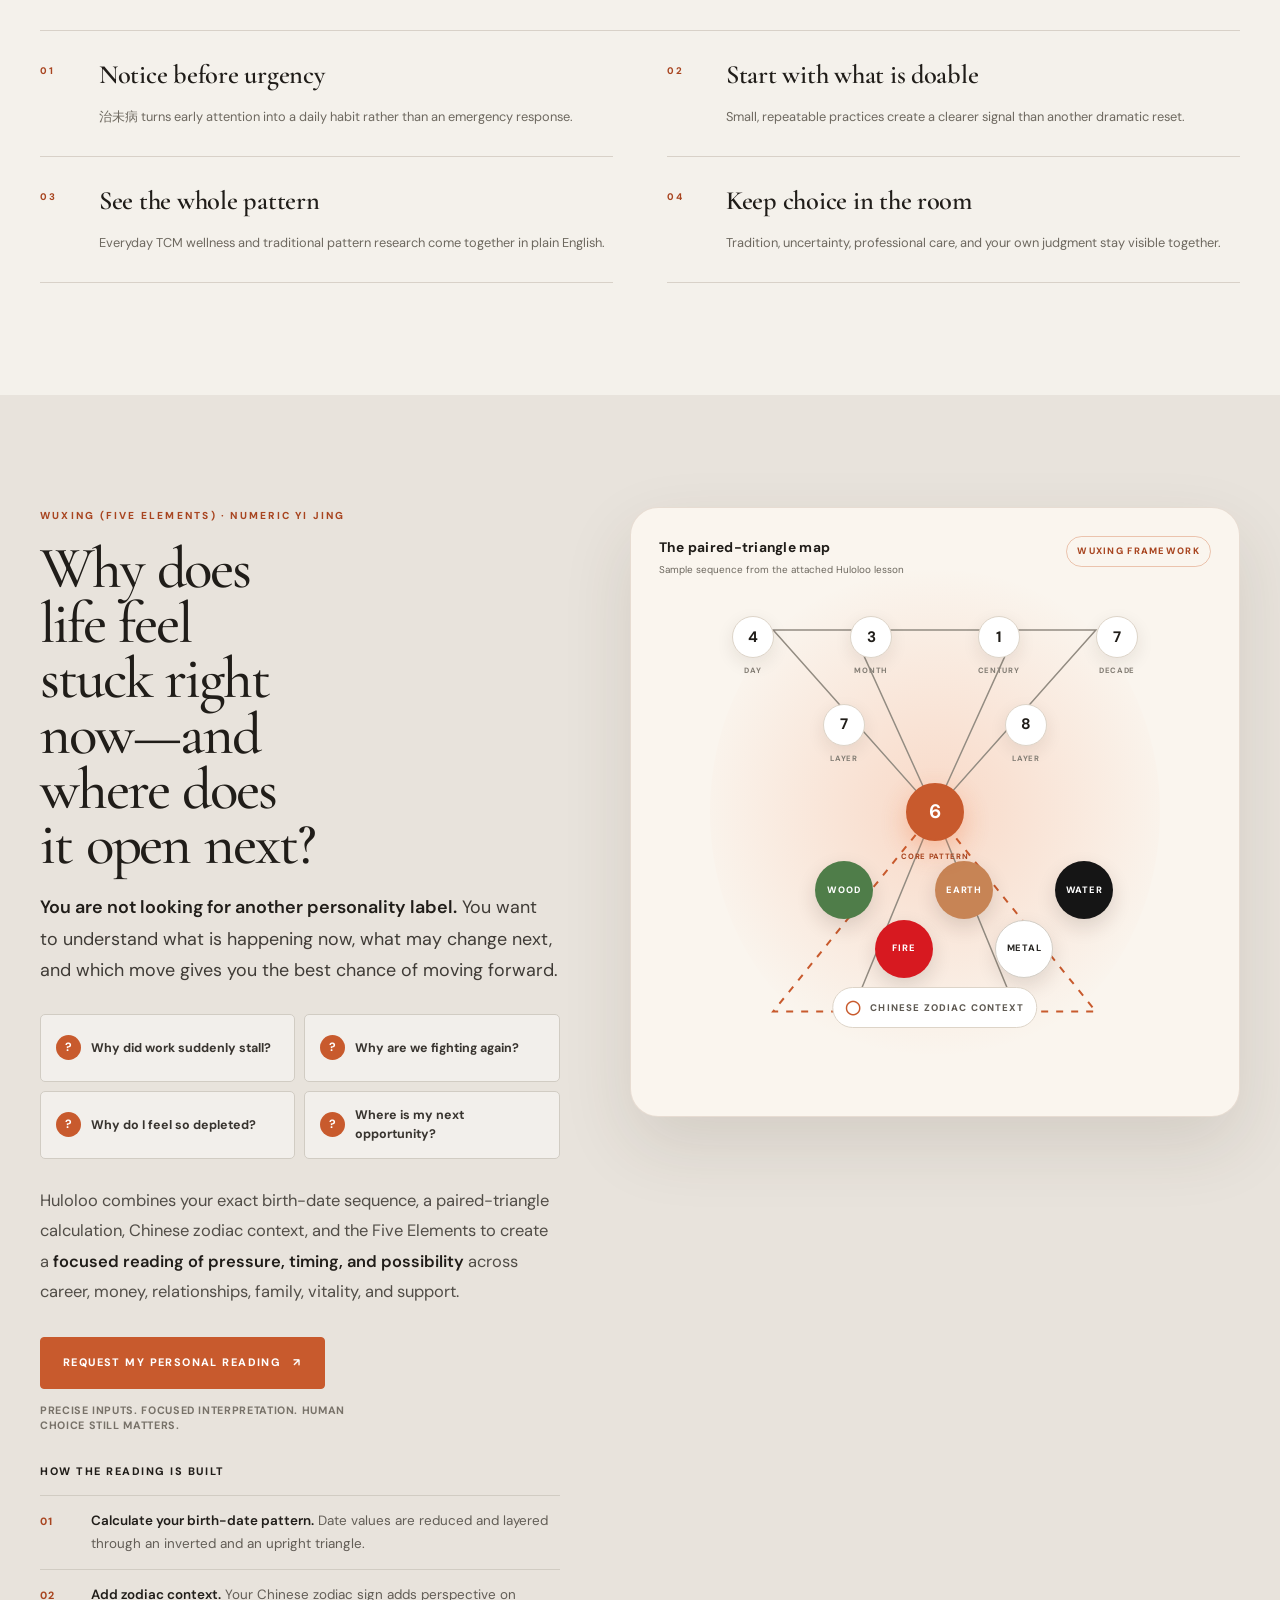
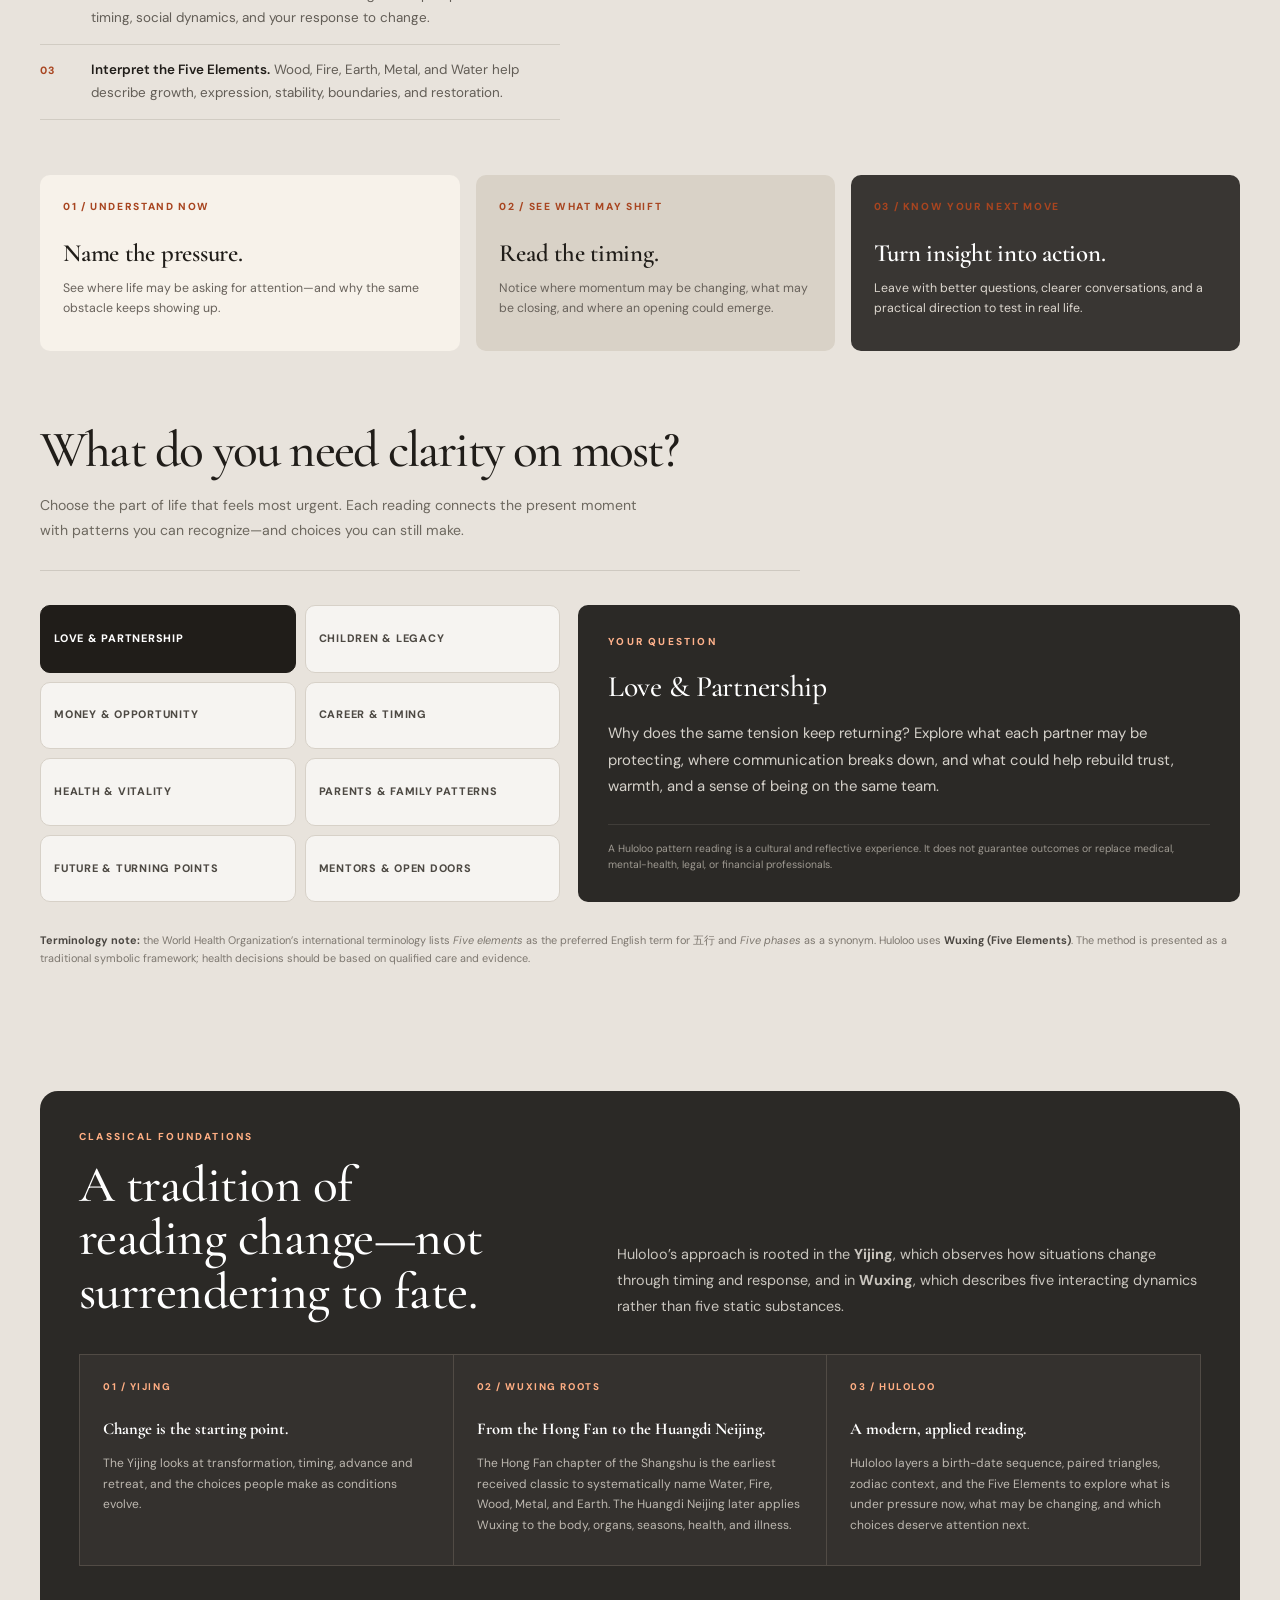
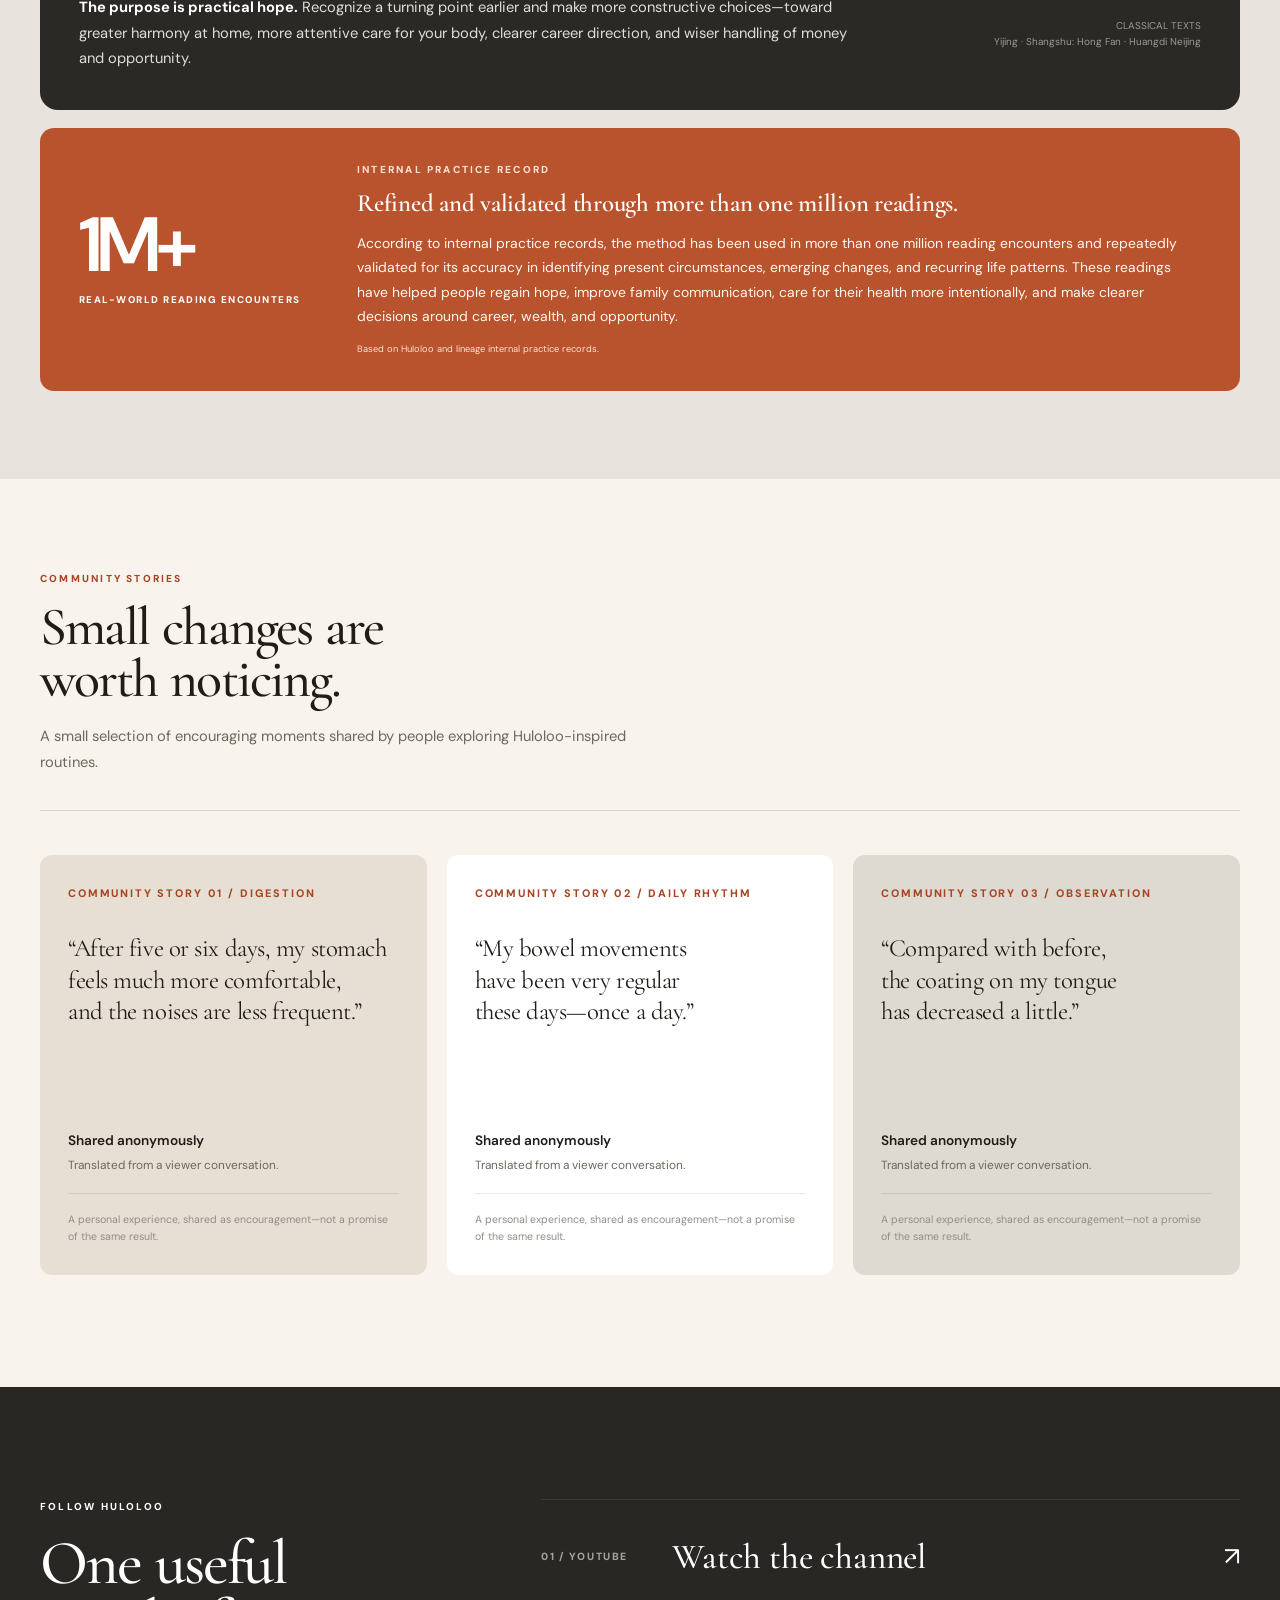
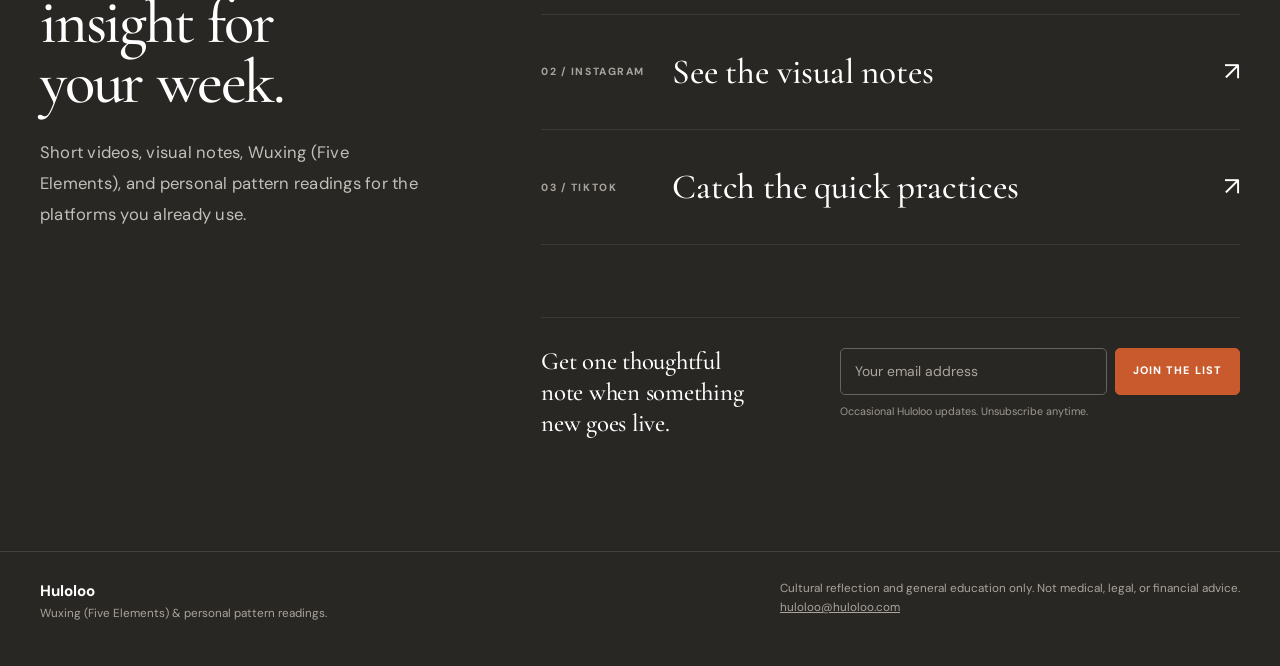
==== commit a04bffa9: "Refine mascot frame and restore hero caption" ====
--- a/index.html
+++ b/index.html
@@ -159,11 +159,11 @@
     header{background:rgba(244,241,235,.92);border-color:rgba(88,77,65,.13)}
     nav{height:78px}.brand{gap:15px}.brand strong{position:relative;font-family:var(--serif);font-size:2.15rem;font-weight:600;line-height:.8;letter-spacing:-.065em}.brand strong:after{content:"";position:absolute;right:-7px;bottom:2px;width:4px;height:4px;border-radius:50%;background:var(--orange)}.brand>span{font-family:var(--sans);font-size:.54rem;font-weight:600;letter-spacing:.17em}.nav-links{gap:30px}.nav-links a{font-family:var(--sans);font-size:.63rem;letter-spacing:.15em}.nav-links .nav-button{padding:11px 18px;border-radius:3px;background:var(--ink);color:#fff;border-color:var(--ink)}
     .hero-editorial{grid-template-columns:minmax(0,1.12fr) minmax(450px,.88fr);gap:64px;align-items:center;padding:78px 0 106px}.hero-editorial .hero-copy{padding:8px 0}.hero-editorial h1{max-width:none;margin:22px 0 31px;font-family:var(--serif);font-size:clamp(4rem,5.1vw,5.6rem);font-weight:500;line-height:.9;letter-spacing:-.047em}.hero-editorial h1 span{display:block;white-space:nowrap}.hero-editorial h1 span:last-child{color:var(--orange-dark);font-style:italic}.hero-editorial .lead{max-width:570px;color:#5d5852;font-family:var(--sans);font-size:1rem;line-height:1.8}.hero-editorial .hero-actions{margin:34px 0 31px}.hero-editorial .button{border-radius:3px}.hero-editorial .button.secondary{border:0;padding-left:8px;padding-right:8px;text-decoration:underline;text-decoration-thickness:1px;text-underline-offset:6px}.hero-signals{font-size:.59rem;font-weight:600;letter-spacing:.14em}
-    .hero-orbit-hero{min-height:620px;border-radius:26px;background:radial-gradient(circle at 50% 43%,#fffaf4 0 23%,#f0ddd0 56%,#dfc0ad 100%);box-shadow:0 32px 90px rgba(66,45,32,.16)}.hero-orbit-hero:before{content:"";position:absolute;z-index:2;inset:12px;border:1px solid rgba(255,253,248,.48);border-radius:18px;pointer-events:none}.hero-orbit-hero .hero-mascot-label{left:30px;top:29px;font-size:.58rem;letter-spacing:.19em}
+    .hero-orbit-hero{display:block;min-height:0;padding:0;overflow:visible;border-radius:0;background:transparent;box-shadow:none;isolation:auto}.hero-orbit-hero:before{content:none}.hero-mascot-panel{position:relative;display:grid;place-items:stretch;min-height:500px;padding:42px 28px 24px;overflow:hidden;border-radius:26px;background:radial-gradient(circle at 50% 43%,#fffaf4 0 23%,#f0ddd0 56%,#dfc0ad 100%);box-shadow:0 28px 76px rgba(66,45,32,.15);isolation:isolate}.hero-mascot-panel:before{content:"";position:absolute;z-index:2;inset:12px;border:1px solid rgba(255,253,248,.52);border-radius:18px;pointer-events:none}.hero-orbit-hero .hero-mascot-label{left:30px;top:29px;font-size:.58rem;letter-spacing:.19em}.hero-orbit-hero .hero-caption{position:static;width:100%;margin:18px 0 0;padding:16px 2px 0;border:0;border-top:1px solid rgba(92,83,73,.24);border-radius:0;background:transparent;color:var(--ink);box-shadow:none}.hero-orbit-hero .hero-caption strong{margin:0;font-family:var(--serif);font-size:1.42rem;font-weight:600;line-height:1.15;letter-spacing:-.025em}
     .pattern-lenses{margin-top:74px}.lens-intro{display:block;max-width:760px;margin:0 0 34px;padding-bottom:28px;border-bottom:1px solid rgba(92,83,73,.18)}.lens-intro h3{max-width:720px;margin:0;font-family:var(--serif);font-size:clamp(2.5rem,4vw,4.15rem);font-weight:500;line-height:.98;letter-spacing:-.035em}.lens-intro p{max-width:620px;margin:18px 0 0;color:var(--muted);font-size:.88rem;line-height:1.75}
     .case-head{display:block;max-width:none;margin-bottom:44px;padding-bottom:34px;border-bottom:1px solid var(--line)}.case-head>div{max-width:760px}.case-head h2{max-width:15ch;margin:14px 0 0;font-size:clamp(3rem,4.2vw,4.45rem);line-height:.96}.case-head p{max-width:610px;margin:20px 0 0;color:var(--muted);font-size:.92rem;line-height:1.75}
-    @media(max-width:1000px){.hero-editorial{grid-template-columns:1fr;gap:46px;padding-top:58px}.hero-editorial h1{max-width:11ch}.hero-orbit-hero{min-height:590px}}
-    @media(max-width:700px){nav{height:70px}.brand strong{font-size:1.9rem}.hero-editorial{padding:48px 0 76px}.hero-editorial h1{max-width:100%;font-size:clamp(3.25rem,15.2vw,4.6rem);line-height:.9}.hero-editorial h1 span{white-space:normal}.hero-editorial .lead{font-size:.95rem}.hero-actions{display:flex}.hero-editorial .button.secondary{padding-left:8px}.hero-orbit-hero{min-height:450px;border-radius:19px}.hero-orbit-hero:before{inset:8px;border-radius:13px}.hero-orbit-hero .hero-mascot-label{left:18px;top:17px}.lens-intro{margin-bottom:26px;padding-bottom:23px}.lens-intro h3{font-size:2.55rem}.lens-intro p{font-size:.84rem}.case-head{margin-bottom:30px;padding-bottom:27px}.case-head h2{font-size:3rem}}
+    @media(max-width:1000px){.hero-editorial{grid-template-columns:1fr;gap:46px;padding-top:58px}.hero-editorial h1{max-width:11ch}.hero-orbit-hero{min-height:0}.hero-mascot-panel{min-height:540px}}
+    @media(max-width:700px){nav{height:70px}.brand strong{font-size:1.9rem}.hero-editorial{padding:48px 0 76px}.hero-editorial h1{max-width:100%;font-size:clamp(3.25rem,15.2vw,4.6rem);line-height:.9}.hero-editorial h1 span{white-space:normal}.hero-editorial .lead{font-size:.95rem}.hero-actions{display:flex}.hero-editorial .button.secondary{padding-left:8px}.hero-orbit-hero{min-height:0}.hero-mascot-panel{min-height:390px;padding:36px 16px 18px;border-radius:19px}.hero-mascot-panel:before{inset:8px;border-radius:13px}.hero-orbit-hero .hero-mascot-label{left:18px;top:17px}.hero-orbit-hero .hero-caption{margin-top:14px;padding-top:13px}.hero-orbit-hero .hero-caption strong{font-size:1.18rem}.lens-intro{margin-bottom:26px;padding-bottom:23px}.lens-intro h3{font-size:2.55rem}.lens-intro p{font-size:.84rem}.case-head{margin-bottom:30px;padding-bottom:27px}.case-head h2{font-size:3rem}}
   </style>
 </head>
 <body>
@@ -179,7 +179,7 @@
         <div class="hero-actions"><a class="button" href="#patterns">Start your check-in <span>↗</span></a><a class="button secondary" href="#why">See how it works</a></div>
         <div class="hero-signals" aria-label="Huloloo approach"><span>Body check-ins</span><span>Daily Five-Element forecast</span><span>Personal guidance</span></div>
       </div>
-      <figure class="hero-visual mascot-hero hero-orbit-hero reveal"><span class="hero-mascot-label">Your daily guide, in motion</span><div class="hero-mascot-stage"><div class="hero-halo" aria-hidden="true"></div><div class="hero-energy"><img class="hero-orb hero-orb--earth" src="assets/splash/orb-earth-v3.png" alt="" aria-hidden="true"><img class="hero-orb hero-orb--wood" src="assets/splash/orb-wood-v3.png" alt="" aria-hidden="true"><img class="hero-orb hero-orb--fire" src="assets/splash/orb-fire-v3.png" alt="" aria-hidden="true"><img class="hero-orb hero-orb--water" src="assets/splash/orb-water-v3.png" alt="" aria-hidden="true"><img class="hero-orb hero-orb--metal" src="assets/splash/orb-metal-v3.png" alt="" aria-hidden="true"><img class="hero-mascot" src="assets/splash/pose-final.png" alt="Huloloo guiding five Wuxing energy balls in a Tai Chi pose"></div></div></figure>
+      <figure class="hero-visual mascot-hero hero-orbit-hero reveal"><div class="hero-mascot-panel"><span class="hero-mascot-label">Your daily guide, in motion</span><div class="hero-mascot-stage"><div class="hero-halo" aria-hidden="true"></div><div class="hero-energy"><img class="hero-orb hero-orb--earth" src="assets/splash/orb-earth-v3.png" alt="" aria-hidden="true"><img class="hero-orb hero-orb--wood" src="assets/splash/orb-wood-v3.png" alt="" aria-hidden="true"><img class="hero-orb hero-orb--fire" src="assets/splash/orb-fire-v3.png" alt="" aria-hidden="true"><img class="hero-orb hero-orb--water" src="assets/splash/orb-water-v3.png" alt="" aria-hidden="true"><img class="hero-orb hero-orb--metal" src="assets/splash/orb-metal-v3.png" alt="" aria-hidden="true"><img class="hero-mascot" src="assets/splash/pose-final.png" alt="Huloloo guiding five Wuxing energy balls in a Tai Chi pose"></div></div></div><figcaption class="hero-caption"><strong>Today’s signals. Your next move.</strong></figcaption></figure>
     </section>
 
     <div class="marquee" aria-hidden="true"><div class="marquee-track">NOTICE EARLY <b>•</b> START SMALL <b>•</b> PAY ATTENTION <b>•</b> KEEP WHAT HELPS <b>•</b> NOTICE EARLY <b>•</b> START SMALL <b>•</b> PAY ATTENTION <b>•</b> KEEP WHAT HELPS <b>•</b></div></div>
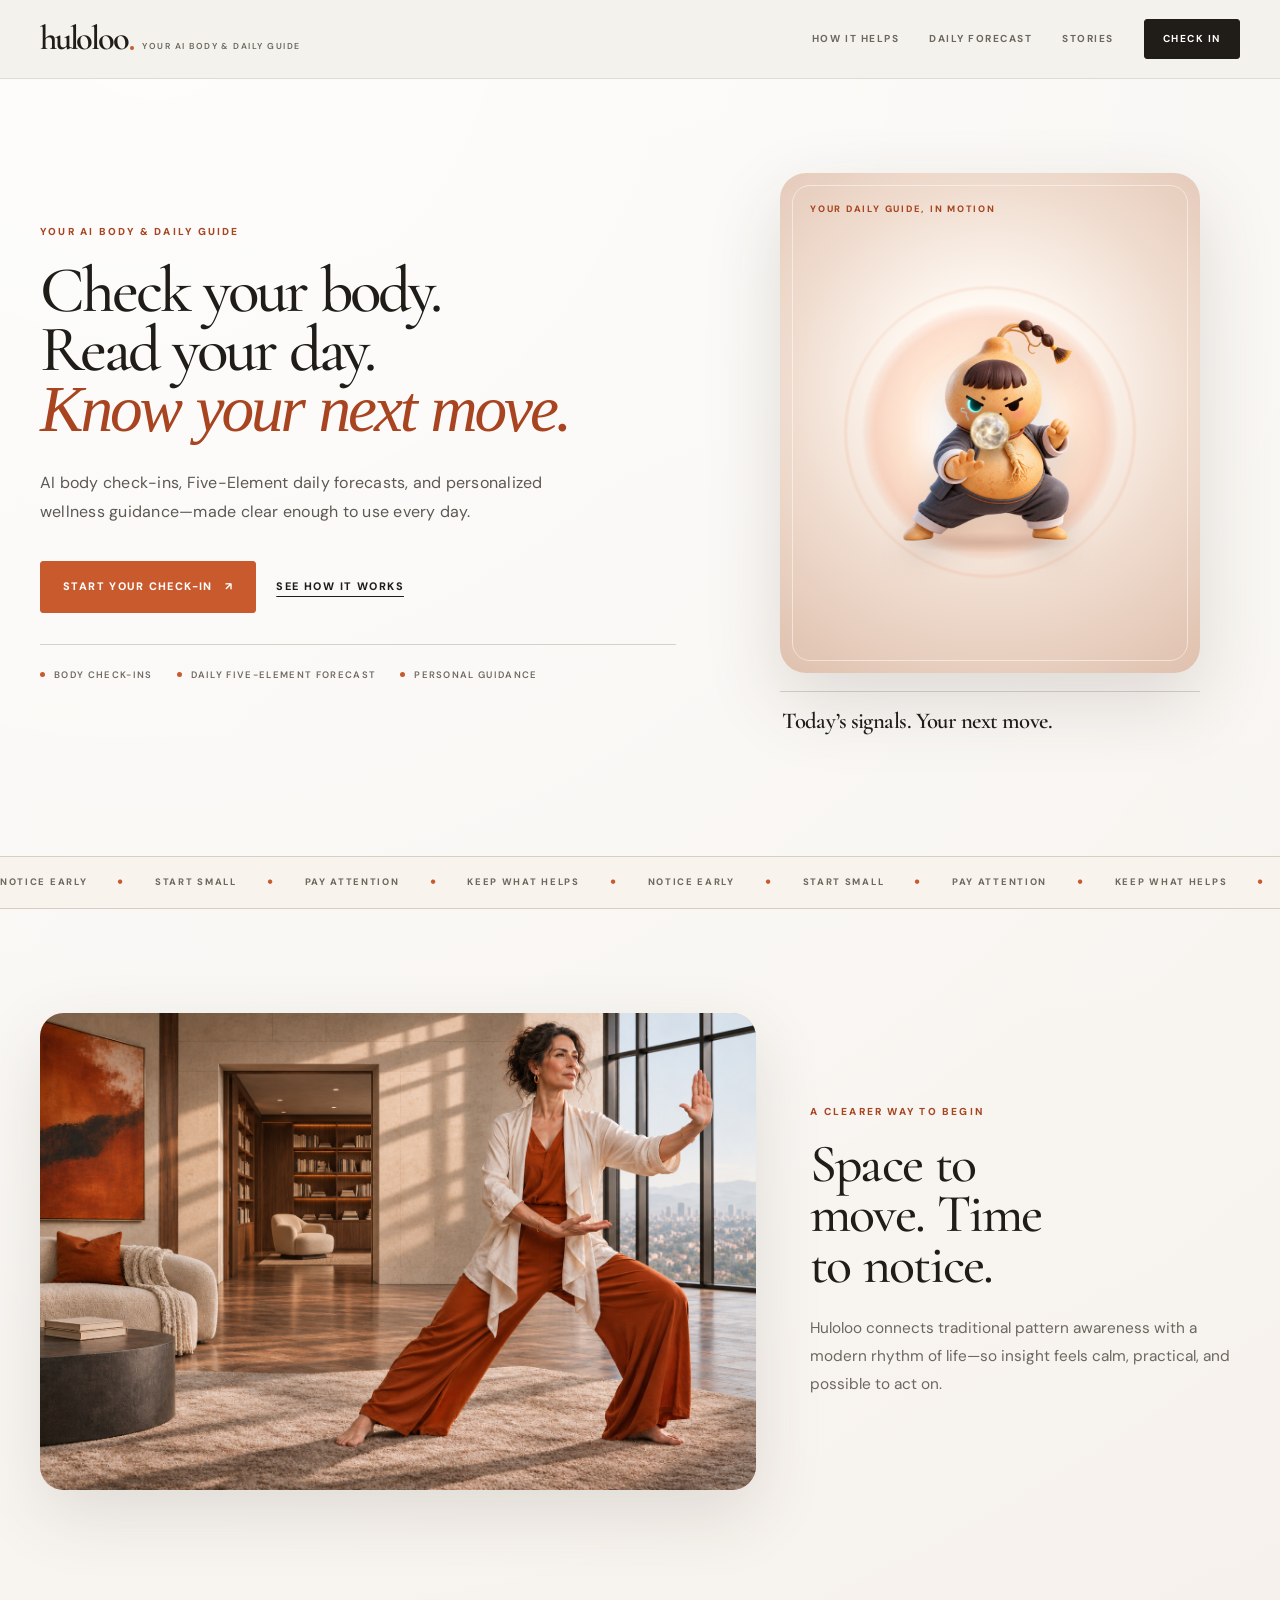
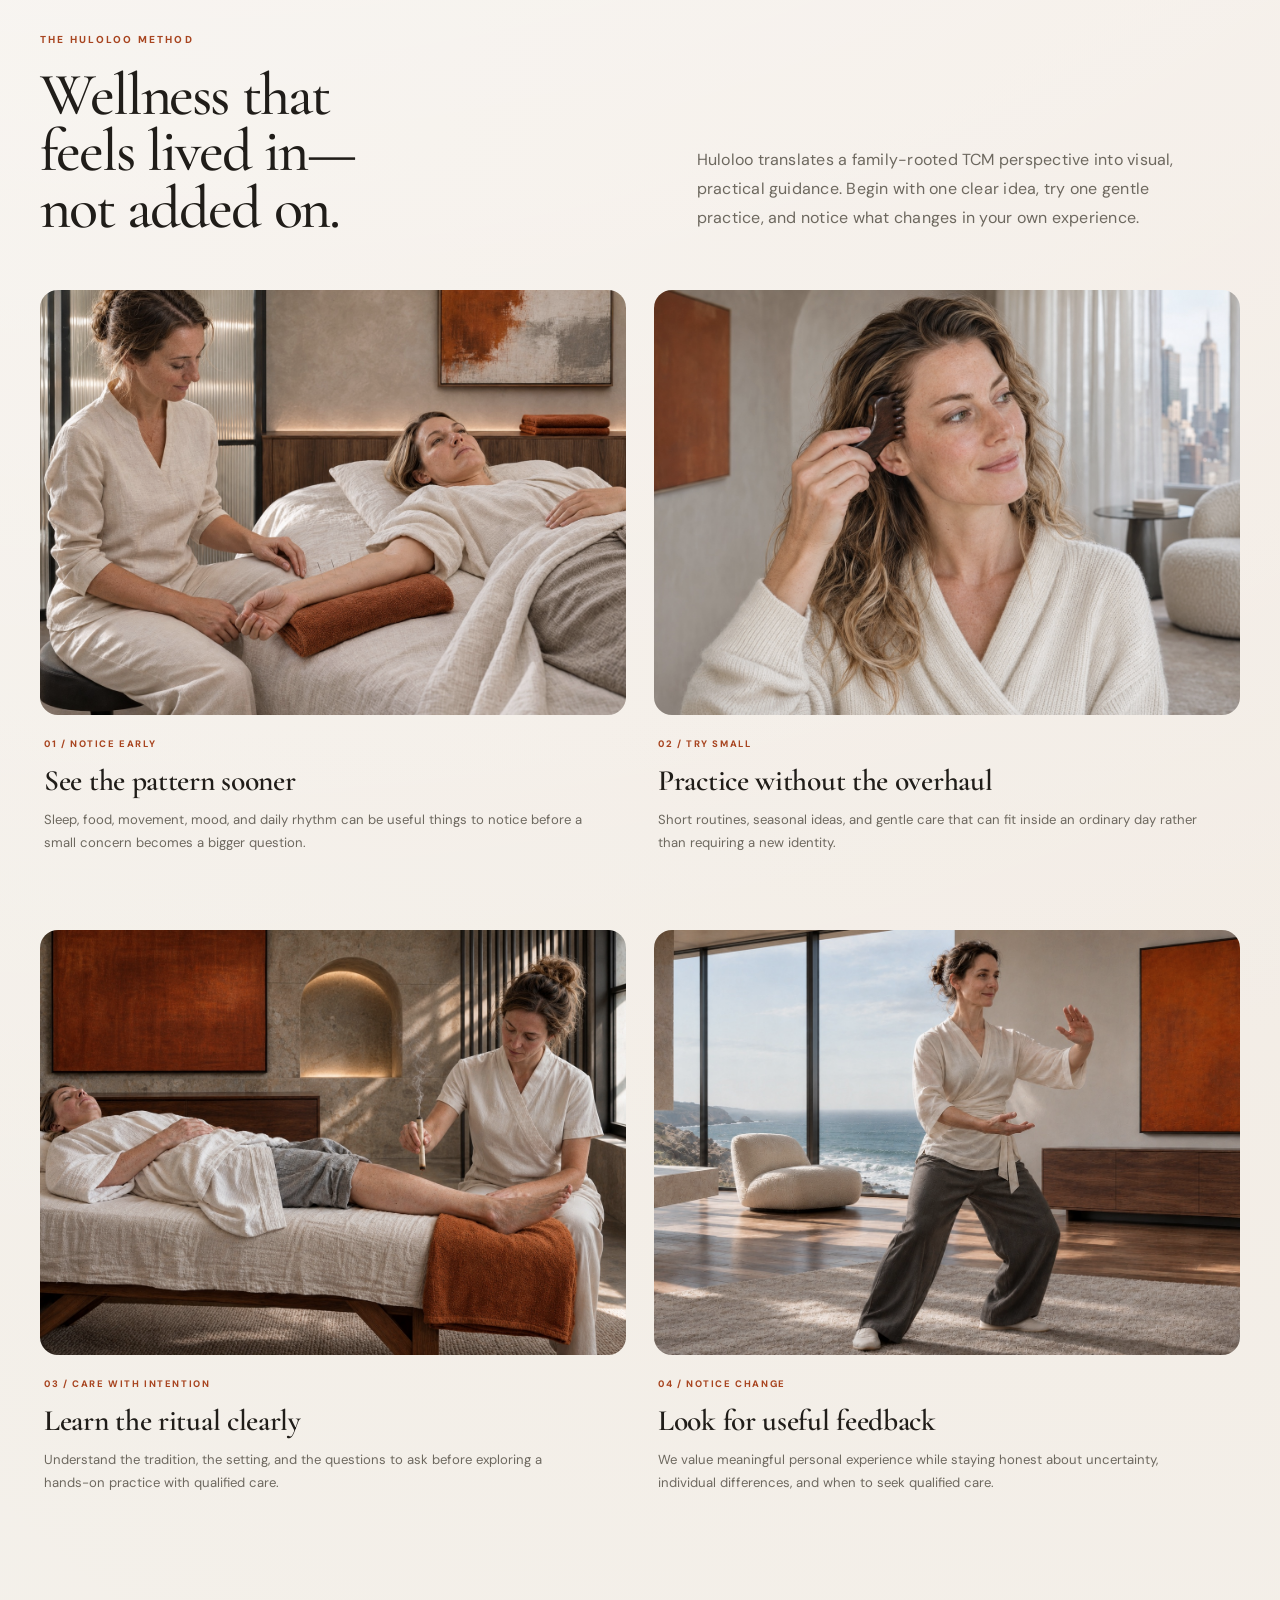
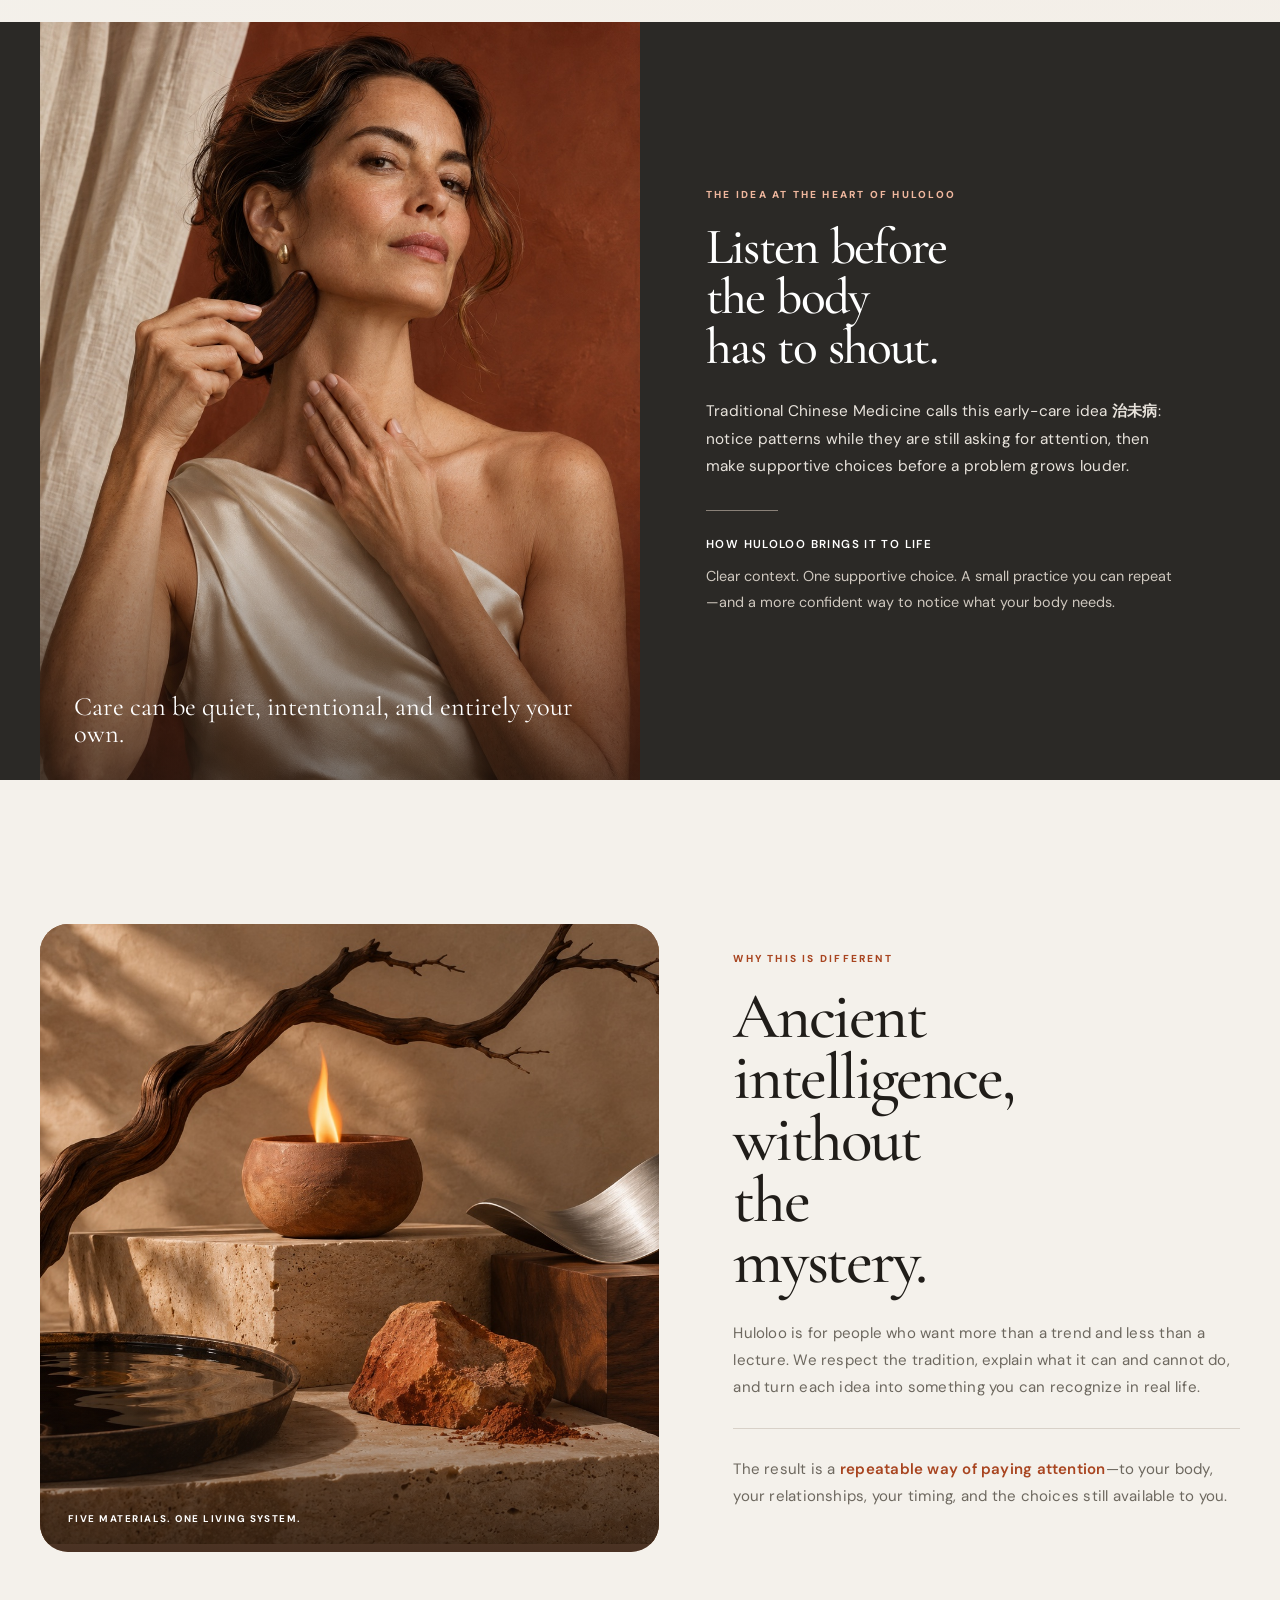
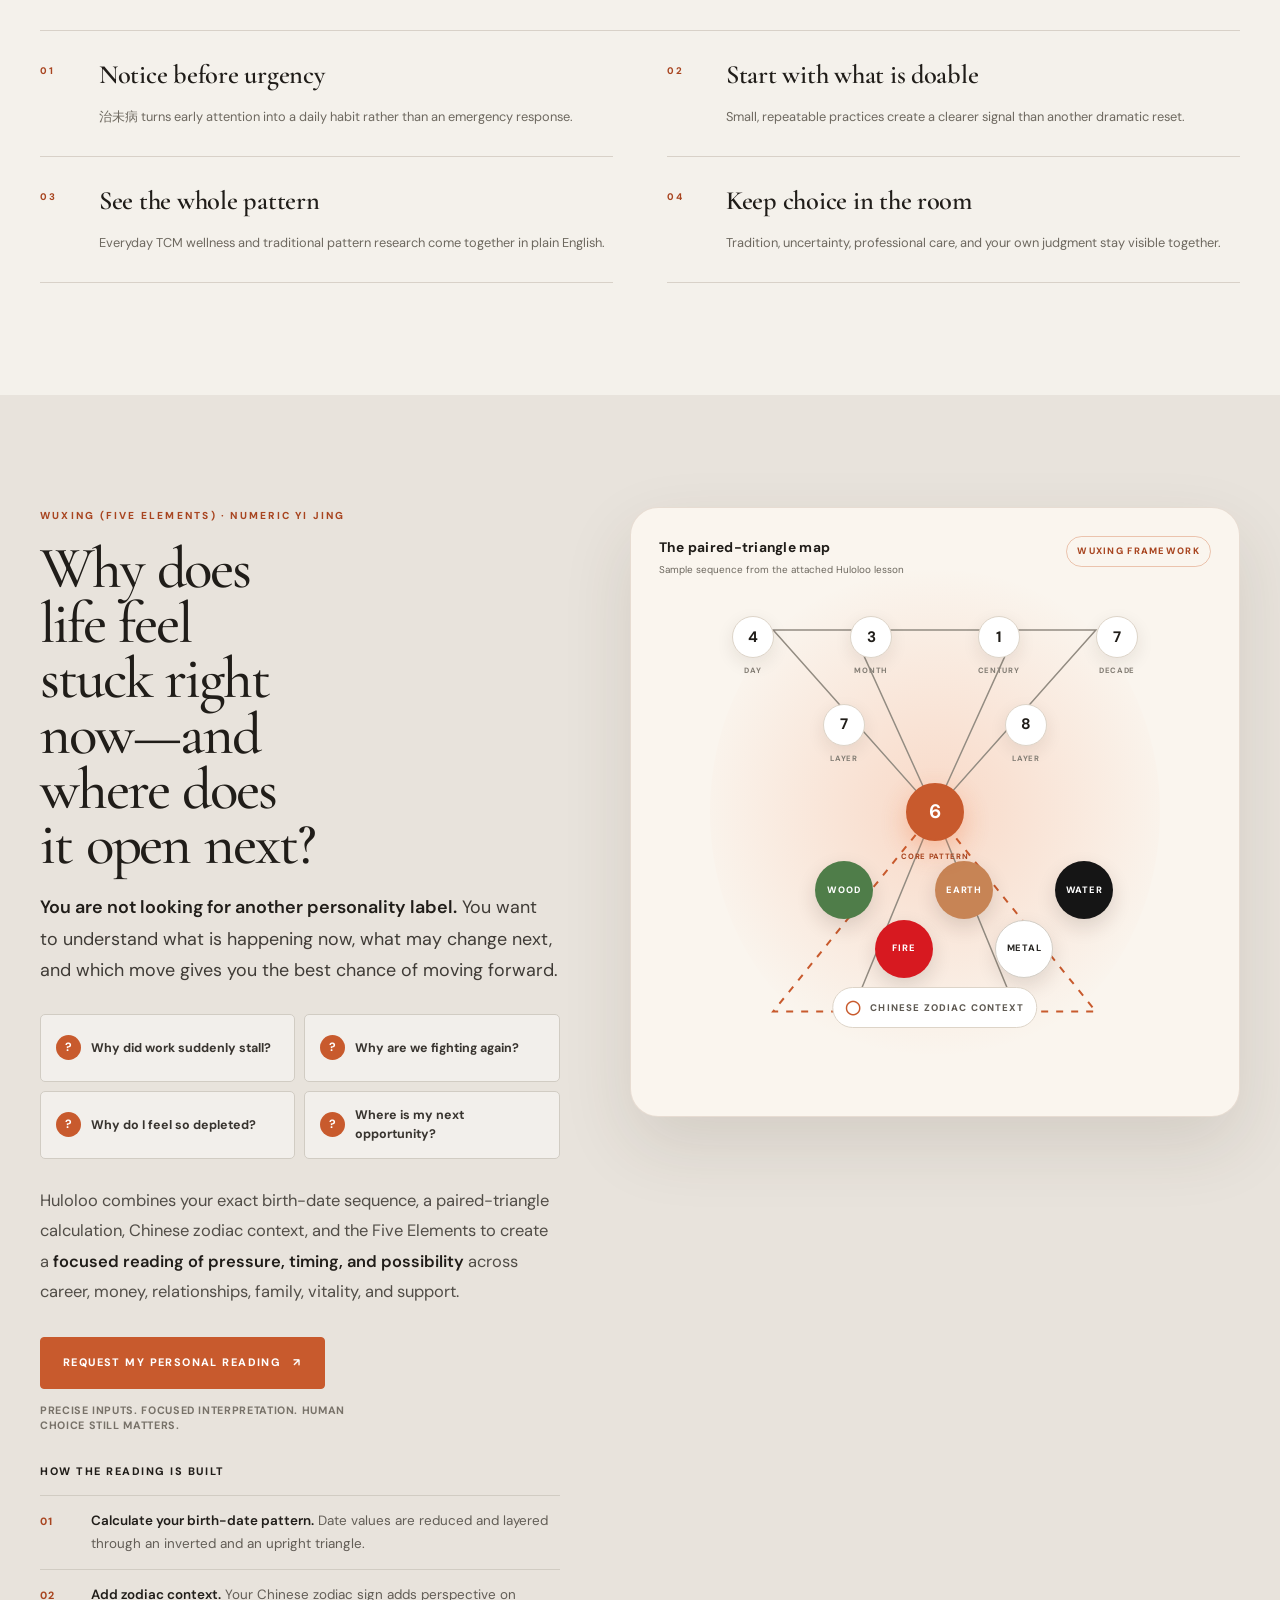
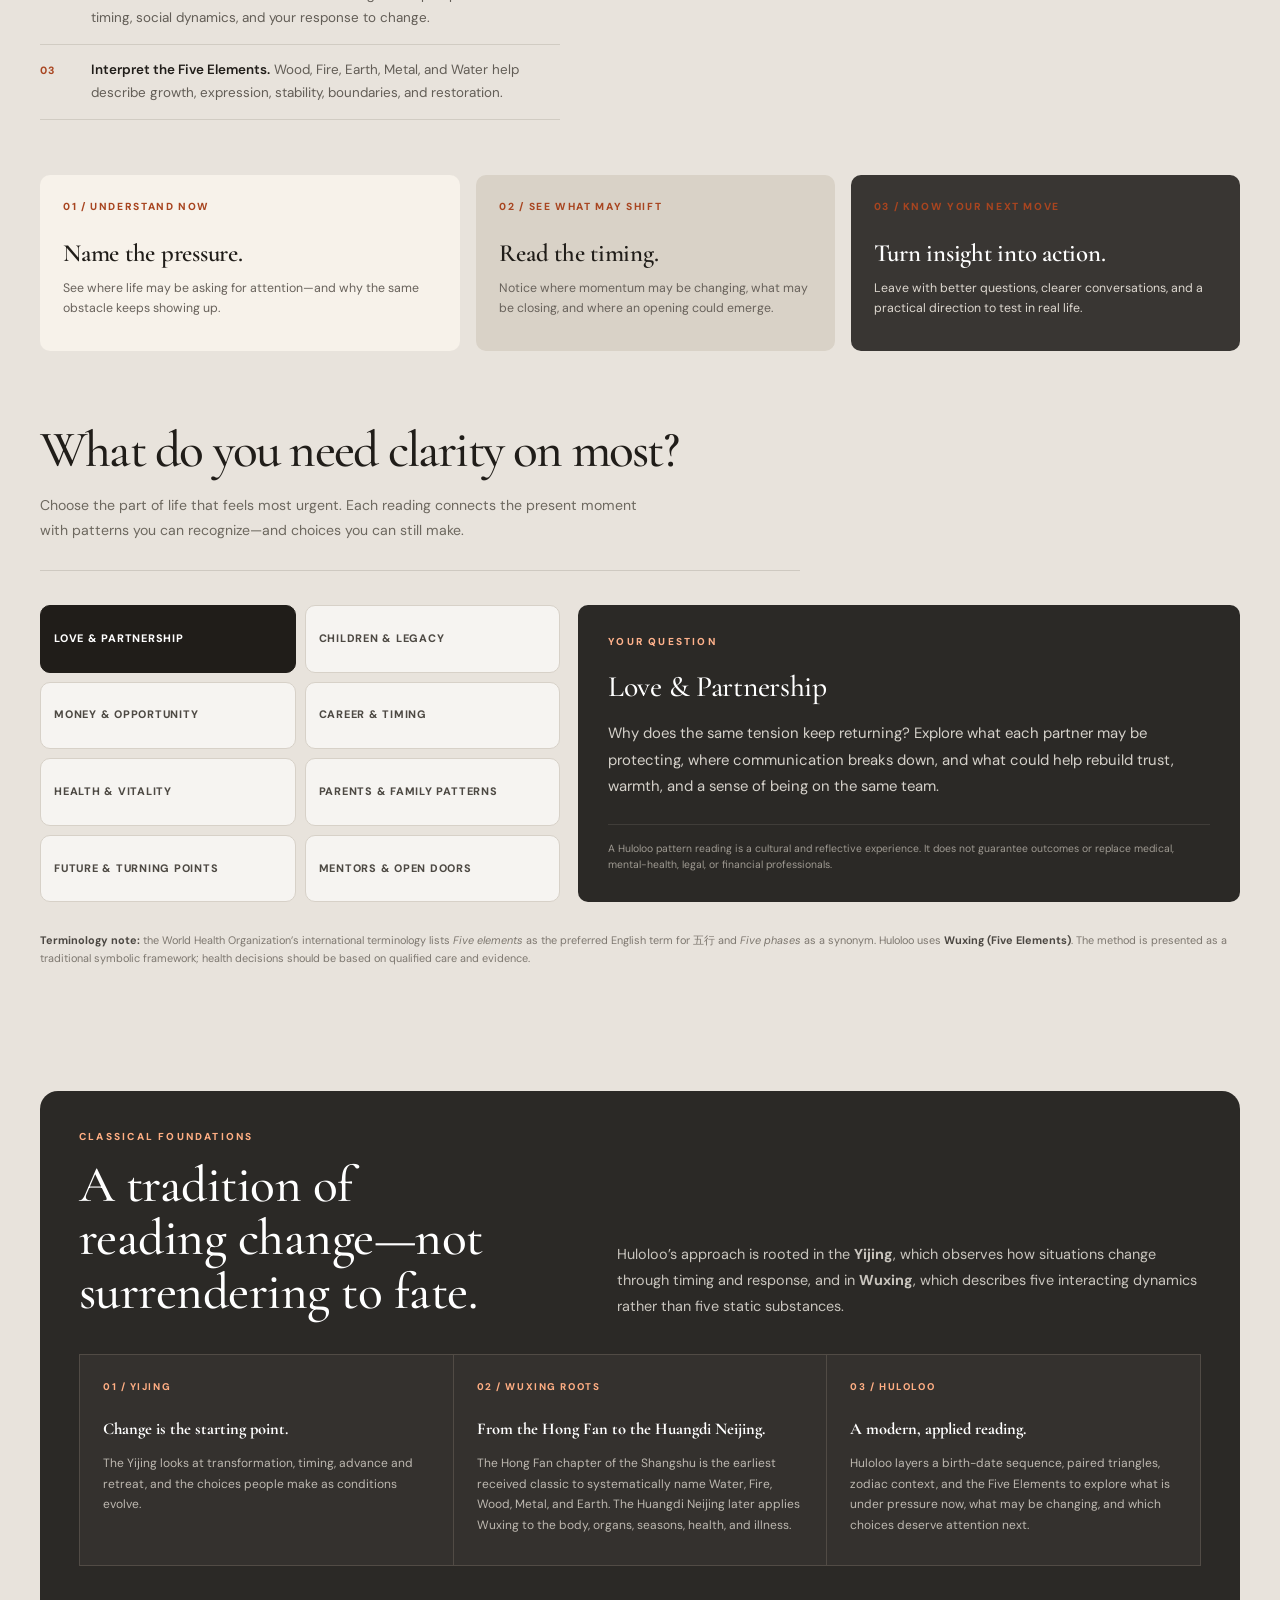
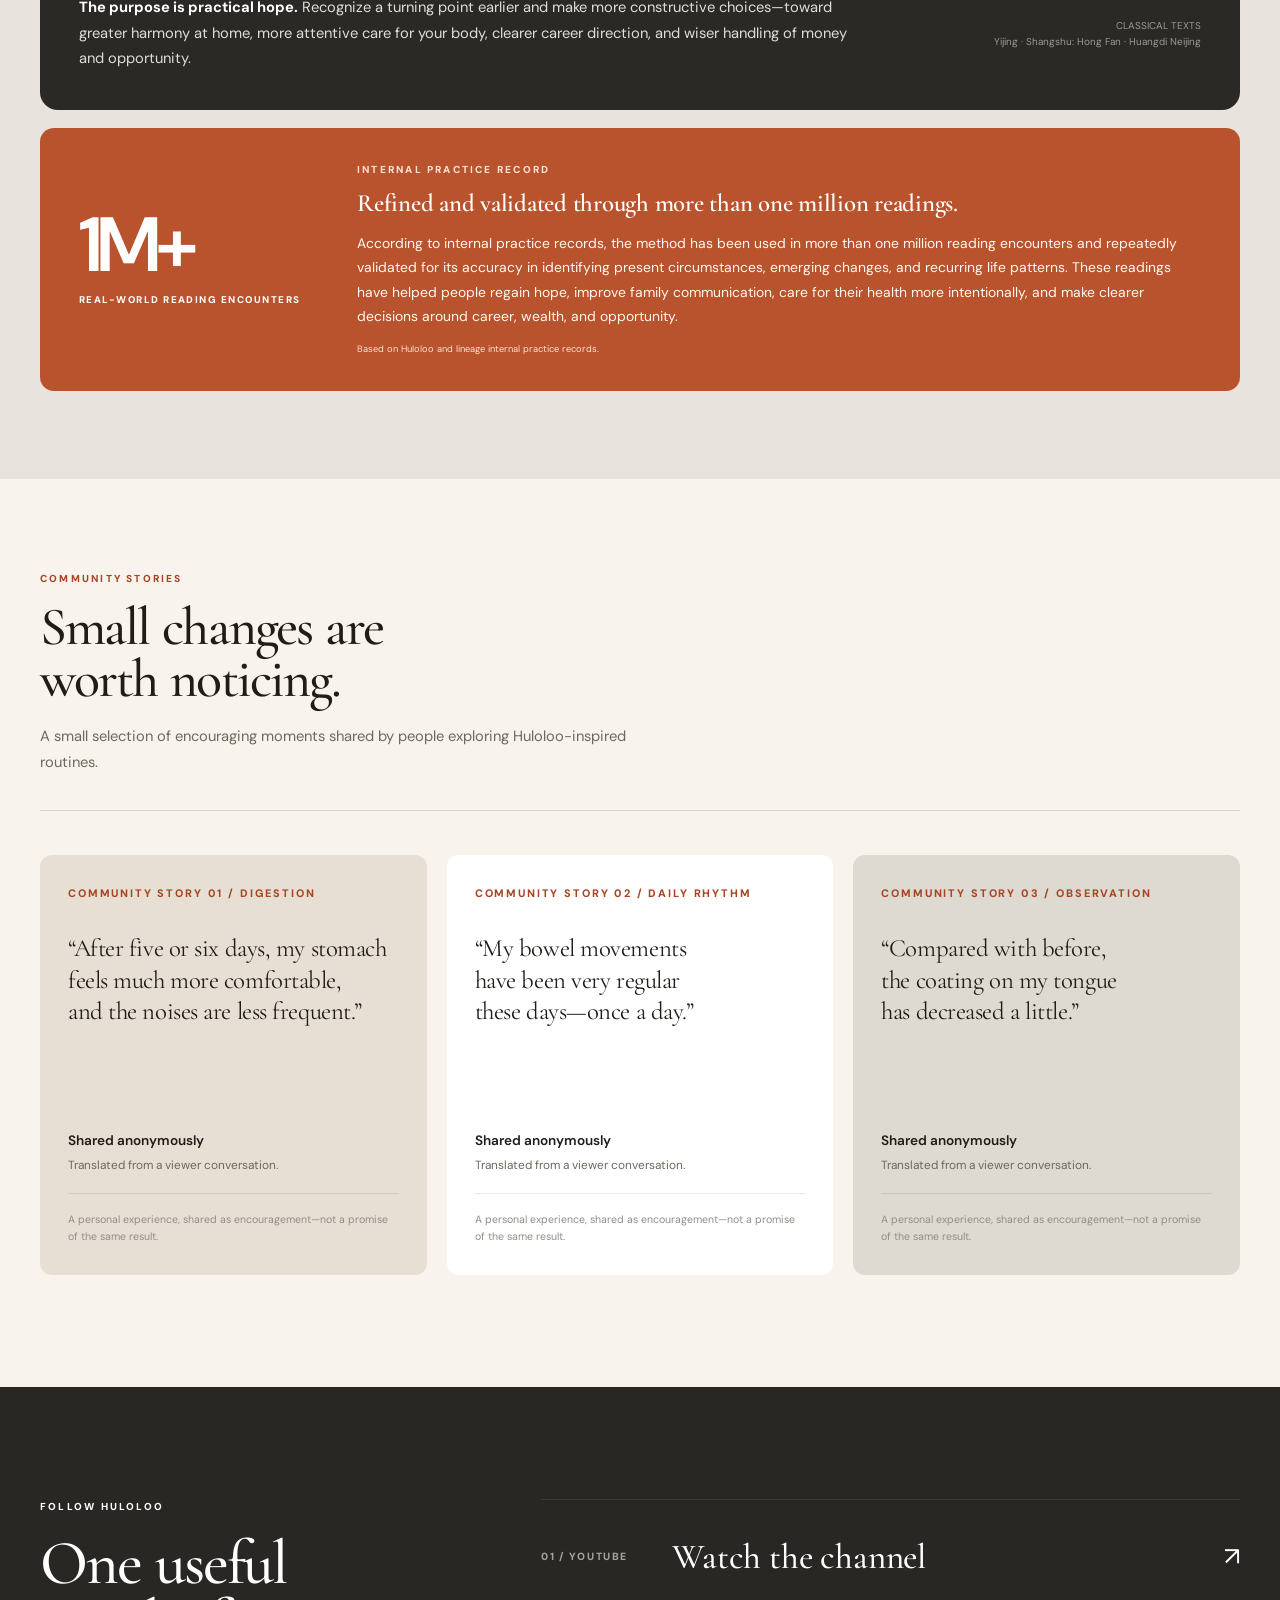
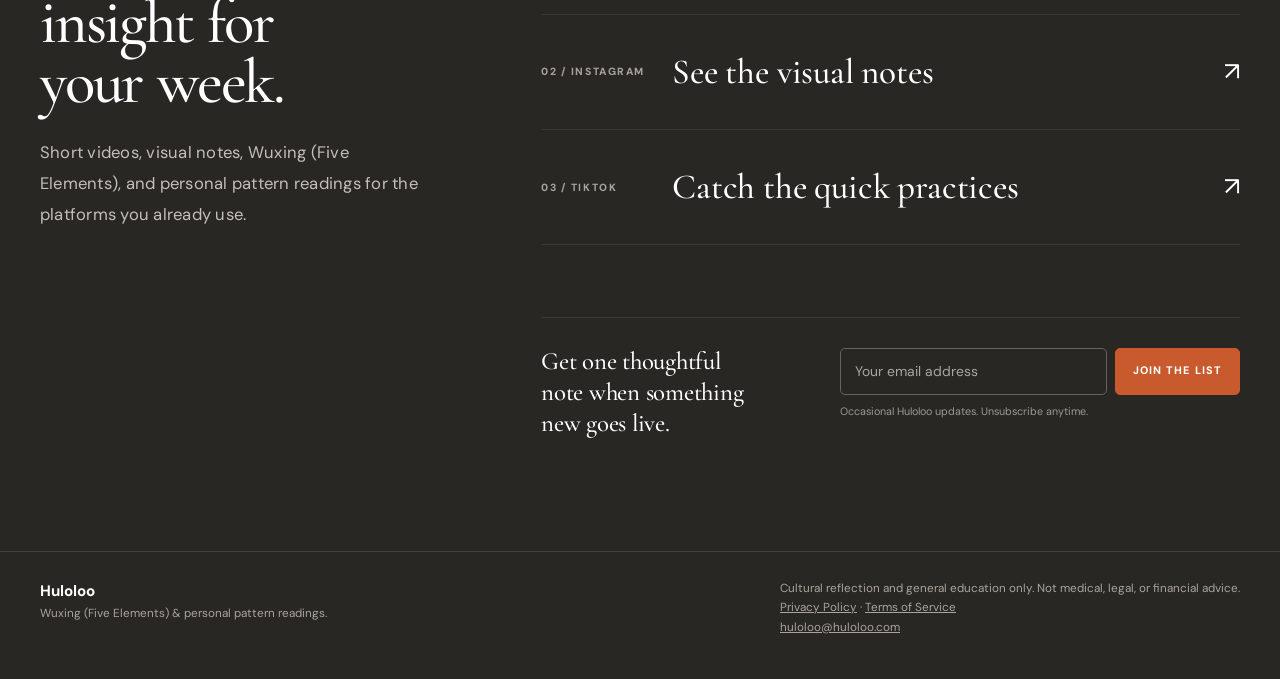
==== commit 7ea1479e: "Add legal documentation and update footer links" ====
--- a/index.html
+++ b/index.html
@@ -204,7 +204,7 @@
     <section id="social" class="social"><div class="wrap"><div class="section-intro reveal"><div class="eyebrow">Follow Huloloo</div><h2>One useful insight for your week.</h2><p>Short videos, visual notes, Wuxing (Five Elements), and personal pattern readings for the platforms you already use.</p></div><div class="channels"><a class="channel reveal" href="https://www.youtube.com/@HulolooTCM" target="_blank" rel="noreferrer"><small>01 / YouTube</small><strong>Watch the channel</strong><span>↗</span></a><a class="channel reveal" href="https://www.instagram.com/hulolootcm/" target="_blank" rel="noreferrer"><small>02 / Instagram</small><strong>See the visual notes</strong><span>↗</span></a><a class="channel reveal" href="https://www.tiktok.com/@hulolootcm" target="_blank" rel="noreferrer"><small>03 / TikTok</small><strong>Catch the quick practices</strong><span>↗</span></a></div><div class="email reveal"><h3>Get one thoughtful note when something new goes live.</h3><div><form id="social-form"><input id="email" name="email" type="email" placeholder="Your email address" autocomplete="email" required><button class="submit" type="submit">Join the list</button></form><p class="consent">Occasional Huloloo updates. Unsubscribe anytime.<span id="form-status" class="status" role="status" aria-live="polite"></span></p></div></div></div></section>
   </main>
 
-  <footer><div class="wrap footer-row"><div><strong>Huloloo</strong><br>Wuxing (Five Elements) &amp; personal pattern readings.</div><div>Cultural reflection and general education only. Not medical, legal, or financial advice.<br><a href="mailto:huloloo@huloloo.com">huloloo@huloloo.com</a></div></div></footer>
+  <footer><div class="wrap footer-row"><div><strong>Huloloo</strong><br>Wuxing (Five Elements) &amp; personal pattern readings.</div><div>Cultural reflection and general education only. Not medical, legal, or financial advice.<br><a href="/privacy/">Privacy Policy</a> · <a href="/terms/">Terms of Service</a><br><a href="mailto:huloloo@huloloo.com">huloloo@huloloo.com</a></div></div></footer>
   <script>
 
     const progress=document.querySelector('.progress');const heroPhoto=document.querySelector('.hero-visual img');
